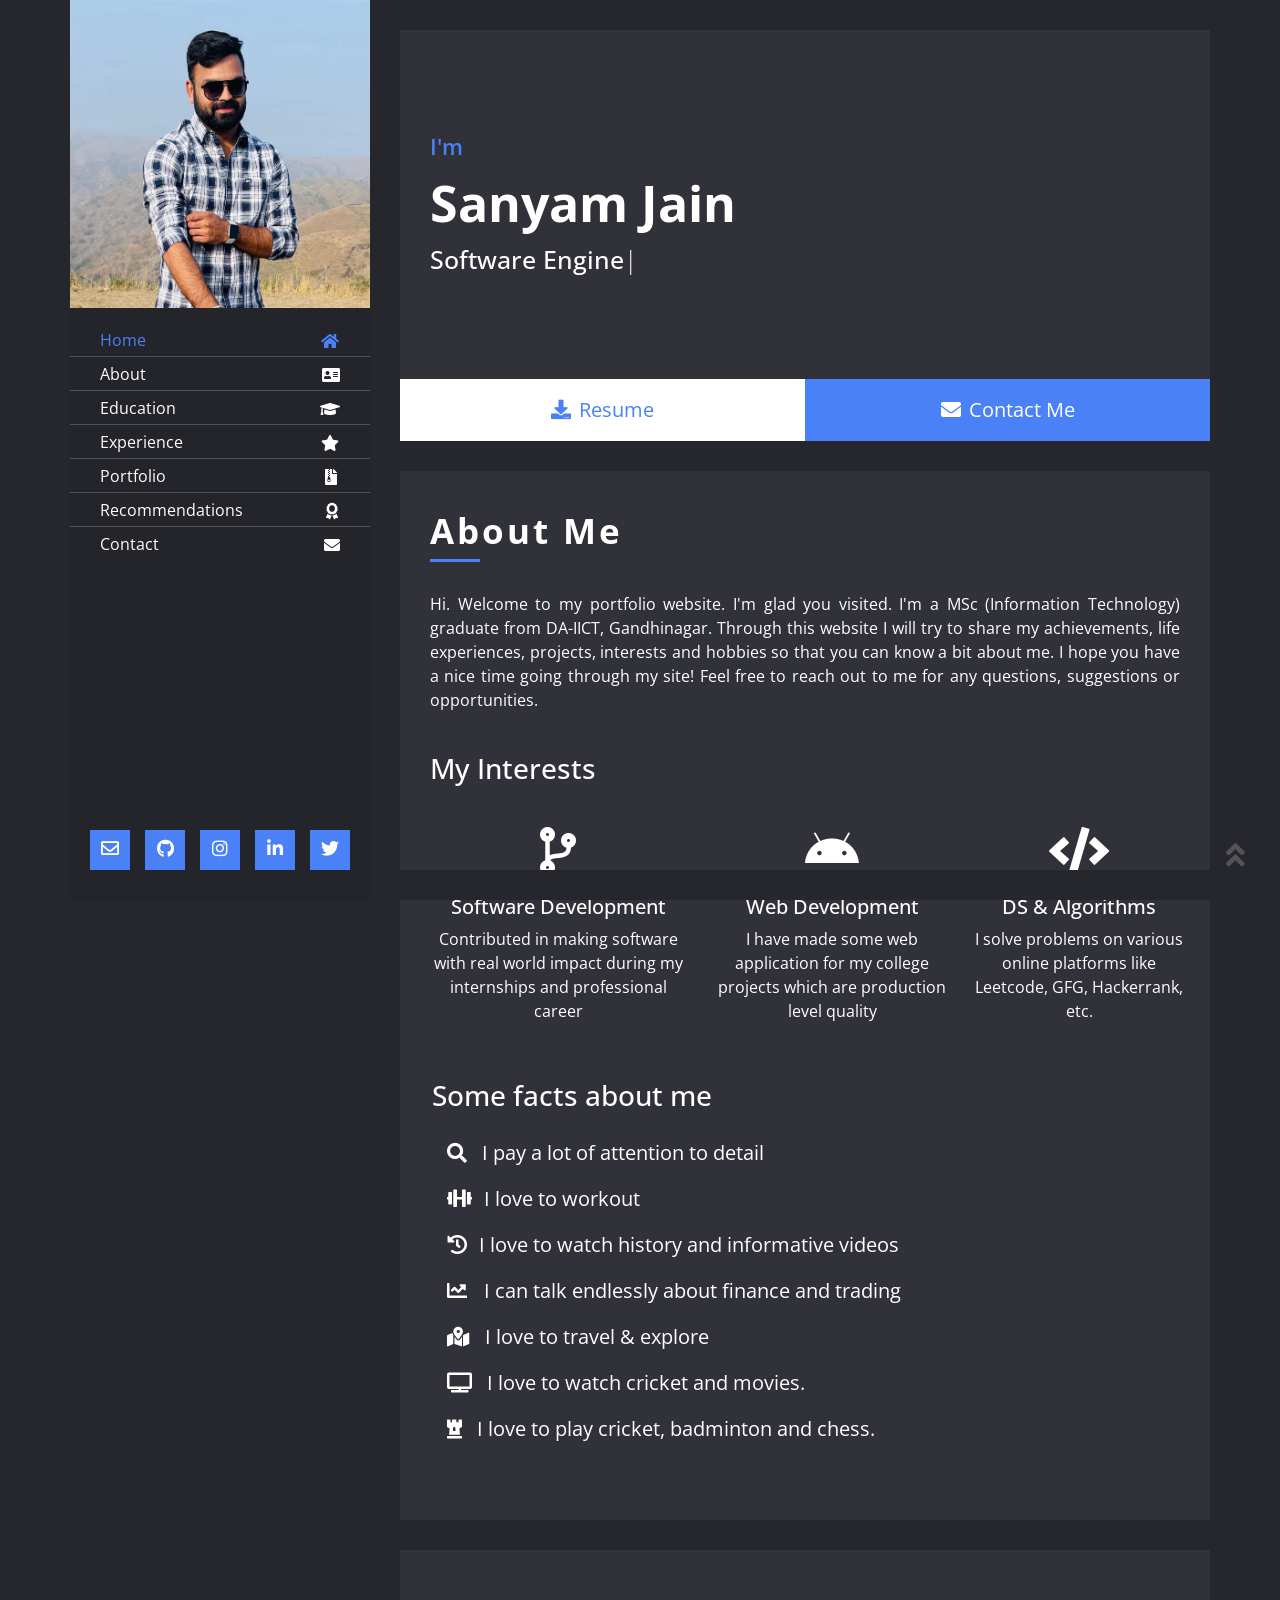
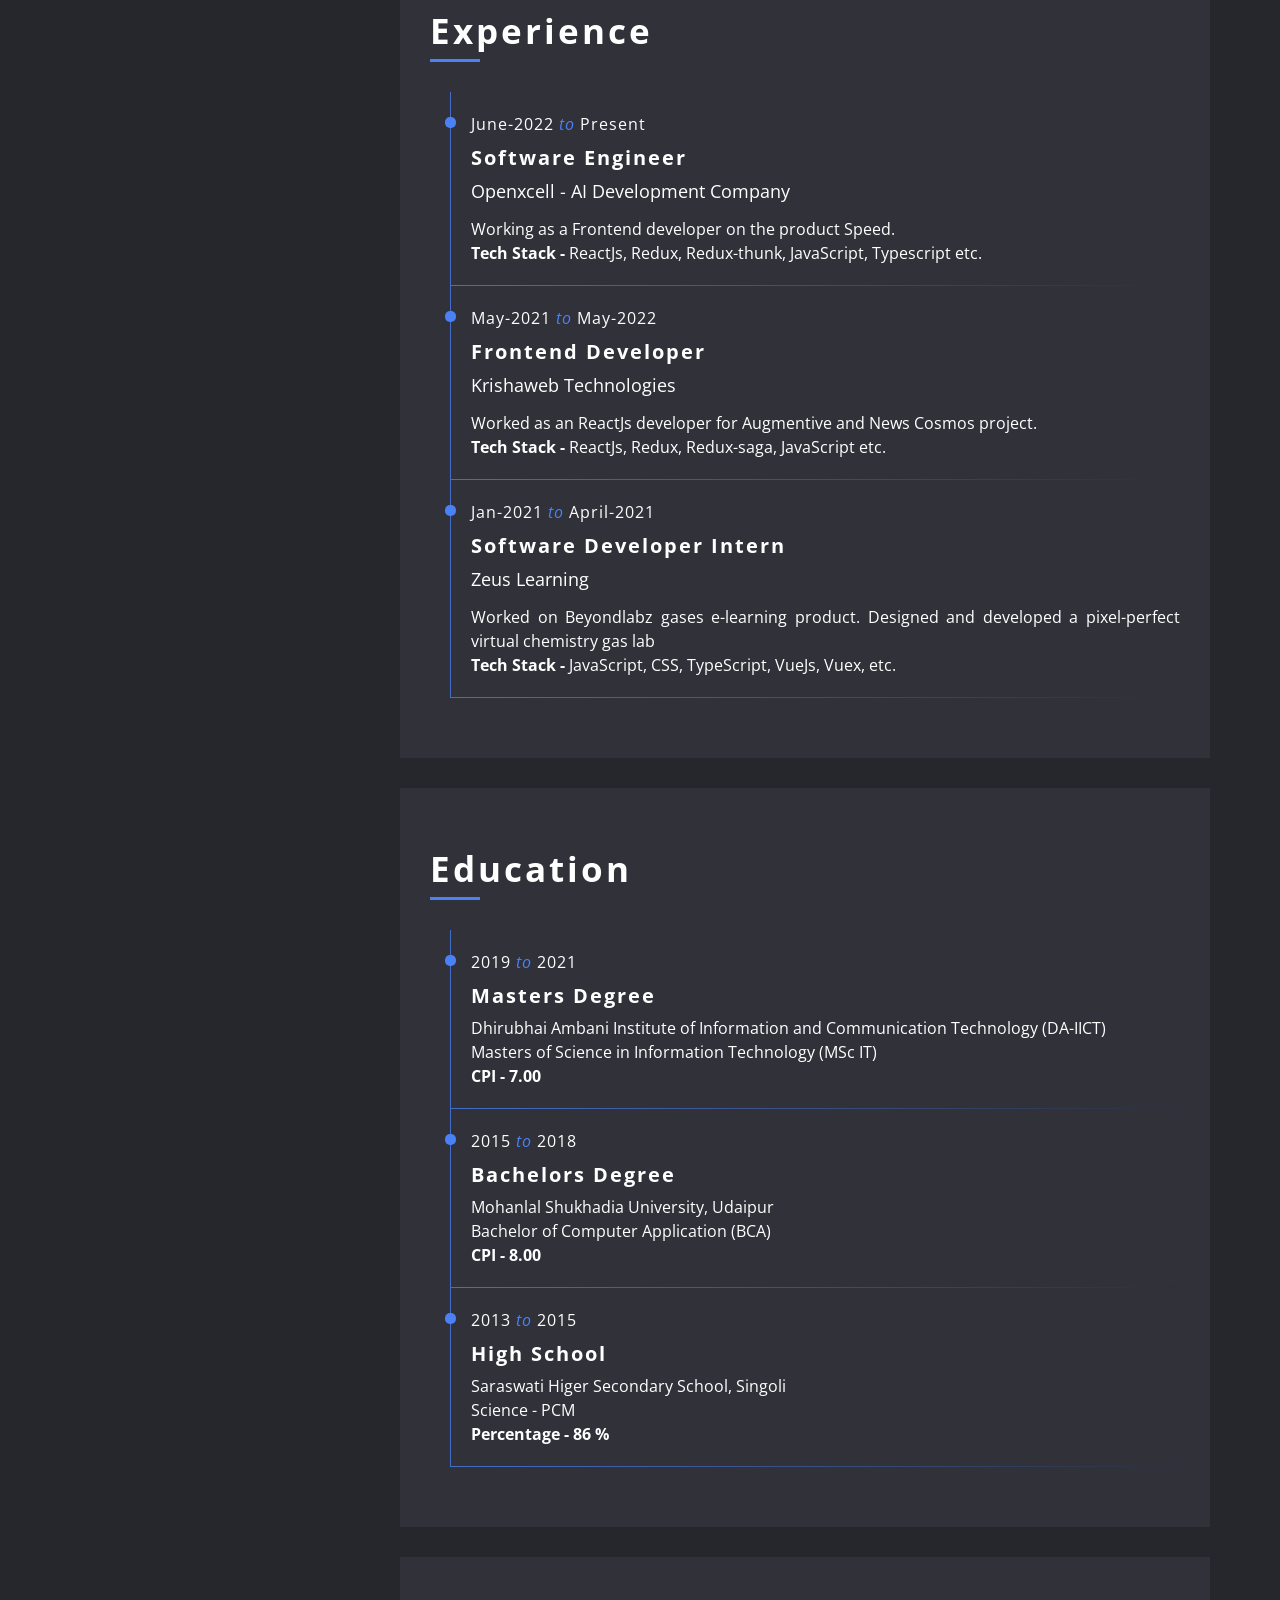
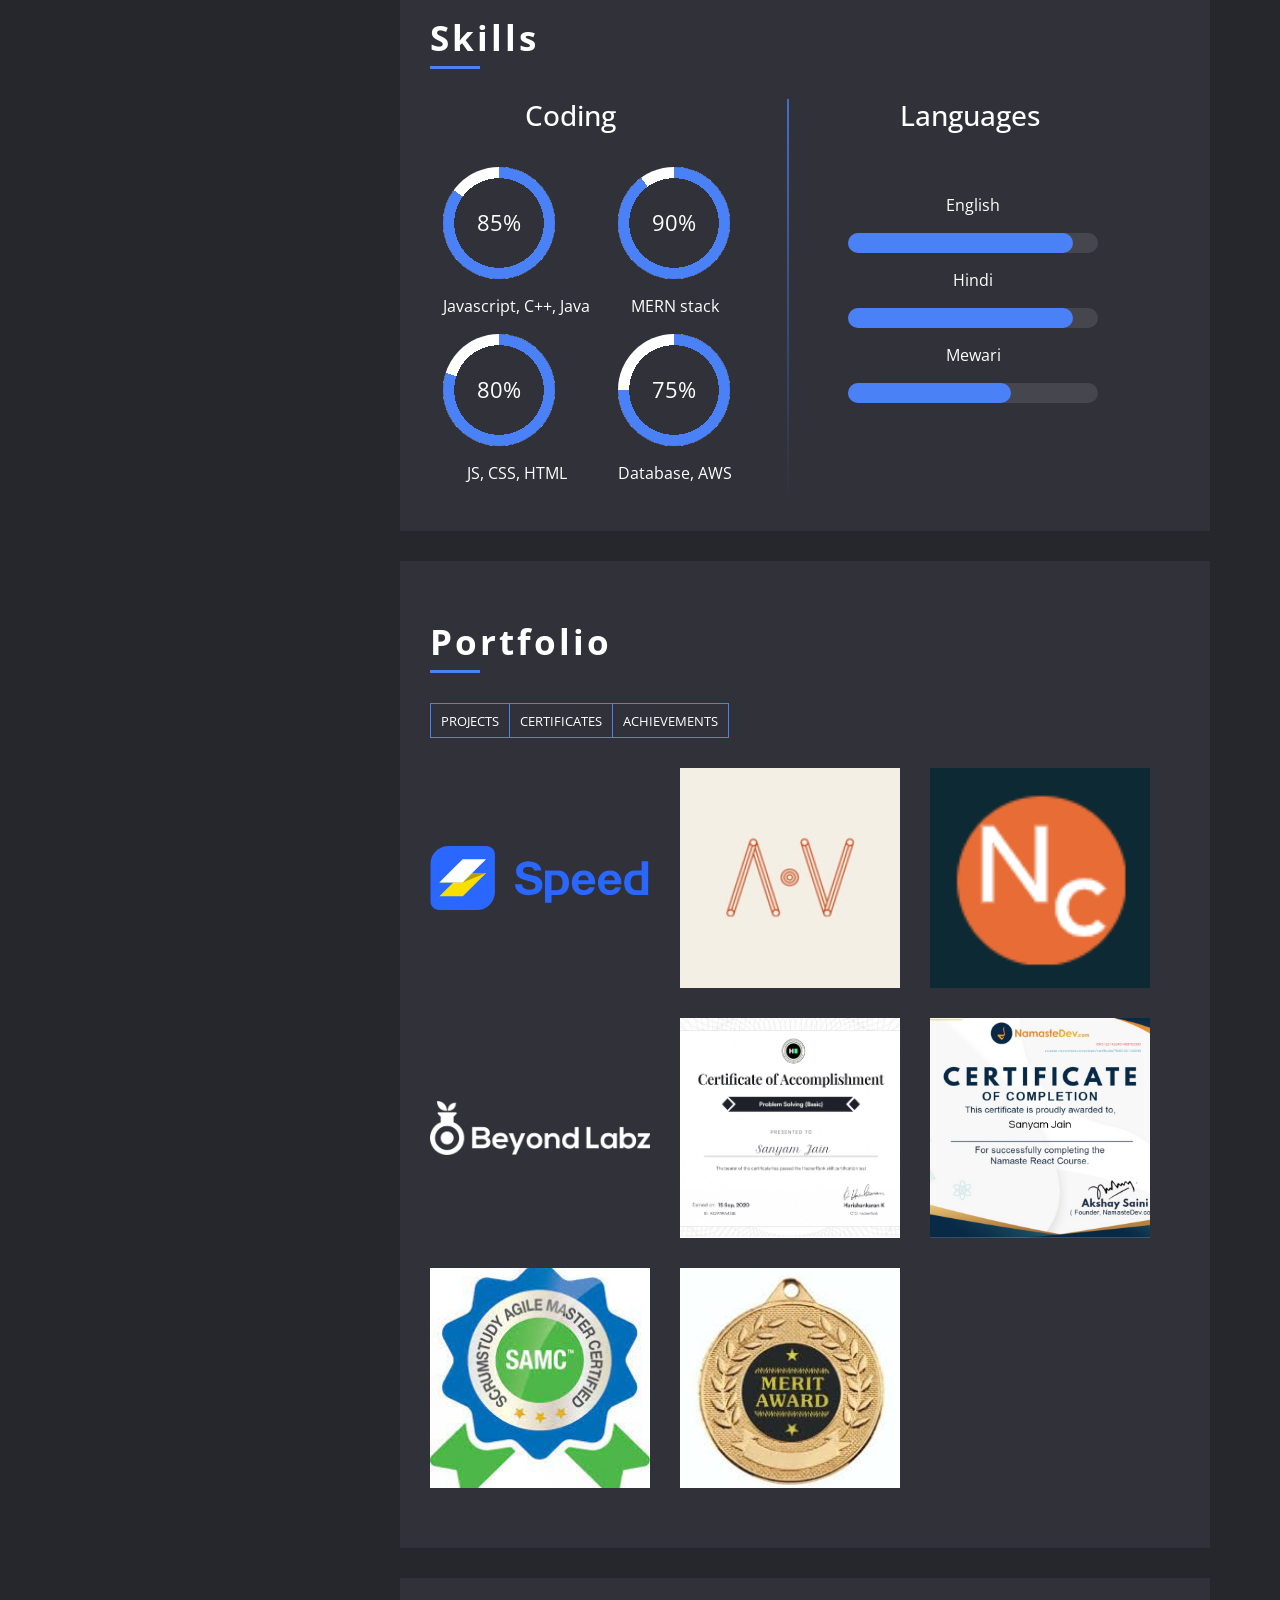
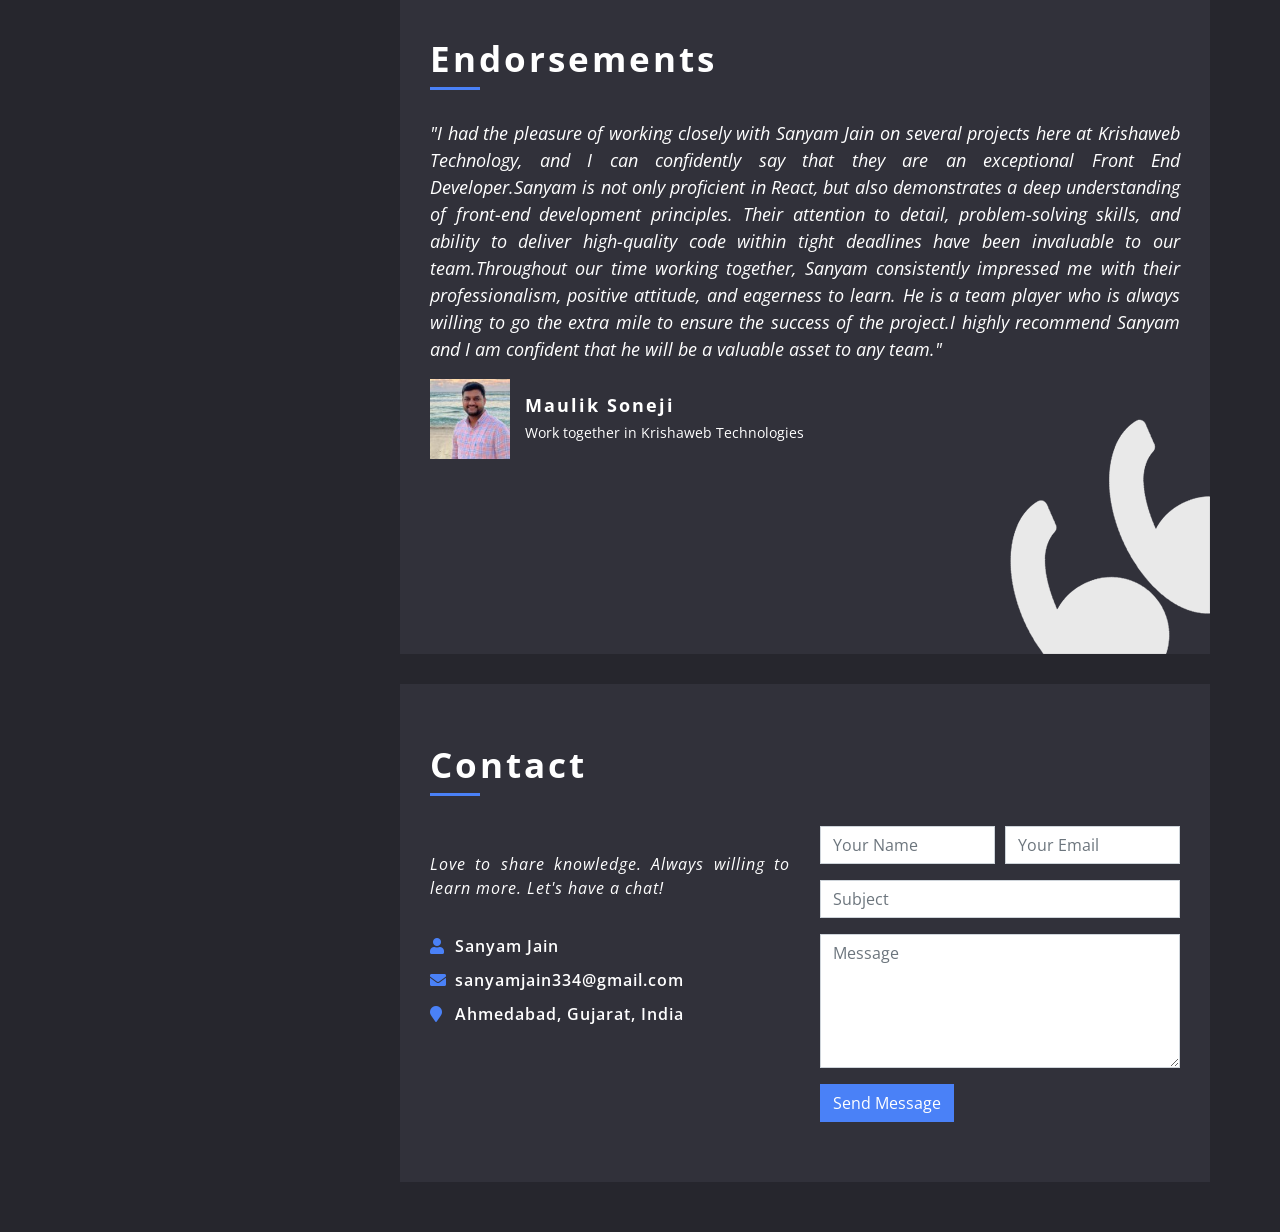
==== index.html @ 2420917d "my personal protfolio website" ====
<!DOCTYPE html>
<html lang="en">

<head>
    <meta charset="utf-8">
    <title>Sanyam Jain</title>
    <meta content="width=device-width" name="viewport">
    <html xmlns="http://www.w3.org/1999/xhtml" xmlns:fb="http://ogp.me/ns/fb#">
    <!-- Favicon -->
    <link href="img/favicon.png" rel="icon">
    <meta property="og:image" content="img/profile.jpg" />

    <link href="https://fonts.googleapis.com/css2?family=Open+Sans:300;400;600;700;800&display=swap" rel="stylesheet">

    <link href="https://stackpath.bootstrapcdn.com/bootstrap/4.4.1/css/bootstrap.min.css" rel="stylesheet">
    <link href="https://cdnjs.cloudflare.com/ajax/libs/font-awesome/5.12.0/css/all.min.css" rel="stylesheet">
    <link href="lib/slick/slick.css" rel="stylesheet">
    <link href="lib/slick/slick-theme.css" rel="stylesheet">

    <link href="css/style.css" rel="stylesheet">
</head>

<body data-spy="scroll" data-target=".navbar" data-offset="51">
    <div class="wrapper">
        <div class="sidebar">
            <div class="sidebar-header">
                <img src="img/profile.jpg" alt="Image">
            </div>
            <div class="sidebar-content">
                <nav class="navbar navbar-expand-md bg-dark navbar-dark">
                    <button type="button" class="navbar-toggler" data-toggle="collapse" data-target="#navbarCollapse">
                        <span class="navbar-toggler-icon"></span>
                    </button>
                    <div class="collapse navbar-collapse" id="navbarCollapse">
                        <ul class="nav navbar-nav">
                            <li class="nav-item">
                                <a class="nav-link" href="#header">Home<i class="fa fa-home"
                                        style="margin-right: 1px;"></i></a>
                            </li>
                            <li class="nav-item">
                                <a class="nav-link" href="#about">About<i class="fa fa-address-card"></i></a>
                            </li>
                            <li class="nav-item">
                                <a class="nav-link" href="#education">Education<i class="fa fa-graduation-cap"></i></a>
                            </li>
                            <li class="nav-item">
                                <a class="nav-link" href="#experience">Experience<i class="fa fa-star"
                                        style="margin-right: 1px;"></i></a>
                            </li>
                            <li class="nav-item">
                                <a class="nav-link" href="#portfolio">Portfolio<i class="fa fa-file-archive"
                                        style="margin-right: 3px;"></i></a>
                            </li>
                            <li class="nav-item">
                                <a class="nav-link" href="#recommendations">Recommendations<i class="fas fa-award"
                                        style="margin-right: 2px;"></i></a>
                            </li>
                            <li class="nav-item">
                                <a class="nav-link" href="#contact">Contact<i class="fa fa-envelope"></i></a>
                            </li>
                        </ul>
                    </div>
                </nav>
            </div>
            <div class="sidebar-footer">
                <a href="mailto:sanyamjain334@gmail.com"><i class="far fa-envelope"></i></a>
                <a href="https://github.com/Sanyam-Jain16" target="_blank"><i class="fab fa-github"></i></a>
                <a href="https://www.instagram.com/the.sanyam_jain" target="_blank"><i class="fab fa-instagram"></i></a>
                <a href="http://www.linkedin.com/in/dev-sanyam" target="_blank"><i class="fab fa-linkedin-in"></i></a>
                <a href="https://x.com/sanyamsjain" target="_blank"><i class="fab fa-twitter"></i></a>
            </div>
        </div>
        <div class="content">
            <!-- Header Start -->
            <div class="header" id="header">
                <div class="content-inner">
                    <p>I'm</p>
                    <h1>Sanyam Jain</h1>
                    <h2></h2>
                    <div class="typed-text">Software Engineer, Web Developer, MERN Stack Developer</div>
                </div>
            </div>
            <!-- Header End -->

            <!-- Large Button Start -->
            <div class="large-btn">
                <div class="content-inner">
                    <a class="btn" href="https://drive.google.com/file/d/1Pmd5AHP1YqBrMkX0gBopJZyZ5U7llmZp/view"
                        target="_blank"><i class="fa fa-download"></i>Resume</a>
                    <a class="btn" href="#contact"><i class="fa fa-envelope"></i>Contact Me</a>
                </div>
            </div>
            <!-- Large Button End -->

            <!-- About Start -->
            <div class="about" id="about">
                <div class="content-inner">
                    <div class="circular-profile">
                        <img src="img/profile.png" alt="Image" class="circular-img" style="width: 200px;height: 200px;">
                    </div>
                    </br>
                    <div class="content-header">
                        <h2>About Me</h2>
                    </div>
                    <div class="row align-items-center">
                        <div class="col-md-6 about-margin">
                            <p>Hi. Welcome to my portfolio website. I'm glad you visited. I'm a MSc (Information
                                Technology) graduate from DA-IICT, Gandhinagar.
                                Through this website I will try to share my achievements, life experiences, projects,
                                interests and hobbies so that you can know a bit about me.
                                I hope you have a nice time going through my site! Feel free to reach out to me for any
                                questions, suggestions or opportunities.
                            </p>
                            </br>
                            <h3>My Interests</h3>
                            </br>
                        </div>
                        <div class="interests-col">
                            <div class="srv-col interests-sub">
                                <span class="fas fa-3x fa-code-branch"></span>
                                <h5 style="margin-top: 20px;">Software Development</h5>
                                <p>Contributed in making software with real world impact during my internships and
                                    professional career</p>
                            </div>
                            <div class="srv-col interests-sub">
                                <i class="fab fa-3x fa-android"></i>
                                <h5 style="margin-top: 20px;">Web Development</h5>
                                <p>I have made some web application for my college projects which are production level
                                    quality</p>
                            </div>
                            <div class="srv-col interests-sub">
                                <i class="fa fa-3x fa-code"></i>
                                <h5 style="margin-top: 20px;">DS & Algorithms</h5>
                                <p>I solve problems on various online platforms like Leetcode, GFG, Hackerrank,
                                    etc.</p>
                            </div>
                        </div>
                        <div class="miscellaneous">
                            </br>
                            <h3 style="margin-bottom: 25px; text-align: left;">Some facts about me</h3>
                            <div class="miscellaneous-item">
                                <div>
                                    <i class="fas fa-search" style="margin-right:15px;"></i>
                                </div>
                                <div>
                                    <p>I pay a lot of attention to detail</p>
                                </div>
                            </div>
                            <div class="miscellaneous-item">
                                <div>
                                    <i class="fas fa-dumbbell" style="margin-right:12px;"></i>
                                </div>
                                <div>
                                    <p>I love to workout</p>
                                </div>
                            </div>
                            <div class="miscellaneous-item">
                                <div>
                                    <i class="fas fa-history" style="margin-right:12px;"></i>
                                </div>
                                <div>
                                    <p>I love to watch history and informative videos</p>
                                </div>
                            </div>
                            <div class="miscellaneous-item">
                                <div>
                                    <i class="fas fa-chart-line" style="margin-right:17px;"></i>
                                </div>
                                <div>
                                    <p>I can talk endlessly about finance and trading</p>
                                </div>
                            </div>
                            <div class="miscellaneous-item">
                                <div>
                                    <i class="fas fa-map-marked-alt" style="margin-right:15px;"></i>
                                </div>
                                <div>
                                    <p>I love to travel & explore</p>
                                </div>
                            </div>
                            <div class="miscellaneous-item">
                                <div>
                                    <i class="fas fa-tv" style="margin-right:15px;"></i>
                                </div>
                                <div>
                                    <p>I love to watch cricket and movies.</p>
                                </div>
                            </div>
                            <div class="miscellaneous-item">
                                <div>
                                    <i class="fas fa-chess-rook" style="margin-right:15px;"></i>
                                </div>
                                <div>
                                    <p>I love to play cricket, badminton and chess.</p>
                                </div>
                            </div>
                            <!-- <div class="miscellaneous-item">
                                <div>
                                    <i class="fas fa-hamburger" style="margin-right:17px;"></i>
                                </div>
                                <div>
                                    <p>I do food blogging sometimes <a href="https://www.instagram.com/decoding_food/"
                                            target="_blank">@decoding_food</a></p>
                                </div>
                            </div> -->
                        </div>
                    </div>
                </div>
            </div>
            <!-- About End -->

            <!-- Experience Start -->
            <div class="education" id="experience">
                <div class="content-inner">
                    <div class="content-header">
                        <h2>Experience</h2>
                    </div>
                    <div class="align-items-center">
                        <div>
                            <div class="edu-col border-btm">
                                <span>June-2022 <i>to </i> Present</span>
                                <h3>Software Engineer</h3>
                                <p class="company-name"><a href="https://www.openxcell.com/" target="_blank"> Openxcell
                                        - AI Development Company</a>
                                </p>
                                <p>Working as a Frontend developer on the product <a href="https://www.tryspeed.com/"
                                        target="_blank">Speed</a>.</p>
                                <p><strong>Tech Stack - </strong>ReactJs, Redux, Redux-thunk, JavaScript, Typescript
                                    etc.
                                </p>
                            </div>
                        </div>
                        <div>
                            <div class="edu-col border-btm">
                                <span>May-2021 <i>to </i> May-2022</span>
                                <h3>Frontend Developer</h3>
                                <p class="company-name"><a href="https://www.krishaweb.com/" target="_blank">Krishaweb
                                        Technologies</a></p>
                                <p>Worked as an ReactJs developer for <a href="https://www.augmentiv.io/"
                                        target="_blank">Augmentive </a> and <a href="https://newscosmos.com/"
                                        target="_blank"> News Cosmos </a> project.</p>
                                <p><strong>Tech Stack - </strong>ReactJs, Redux, Redux-saga, JavaScript etc.</p>
                            </div>
                        </div>
                        <div>
                            <div class="edu-col border-btm">
                                <span>Jan-2021 <i>to </i> April-2021</span>
                                <h3>Software Developer Intern</h3>
                                <p class="company-name"><a href="https://www.zeuslearning.com/" target="_blank">
                                        Zeus Learning</a></p>
                                <p>Worked on <a href="https://www.beyondlabz.com/" target="_blank"> Beyondlabz
                                        gases</a> e-learning product. Designed and developed a pixel-perfect
                                    virtual chemistry gas lab</p>
                                <p><strong>Tech Stack - </strong>JavaScript, CSS, TypeScript, VueJs, Vuex, etc.</p>
                            </div>
                        </div>
                        <!-- <div>
                            <div class="edu-col border-btm">
                                <span>July-2020 <i>to </i> August-2020</span>
                                <h3>Software Developer Intern</h3>
                                <p class="company-name">Monocept</p>
                                <p>Implemented new feature requests and fifixed the issues in SQL Diagnostic Manager
                                    version 8.9.2 software by Idera,
                                    Inc. Coded new UI features and metrics in the system.</p>
                                <p><strong>Tech Stack - </strong>C++, JavaScript, CSS, HTML</p>
                            </div>
                        </div> -->
                    </div>
                </div>
            </div>
            <!-- Experience End -->

            <!-- Education Start -->
            <div class="education" id="education">
                <div class="content-inner">
                    <div class="content-header">
                        <h2>Education</h2>
                    </div>
                    <div class="align-items-center">
                        <div>
                            <div class="edu-col border-btm">
                                <span>2019 <i>to </i> 2021</span>
                                <h3>Masters Degree</h3>
                                <p><a href="https://www.daiict.ac.in/" target="_blank">Dhirubhai Ambani Institute of
                                        Information and Communication Technology (DA-IICT)</a></p>
                                <p>Masters of Science in Information Technology (MSc IT)</p>
                                <p><strong>CPI - 7.00</strong></p>
                            </div>
                        </div>
                        <div>
                            <div class="edu-col border-btm">
                                <span>2015 <i>to </i>2018</span>
                                <h3>Bachelors Degree</h3>
                                <p><a href="https://mlsu.ac.in/" target="_blank">Mohanlal Shukhadia University,
                                        Udaipur</a></p>
                                <p>Bachelor of Computer Application (BCA)</p>
                                <p><strong>CPI - 8.00</strong></p>
                            </div>
                        </div>
                        <div>
                            <div class="edu-col border-btm">
                                <span>2013 <i>to </i>2015</span>
                                <h3>High School</h3>
                                <p>Saraswati Higer Secondary School, Singoli</p>
                                <p>Science - PCM</p>
                                <p><strong>Percentage - 86 %</strong></p>
                            </div>
                        </div>
                    </div>
                </div>
            </div>
            <!-- Education End -->

            <!-- Service Start -->
            <div class="service" id="service">
                <div class="content-header">
                    <h2>Skills</h2>
                </div>
                <div class="content-inner skill-arrangement">
                    <div style="max-width: 350px; min-width: 310px;">
                        <h3 style="margin-left: 95px; margin-bottom: 20px;">Coding</h3>
                        <div class="row">
                            <div class="skills">
                                <div role="progressbar" aria-valuenow="85" aria-valuemin="0" aria-valuemax="100"
                                    style="--value:85"></div>
                                <div class="skill-name">
                                    <p>Javascript, C++, Java</p>
                                </div>
                                <div role="progressbar" aria-valuenow="80" aria-valuemin="0" aria-valuemax="100"
                                    style="--value:80"></div>
                                <div class="skill-name">
                                    <p>JS, CSS, HTML</p>
                                </div>
                            </div>
                            <div class="skills">
                                <div role="progressbar" aria-valuenow="90" aria-valuemin="0" aria-valuemax="100"
                                    style="--value:90"></div>
                                <div class="skill-name">
                                    <p>MERN stack</p>
                                </div>
                                <div role="progressbar" aria-valuenow="75" aria-valuemin="0" aria-valuemax="100"
                                    style="--value:75"></div>
                                <div class="skill-name">
                                    <p>Database, AWS</p>
                                </div>

                            </div>
                        </div>
                    </div>
                    <div class="vertical-border"></div>
                    <div class="row language-margin" style="max-width: 50%; min-width: 310px; max-height: 340px;">
                        <h3 style="margin-left: 80px; margin-bottom: -5px;">Languages</h3>
                        <div>
                            <div class="skills">
                                <div class="skill-name">
                                    <p>English</p>
                                </div>
                                <div class="progress-lang">
                                    <div class="progress-value" style="--value:90%"></div>
                                </div>
                                <div class="skill-name">
                                    <p>Hindi</p>
                                </div>
                                <div class="progress-lang">
                                    <div class="progress-value" style="--value:90%"></div>
                                </div>
                                <div class="skill-name">
                                    <p>Mewari</p>
                                </div>
                                <div class="progress-lang">
                                    <div class="progress-value" style="--value:65%"></div>
                                </div>
                                <!-- <div class="skill-name">
                                    <p>Sindhi</p>
                                </div>
                                <div class="progress-lang">
                                    <div class="progress-value" style="--value:80%"></div>
                                </div> -->
                            </div>
                        </div>
                    </div>
                </div>
            </div>
            <!-- Service End -->

            <!-- Portfolio Start -->
            <div class="portfolio" id="portfolio">
                <div class="content-inner">
                    <div class="content-header">
                        <h2>Portfolio</h2>
                    </div>
                    <div class="row">
                        <div class="col-lg-12">
                            <ul id="portfolio-flters">
                                <li data-filter=".projects">Projects</li>
                                <li data-filter=".certificates">Certificates</li>
                                <li data-filter=".achievements">Achievements</li>
                            </ul>
                        </div>
                    </div>
                    <div class="row portfolio-container">
                        <!-- Project Start -->
                        <div class="col-lg-4 col-md-6 portfolio-item projects">
                            <div class="portfolio-wrap">
                                <figure>
                                    <img src="img/speed-img.svg" style="object-fit: contain;" class="img-fluid" alt="">
                                    <a href="https://tryspeed.com" target="_blank" class="link-details"
                                        title="More Details"><i class="fab fa-github"></i></a>
                                    <a class="portfolio-title">Bitcoin Payment <span>Web Application</span></a>
                                </figure>
                            </div>
                        </div>

                        <div class="col-lg-4 col-md-6 portfolio-item projects">
                            <div class="portfolio-wrap">
                                <figure>
                                    <img src="img/augmentiv_logo.jpg" class="img-fluid" alt="">
                                    <a href="https://augmentiv.io" target="_blank" class="link-details"
                                        title="More Details"><i class="fab fa-github"></i></a>
                                    <a class="portfolio-title">Augmentive <span>E-learning</span></a>
                                </figure>
                            </div>
                        </div>

                        <div class="col-lg-4 col-md-6 portfolio-item projects">
                            <div class="portfolio-wrap">
                                <figure>
                                    <img src="img/news-cosmos-logo.png" class="img-fluid" alt="">
                                    <a href="https://newscosmos.com" target="_blank" class="link-details"
                                        title="More Details"><i class="fab fa-github"></i></a>
                                    <a class="portfolio-title">News Cosmos <span>Blog Post</span></a>
                                </figure>
                            </div>
                        </div>
                        <div class="col-lg-4 col-md-6 portfolio-item projects">
                            <div class="portfolio-wrap">
                                <figure>
                                    <img src="img/beyondLabz_logo.png" style="object-fit: contain;" class="img-fluid"
                                        alt="">
                                    <a href="https://www.beyondlabz.com/" target="_blank" class="link-details"
                                        title="More Details"><i class="fab fa-github"></i></a>
                                    <a class="portfolio-title">Chemistry Gas Lab<span>E-learning</span></a>
                                </figure>
                            </div>
                        </div>
                        <!-- Project End -->

                        <!-- Certificate Start -->
                        <div class="col-lg-4 col-md-6 portfolio-item certificates">
                            <div class="portfolio-wrap">
                                <figure>
                                    <img src="img/hackerrank_problem_solving_certificate.jpg" class="img-fluid" alt="">
                                    <a href="https://www.hackerrank.com/certificates/a329749a43b5" target="_blank"
                                        class="link-details" title="More Details"><i class="fa fa-link"></i></a>
                                    <a class="portfolio-title">Hackerrank<span>Problem solving</span></a>
                                </figure>
                            </div>
                        </div>

                        <div class="col-lg-4 col-md-6 portfolio-item certificates">
                            <div class="portfolio-wrap">
                                <figure>
                                    <img src="img/namaste-react.jpg" class="img-fluid" alt="">
                                    <a href="#" class="link-details" title="More Details"><i class="fa fa-link"></i></a>
                                    <a class="portfolio-title">Namste React <span>Course</span></a>
                                </figure>
                            </div>
                        </div>

                        <div class="col-lg-4 col-md-6 portfolio-item certificates">
                            <div class="portfolio-wrap">
                                <figure>
                                    <img src="img/samc.jpg" class="img-fluid" alt="">
                                    <a href="#" class="link-details" title="More Details"><i
                                            class="fab fa-github"></i></a>
                                    <a class="portfolio-title">Scrumstudy Agile Master Certified <span>(SAMC)</span></a>
                                </figure>
                            </div>
                        </div>
                        <!-- Certificate End -->

                        <div class="col-lg-4 col-md-6 portfolio-item achievements">
                            <div class="portfolio-wrap">
                                <figure>
                                    <img src="img/merit.jpg" class="img-fluid" alt="">
                                    <a class="portfolio-title" href="#">Chief Minister Meritorious Award <span>Got this
                                            award for getting above 85% in higher secondary school</span></a>
                                </figure>
                            </div>
                        </div>
                    </div>
                </div>
            </div>
            <!-- Portfolio End -->

            <!-- Review Start -->
            <div class="review" id="recommendations">
                <div class="content-inner">
                    <div class="content-header">
                        <h2>Endorsements</h2>
                    </div>
                    <div class="row align-items-center review-slider">
                        <div class="col-md-12">
                            <div class="review-slider-item">
                                <div class="review-text">
                                    <p>
                                        "I had the pleasure of working closely with Sanyam Jain on several projects here
                                        at Krishaweb Technology, and I can
                                        confidently say that they are an exceptional Front End Developer.Sanyam is not
                                        only proficient in React, but also
                                        demonstrates a deep understanding of front-end development principles. Their
                                        attention to detail, problem-solving
                                        skills, and ability to deliver high-quality code within tight deadlines have
                                        been invaluable to our team.Throughout our
                                        time working together, Sanyam consistently impressed me with their
                                        professionalism, positive attitude, and eagerness to
                                        learn. He is a team player who is always willing to go the extra mile to ensure
                                        the success of the project.I highly
                                        recommend Sanyam and I am confident that he will be a valuable asset to any
                                        team."
                                    </p>
                                </div>
                                <div class="review-img">
                                    <img src="img/review-1.jpg" alt="Image">
                                    <div class="review-name">
                                        <h3>Maulik Soneji</h3>
                                        <p>Work together in Krishaweb Technologies</p>
                                    </div>
                                </div>
                            </div>
                        </div>
                        <div class="col-md-12">
                            <div class="review-slider-item">
                                <div class="review-text">
                                    <p>
                                        "During our time working together at Openxcell Technolabs, I had the pleasure of
                                        collaborating closely with Sanyam on a
                                        blockchain fintech product.

                                        As a fellow team member, I can confidently attest to their exceptional skills as
                                        a React Sanyam possesses a strong
                                        command of React and demonstrates a deep understanding of front-end development
                                        principles.

                                        Their attention to detail, coupled with their problem-solving skills, has been
                                        instrumental in delivering high-quality
                                        code within tight deadlines.

                                        What sets Sanyam apart is not only their technical expertise but also their
                                        professionalism, positive attitude, and
                                        eagerness to learn. They consistently impressed me with their ability to tackle
                                        complex problems and their willingness
                                        to go above and beyond to ensure the success of our projects.

                                        Sanyam is a valuable team player who not only delivers results but also fosters
                                        a collaborative and supportive work
                                        environment. Their dedication and commitment to excellence make them an asset to
                                        any development team.

                                        I highly recommend Sanyam for their exceptional skills and work ethic. I am
                                        confident that they will continue to excel
                                        and make significant contributions to any team they join."
                                    </p>
                                </div>
                                <div class="review-img">
                                    <img src="img/review-2.jpg" alt="Image">
                                    <div class="review-name">
                                        <h3>Mitanshu Patel</h3>
                                        <p>Work together in Openxcell</p>
                                    </div>
                                </div>
                            </div>
                        </div>
                        <div class="col-md-12">
                            <div class="review-slider-item">
                                <div class="review-text">
                                    <p>
                                        "Sanyam has very good knowledge for front end development especially in React
                                        Js. He is a nice person to work with as he
                                        is always supportive and ready to solve problems faced by the team.
                                        "
                                    </p>
                                </div>
                                <div class="review-img">
                                    <img src="img/review-3.jpg" alt="Image">
                                    <div class="review-name">
                                        <h3>Darshan Pandya</h3>
                                        <p>Work together in Openxcell</p>
                                    </div>
                                </div>
                            </div>
                        </div>
                    </div>
                </div>
            </div>
            <!-- Review End -->

            <!-- Contact Start -->
            <div class="contact" id="contact">
                <div class="content-inner">
                    <div class="content-header">
                        <h2>Contact</h2>
                    </div>
                    <div class="row align-items-center">
                        <div class="col-md-6">
                            <div class="contact-info">
                                <p style="font-style:oblique; font-weight:400">Love to share knowledge. Always willing
                                    to learn more. Let's have a chat!</p><br>
                                <p><i class="fa fa-user"></i>Sanyam Jain</p>
                                <p><i class="fa fa-envelope"></i><a
                                        href="mailto:sanyamjain334@gmail.com">sanyamjain334@gmail.com</a></p>
                                <p><i class="fa fa-map-marker"></i>Ahmedabad, Gujarat, India</p>
                            </div>
                        </div>
                        <div class="social-mobile">
                            <a href="mailto:sanyamjain334@gmail.com"><i class="far fa-envelope"></i></a>
                            <a href="https://github.com/Sanyam-Jain16" target="_blank"><i class="fab fa-github"></i></a>
                            <a href="https://www.instagram.com/the.sanyam_jain" target="_blank"><i
                                    class="fab fa-instagram"></i></a>
                            <a href="http://www.linkedin.com/in/dev-sanyam" target="_blank"><i
                                    class="fab fa-linkedin-in"></i></a>
                        </div>
                        <div class="col-md-6">
                            <div class="form">
                                <form action="https://formspree.io/f/xjkynzpr" method="POST">
                                    <div class="form-row">
                                        <div class="form-group col-md-6">
                                            <input type="text" name="name" class="form-control"
                                                placeholder="Your Name" />
                                        </div>
                                        <div class="form-group col-md-6">
                                            <input type="email" name="email" class="form-control"
                                                placeholder="Your Email" />
                                        </div>
                                    </div>
                                    <div class="form-group">
                                        <input type="text" name="subject" class="form-control" placeholder="Subject" />
                                    </div>
                                    <div class="form-group">
                                        <textarea class="form-control" name="message" rows="5"
                                            placeholder="Message"></textarea>
                                    </div>
                                    <div><button class="btn" type="submit">Send Message</button></div>
                                </form>
                            </div>
                        </div>
                    </div>
                </div>
            </div>
            <!-- Contact End -->
            <div style="display:flex; flex-direction: row-reverse;margin-top: 20px;">
                <!-- <a href="https://www.freecounterstat.com" title="counter for website"><img
                        src="https://counter2.optistats.ovh/private/freecounterstat.php?c=md6aeluc1c7yl6qrkkecfxy6ubjyz3lr"
                        border="0" title="counter for website" alt="counter for website"></a>
                <p style="font-size: 25px;color:#fff; margin-right: 10px; margin-top: -6px; font-weight: 500;">
                    Total visits - </p> -->
            </div>
        </div>
    </div>

    <!-- Back to Top -->
    <a href="#" class="back-to-top"><i class="fa fa-angle-double-up"></i></a>

    <!-- JavaScript Libraries -->
    <script src="https://code.jquery.com/jquery-3.4.1.min.js"></script>
    <script src="https://stackpath.bootstrapcdn.com/bootstrap/4.4.1/js/bootstrap.bundle.min.js"></script>
    <script src="lib/easing/easing.min.js"></script>
    <script src="lib/slick/slick.min.js"></script>
    <script src="lib/typed/typed.min.js"></script>
    <script src="lib/waypoints/waypoints.min.js"></script>
    <script src="lib/isotope/isotope.pkgd.min.js"></script>
    <script src="js/main.js"></script>
</body>

</html>
---- css/style.css ----
/**********************************/
/********** General CSS ***********/
/**********************************/
body {
    color: #ffffff;
    text-align: justify;
    background: #26262d;
    min-width: 437px;
    font-family: 'Open Sans', -apple-system, BlinkMacSystemFont, 'Segoe UI', Roboto, Oxygen, Ubuntu, Cantarell, 'Open Sans', 'Helvetica Neue', sans-serif;
}

@media (max-width: 400px) {
    body{
        text-align: left;
    }
}

a {
    color: #ffffff;
    transition: all .3s;
}

a:hover,
a:active,
a:focus {
    color: #4a81f7;
    outline: none;
    text-decoration: none;
}

.btn:focus {
    box-shadow: none;
}


/**********************************/
/****** Layout with Sidebar *******/
/**********************************/
.wrapper {
    position: relative;
    margin: 0 auto;
    width: 100%;
    max-width: 1140px;
}

.wrapper .sidebar {
    position: fixed;
    top:0;
    z-index: 1;
    width: 100%;
    float: left;
    background: #24242b;
}

.wrapper .content {
    position: relative;
    width: 100%;
    padding: 15px;
    float: left;    
    background: #26262d;
}

.wrapper .sidebar-header,
.wrapper .sidebar-footer {
    display: none;
}

.navbar {
    padding: 15px;
    background: #24242b !important;
}

.navbar-expand-md .navbar-nav .nav-item {
    width: 100%;
    border-top: 1px solid rgba(255, 255, 255, .2);
}

.navbar-expand-md .navbar-nav .nav-item:first-child{
    border-top: none;
}

.navbar-expand-md .navbar-nav .nav-link {
    color: #ffffff;
    padding: 5px 15px 7px 15px;
    transition: all .3s;
}

.navbar-expand-md .navbar-nav .nav-link i {
    color: #ffffff;
    float: right;
    padding-top: 5px;
    transition: all .3s;
}

.navbar-expand-md .navbar-nav .nav-link:hover,
.navbar-expand-md .navbar-nav .nav-link.active {
    color: #4a81f7;
}

.navbar-expand-md .navbar-nav .nav-link:hover i,
.navbar-expand-md .navbar-nav .nav-link.active i{
    color: #4a81f7;
}


.wrapper .content {
    -webkit-transition: margin 200ms ease-out;
    -moz-transition: margin 200ms ease-out;
    -o-transition: margin 200ms ease-out;
    transition: margin 200ms ease-out;
}

@media (max-width: 768px) {
    .header {
        margin-top: 60px;
    }
}

.social-mobile
{   
    display: none;
    width: 100%;
    margin: auto;
    padding: 15px;
    font-size: 30px;
    text-align: center;
    background: #31313a;
}
@media (max-width:768px)
{
    .social-mobile
    {
        display: block;
    }
    .social-mobile a {
        display: inline-block;
        width: 40px;
        height: 40px;
        padding: 5px 0;
        margin: 0 15px 15px 0;
        text-align: center;
        font-size: 18px;
        color: #ffffff;
        background: #4a81f7;
    }
    
    .social-mobile a:last-child {
        margin-right: 0;
    }

    .contact .contact-info {
        margin-bottom: 20px;
    }
    
    .social-mobile a:active {
        color: #4a81f7;
        background: #31313a;
    }
}

@media (min-width: 768px) {
    .wrapper .content {
        padding: 30px 0px 30px 30px;
    }
    .contact .contact-info {
        margin-bottom: 100px;
    }
    
    .wrapper .content::before,
    .wrapper .content::after {
        position: fixed;
        content: "";
        width: 100%;
        height: 30px;
        background: #26262d;
        z-index: 1;
    }
    
    .wrapper .content::before {
        top: 0;
    }
    
    .wrapper .content::after {
        bottom: 0;
    }
    
    .wrapper .sidebar {
        position: fixed;
        width: 300px;
        height: 100%;
        margin-left: -250px;
        float: left;
        overflow: auto;
        scrollbar-width: thin;
        scrollbar-color: gray;
        z-index: 2;
    }

    .wrapper .sidebar:hover {
        margin-left: 0px;
    }
    
    .wrapper .content {
        position: relative;
        width: calc(100% - 50px);
        margin-left: 50px;
        float: right;
    }
    
    .wrapper .sidebar:hover  .sidebar-header {
        position: relative;
        display: block;
        width: 100%;
    }

    .wrapper .sidebar .sidebar-header img {
        width: 100%;
        height: auto;
    }
    
    .navbar-brand {
        display: none;
    }
    
    .navbar {
        padding: 15px 0;
        flex-direction: column;
    }
    
    .wrapper .sidebar:hover .navbar-expand-md .navbar-nav .nav-link {
        padding: 5px 30px 4px 30px;
    }
    
    .wrapper .sidebar::-webkit-scrollbar {
        width: 7px;
    }

    .wrapper .sidebar::-webkit-scrollbar-track {
        -webkit-box-shadow: inset 0 0 6px rgba(0,0,0,0.1);
    }

    .wrapper .sidebar::-webkit-scrollbar-thumb {
        background-color: darkgrey;
        outline: 1px solid slategrey;
        border-radius: 7px
    }
    
    .navbar-brand {
        display: none;
    }
    
    .sidebar .sidebar-footer {
        width: 300px;
        position: fixed;
        bottom: 0;
        padding: 15px;
        font-size: 0;
        text-align: center;
        background: #24242b;
    }
    
    .sidebar .sidebar-footer a {
        display: inline-block;
        width: 40px;
        height: 40px;
        padding: 5px 0;
        margin: 0 15px 15px 0;
        text-align: center;
        font-size: 18px;
        color: #ffffff;
        background: #4a81f7;
    }
    
    .sidebar .sidebar-footer a:last-child {
        margin-right: 0;
    }
    
    .sidebar .sidebar-footer a:hover {
        color: #4a81f7;
        background: #31313a;
    }
    
    .sidebar:hover .sidebar-footer {
        display: block;
    }
}

@media screen and (max-height: 570px) and (min-width: 992px)
{
    .wrapper .sidebar {
        margin: 0;
        height: 85%;
    }
}

@media (min-width: 992px) {
    .wrapper .sidebar {
        margin: 0;
    }

    .wrapper .content {
        width: calc(100% - 300px);
        margin-left: 300px;
    }

    .sidebar .sidebar-header {
        position: relative;
        display: block;
        width: 100%;
    }
    
    .navbar-expand-md .navbar-nav .nav-link {
        padding: 5px 30px 4px 30px;
    }
    
    .sidebar .sidebar-footer {
        display: block;
        margin: 0;
    }
}

@media (max-width: 1140px) {
    .wrapper .content {
        padding: 30px;
    }
}

@media (max-width: 576px) {
    .wrapper .content {
        padding: 15px;
    }
}


/**********************************/
/******** Back to Top CSS *********/
/**********************************/
.back-to-top {
    position: fixed;
    display: none;
    width: 30px;
    height: 30px;
    text-align: center;
    line-height: 1;
    font-size: 30px;
    right: 30px;
    bottom: 30px;
    transition: background 0.5s;
    z-index: 11;
}

.back-to-top i {
    color: #ffffff;
}

.back-to-top i:hover {
    color: #4a81f7;
}

.back-to-top {
    -webkit-animation: action 1s infinite  alternate;
    animation: action 1s infinite  alternate;
}

@-webkit-keyframes action {
    0% { transform: translateY(0); }
    100% { transform: translateY(-15px); }
}

@keyframes action {
    0% { transform: translateY(0); }
    100% { transform: translateY(-15px); }
}


/**********************************/
/*********** Header CSS ***********/
/**********************************/
.header {
    position: relative;
    background: #31313a;
    min-width: 300px;
}

.header .content-inner {
    padding: 100px 30px;
    background-size: contain;
}

.header p {
    color: #4a81f7;
    font-size: 22px;
    font-weight: 600;
    margin-bottom: 10px;
}

.header h1 {
    color: #ffffff;
    font-size: 50px;
    font-weight: 700;
}

.header h2 {
    display: inline-block;
    margin: 0;
    height: 25px;
    font-size: 25px;
}

.header .typed-text {
    display: none;
}

.header .typed-cursor {
    font-size: 25px;
    font-weight: 300;
    color: #ffffff;
}

.large-btn .content-inner {
    font-size: 0;
    min-width: 300px;
    border-bottom: 30px solid #26262d;
}

.large-btn .btn {
    position: relative;
    width: 50%;
    padding: 15px 0;
    color: #4a81f7;
    font-size: 20px;
    background: #ffffff;
    border-radius: 0;
}

.large-btn .btn:last-child {
    color: #ffffff;
    background: #4a81f7;
}

.large-btn .btn i {
    margin-right: 8px;
}

.large-btn .btn::after {
    position: absolute;
    content: "";
    width: 0;
    height: 100%;
    top: 0;
    left: 0;
    transition: all .3s;
}

.large-btn .btn:hover::after {
    width: 100%;
    background: rgba(61, 105, 250, 0.185);
}

.large-btn .btn:last-child:hover::after {
    width: 100%;
    background: rgba(255, 255, 255, 0.123);
}

/**********************************/
/******* Content Header CSS *******/
/**********************************/
.content-header {
    position: relative;
    width: 100%;
    margin-bottom: 30px;
    padding-bottom: 10px;
}

.content-header h2 {
    color: #ffffff;
    font-size: 35px;
    font-weight: 700;
    letter-spacing: 3px;
    margin: 0;
}

.content-header::after {
    content: '';
    position: absolute;
    display: block;
    width: 50px;
    height: 3px;
    bottom: 0;
    left: 0;
    background: #4a81f7;
}


/**********************************/
/*********** About CSS ************/
/**********************************/
.about {
    position: relative;
    padding: 60px 30px;
    width: 100%;
    min-width: 300px;
    background: #31313a;
    border-bottom: 30px solid #26262d;
}


.about img {
    width: 100%;
    height: auto;
}

.circular-profile
{
    display: none;
}
@media(max-width: 767.98px) {
    .circular-profile
    {
        display: flex;
        justify-content: center;
        margin-top: 20px;
    }
}
.circular-img {
    border-radius: 50%; 
    object-fit:cover;
  }

@media(max-width: 767.98px) {
    .about img {
        margin-bottom: 15px;
    }
}

.about .btn {
    border-radius: 0;
    color: #ffffff;
    background: #4a81f7;
    transition: all .3s;
}

.about .btn:hover {
    color: #4a81f7;
    background: #ffffff;
}

.about {
    padding-top: 15px;
}
.skills {
    padding-top: 15px;
    margin-left: 28px;
}

.skill-align
{
    align-content: center;
}

.skill-name {
    margin-top: 15px;
    text-align: center;
}

.about .skill-name p {
    display: inline-block;
    margin-bottom: 5px;
    font-size: 16px;
    font-weight: 400;
}

.about .skill-name p:last-child {
    float: right;
}

.about .progress {
    height: 5px;
    border: 1px solid #4a81f7;
    border-radius: 0;
    background: #31313a;
}

.about .progress .progress-bar {
    width: 1px;
    background: #4a81f7;
    border-radius: 0;
    transition: 1s;
}

.progress-lang {
    background: rgba(255,255,255,0.1);
    justify-content: flex-start;
    border-radius: 100px;
    align-items: center;
    position: relative;
    padding: 0px;
    display: flex;
    height: 20px;
    width: 250px;
  }
  
  .progress-value {
    --value: 76%;
    animation: load 3s normal forwards;
    box-shadow: 0 10px 40px -20px #fff;
    border-radius: 30px;
    background: #4a81f7;
    height: 20px;
    width: 0;
  }
  @keyframes load {
    0% { width: 0; }
    100% { width: var(--value); }
  }


/**********************************/
/********* Education CSS **********/
/**********************************/
.education {
    position: relative;
    padding: 60px 30px;
    min-width: 300px;
    background: #31313a;
    border-bottom: 30px solid #26262d;
}

.education .edu-col {
    position: relative;
    padding: 20px 0 20px 20px;
    border-left: 1px solid #4a81f7;
    margin-left: 20px;
}

.border-btm
{
    border-bottom: 1px solid;
    border-image: linear-gradient(to right, #4a81f7c0, rgba(10, 39, 80, 0.13));
    border-image-slice: 1;
}

.about-margin{
    flex: 0 0 100% !important; 
    max-width: 100% !important; 
}


.education .col-md-6{
    padding-top: 0;
    border-bottom: none;
    padding-bottom: 0;
}

.education .edu-col span {
    position: relative;
    display: block;
    font-size: 16px;
    letter-spacing: 1px;
    margin-bottom: 10px;
}

.education .edu-col span::before {
    position: absolute;
    content: "";
    width: 11px;
    height: 11px;
    background: #4a81f7;
    top: 5px;
    left: -26px;
    border-radius: 5px;
}

.education .edu-col span i {
    color: #4a81f7;
}

.education .edu-col h3 {
    font-size: 20px;
    font-weight: 700;
    letter-spacing: 2px;
}

.education .edu-col p {
    margin: 0;
}

.experience {
    position: relative;
    padding: 60px 30px;
    background: #31313a;
    border-bottom: 30px solid #26262d;
}

.company-name
{
    font-size: 18px;
    padding-bottom: 12px;
}

.experience .exp-col {
    position: relative;
    width: 100%;
    padding: 20px 0 20px 20px;
    border-left: 1px solid #4a81f7;
    border-bottom: 1px solid #4a81f7;
}

.experience .col-md-6 .exp-col {
    padding-top: 0;
}

.experience .col-md-6 .exp-col {
    border-bottom: none;
    padding-bottom: 0;
}

@media (min-width: 768px) {
    .experience .col-md-6 .exp-col {
        padding-top: 0;
    }

    .experience .col-md-6 .exp-col {
        border-bottom: none;
        padding-bottom: 0;
    }
}

.experience .exp-col span {
    position: relative;
    display: block;
    font-size: 13px;
    letter-spacing: 1px;
    margin-bottom: 10px;
}

.experience .exp-col span::before {
    position: absolute;
    content: "";
    width: 11px;
    height: 11px;
    background: #4a81f7;
    top: 5px;
    left: -26px;
    border-radius: 5px;
}

.experience .exp-col span i {
    color: #4a81f7;
}

.experience .exp-col h3 {
    font-size: 20px;
    font-weight: 700;
    letter-spacing: 2px;
    margin-bottom: 5px;
}

.experience .exp-col h4 {
    font-size: 14px;
    font-weight: 400;
    font-style: italic;
    margin-bottom: 5px;
}

.experience .exp-col h5 {
    font-size: 16px;
    font-weight: 600;
    margin-bottom: 10px;
}

.experience .exp-col p {
    margin: 0;
}


/**********************************/
/*********** Service CSS **********/
/**********************************/
  
  div[role="progressbar"] {
    --size: 7rem;
    --fg: #4a81f7;
    --bg: #fff;
    --pgPercentage: var(--value);
    width: var(--size);
    height: var(--size);
    border-radius: 100%;
    display: grid;
    place-items: center;
    background: 
      radial-gradient(closest-side, #31313a 80%, transparent 0 100%, white 0),
      conic-gradient(var(--fg) calc(var(--pgPercentage) * 1%), var(--bg) 0);
    font-size: calc(var(--size) / 5);
    color: var(--bg);
  }
  
  div[role="progressbar"]::before {
    counter-reset: percentage var(--value);
    content: counter(percentage) '%';
  }


.service {
    position: relative;
    padding: 60px 30px 30px 30px;
    background: #31313a;
    border-bottom: 30px solid #26262d;
}

.service .srv-col {
    position: relative;
    width: 100%;
    margin-bottom: 30px;
}
@media(max-width:568px) {
    .interests-col {
      flex-flow: row wrap;
    }
}
.interests-col
{
    display: flex;
    margin:auto;
    text-align:center;
}
.interests-sub
{
    margin: 10px;
}

.miscellaneous
{
    margin-left: 17px;
    width: 100%;
    font-size: 20px;
}

.miscellaneous-item
{
    margin-left: 15px;
    margin-right: 15px;
    display: flex;
    text-align: left;
}

.skill-arrangement
{
    display: flex;
    justify-content: space-between;
    flex-direction: row;
    flex-shrink: inherit;
    flex-wrap:wrap;
}

@media(max-width:710px) {
    .skill-arrangement{
        width: 80%;
        margin: 0 auto;
    }
    .language-margin{
        margin-top: 30px;
    }
}

@media(min-width:710px) {
    .vertical-border
    {
        border:1px;
        border-style: solid;
        border-image: linear-gradient(to bottom, #4a81f7c0, rgba(0, 0, 0, 0)) 1 100%;
    }
}

.service .srv-col i {
    font-size: 30px;
    color: #4a81f7;
    margin-bottom: 15px;
}

.service .srv-col h3 {
    font-size: 20px;
    font-weight: 700;
    letter-spacing: 2px;
    margin-bottom: 5px;
}

.experience .exp-col h4 {
    font-size: 14px;
    font-weight: 400;
    font-style: italic;
    margin-bottom: 5px;
}

.experience .exp-col h5 {
    font-size: 16px;
    font-weight: 600;
    margin-bottom: 10px;
}

.experience .exp-col p {
    margin: 0;
}


/**********************************/
/********** Portfolio CSS *********/
/**********************************/
.portfolio {
    position: relative;
    min-width: 300px;
    padding: 60px 30px 30px 30px;
    background: #31313a;
    border-bottom: 30px solid #26262d;
}

.portfolio #portfolio-flters {
    min-width: 400px;
    padding: 0;
    margin: -15px 0 30px 0;
    list-style: none;
    font-size: 0;
}

.portfolio #portfolio-flters li {
    cursor: pointer;
    margin: 15px -1px 0 0;
    display: inline-block;
    height: 35px;
    padding: 10px;
    color: #ffffff;
    font-size: 13px;
    line-height: 15px;
    text-transform: uppercase;
    border: 1px solid #4a81f7;
    background: #31313a;
    transition: all 0.3s ease-in-out;
}

.portfolio #portfolio-flters li:hover,
.portfolio #portfolio-flters li.filter-active {
    background: #4a81f7;
    color: #ffffff;
}

.portfolio .portfolio-item {
    width: 30%;
    min-width: 250px;
    position: relative;
    height: 250px;
    overflow: hidden;
}

@media (max-width:590px){
    .portfolio-container {
        margin:auto; 
        width: 85%;
    }
}

.portfolio .portfolio-item figure {
    background: #31313a;
    overflow: hidden;
    height: 220px;
    position: relative;
    border-radius: 0;
    margin: 0; 
}

.portfolio .portfolio-item figure img {
    width: 100%; 
    max-width: 300px;
    height: 100%; 
    object-fit: cover; 
}

.portfolio .portfolio-item figure:hover img {
    opacity: 0.3;
    transition: 0.3s;
}

.portfolio .portfolio-item figure .link-preview,
.portfolio .portfolio-item figure .link-details,
.portfolio .portfolio-item figure .portfolio-title {
    position: absolute;
    display: inline-block;
    opacity: 0;
    line-height: 1;
    text-align: center;
    width: 45px;
    height: 35px;
    background: #4a81f7;
    transition: 0.2s linear;
}

.portfolio .portfolio-item figure .link-preview i,
.portfolio .portfolio-item figure .link-details i {
    color: #ffffff;
    padding-top: 10px;
    font-size: 16px;
}

.portfolio .portfolio-item figure .link-preview:hover,
.portfolio .portfolio-item figure .link-details:hover {
    background: #ffffff;
}

.portfolio .portfolio-item figure .link-preview:hover i,
.portfolio .portfolio-item figure .link-details:hover i {
    color: #4a81f7;
}

.portfolio .portfolio-item figure .link-preview {
    left: 50%;
    top: calc(25% - 18px);
}

.portfolio .portfolio-item figure .link-details {
    top: calc(25% - 18px);
}

.portfolio .portfolio-item figure .portfolio-title {
    margin: 0;
    width: 100%;
    max-width: 300px;
    height: 50%;
    left: 0;
    right: 0;
    top: 100%;
    padding: 30px 10px;
    color: #ffffff;
    font-size: 16px;
    font-weight: 600;
    background: #4a81f7a4;
    border-radius: 0;
}

.portfolio .portfolio-item figure .portfolio-title:hover {
    text-decoration: none;
}

.portfolio .portfolio-item figure .portfolio-title span {
    display: block;
    margin-top: 10px;
    font-family: 'Open Sans', sans-serif;
    font-size: 13px;
    font-weight: 300;
}

.portfolio .portfolio-item figure:hover .link-preview {
    opacity: 1;
    left: calc(50% - 61px);
}

.portfolio .portfolio-item figure:hover .link-details {
    opacity: 1;
    left: 40%; 
}

.portfolio .portfolio-item figure:hover .portfolio-title {
    opacity: 1;
    top: 50%;
}


/**********************************/
/*********** Review CSS ***********/
/**********************************/
.review {
    position: relative;
    background: #31313a;
    min-width: 300px;
    border-bottom: 30px solid #26262d;
}

.review .content-inner {
    position: relative;
    padding: 60px 30px;
    background: url(../img/quote.png) right bottom no-repeat;
}

@media (max-width:768px)
{
    .review .content-inner {
        background-size:80px;
    }
}   

.review .review-text p {
    font-size: 18px;
    font-style: italic;
}

.review .review-img {
    display: flex;
    align-items: center;
}

.review .review-img img {
    width: 80px; 
    height: 80px; 
    object-fit: cover;
    margin-right: 15px;
}

.review .review-name h3 {
    font-size: 18px;
    font-weight: 700;
    letter-spacing: 2px;
    margin-bottom: 5px;
}

.review .review-name p {
    font-size: 14px;
    margin-bottom: 0;
}

.review .review-text .ratting {
    margin-bottom: 5px;
}

.review .review-text .ratting i {
    color: #4a81f7;
    font-size: 14px;
}

.review .slick-slider:hover .slick-prev {
    left: 30px;
}

.review .slick-slider:hover .slick-next {
    right: 30px;
}

.review-slider .slick-prev,
.review-slider .slick-next {
    width: 35px;
    height: 35px;
    z-index: 1;
    opacity: 0;
    transition: .5s;
    background: rgba(255, 111, 97, .7);
}

.review-slider .slick-prev {
    left: 55px;
}

.review-slider .slick-next {
    right: 55px;
}

.review-slider.slick-slider:hover .slick-prev {
    left: 15px;
    opacity: 1;
}

.review-slider.slick-slider:hover .slick-next {
    right: 15px;
    opacity: 1;
}

.review-slider .slick-prev:hover,
.review-slider .slick-prev:focus,
.review-slider .slick-next:hover,
.review-slider .slick-next:focus {
    background: rgba(0, 0, 0, .7);
}

.review-slider .slick-prev:hover::before,
.review-slider .slick-prev:focus::before,
.review-slider .slick-next:hover::before,
.review-slider .slick-next:focus::before {
    color: #4a81f7;
}

.review-slider .slick-prev::before,
.review-slider .slick-next::before {
    font-family: "Font Awesome 5 Free";
    font-weight: 900;
    font-size: 18px;
    color: #31313a;
}

.review-slider .slick-prev::before {
    content: "\f104";
}

.review-slider .slick-next::before {
    content: "\f105";
}

.review-slider .slick-dots {
    bottom: 15px;
}

.review-slider .slick-dots li button:before {
    color: #31313a;
    font-size: 15px;
}

.review-slider .slick-dots li.slick-active button:before {
    color: #4a81f7;
}

.review-slider.slick-slider {
    margin-bottom: 0;
}


/**********************************/
/*********** Contact CSS ***********/
/**********************************/
.contact {
    position: relative;
    min-width: 300px;
    padding: 60px 30px 30px 30px;
    background: #31313a;
}

.contact .contact-info {
    position: relative;
    width: 100%;
}

.contact .contact-info p {
    font-size: 16px;
    font-weight: 600;
    letter-spacing: 1px;
    margin-bottom: 10px;
}

.contact .contact-info p i {
    width: 25px;
    color: #4a81f7;
}

.contact .contact-info p a {
    color: #ffffff;
}

.contact .contact-info p a:hover {
    color: #4a81f7;
    text-decoration: none;
}

.contact .social {
    font-size: 0;
}

.contact .social a {
    width: 35px;
    height: 35px;
    padding: 5px 0;
    color: #ffffff;
    background: #4a81f7;
    border-radius: 0;
    margin-top: 15px;
    margin-right: 15px;
    transition: all .3s;
}

.contact .social a:last-child {
    margin-right: 0;
}

.contact .social a:hover {
    color: #4a81f7;
    background: #ffffff;
}

.contact .form {
    position: relative;
    width: 100%;
    margin-bottom: 30px;
}

.contact .form .form-control {
    border-radius: 0;
}

.contact .form .form-control:focus {
    box-shadow: none;
    border-color: #4a81f7;
}

.contact .form .btn {
    color: #ffffff;
    background: #4a81f7;
    border-radius: 0;
    transition: all .3s;
}

.contact .form .btn:hover {
    color: #4a81f7;
    background: #ffffff;
}


/**********************************/
/*********** Footer CSS ***********/
/**********************************/
.footer {
    position: relative;
    width: 100%;
    padding: 30px 30px 0 30px;
    background: #26262d;
}

.footer .col-md-6{
    text-align: right;
}

@media(max-width: 767.98px) {
    .footer .col-md-6,
    .footer .col-md-6{
        text-align: center;
    }
}

.footer p {
    color: #ffffff;
    margin: 0;
}

.footer a {
    color: #4a81f7;
    font-weight: 600;
}

.footer a:hover {
    color: #ffffff;
}
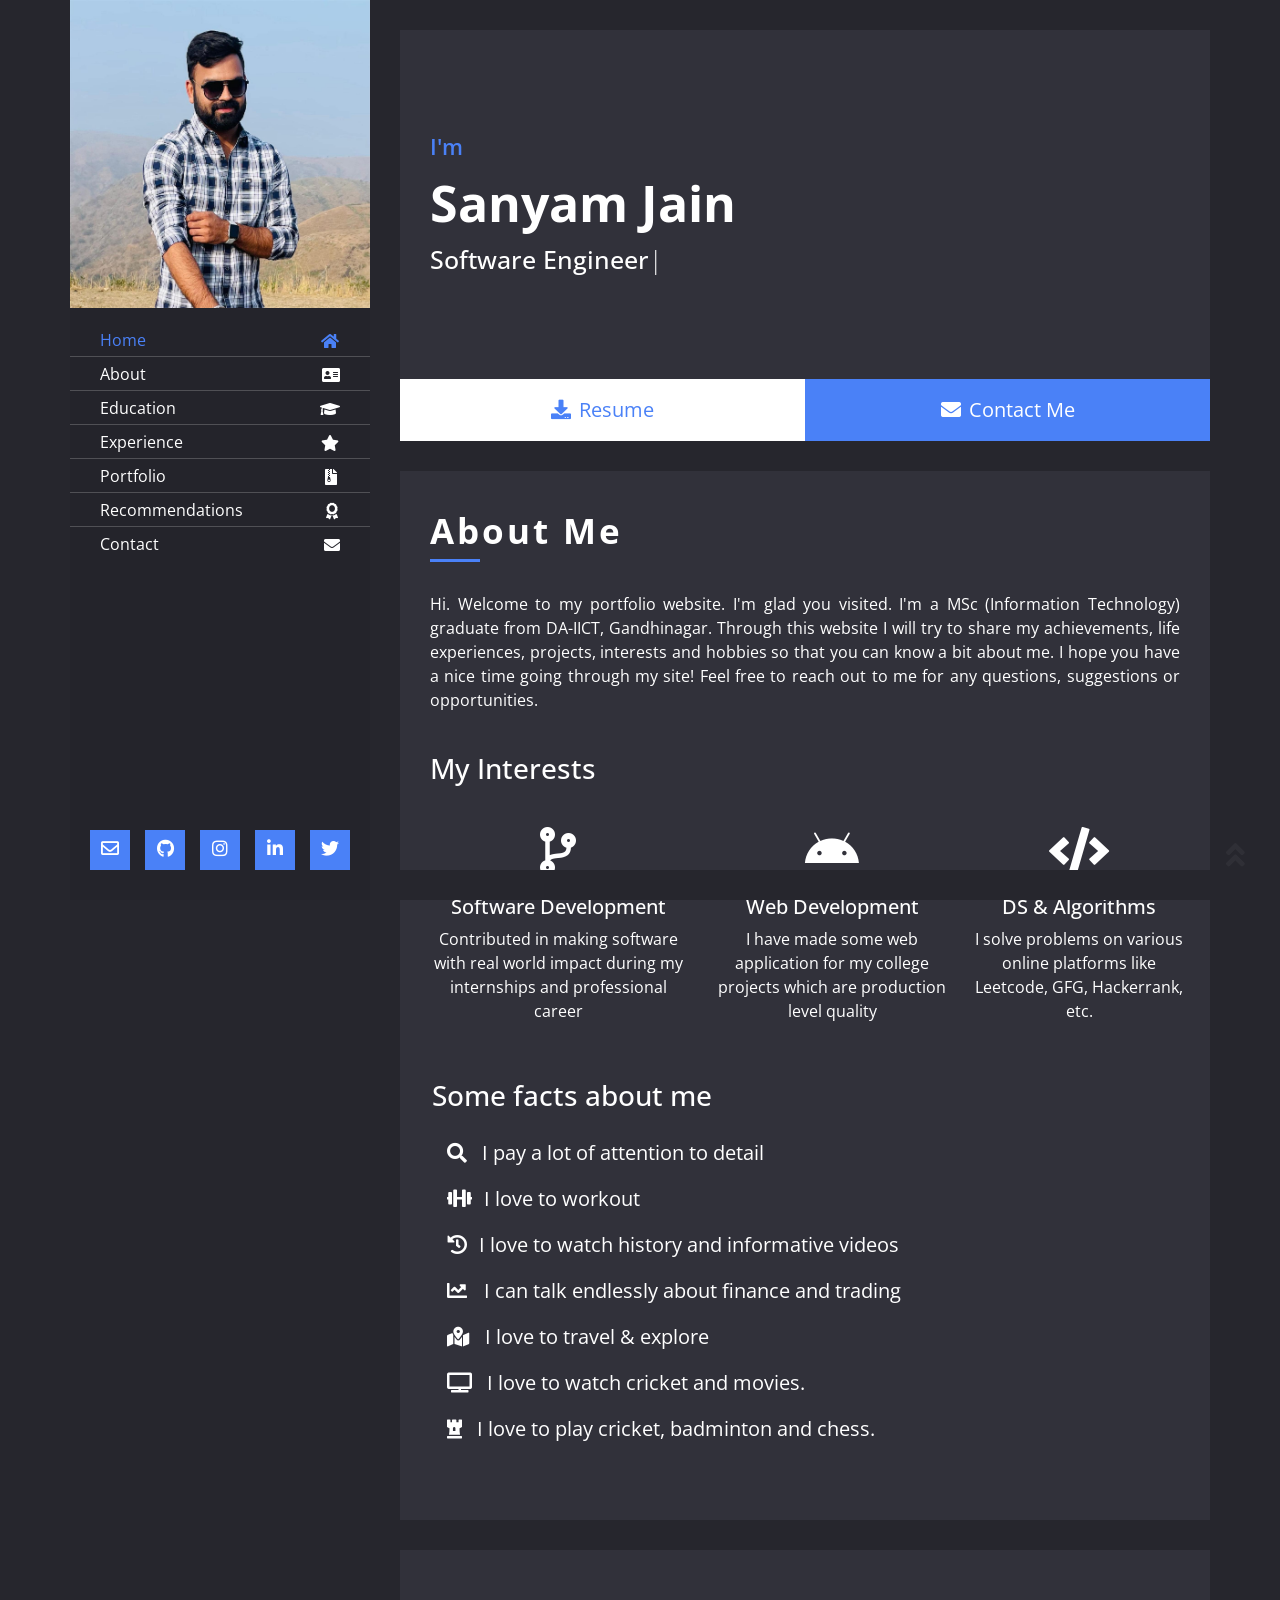
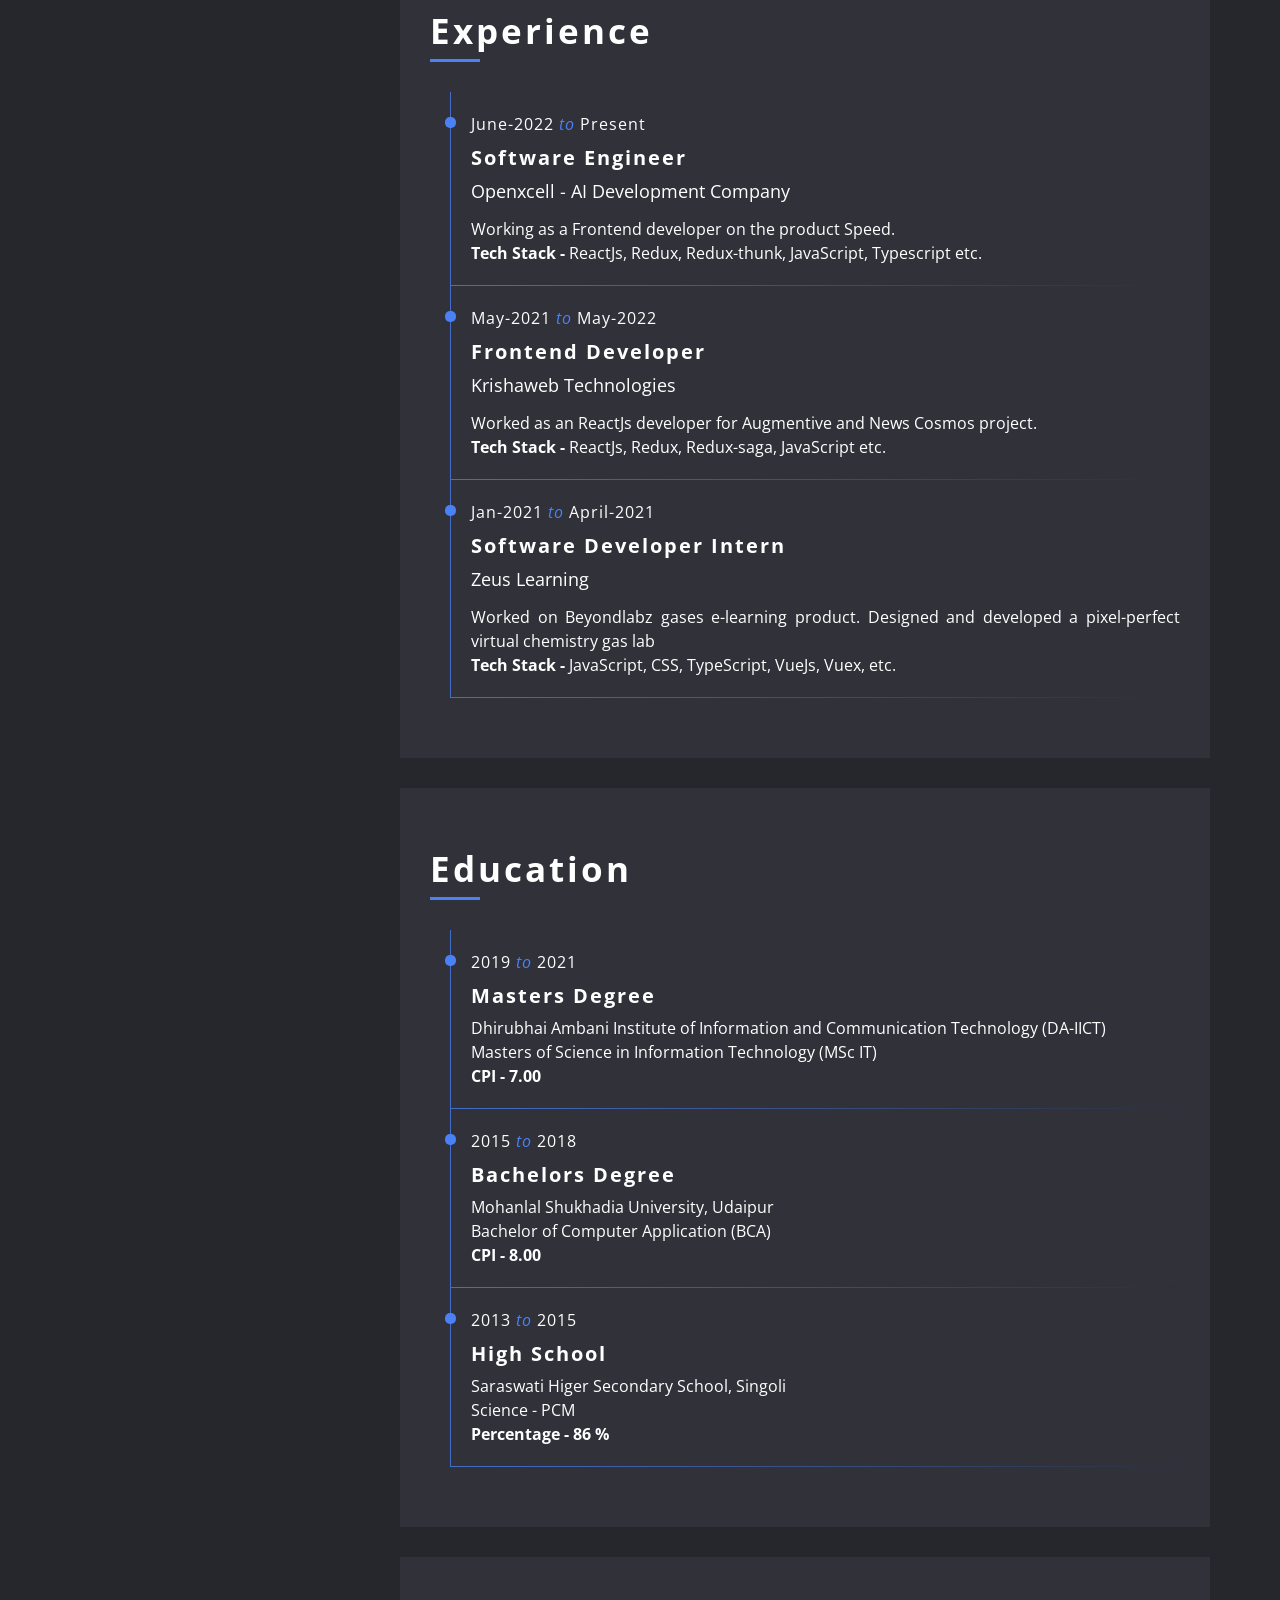
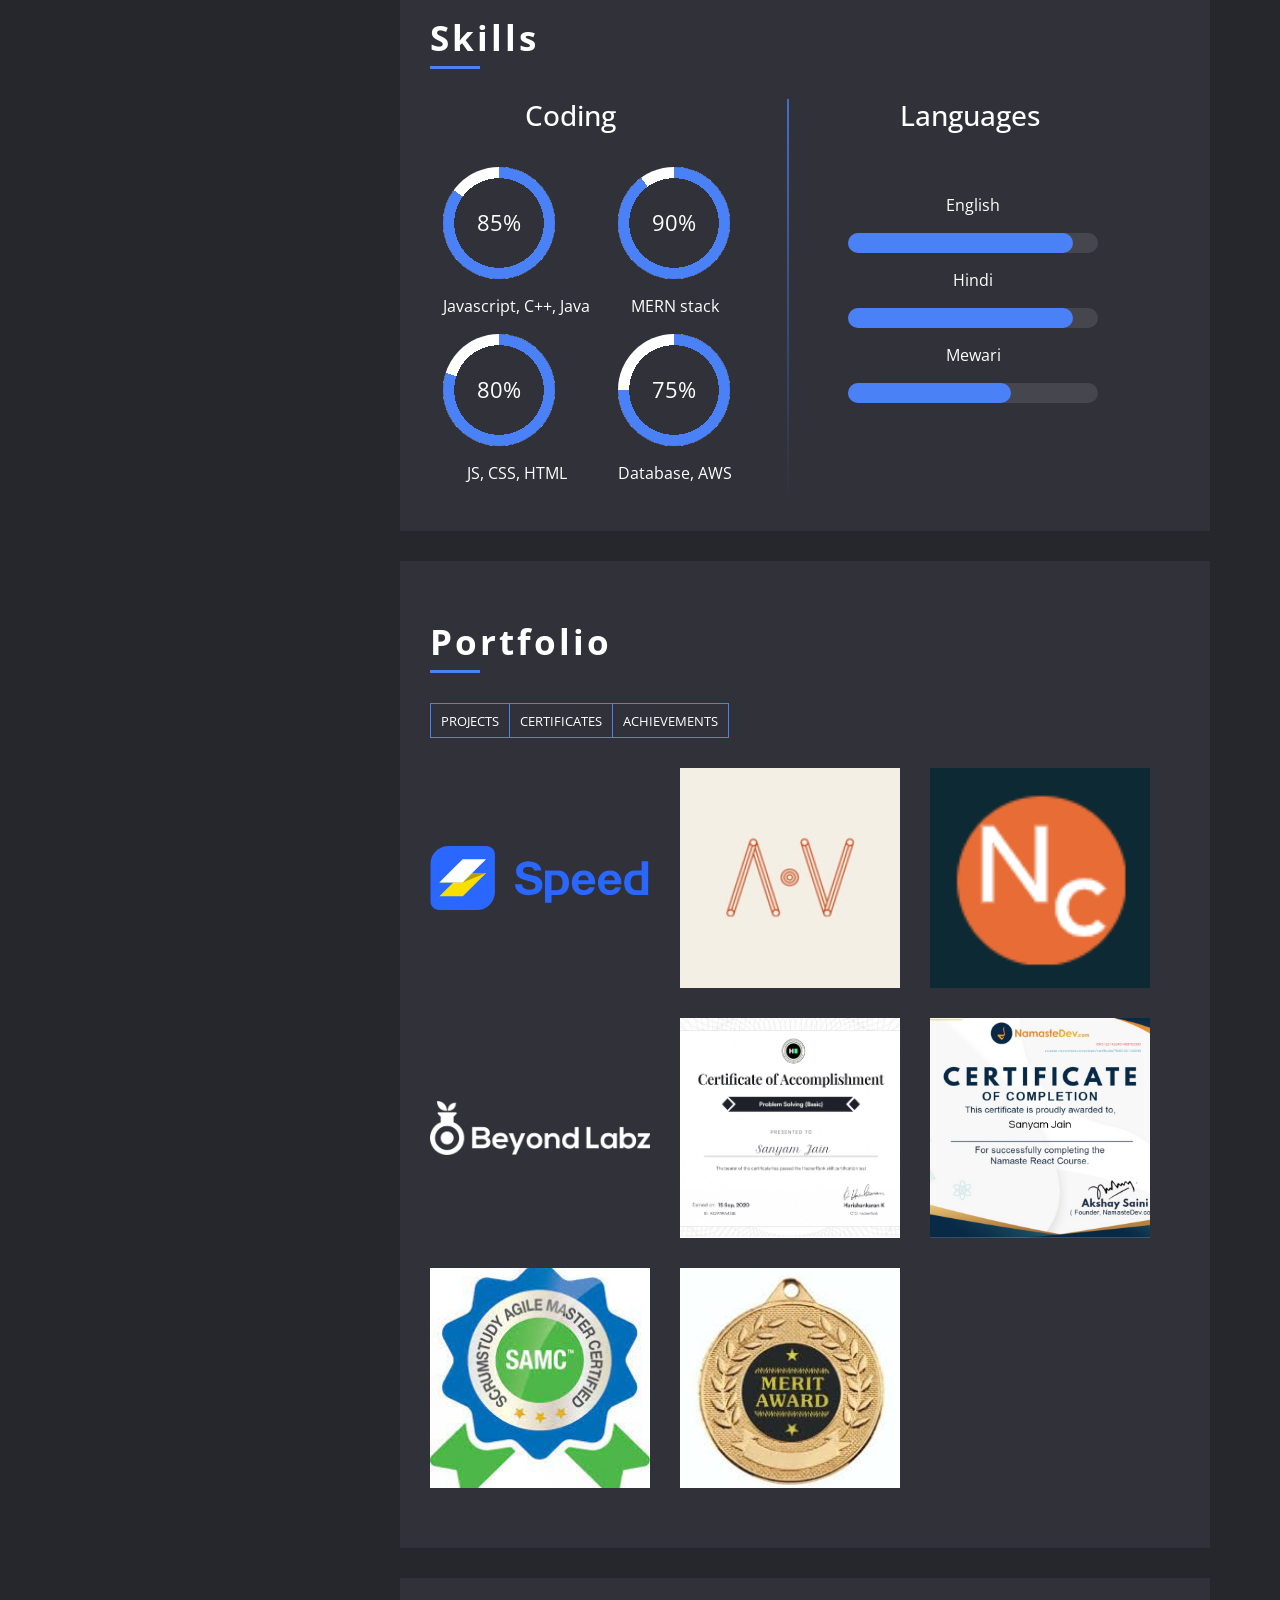
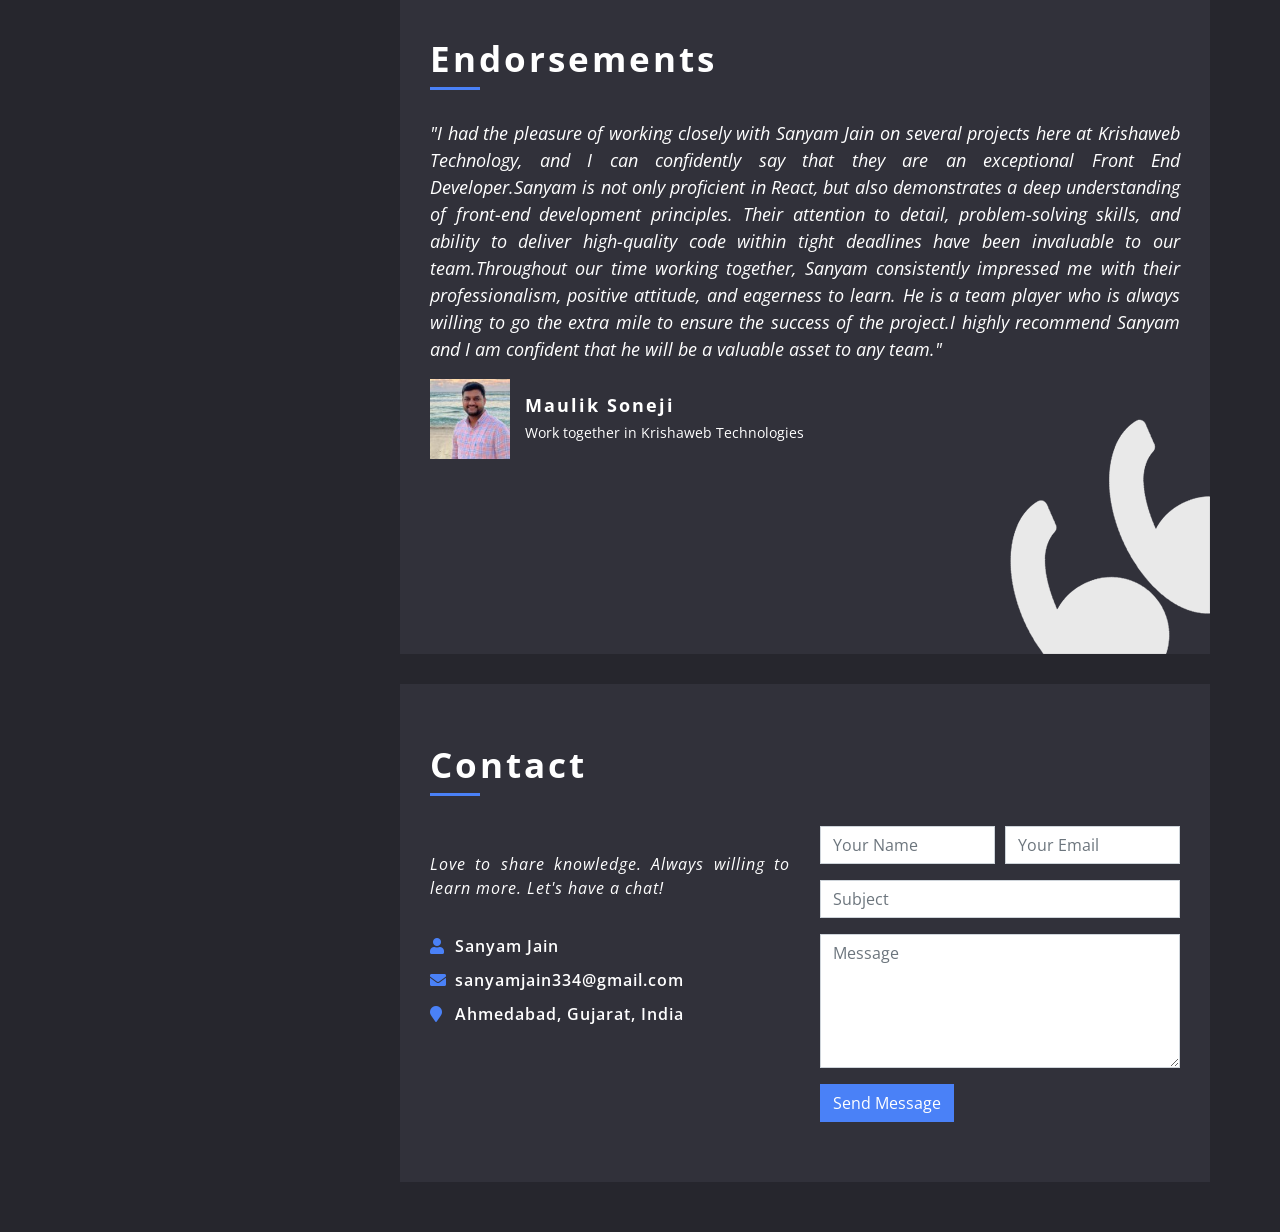
==== commit 6176f332: "update png to jpg for profile in mobile device" ====
--- a/index.html
+++ b/index.html
@@ -96,7 +96,7 @@
             <div class="about" id="about">
                 <div class="content-inner">
                     <div class="circular-profile">
-                        <img src="img/profile.png" alt="Image" class="circular-img" style="width: 200px;height: 200px;">
+                        <img src="img/profile.jpg" alt="Image" class="circular-img" style="width: 200px;height: 200px;">
                     </div>
                     </br>
                     <div class="content-header">
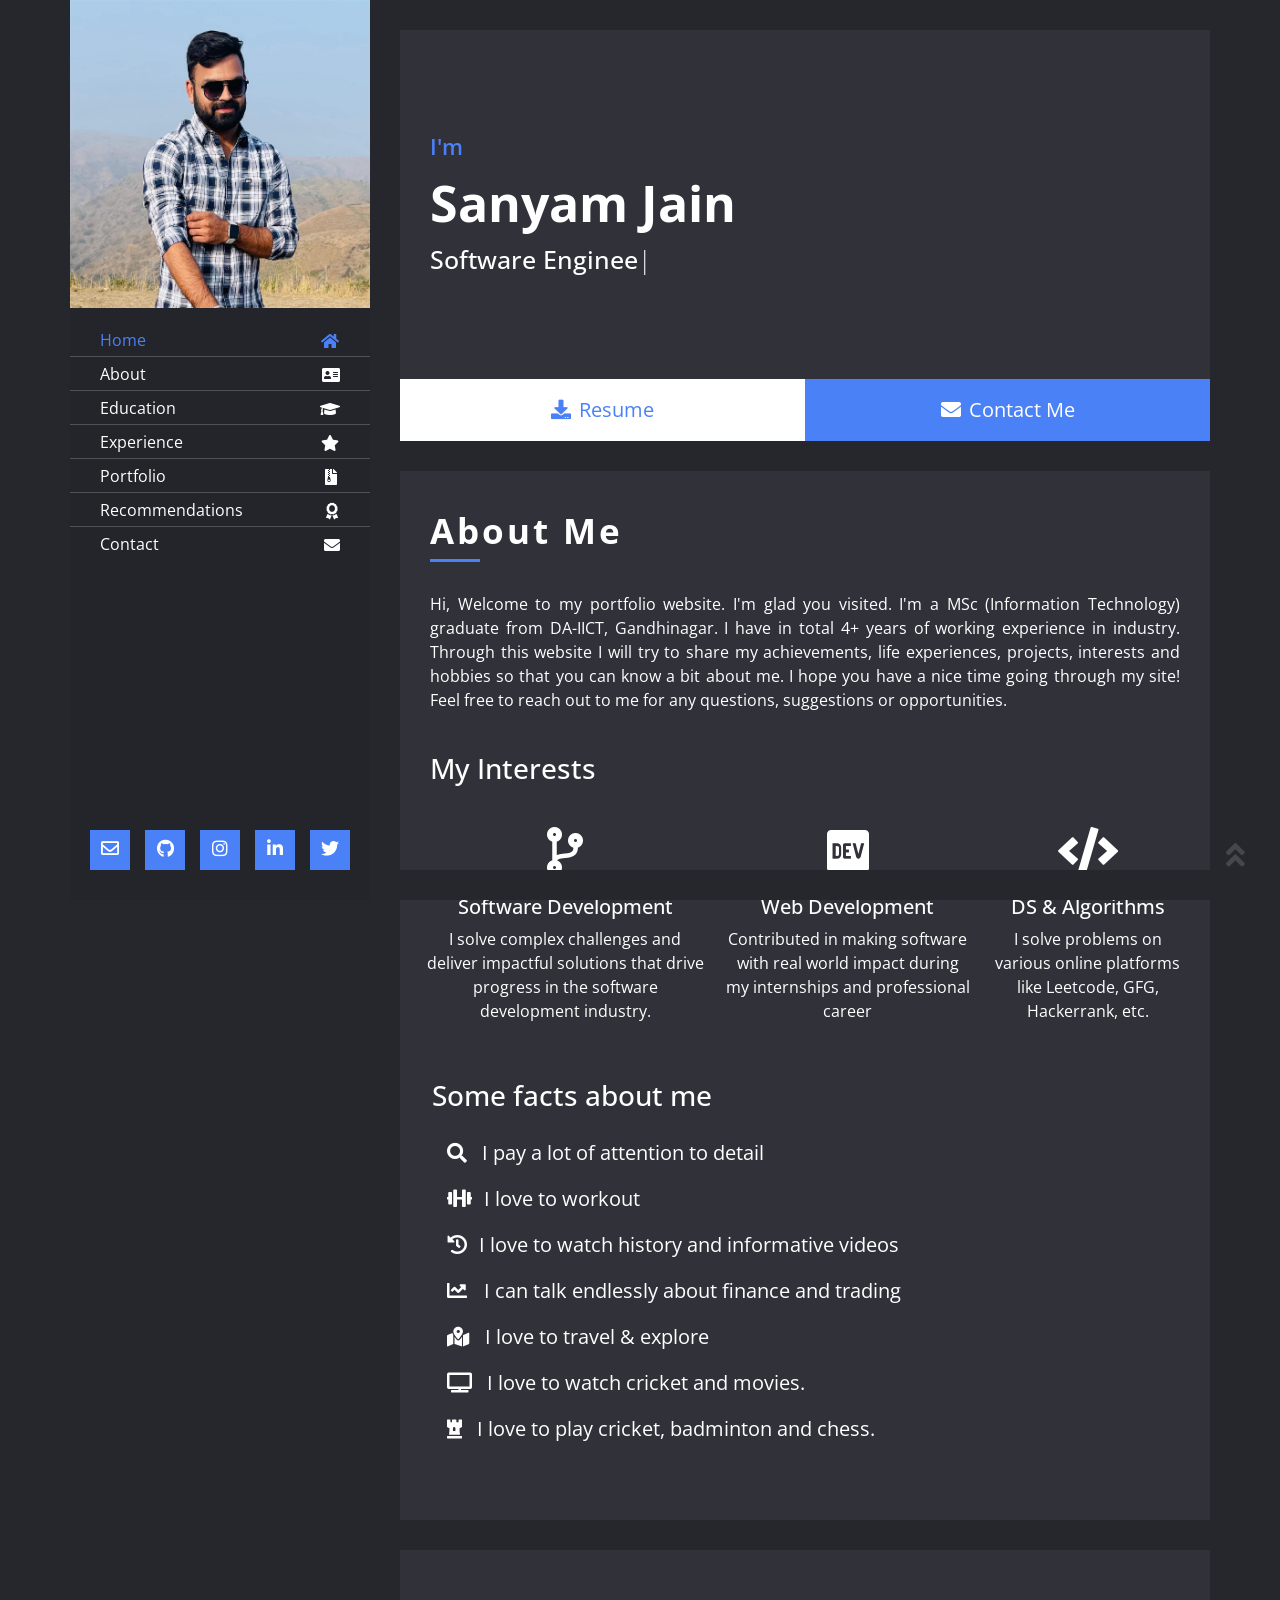
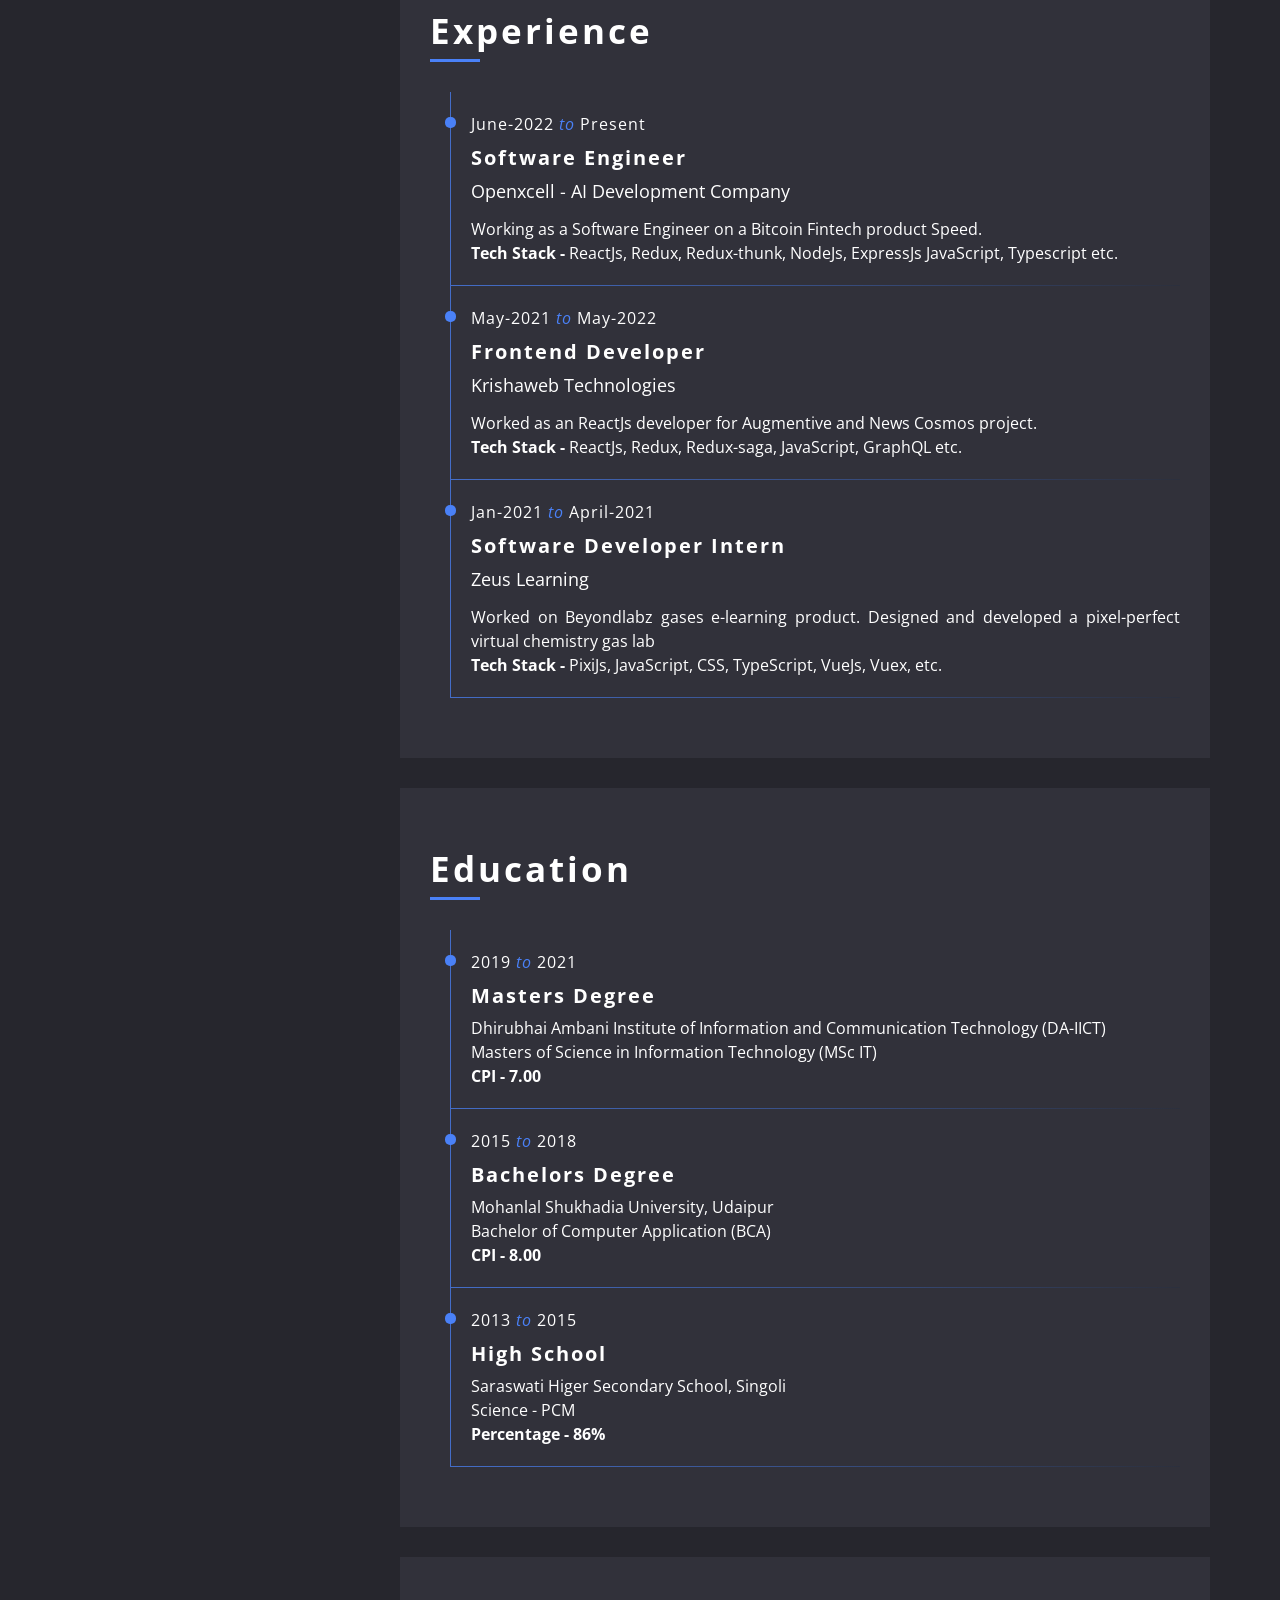
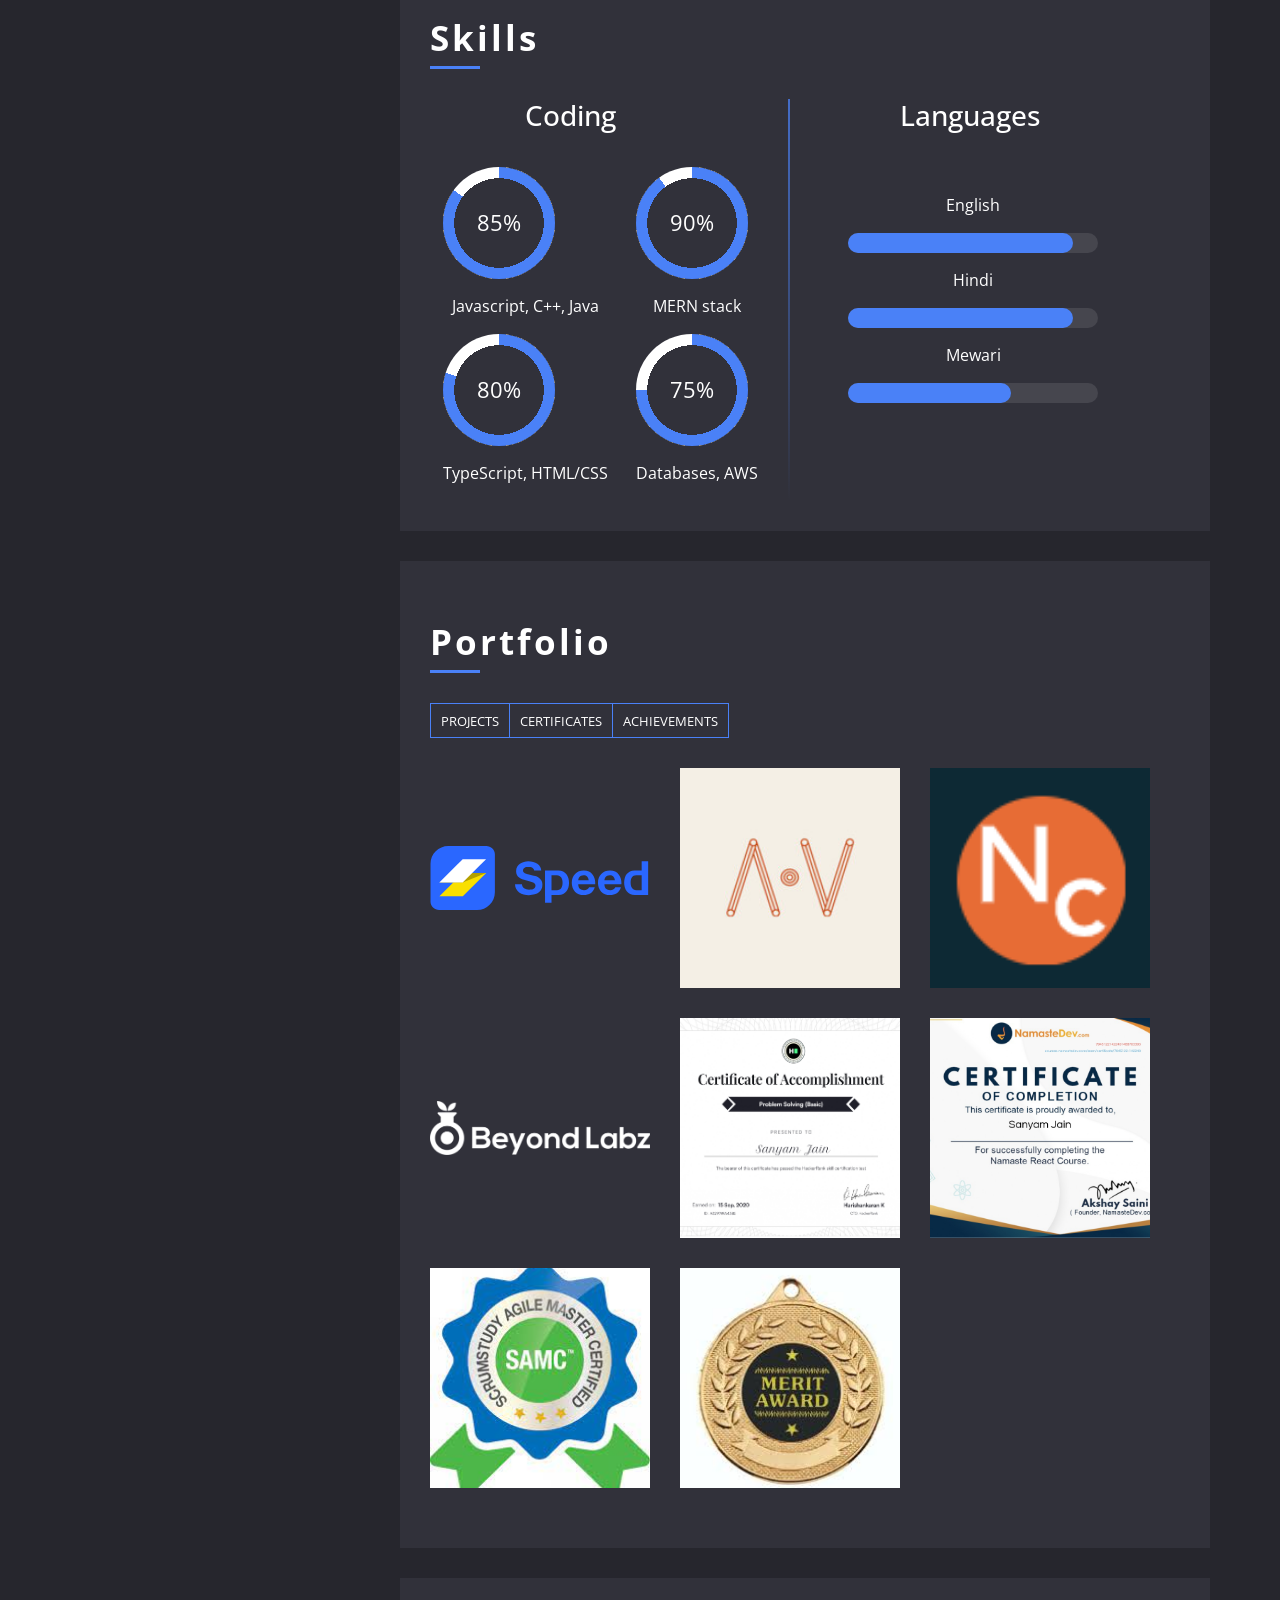
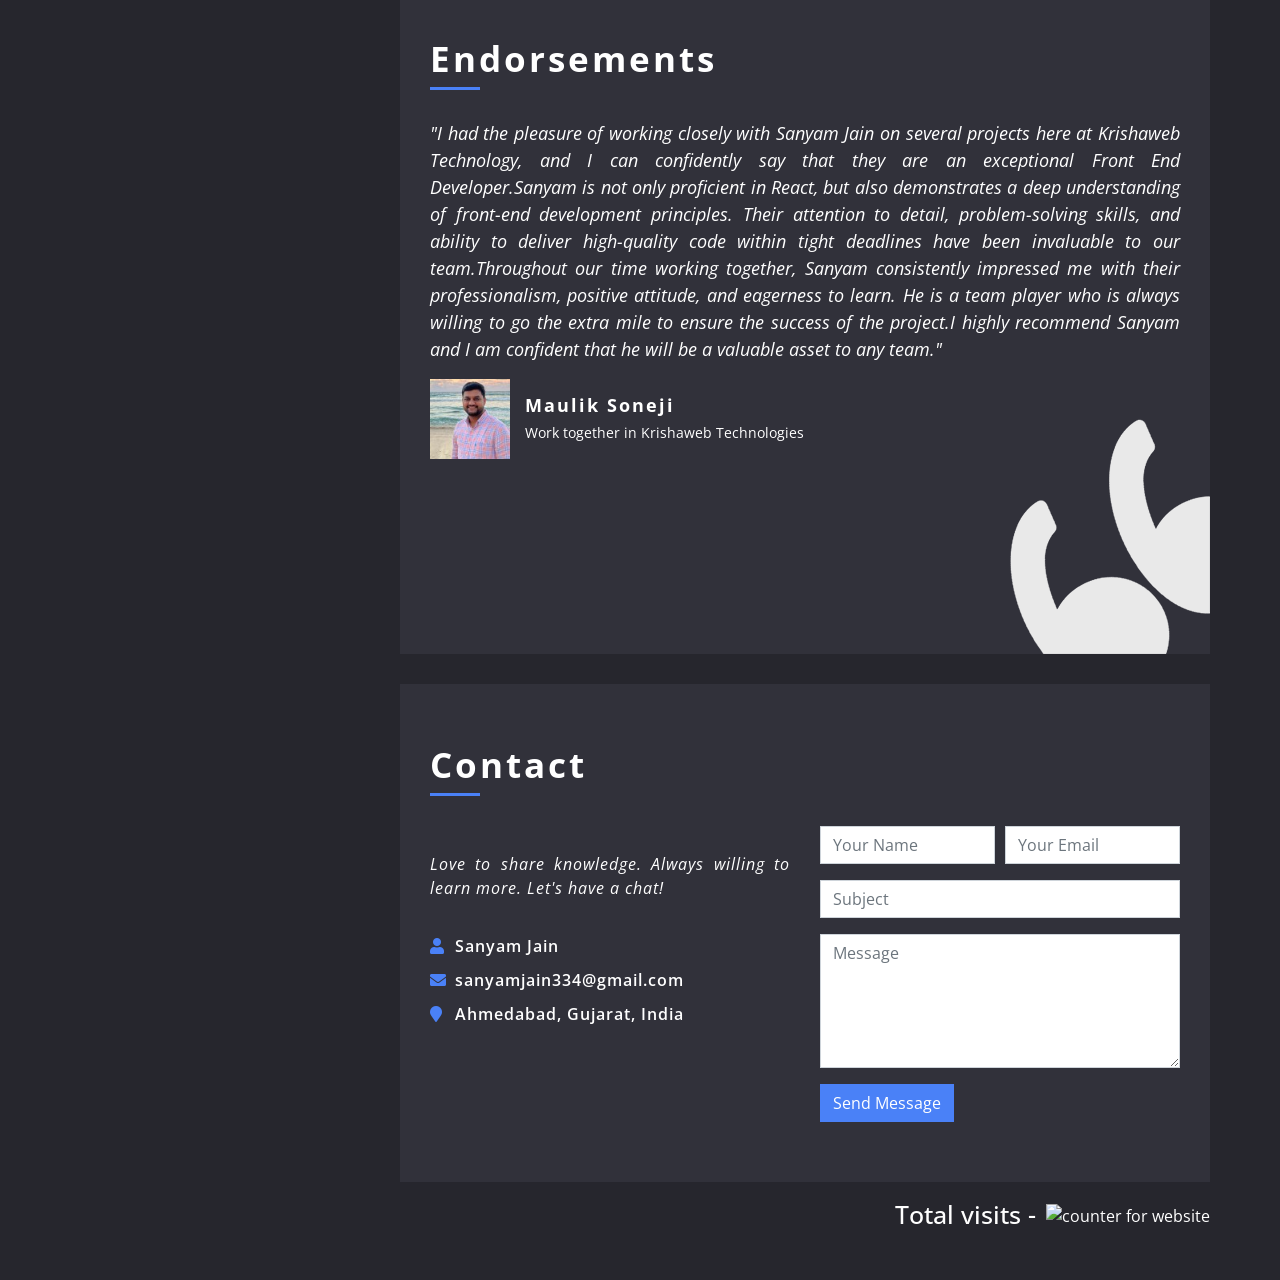
==== commit de6be09a: "refctor code" ====
--- a/index.html
+++ b/index.html
@@ -104,10 +104,10 @@
                     </div>
                     <div class="row align-items-center">
                         <div class="col-md-6 about-margin">
-                            <p>Hi. Welcome to my portfolio website. I'm glad you visited. I'm a MSc (Information
-                                Technology) graduate from DA-IICT, Gandhinagar.
-                                Through this website I will try to share my achievements, life experiences, projects,
-                                interests and hobbies so that you can know a bit about me.
+                            <p>Hi, Welcome to my portfolio website. I'm glad you visited. I'm a MSc (Information
+                                Technology) graduate from DA-IICT, Gandhinagar. I have in total 4+ years of working
+                                experience in industry. Through this website I will try to share my achievements, life
+                                experiences, projects, interests and hobbies so that you can know a bit about me.
                                 I hope you have a nice time going through my site! Feel free to reach out to me for any
                                 questions, suggestions or opportunities.
                             </p>
@@ -119,14 +119,14 @@
                             <div class="srv-col interests-sub">
                                 <span class="fas fa-3x fa-code-branch"></span>
                                 <h5 style="margin-top: 20px;">Software Development</h5>
+                                <p>I solve complex challenges and deliver impactful solutions that drive progress in
+                                    the software development industry.</p>
+                            </div>
+                            <div class="srv-col interests-sub">
+                                <i class="fab fa-3x fa-dev"></i>
+                                <h5 style="margin-top: 20px;">Web Development</h5>
                                 <p>Contributed in making software with real world impact during my internships and
                                     professional career</p>
-                            </div>
-                            <div class="srv-col interests-sub">
-                                <i class="fab fa-3x fa-android"></i>
-                                <h5 style="margin-top: 20px;">Web Development</h5>
-                                <p>I have made some web application for my college projects which are production level
-                                    quality</p>
                             </div>
                             <div class="srv-col interests-sub">
                                 <i class="fa fa-3x fa-code"></i>
@@ -194,15 +194,6 @@
                                     <p>I love to play cricket, badminton and chess.</p>
                                 </div>
                             </div>
-                            <!-- <div class="miscellaneous-item">
-                                <div>
-                                    <i class="fas fa-hamburger" style="margin-right:17px;"></i>
-                                </div>
-                                <div>
-                                    <p>I do food blogging sometimes <a href="https://www.instagram.com/decoding_food/"
-                                            target="_blank">@decoding_food</a></p>
-                                </div>
-                            </div> -->
                         </div>
                     </div>
                 </div>
@@ -223,9 +214,10 @@
                                 <p class="company-name"><a href="https://www.openxcell.com/" target="_blank"> Openxcell
                                         - AI Development Company</a>
                                 </p>
-                                <p>Working as a Frontend developer on the product <a href="https://www.tryspeed.com/"
-                                        target="_blank">Speed</a>.</p>
-                                <p><strong>Tech Stack - </strong>ReactJs, Redux, Redux-thunk, JavaScript, Typescript
+                                <p>Working as a Software Engineer on a Bitcoin Fintech product <a
+                                        href="https://www.tryspeed.com/" target="_blank">Speed</a>.</p>
+                                <p><strong>Tech Stack - </strong>ReactJs, Redux, Redux-thunk, NodeJs, ExpressJs
+                                    JavaScript, Typescript
                                     etc.
                                 </p>
                             </div>
@@ -239,7 +231,8 @@
                                 <p>Worked as an ReactJs developer for <a href="https://www.augmentiv.io/"
                                         target="_blank">Augmentive </a> and <a href="https://newscosmos.com/"
                                         target="_blank"> News Cosmos </a> project.</p>
-                                <p><strong>Tech Stack - </strong>ReactJs, Redux, Redux-saga, JavaScript etc.</p>
+                                <p><strong>Tech Stack - </strong>ReactJs, Redux, Redux-saga, JavaScript, GraphQL etc.
+                                </p>
                             </div>
                         </div>
                         <div>
@@ -251,20 +244,10 @@
                                 <p>Worked on <a href="https://www.beyondlabz.com/" target="_blank"> Beyondlabz
                                         gases</a> e-learning product. Designed and developed a pixel-perfect
                                     virtual chemistry gas lab</p>
-                                <p><strong>Tech Stack - </strong>JavaScript, CSS, TypeScript, VueJs, Vuex, etc.</p>
-                            </div>
-                        </div>
-                        <!-- <div>
-                            <div class="edu-col border-btm">
-                                <span>July-2020 <i>to </i> August-2020</span>
-                                <h3>Software Developer Intern</h3>
-                                <p class="company-name">Monocept</p>
-                                <p>Implemented new feature requests and fifixed the issues in SQL Diagnostic Manager
-                                    version 8.9.2 software by Idera,
-                                    Inc. Coded new UI features and metrics in the system.</p>
-                                <p><strong>Tech Stack - </strong>C++, JavaScript, CSS, HTML</p>
-                            </div>
-                        </div> -->
+                                <p><strong>Tech Stack - </strong>PixiJs, JavaScript, CSS, TypeScript, VueJs, Vuex, etc.
+                                </p>
+                            </div>
+                        </div>
                     </div>
                 </div>
             </div>
@@ -303,7 +286,7 @@
                                 <h3>High School</h3>
                                 <p>Saraswati Higer Secondary School, Singoli</p>
                                 <p>Science - PCM</p>
-                                <p><strong>Percentage - 86 %</strong></p>
+                                <p><strong>Percentage - 86%</strong></p>
                             </div>
                         </div>
                     </div>
@@ -329,7 +312,7 @@
                                 <div role="progressbar" aria-valuenow="80" aria-valuemin="0" aria-valuemax="100"
                                     style="--value:80"></div>
                                 <div class="skill-name">
-                                    <p>JS, CSS, HTML</p>
+                                    <p>TypeScript, HTML/CSS</p>
                                 </div>
                             </div>
                             <div class="skills">
@@ -341,7 +324,7 @@
                                 <div role="progressbar" aria-valuenow="75" aria-valuemin="0" aria-valuemax="100"
                                     style="--value:75"></div>
                                 <div class="skill-name">
-                                    <p>Database, AWS</p>
+                                    <p>Databases, AWS</p>
                                 </div>
 
                             </div>
@@ -370,12 +353,6 @@
                                 <div class="progress-lang">
                                     <div class="progress-value" style="--value:65%"></div>
                                 </div>
-                                <!-- <div class="skill-name">
-                                    <p>Sindhi</p>
-                                </div>
-                                <div class="progress-lang">
-                                    <div class="progress-value" style="--value:80%"></div>
-                                </div> -->
                             </div>
                         </div>
                     </div>
@@ -406,7 +383,7 @@
                                     <img src="img/speed-img.svg" style="object-fit: contain;" class="img-fluid" alt="">
                                     <a href="https://tryspeed.com" target="_blank" class="link-details"
                                         title="More Details"><i class="fab fa-github"></i></a>
-                                    <a class="portfolio-title">Bitcoin Payment <span>Web Application</span></a>
+                                    <a class="portfolio-title">Bitcoin Payment App<span>Fintech Product</span></a>
                                 </figure>
                             </div>
                         </div>
@@ -417,7 +394,7 @@
                                     <img src="img/augmentiv_logo.jpg" class="img-fluid" alt="">
                                     <a href="https://augmentiv.io" target="_blank" class="link-details"
                                         title="More Details"><i class="fab fa-github"></i></a>
-                                    <a class="portfolio-title">Augmentive <span>E-learning</span></a>
+                                    <a class="portfolio-title">Augmentive <span>E-learning app</span></a>
                                 </figure>
                             </div>
                         </div>
@@ -428,7 +405,7 @@
                                     <img src="img/news-cosmos-logo.png" class="img-fluid" alt="">
                                     <a href="https://newscosmos.com" target="_blank" class="link-details"
                                         title="More Details"><i class="fab fa-github"></i></a>
-                                    <a class="portfolio-title">News Cosmos <span>Blog Post</span></a>
+                                    <a class="portfolio-title">News Cosmos <span>Blog Post app</span></a>
                                 </figure>
                             </div>
                         </div>
@@ -439,7 +416,7 @@
                                         alt="">
                                     <a href="https://www.beyondlabz.com/" target="_blank" class="link-details"
                                         title="More Details"><i class="fab fa-github"></i></a>
-                                    <a class="portfolio-title">Chemistry Gas Lab<span>E-learning</span></a>
+                                    <a class="portfolio-title">Chemistry Gas Lab<span>E-learning app</span></a>
                                 </figure>
                             </div>
                         </div>
@@ -452,7 +429,7 @@
                                     <img src="img/hackerrank_problem_solving_certificate.jpg" class="img-fluid" alt="">
                                     <a href="https://www.hackerrank.com/certificates/a329749a43b5" target="_blank"
                                         class="link-details" title="More Details"><i class="fa fa-link"></i></a>
-                                    <a class="portfolio-title">Hackerrank<span>Problem solving</span></a>
+                                    <a class="portfolio-title">Hackerrank<span>Problem solving Certificate</span></a>
                                 </figure>
                             </div>
                         </div>
@@ -462,7 +439,8 @@
                                 <figure>
                                     <img src="img/namaste-react.jpg" class="img-fluid" alt="">
                                     <a href="#" class="link-details" title="More Details"><i class="fa fa-link"></i></a>
-                                    <a class="portfolio-title">Namste React <span>Course</span></a>
+                                    <a class="portfolio-title">Namste React Course<span>In-depth react
+                                            learning</span></a>
                                 </figure>
                             </div>
                         </div>
@@ -649,11 +627,11 @@
             </div>
             <!-- Contact End -->
             <div style="display:flex; flex-direction: row-reverse;margin-top: 20px;">
-                <!-- <a href="https://www.freecounterstat.com" title="counter for website"><img
+                <a href="https://www.freecounterstat.com" title="counter for website"><img
                         src="https://counter2.optistats.ovh/private/freecounterstat.php?c=md6aeluc1c7yl6qrkkecfxy6ubjyz3lr"
                         border="0" title="counter for website" alt="counter for website"></a>
                 <p style="font-size: 25px;color:#fff; margin-right: 10px; margin-top: -6px; font-weight: 500;">
-                    Total visits - </p> -->
+                    Total visits - </p>
             </div>
         </div>
     </div>
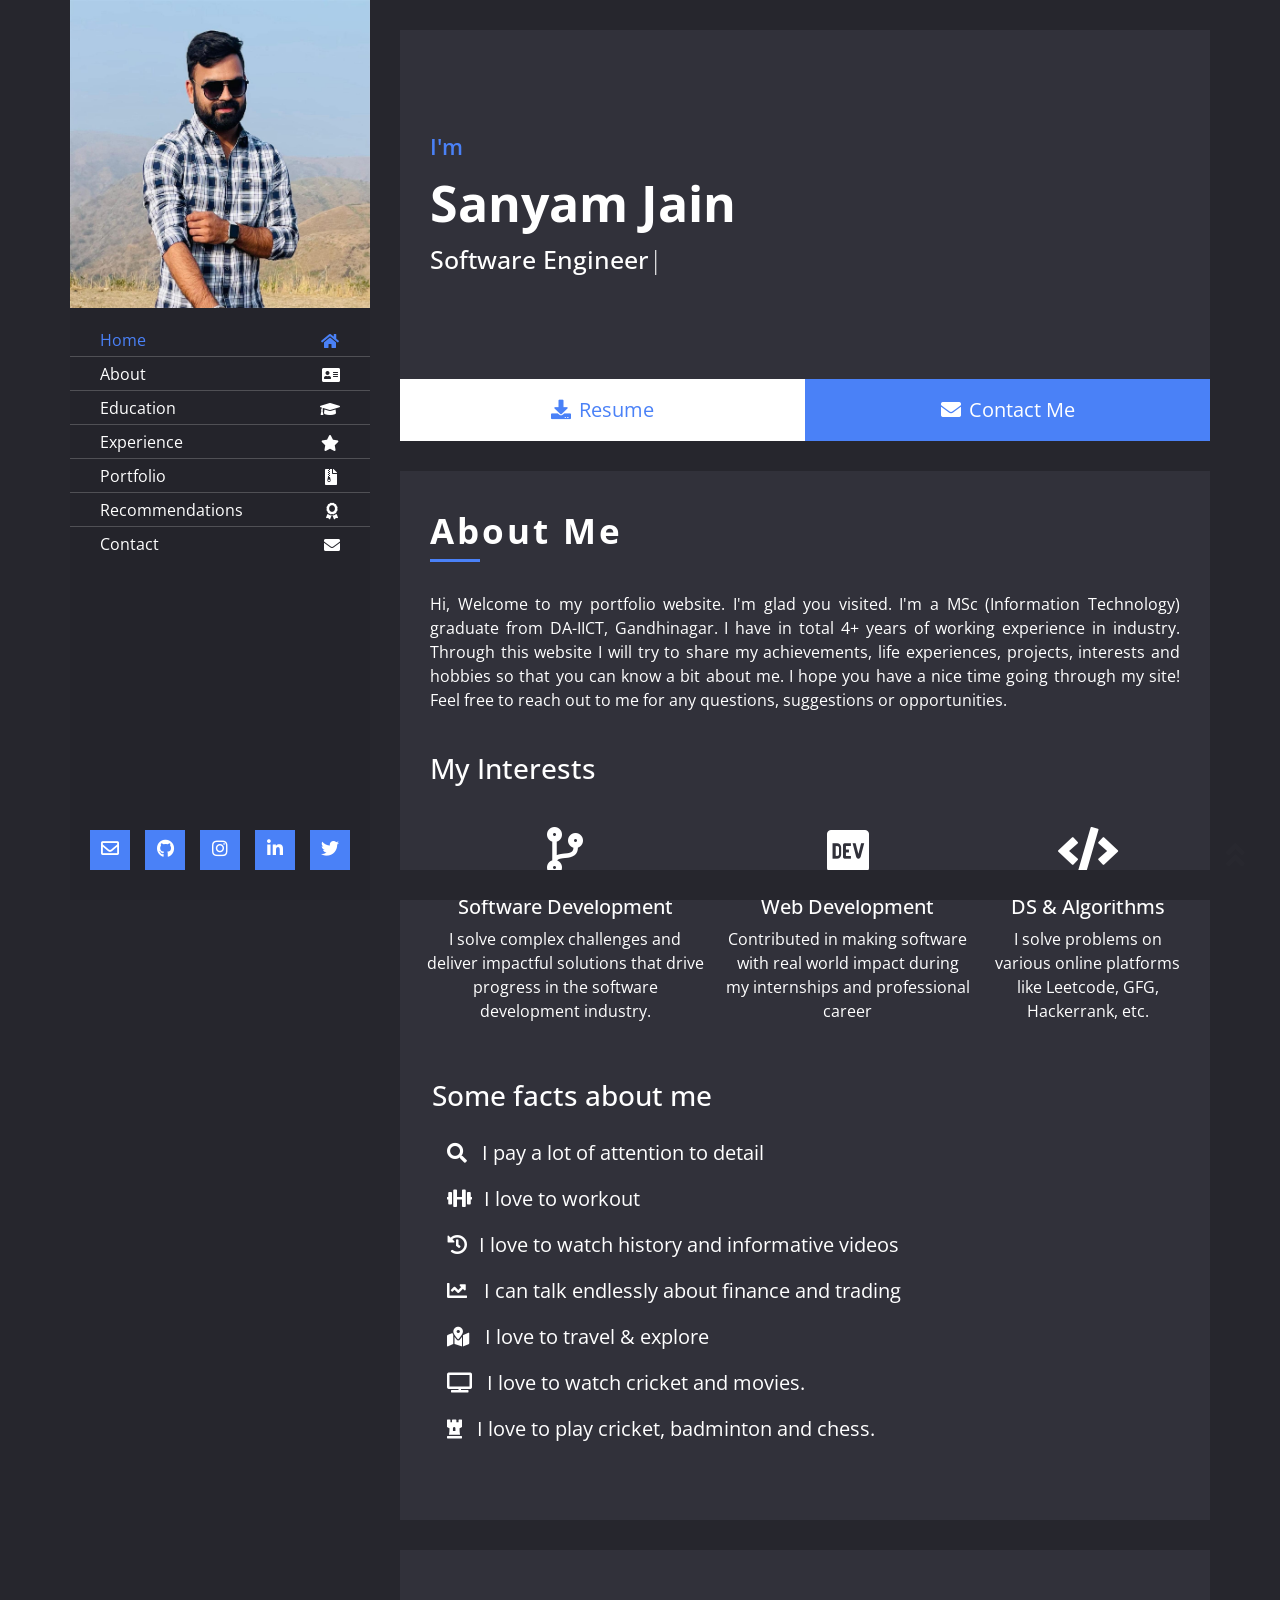
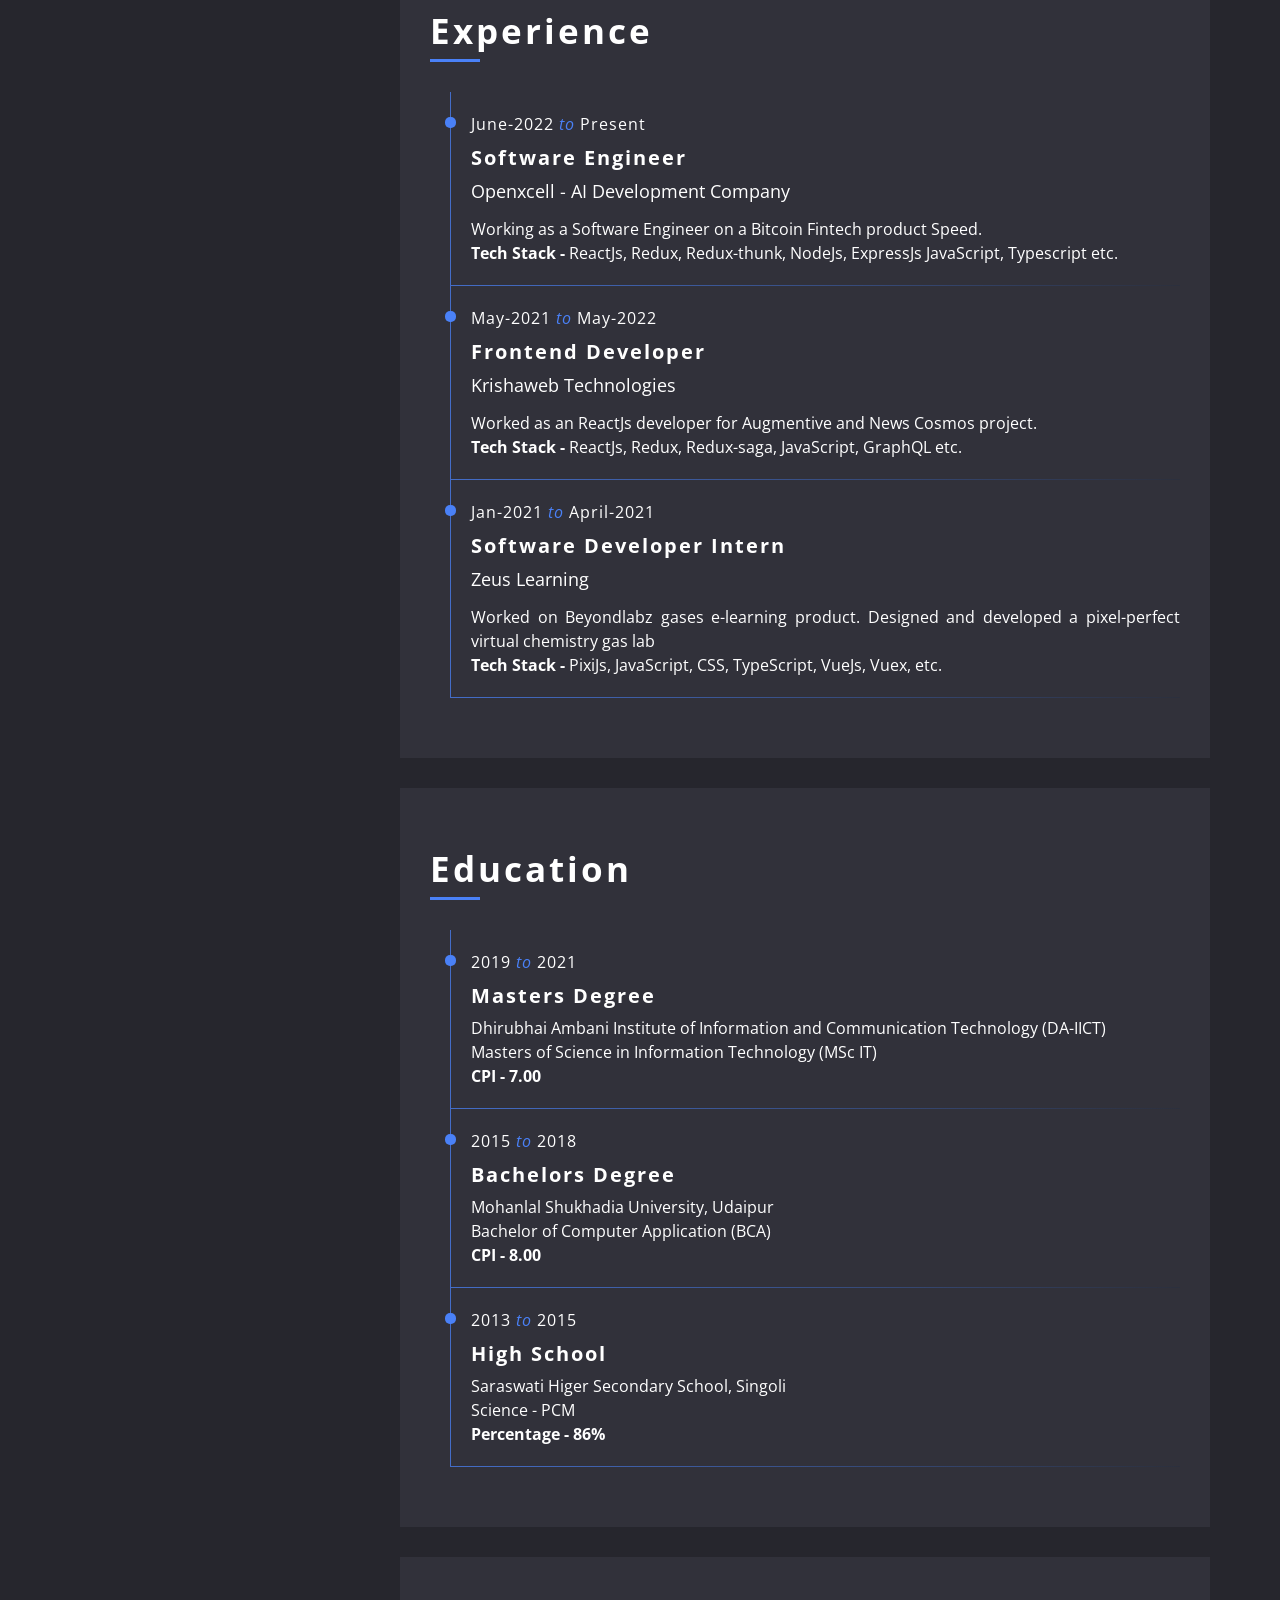
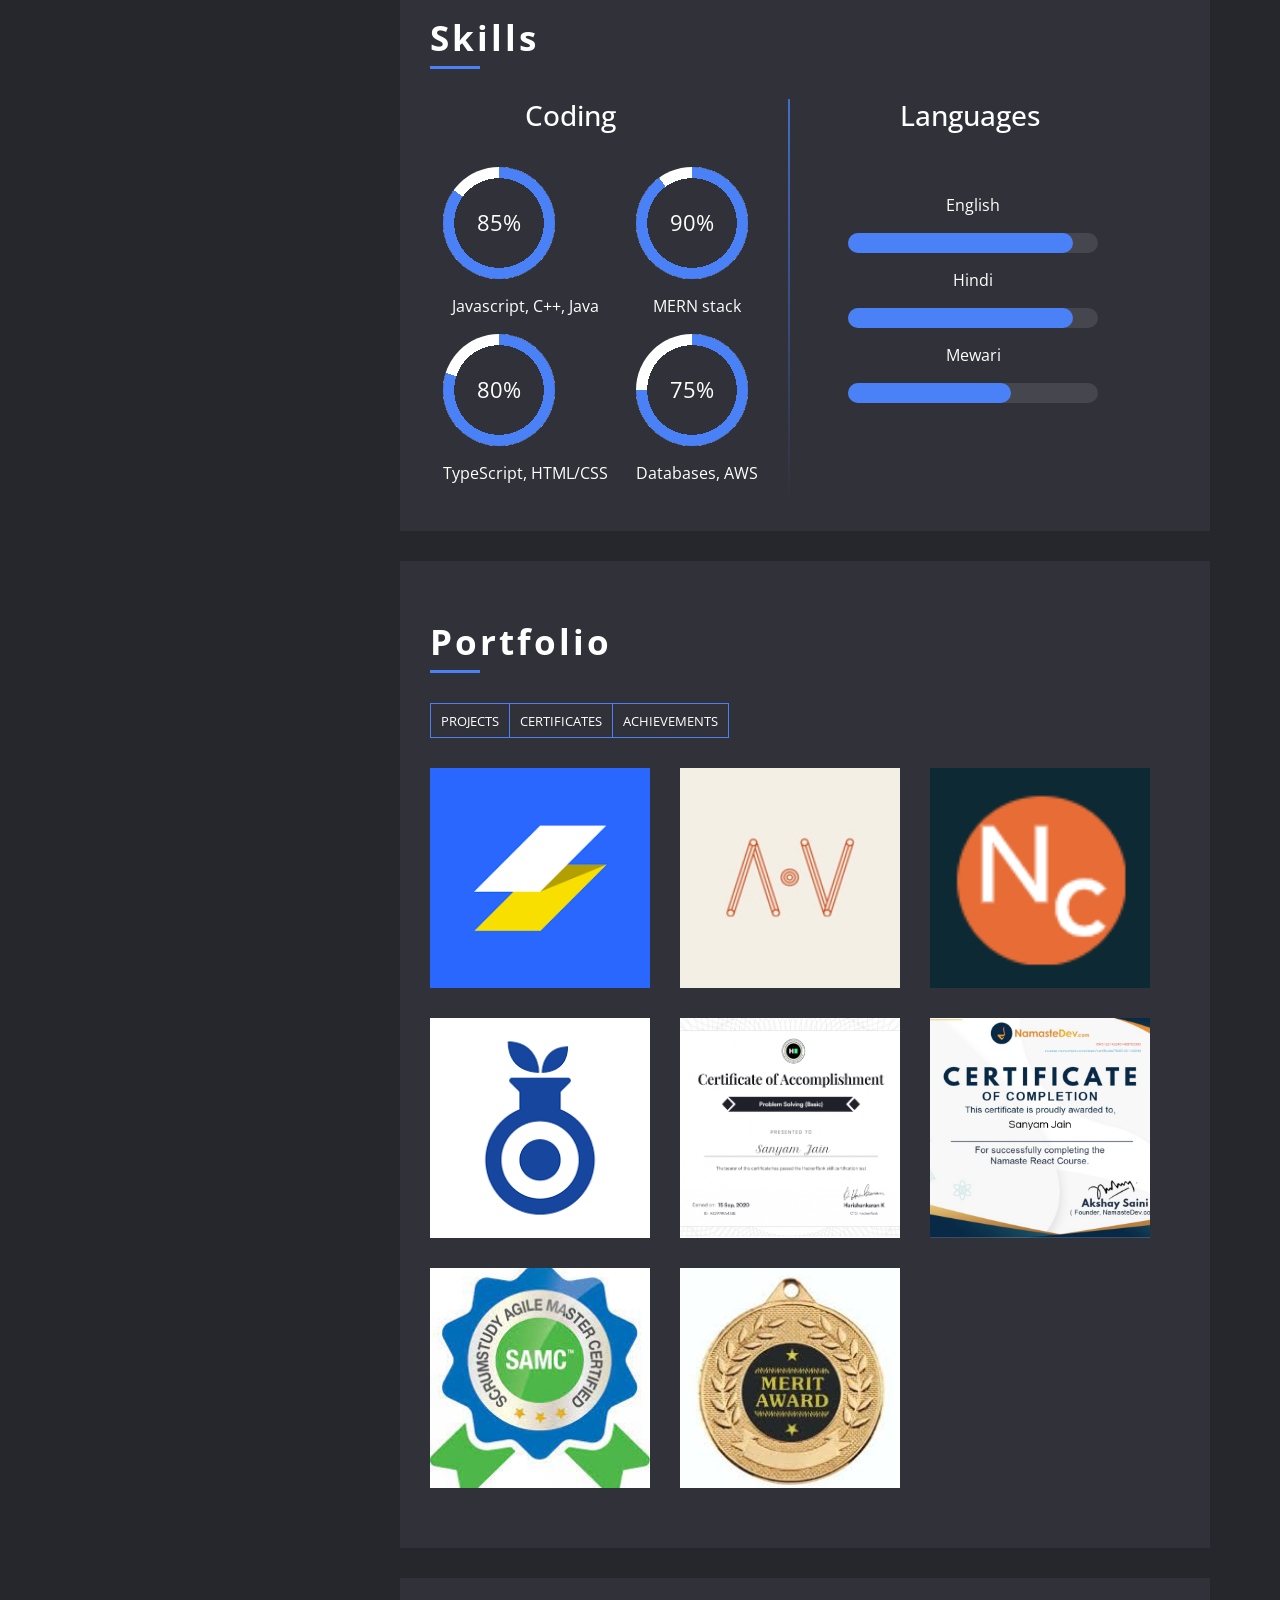
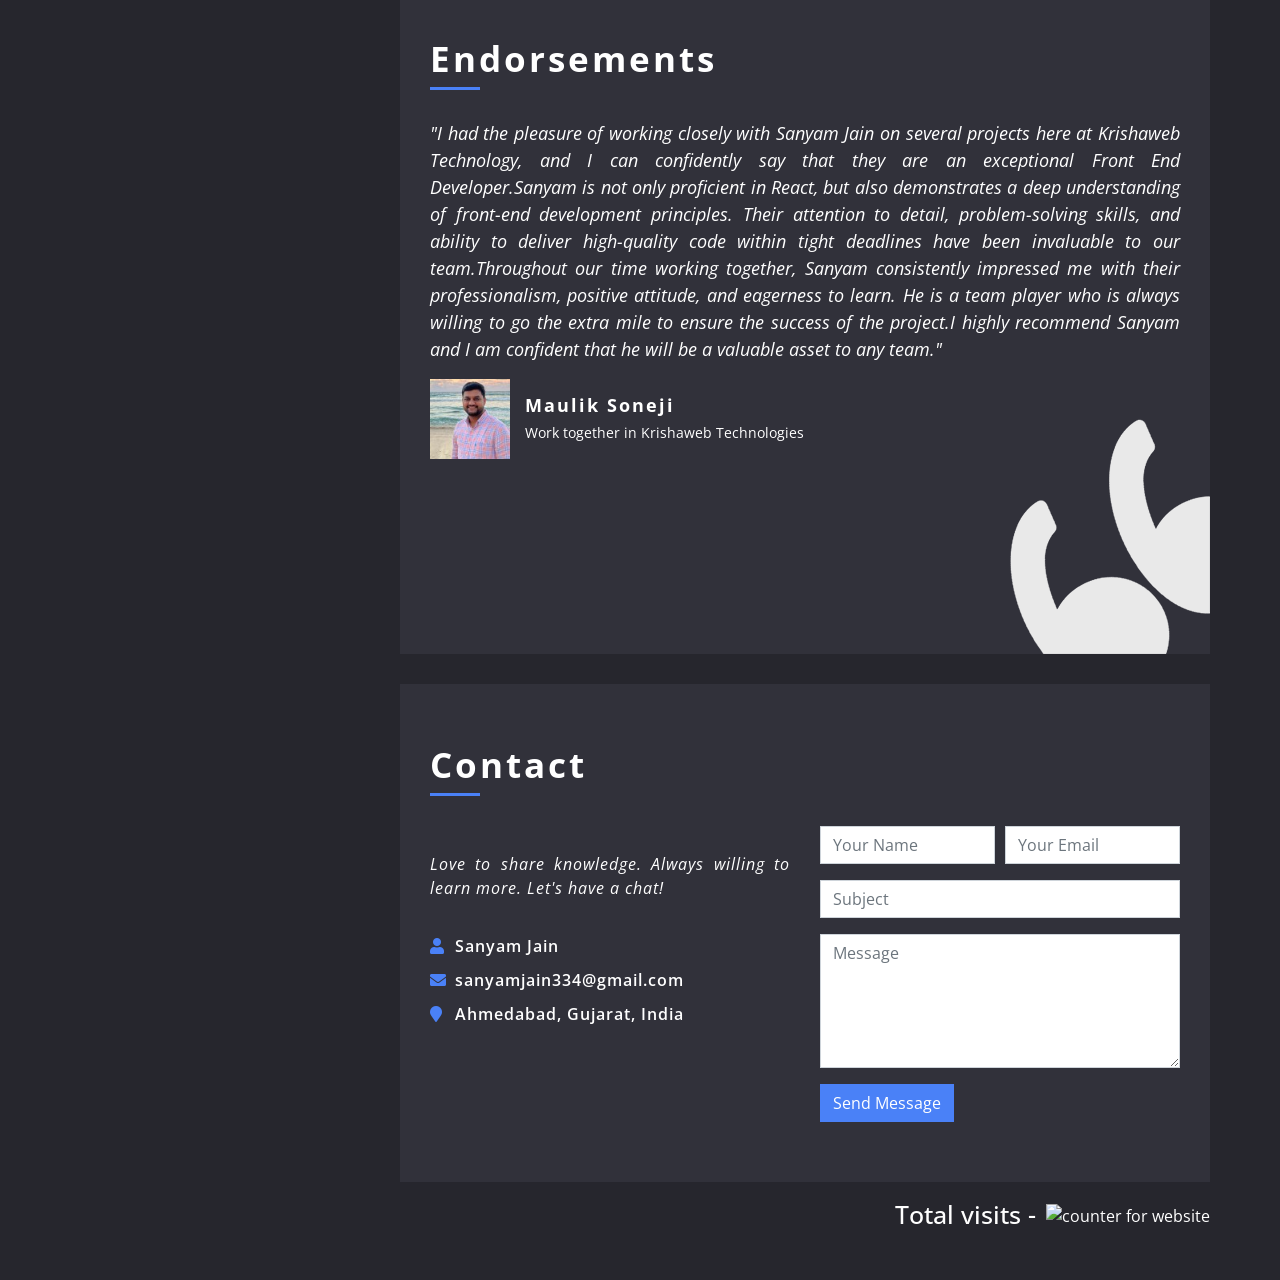
==== commit 38aec1ea: "image replace" ====
--- a/index.html
+++ b/index.html
@@ -380,7 +380,7 @@
                         <div class="col-lg-4 col-md-6 portfolio-item projects">
                             <div class="portfolio-wrap">
                                 <figure>
-                                    <img src="img/speed-img.svg" style="object-fit: contain;" class="img-fluid" alt="">
+                                    <img src="img/speed-img.webp" style="object-fit: contain;" class="img-fluid" alt="">
                                     <a href="https://tryspeed.com" target="_blank" class="link-details"
                                         title="More Details"><i class="fab fa-github"></i></a>
                                     <a class="portfolio-title">Bitcoin Payment App<span>Fintech Product</span></a>
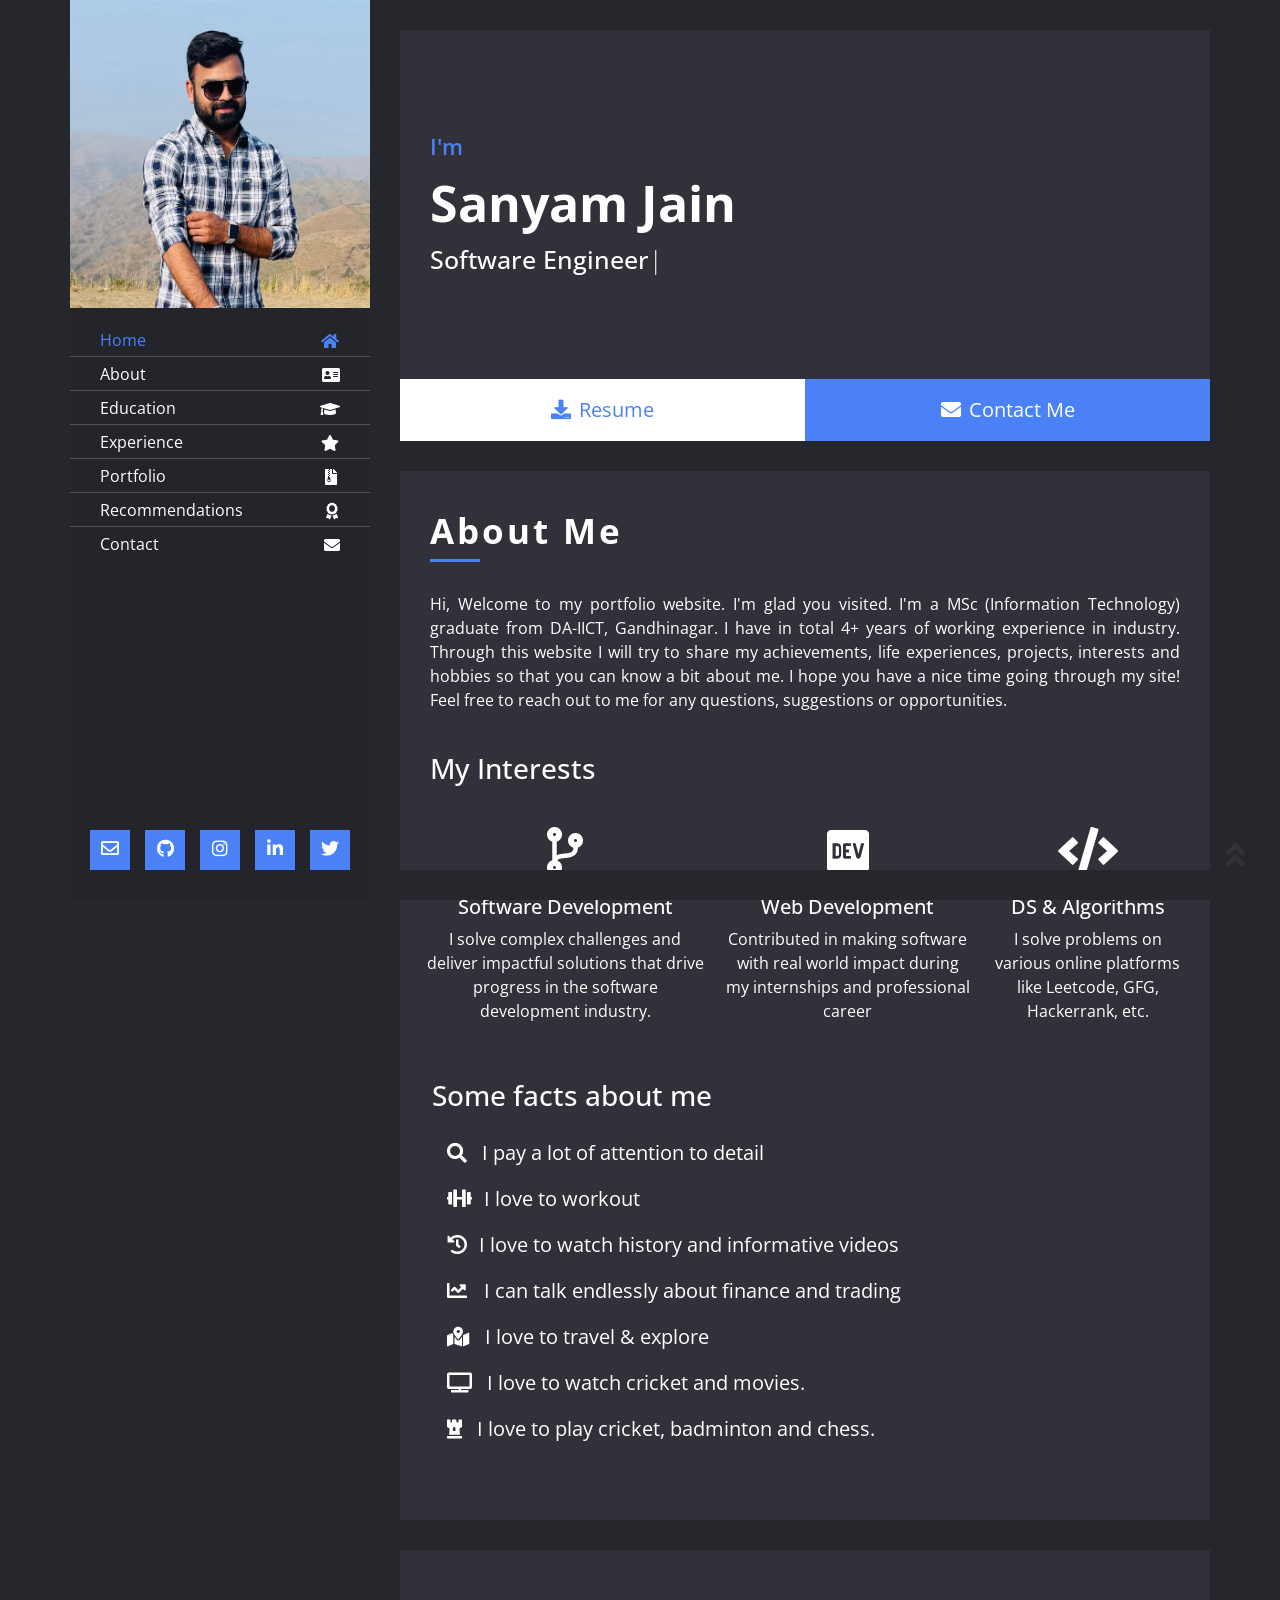
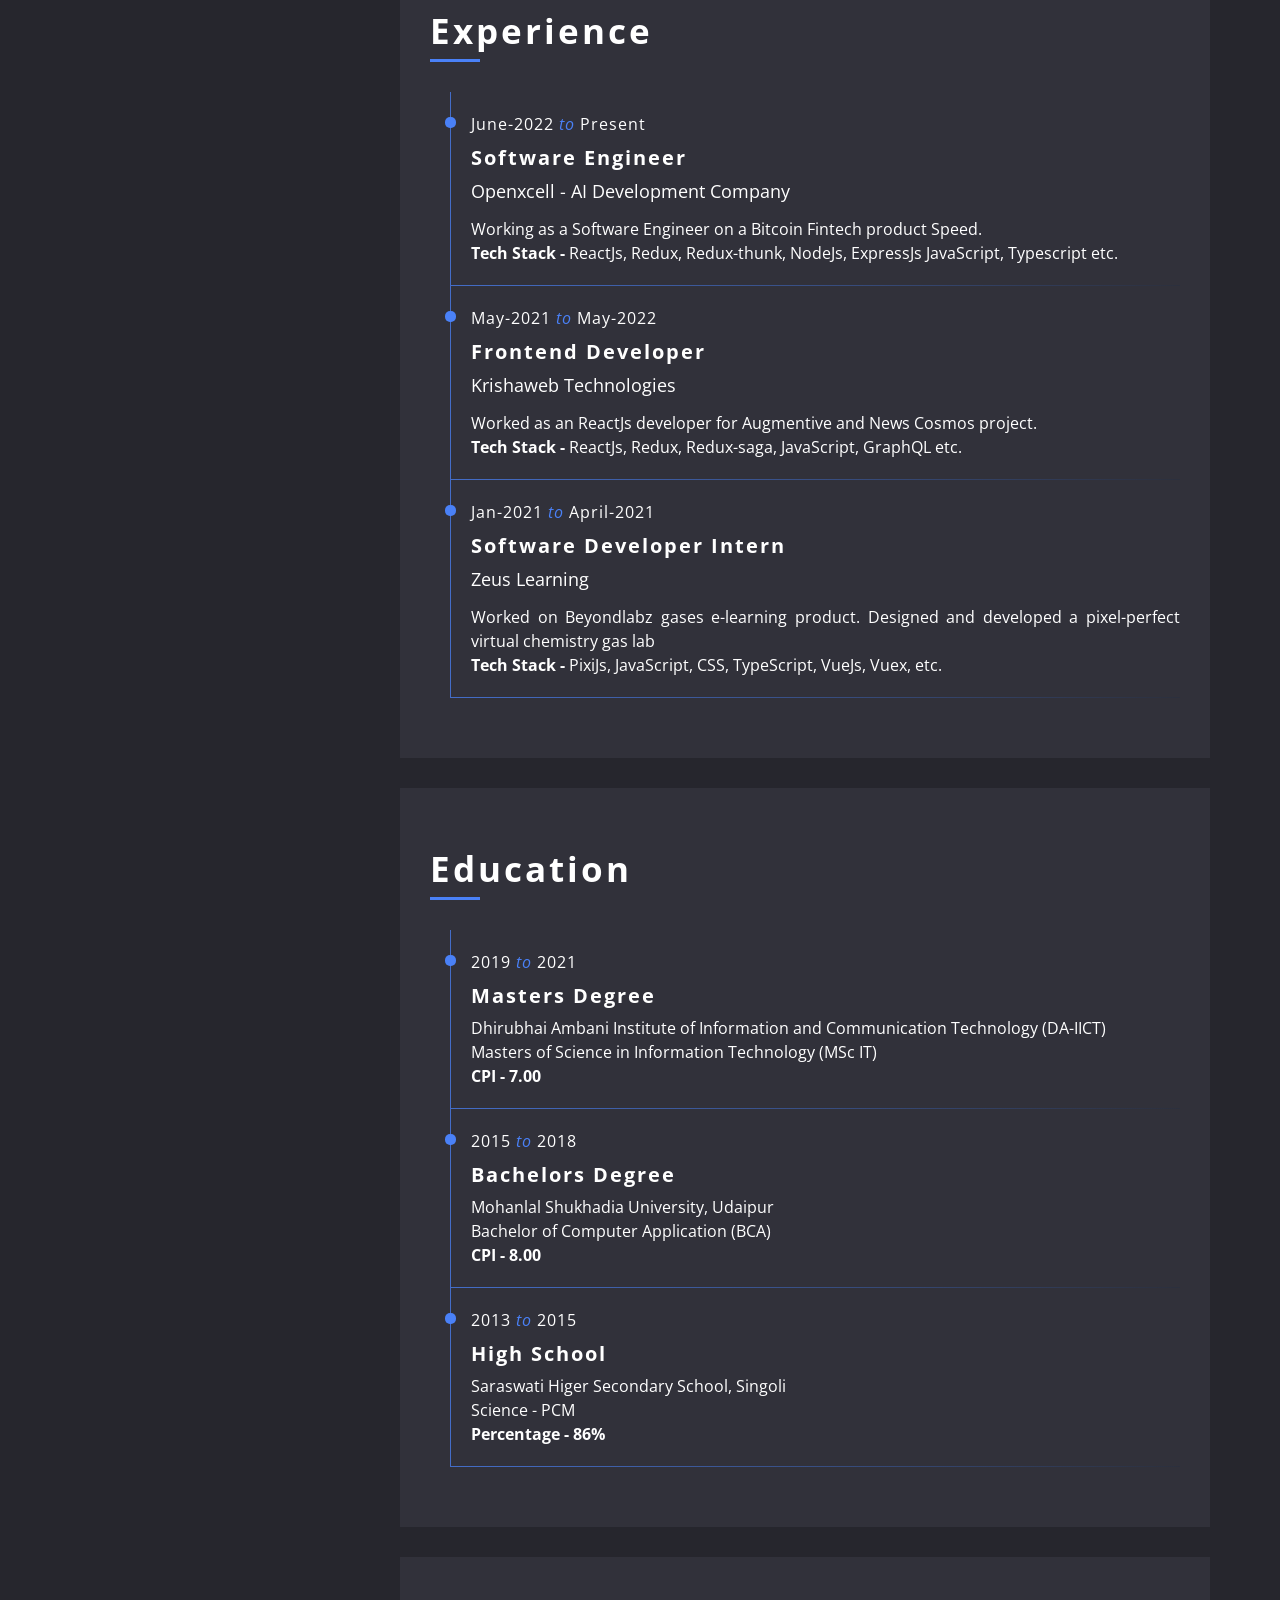
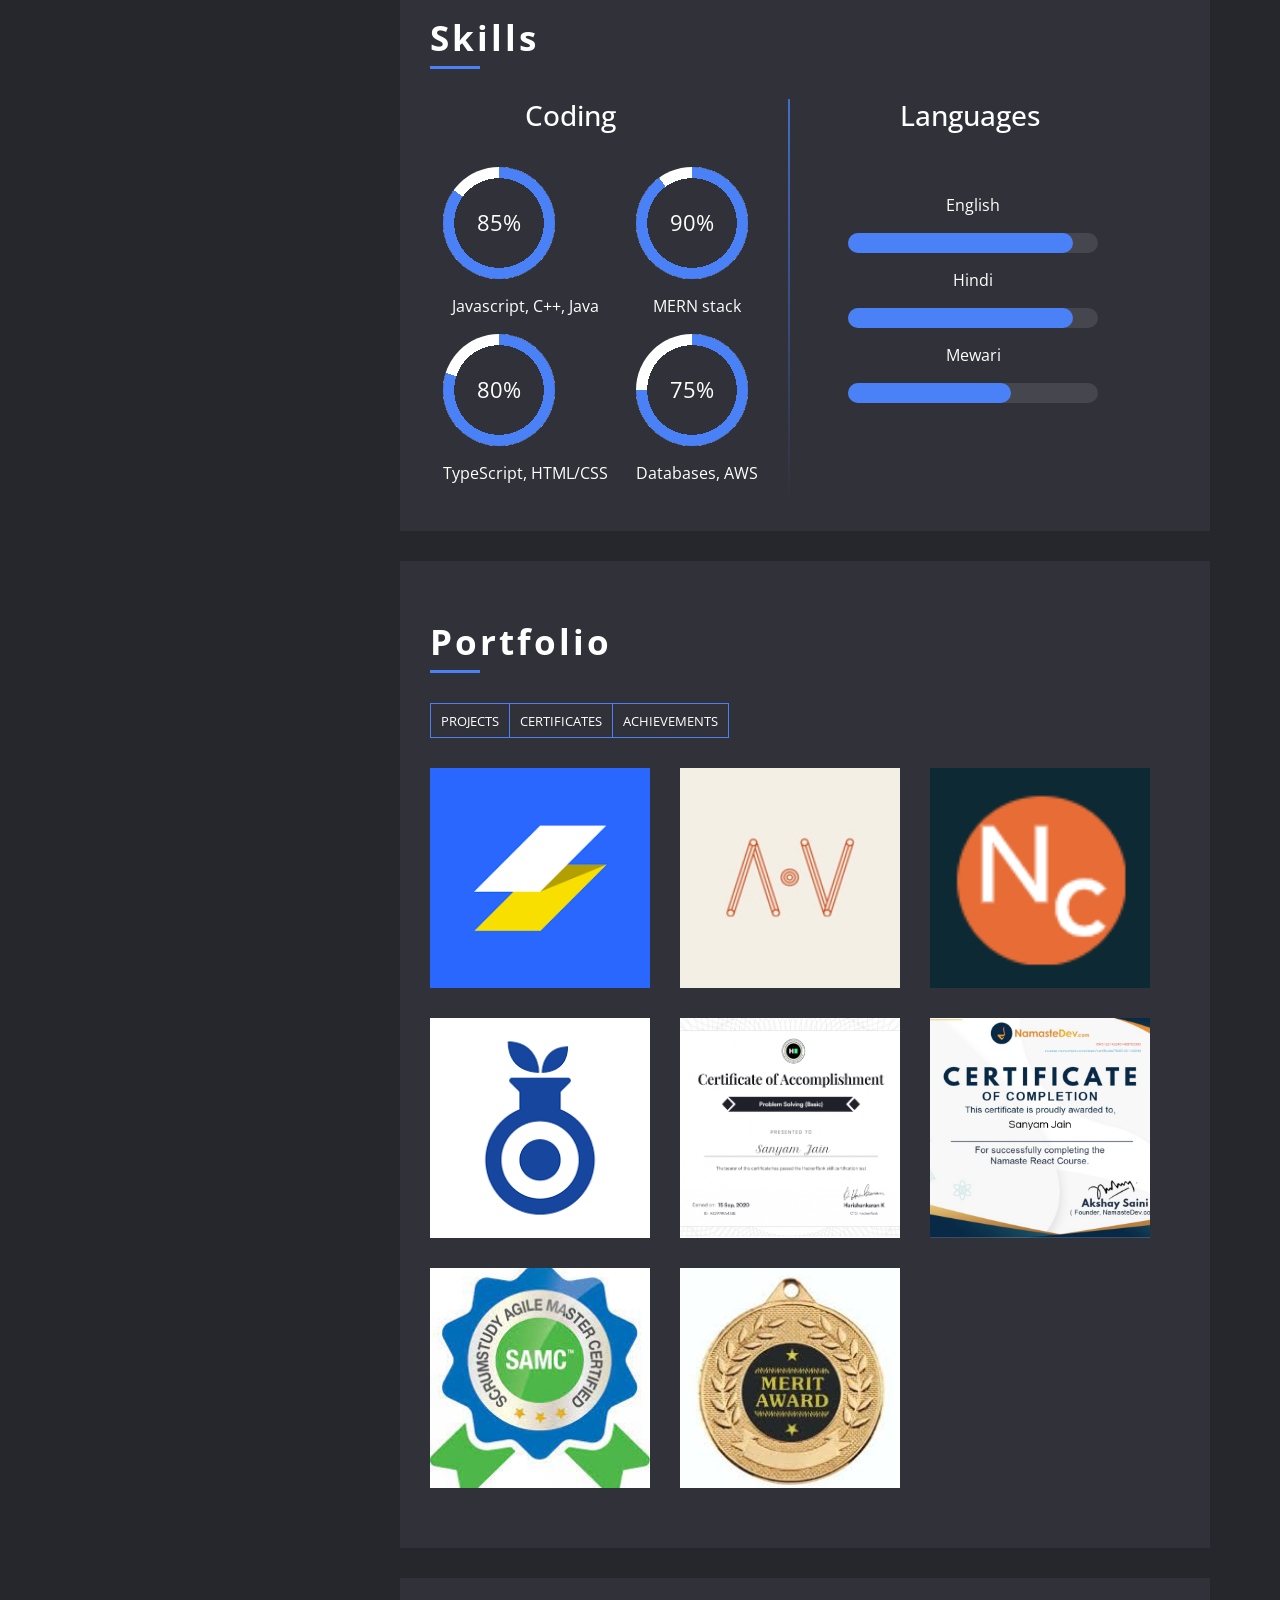
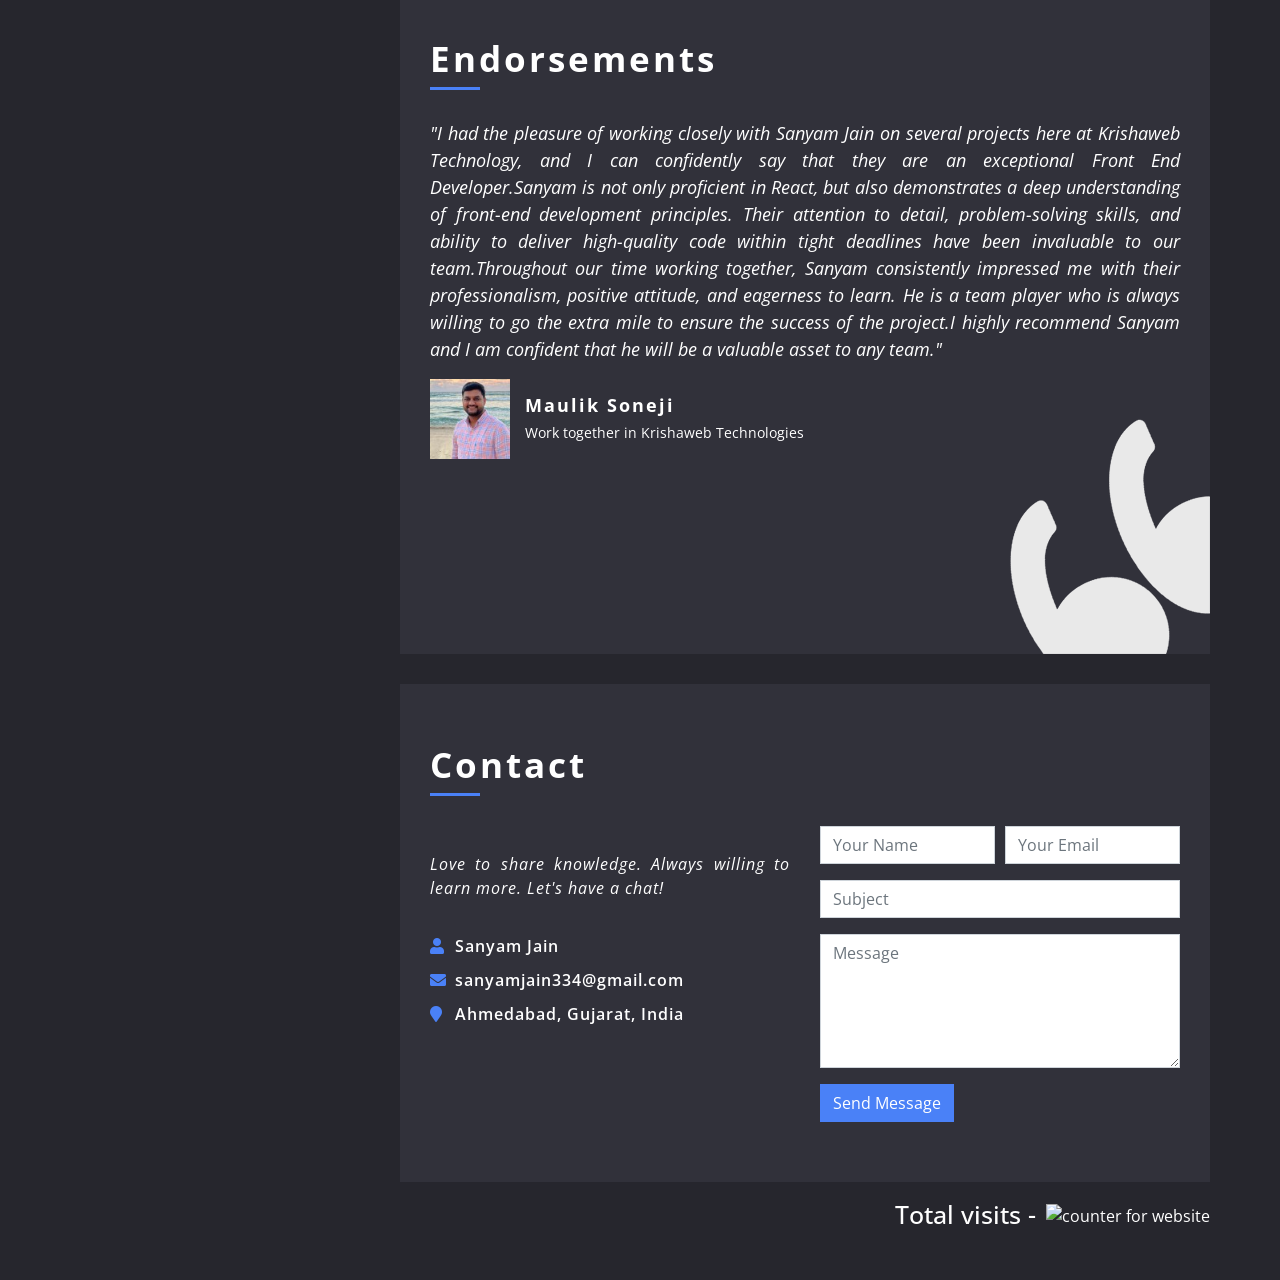
==== commit 9a83a97c: "resume url update" ====
--- a/index.html
+++ b/index.html
@@ -85,7 +85,8 @@
             <!-- Large Button Start -->
             <div class="large-btn">
                 <div class="content-inner">
-                    <a class="btn" href="https://drive.google.com/file/d/1Pmd5AHP1YqBrMkX0gBopJZyZ5U7llmZp/view"
+                    <a class="btn"
+                        href="https://drive.google.com/file/d/1olJtDUdDNQEKEglqQGTG_XcyNiXXj63d/view?usp=sharing"
                         target="_blank"><i class="fa fa-download"></i>Resume</a>
                     <a class="btn" href="#contact"><i class="fa fa-envelope"></i>Contact Me</a>
                 </div>
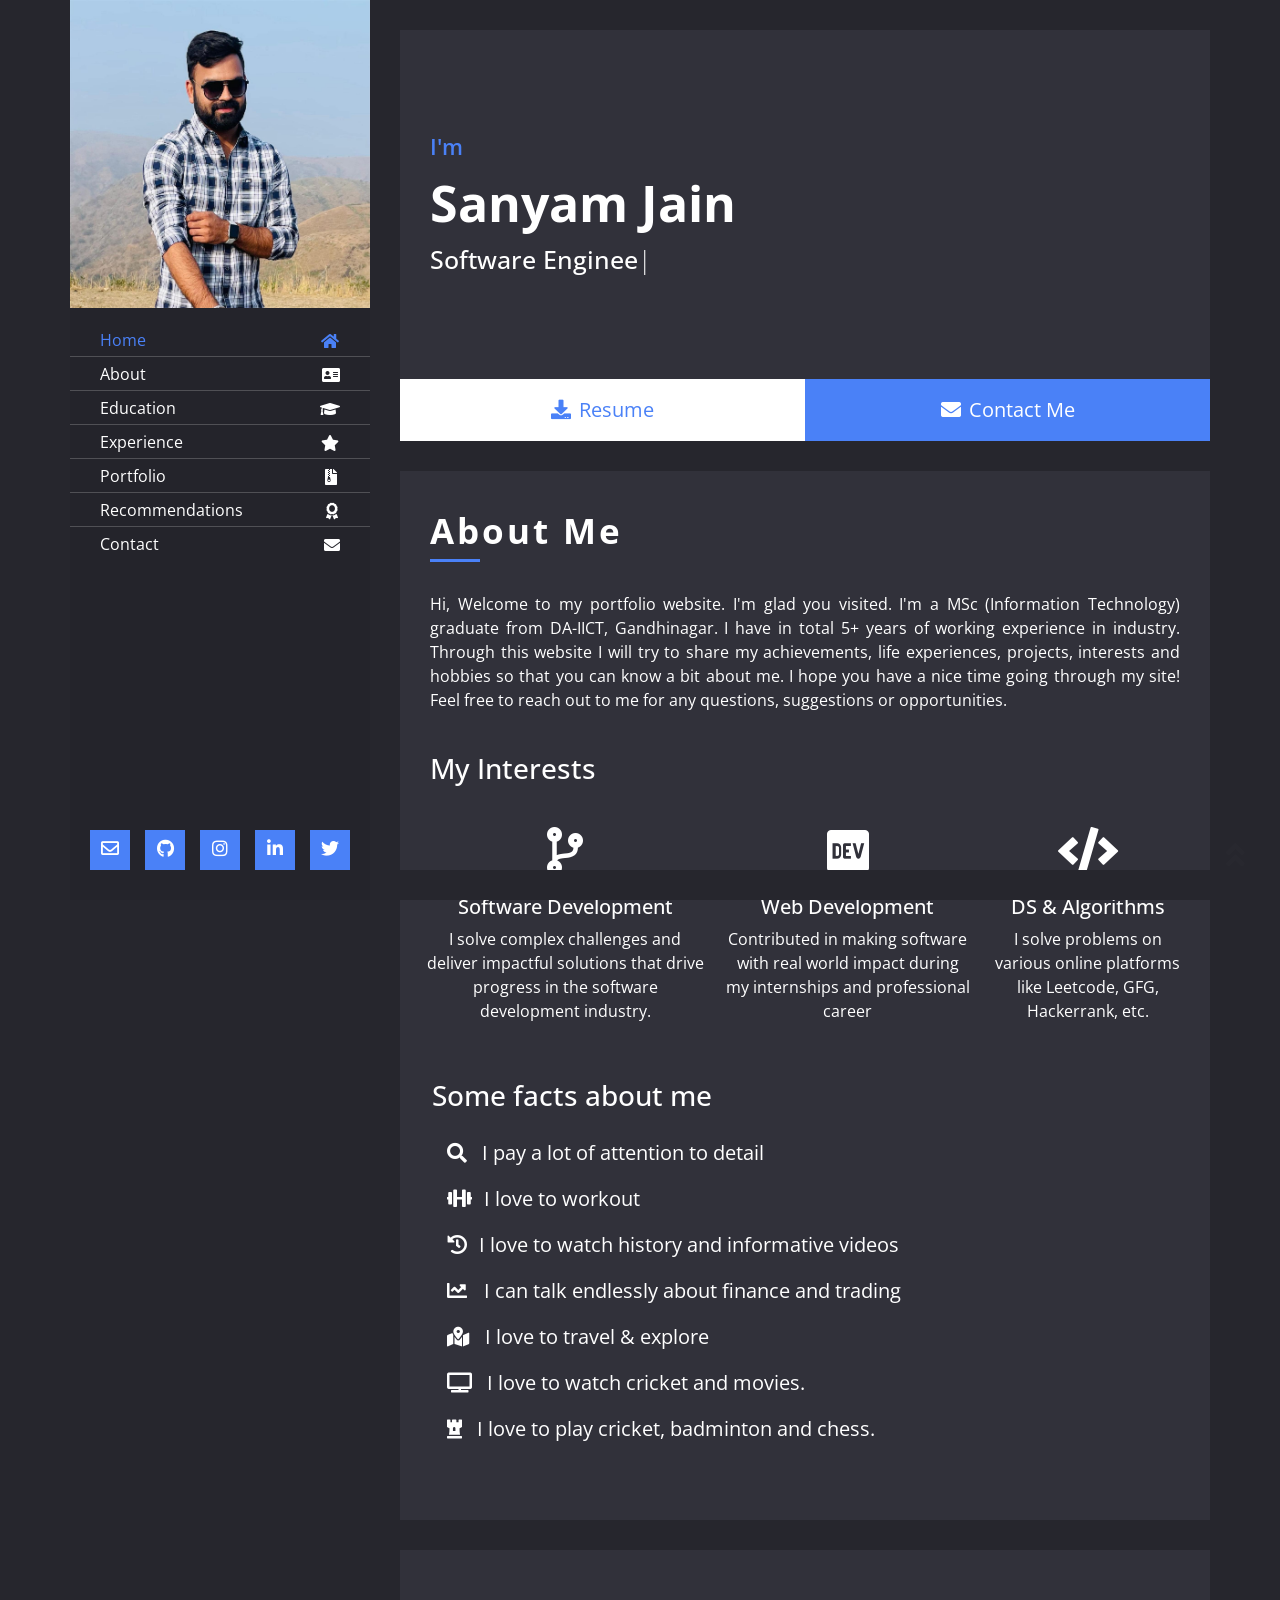
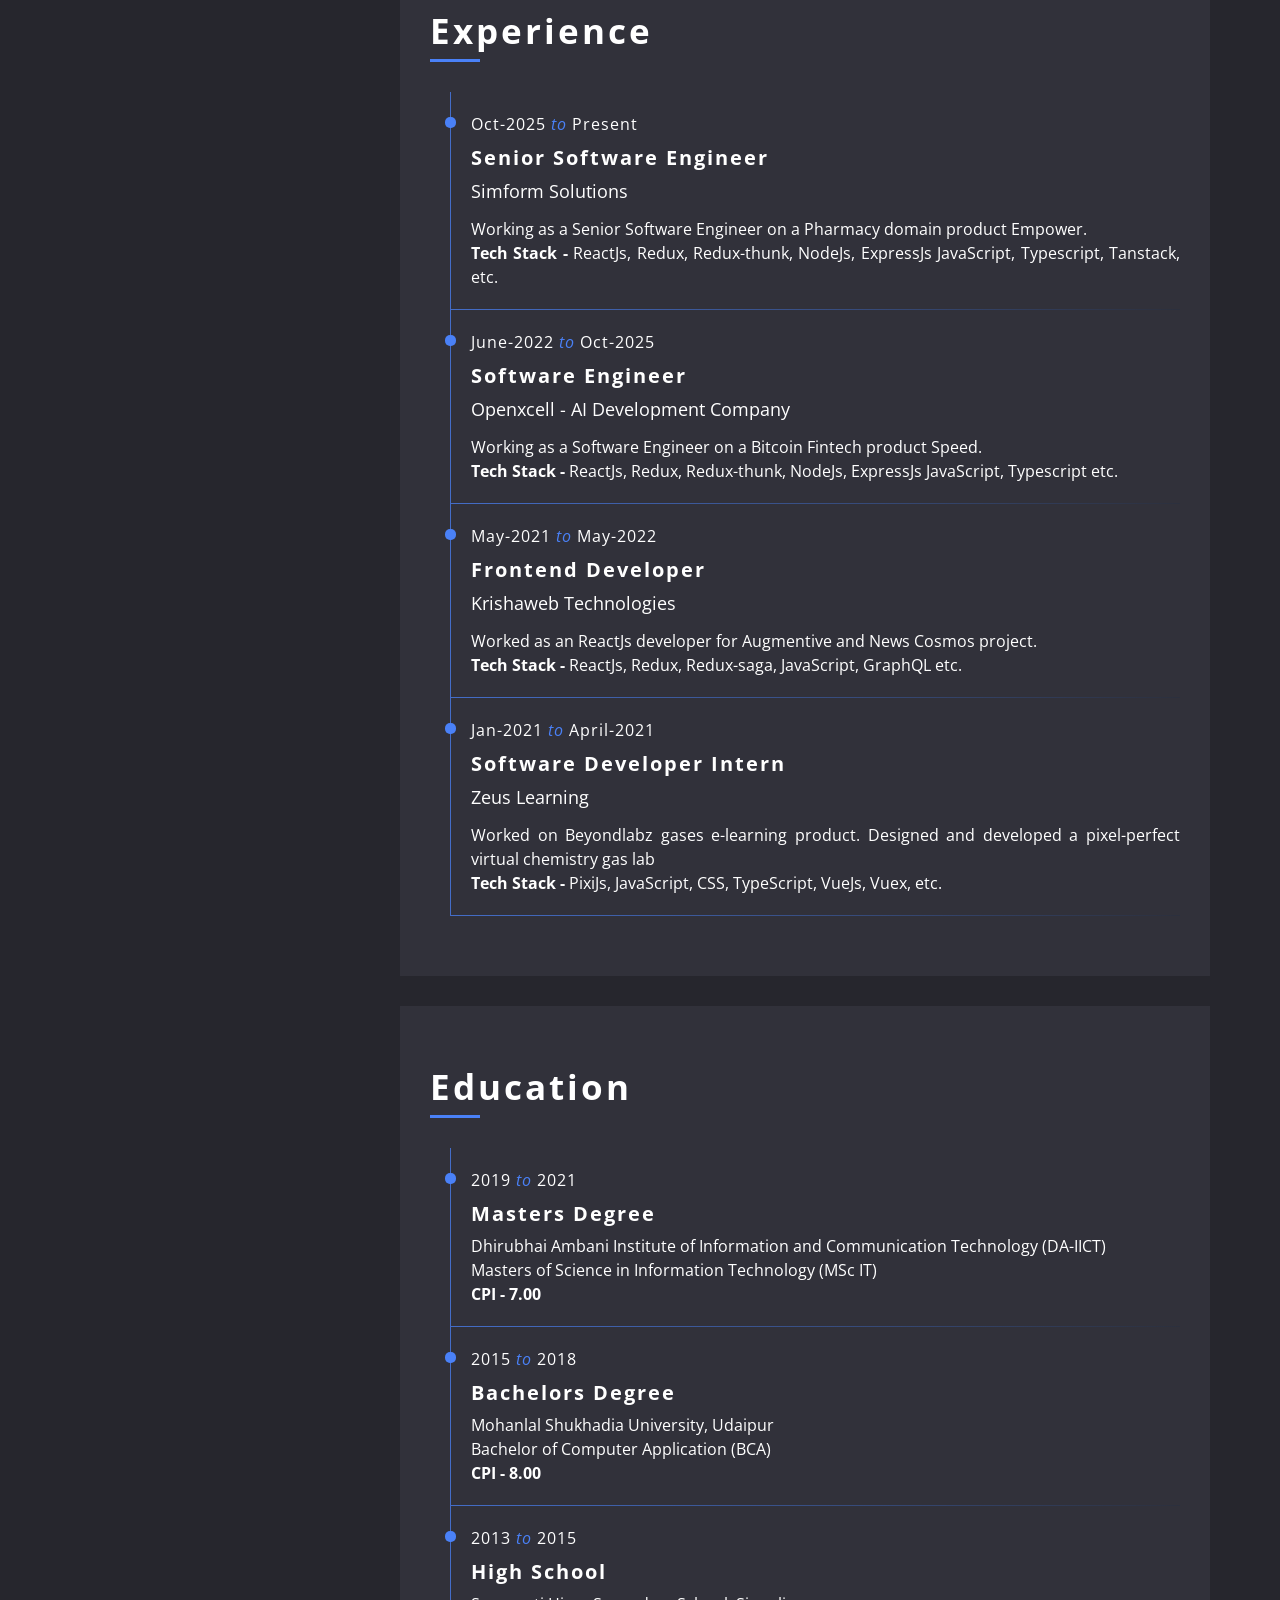
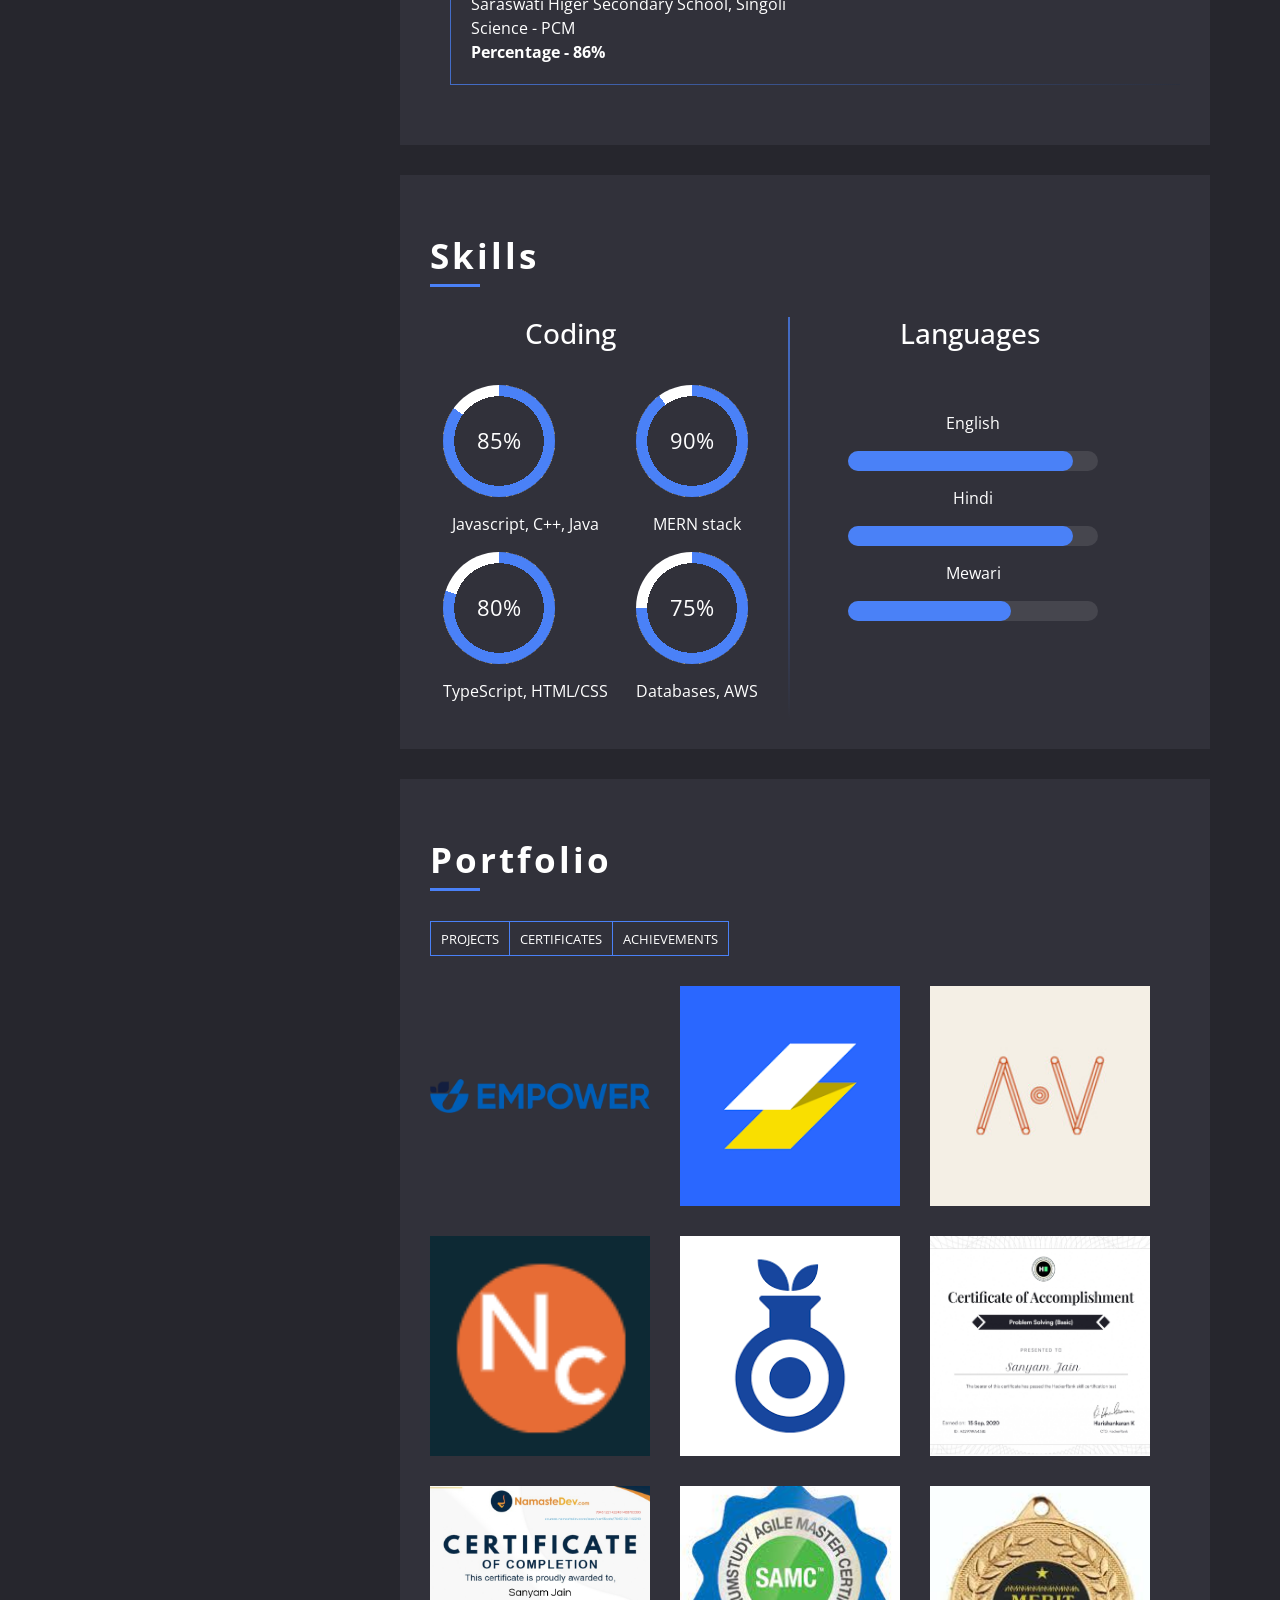
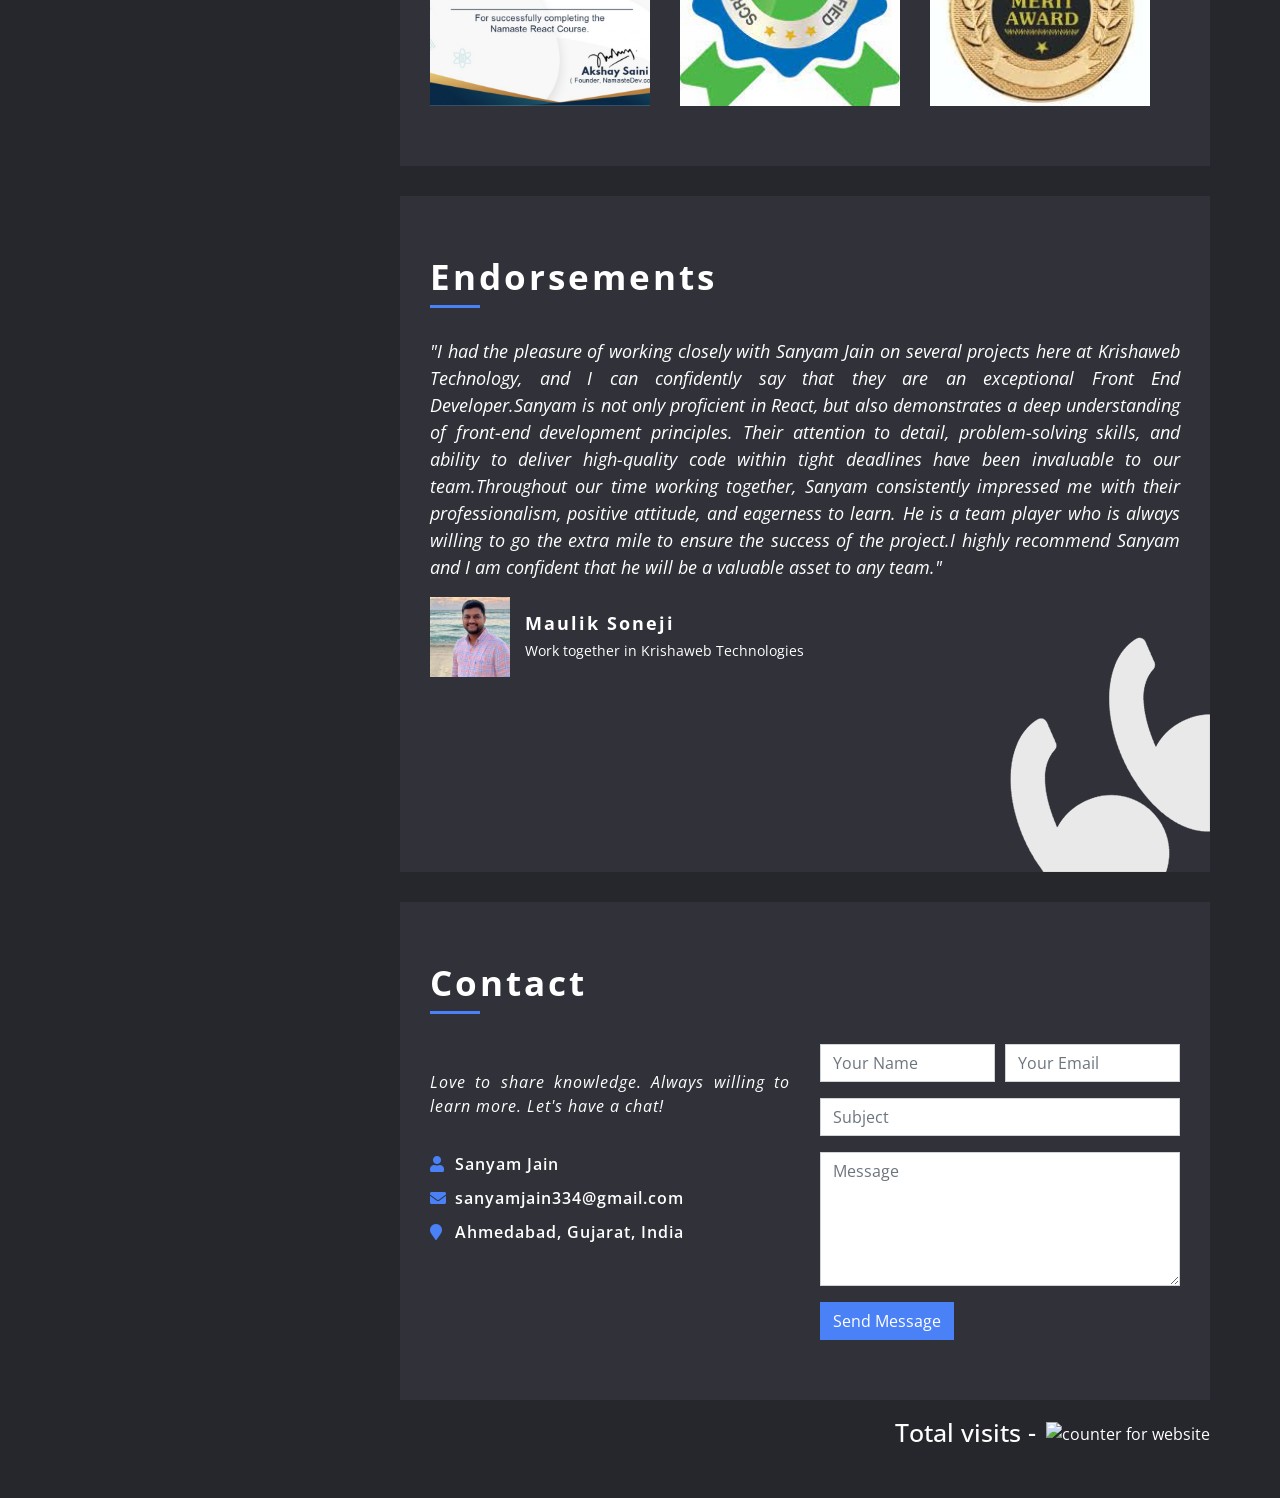
==== commit 77718acf: "update resume link and enhance portfolio section with new project and added a new experience" ====
--- a/index.html
+++ b/index.html
@@ -86,7 +86,7 @@
             <div class="large-btn">
                 <div class="content-inner">
                     <a class="btn"
-                        href="https://drive.google.com/file/d/1olJtDUdDNQEKEglqQGTG_XcyNiXXj63d/view?usp=sharing"
+                        href="https://drive.google.com/file/d/1JlaJ65Z4D_V0QIQ4CirrzLd56bxboNvE/view"
                         target="_blank"><i class="fa fa-download"></i>Resume</a>
                     <a class="btn" href="#contact"><i class="fa fa-envelope"></i>Contact Me</a>
                 </div>
@@ -106,7 +106,7 @@
                     <div class="row align-items-center">
                         <div class="col-md-6 about-margin">
                             <p>Hi, Welcome to my portfolio website. I'm glad you visited. I'm a MSc (Information
-                                Technology) graduate from DA-IICT, Gandhinagar. I have in total 4+ years of working
+                                Technology) graduate from DA-IICT, Gandhinagar. I have in total 5+ years of working
                                 experience in industry. Through this website I will try to share my achievements, life
                                 experiences, projects, interests and hobbies so that you can know a bit about me.
                                 I hope you have a nice time going through my site! Feel free to reach out to me for any
@@ -210,7 +210,21 @@
                     <div class="align-items-center">
                         <div>
                             <div class="edu-col border-btm">
-                                <span>June-2022 <i>to </i> Present</span>
+                                <span>Oct-2025 <i>to </i> Present</span>
+                                <h3>Senior Software Engineer</h3>
+                                <p class="company-name"><a href="https://www.simform.com/" target="_blank"> Simform Solutions</a>
+                                </p>
+                                <p>Working as a Senior Software Engineer on a Pharmacy domain product <a
+                                        href="https://www.empowerpharmacy.com/" target="_blank">Empower</a>.</p>
+                                <p><strong>Tech Stack - </strong>ReactJs, Redux, Redux-thunk, NodeJs, ExpressJs
+                                    JavaScript, Typescript, Tanstack,
+                                    etc.
+                                </p>
+                            </div>
+                        </div>
+                        <div>
+                            <div class="edu-col border-btm">
+                                <span>June-2022 <i>to </i> Oct-2025</span>
                                 <h3>Software Engineer</h3>
                                 <p class="company-name"><a href="https://www.openxcell.com/" target="_blank"> Openxcell
                                         - AI Development Company</a>
@@ -378,6 +392,17 @@
                     </div>
                     <div class="row portfolio-container">
                         <!-- Project Start -->
+                        <div class="col-lg-4 col-md-6 portfolio-item projects">
+                            <div class="portfolio-wrap">
+                                <figure>
+                                    <img src="img/Empower-Full-Color@4x.webp" style="object-fit: contain;" class="img-fluid" alt="">
+                                    <a href="https://www.empowerpharmacy.com/" target="_blank" class="link-details"
+                                        title="More Details"><i class="fab fa-github"></i></a>
+                                    <a class="portfolio-title">Empower Pharmacy<span>Customized your medications</span></a>
+                                </figure>
+                            </div>
+                        </div>
+
                         <div class="col-lg-4 col-md-6 portfolio-item projects">
                             <div class="portfolio-wrap">
                                 <figure>
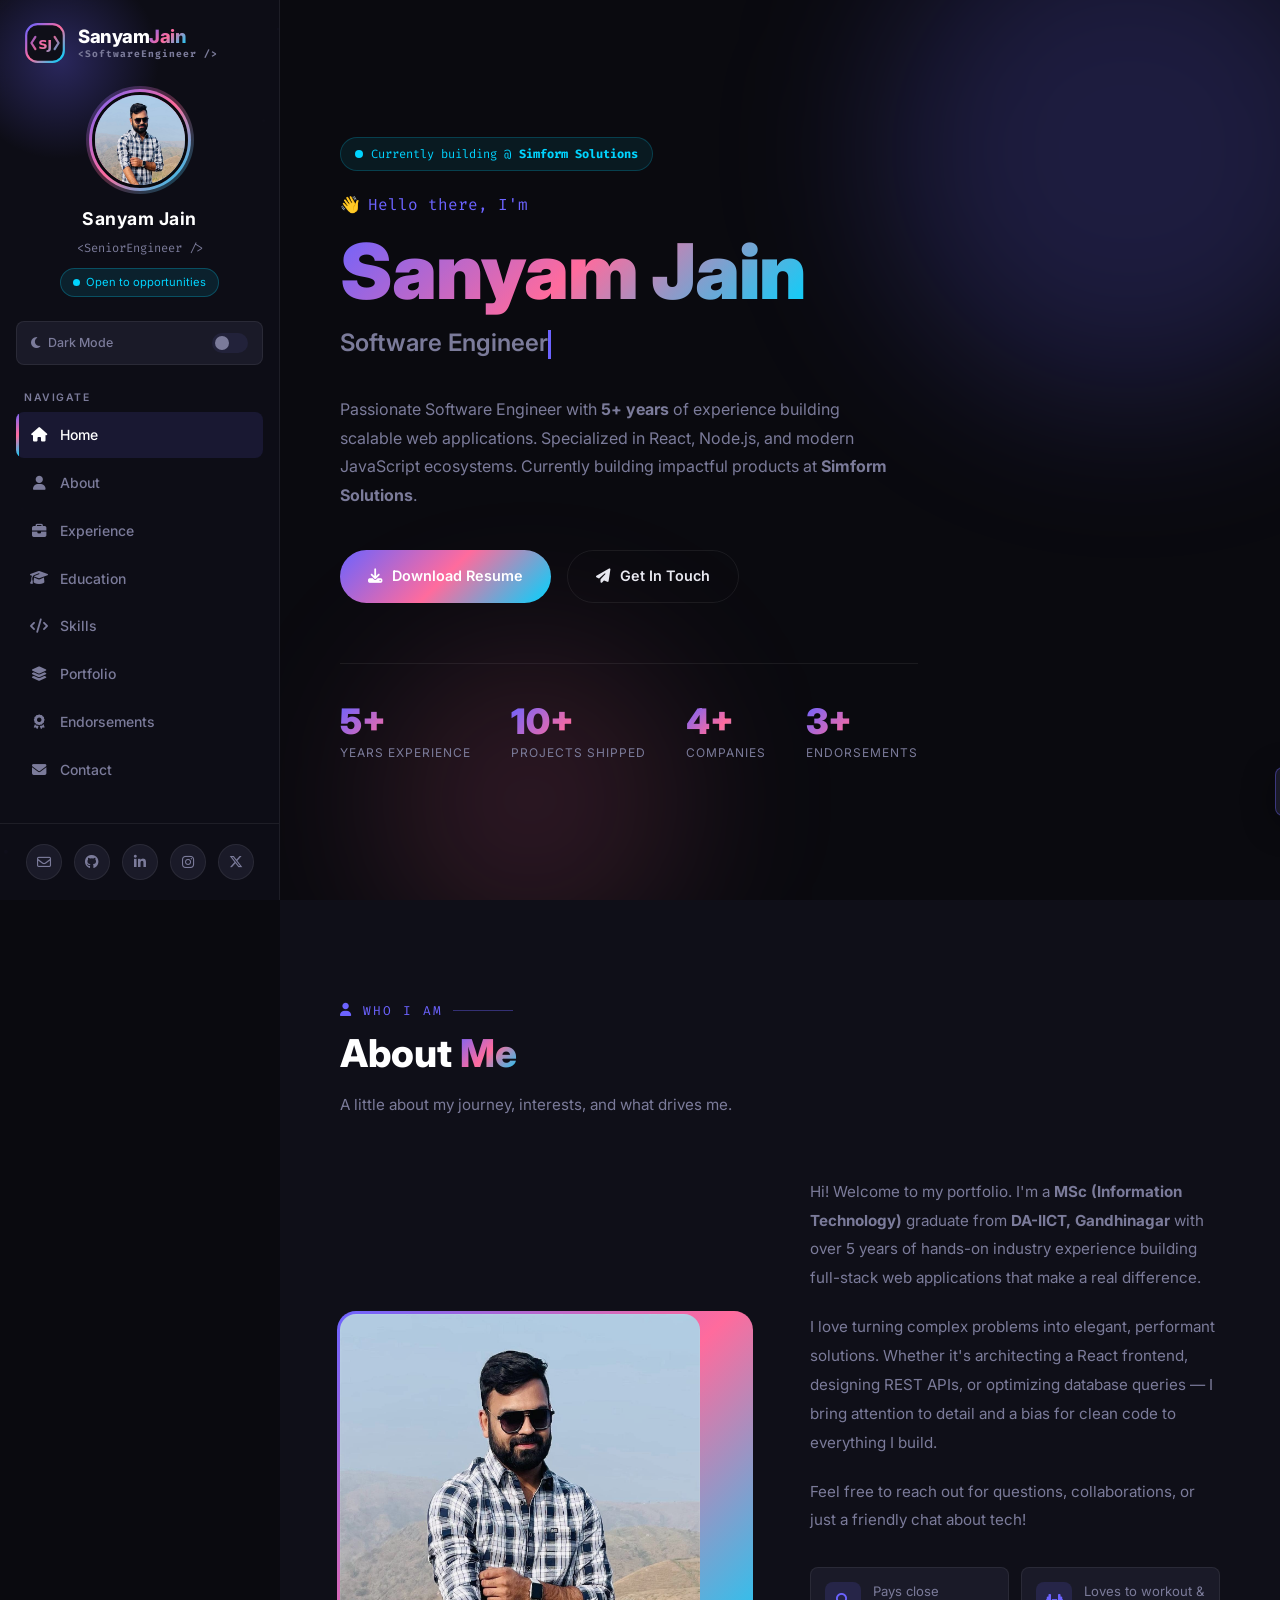
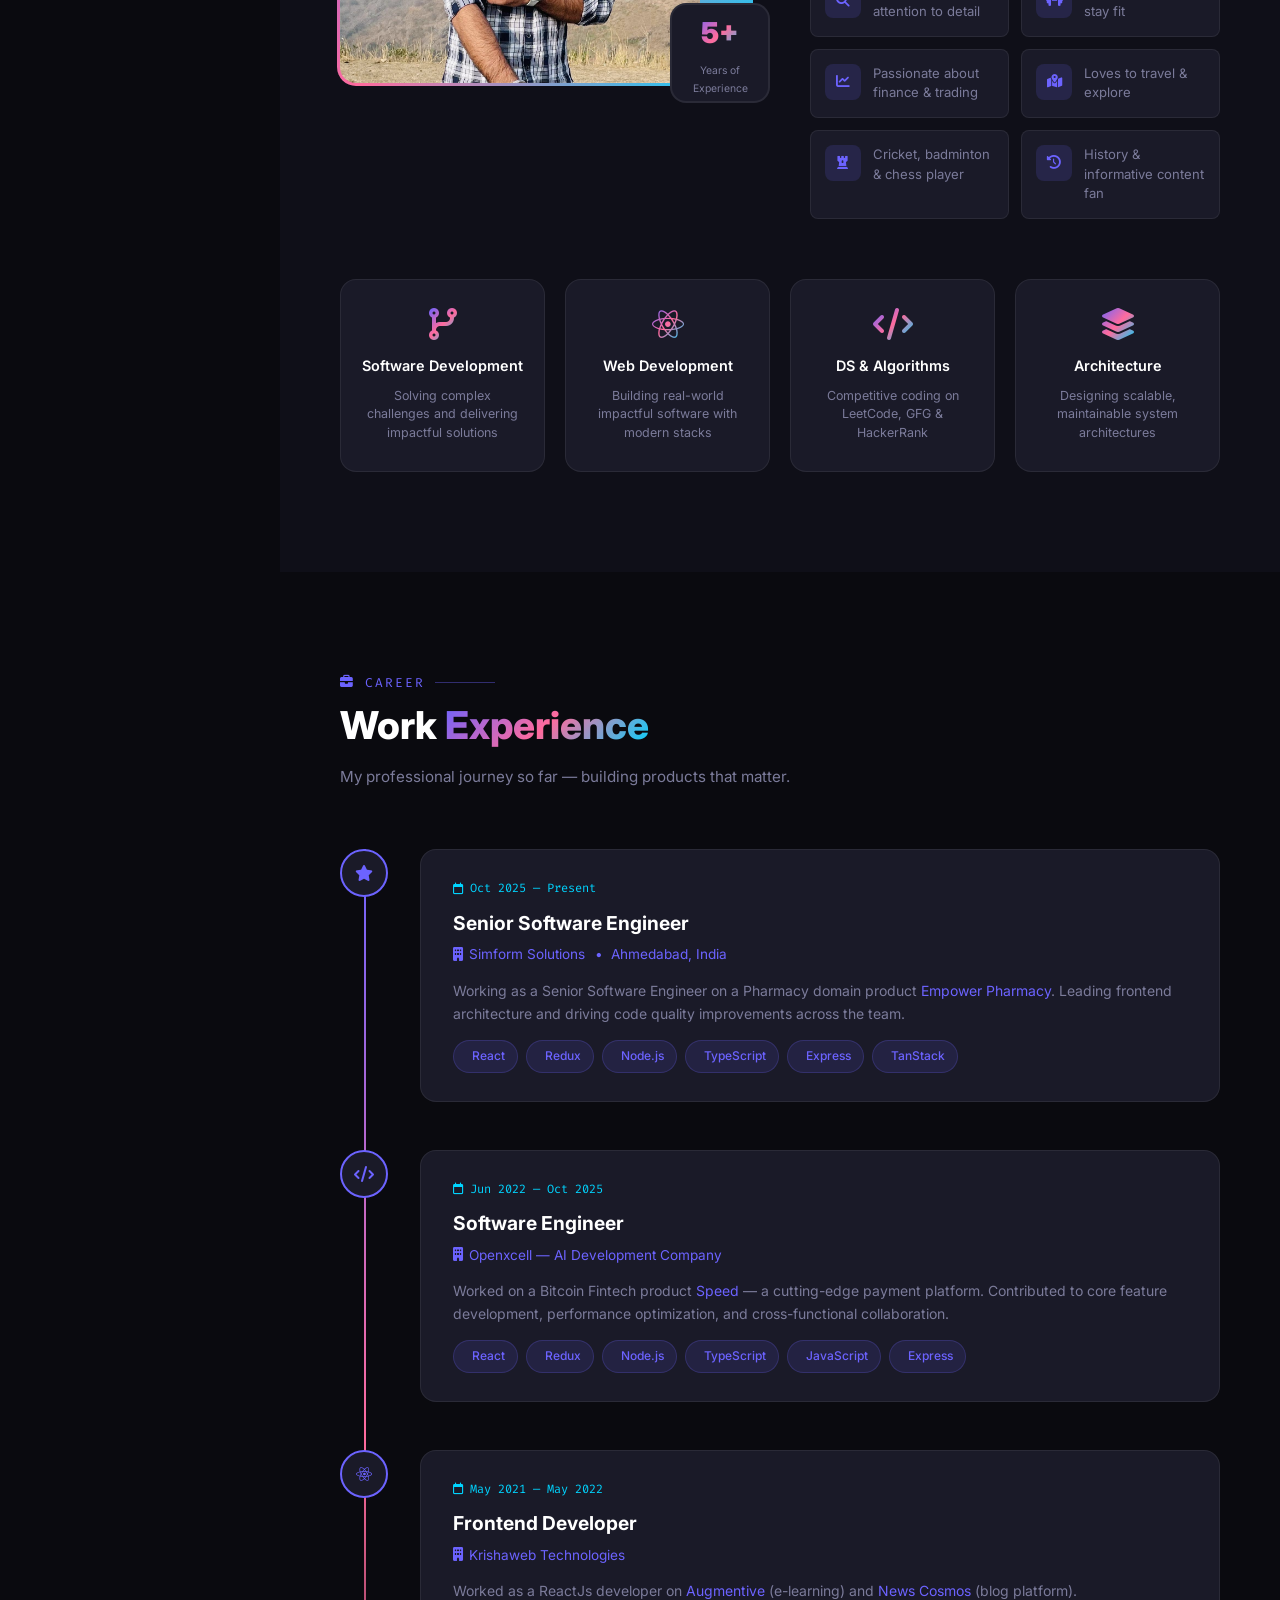
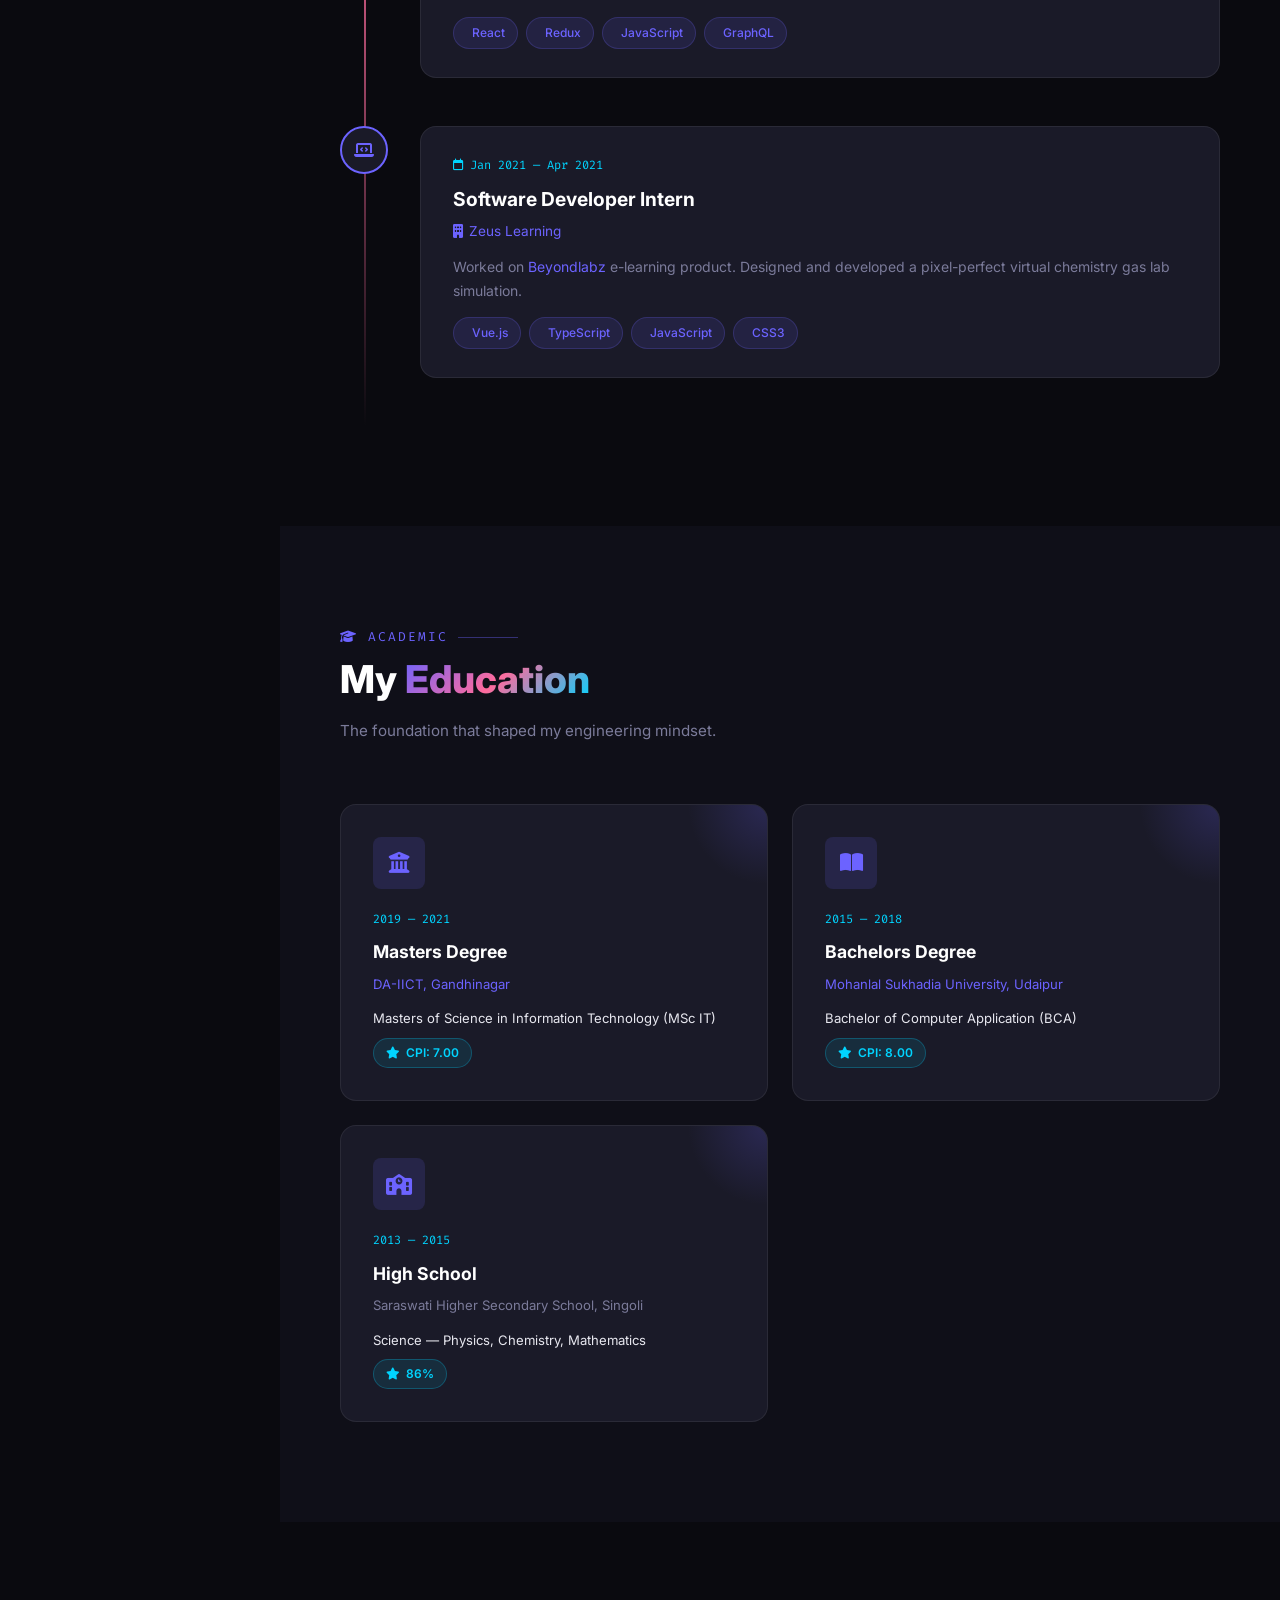
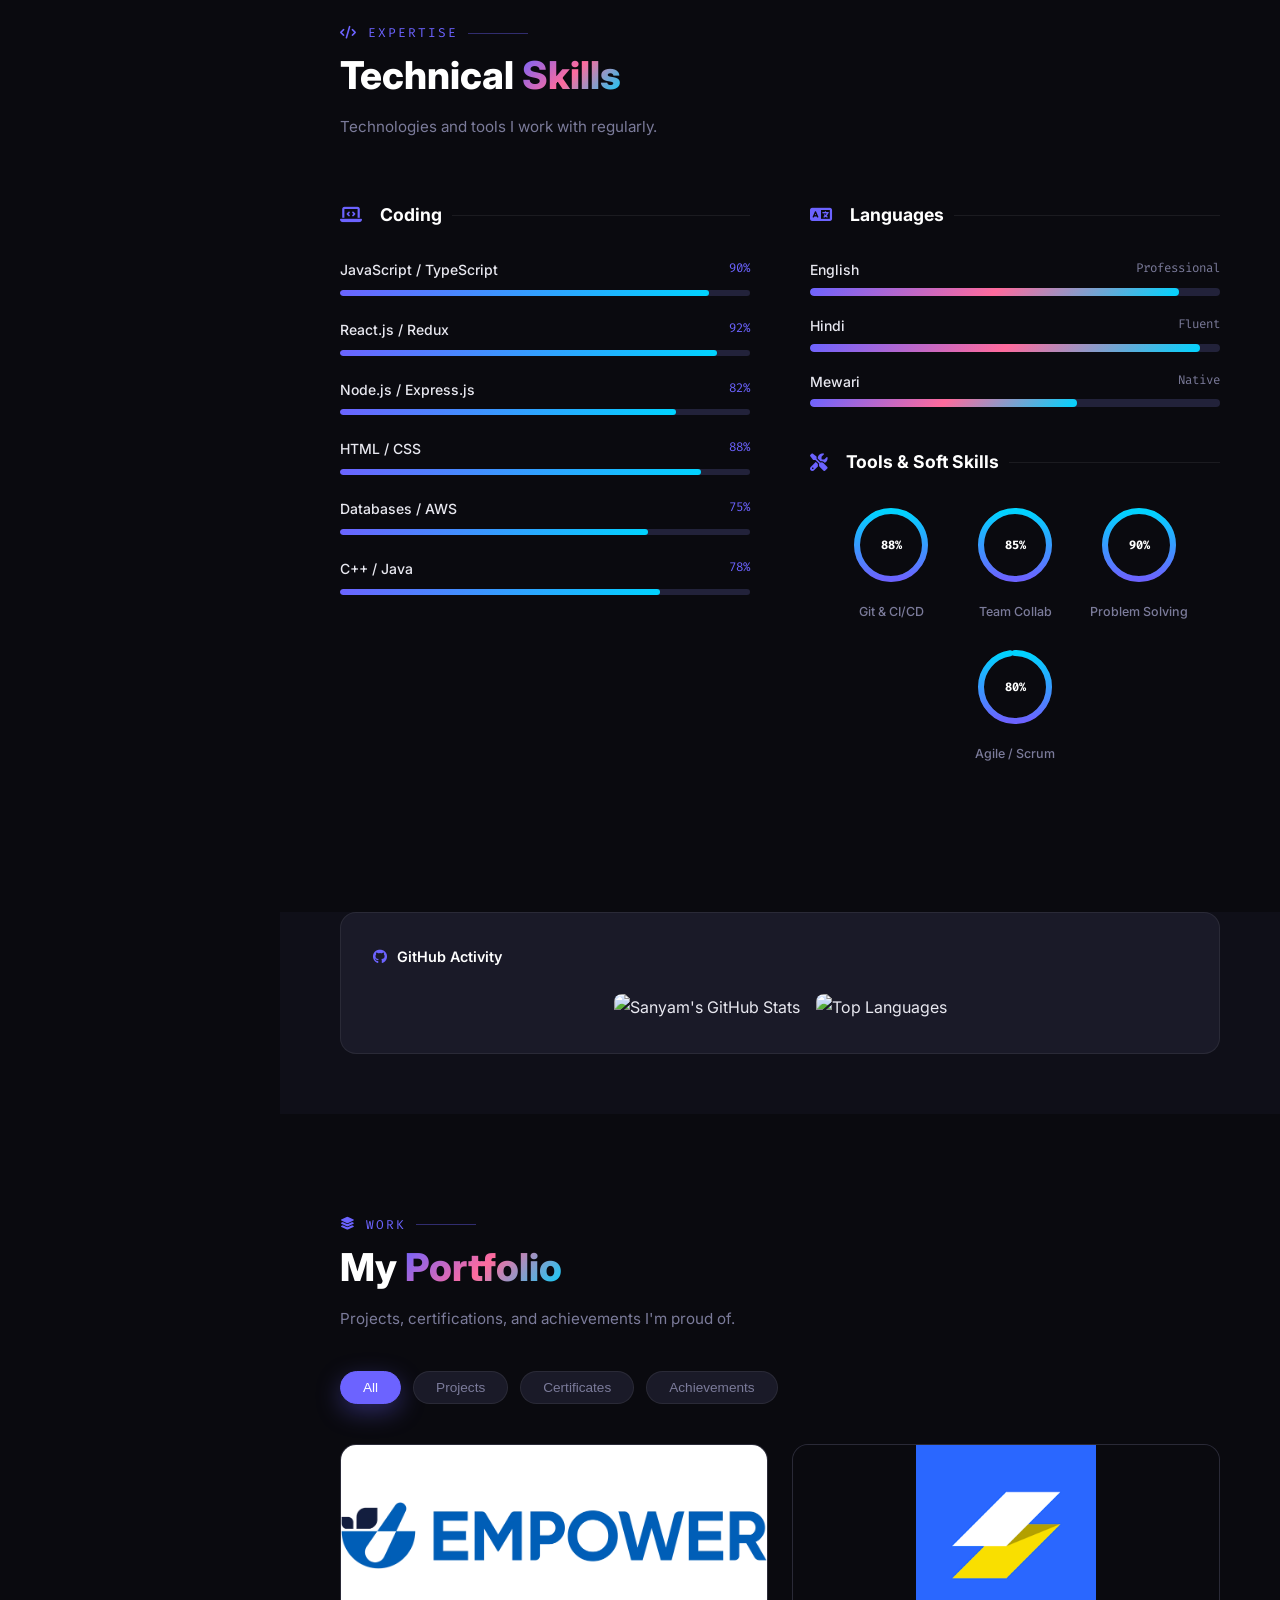
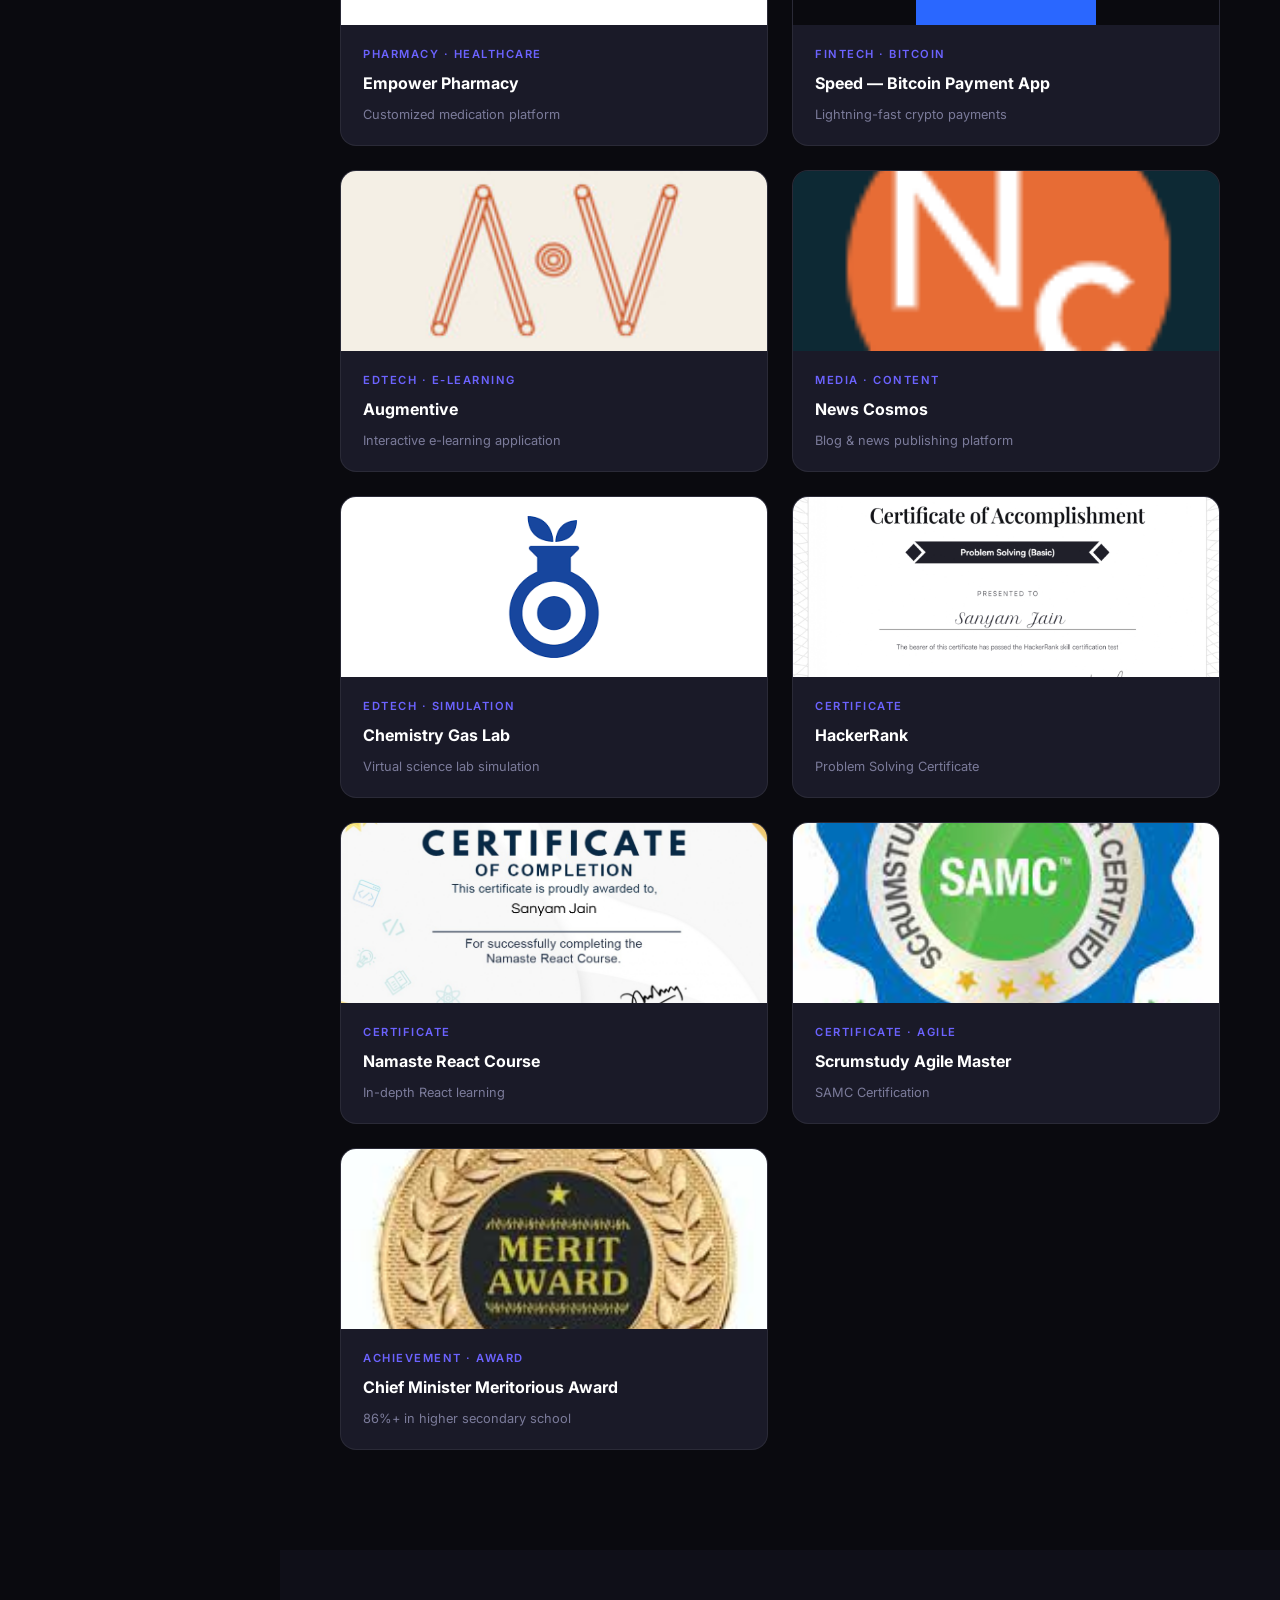
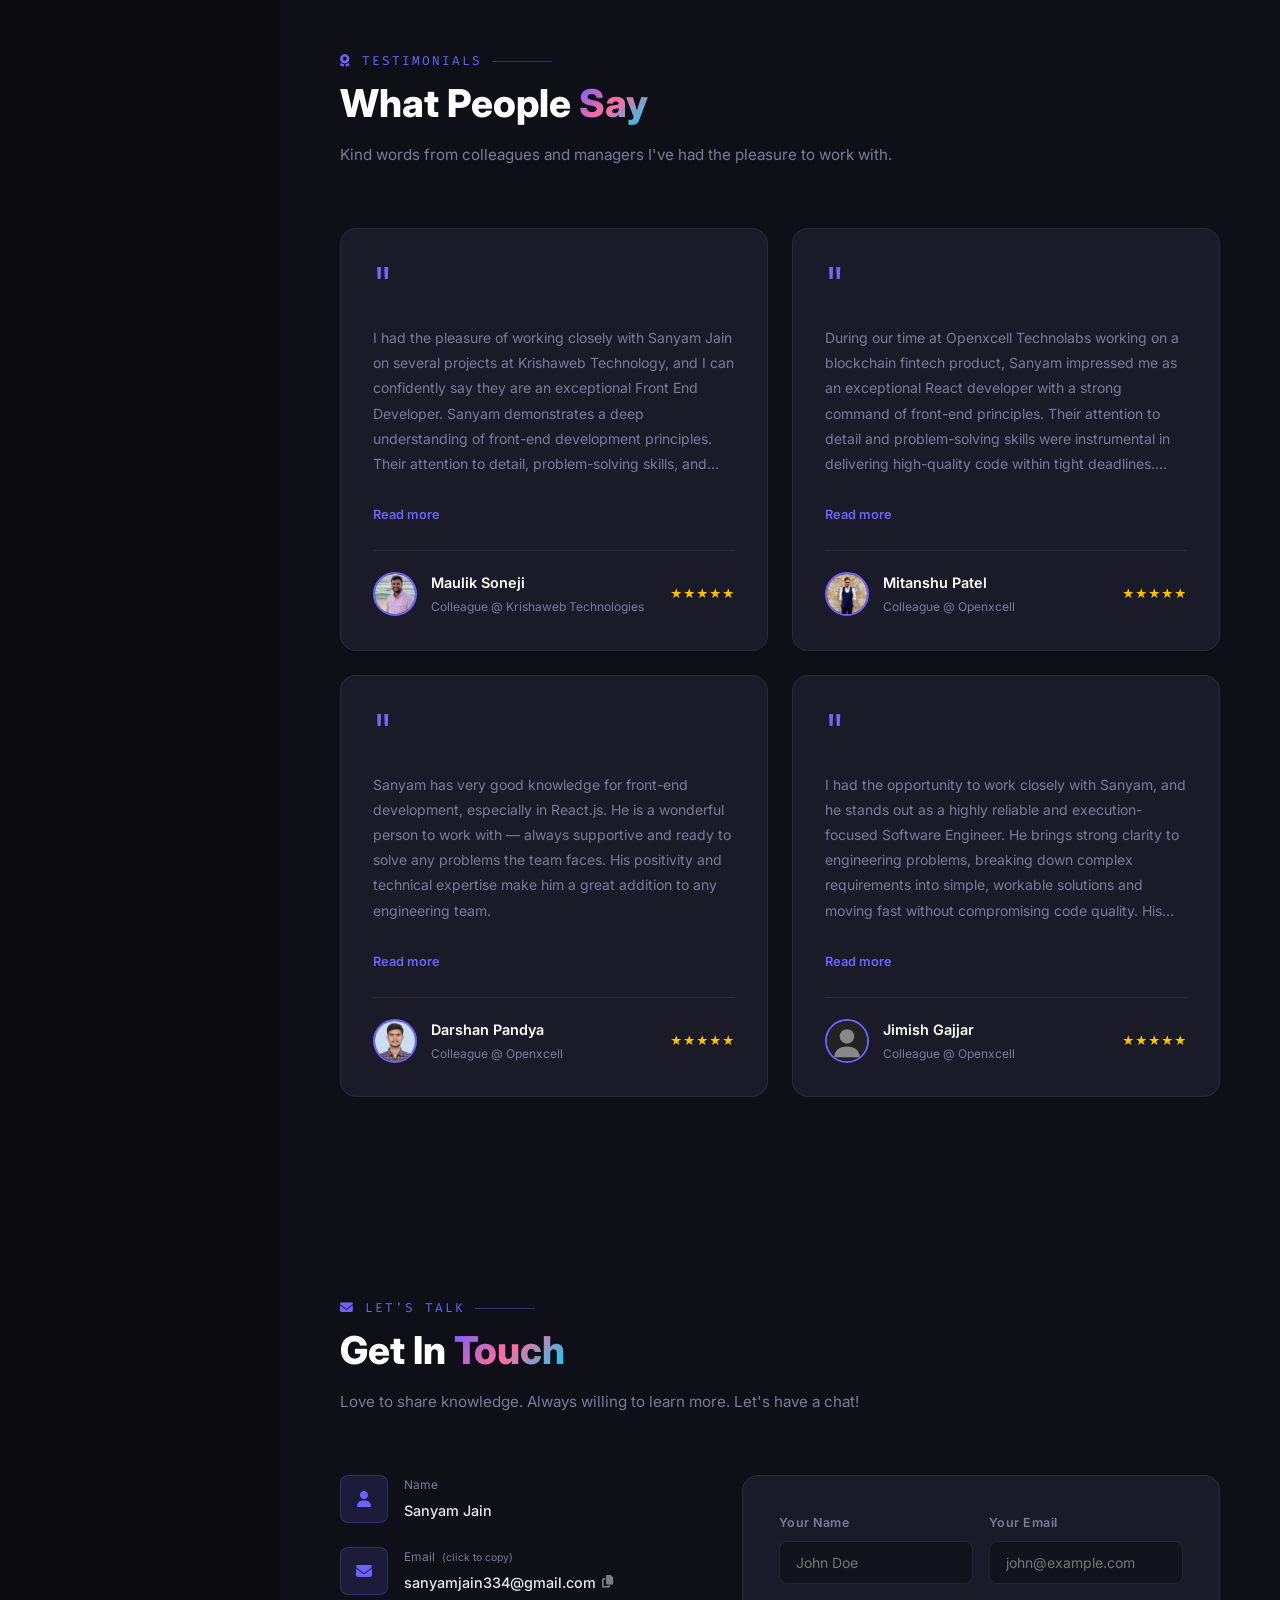
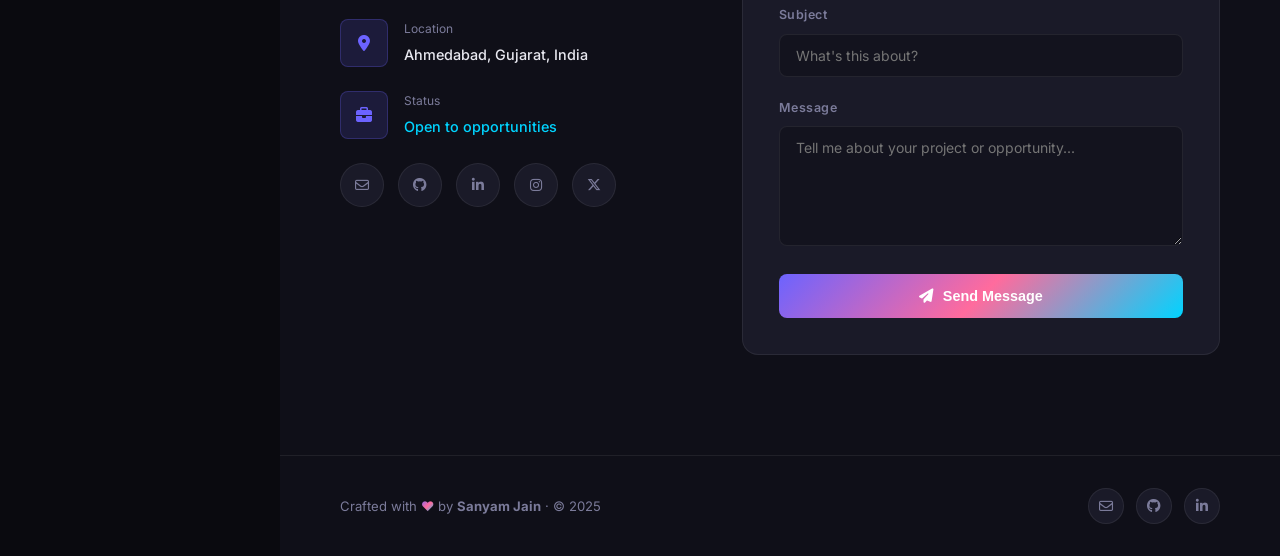
==== commit 1d37c45b: "added new portfolio" ====
--- a/index.html
+++ b/index.html
@@ -1,679 +1,4414 @@
-<!DOCTYPE html>
+<!doctype html>
 <html lang="en">
-
-<head>
-    <meta charset="utf-8">
-    <title>Sanyam Jain</title>
-    <meta content="width=device-width" name="viewport">
-    <html xmlns="http://www.w3.org/1999/xhtml" xmlns:fb="http://ogp.me/ns/fb#">
-    <!-- Favicon -->
-    <link href="img/favicon.png" rel="icon">
+  <head>
+    <meta charset="UTF-8" />
+    <meta name="viewport" content="width=device-width, initial-scale=1.0" />
+    <title>
+      Sanyam Jain — Senior Software Engineer | React · Node.js · MERN
+    </title>
+
+    <!-- ── SEO & Open Graph ───────────────────────────────────────────────── -->
+    <meta
+      name="description"
+      content="Sanyam Jain — Senior Software Engineer with 5+ years of experience in React, Node.js, TypeScript and the MERN stack. Currently building at Simform Solutions."
+    />
+    <meta
+      name="keywords"
+      content="Sanyam Jain, Software Engineer, React Developer, MERN Stack, Frontend, Node.js, TypeScript, Portfolio, Ahmedabad"
+    />
+    <meta name="author" content="Sanyam Jain" />
+    <meta name="robots" content="index, follow" />
+    <link
+      rel="canonical"
+      href="https://sanyam-jain16.github.io/portfolio.html"
+    />
+
+    <!-- Open Graph -->
+    <meta property="og:type" content="website" />
+    <meta
+      property="og:url"
+      content="https://sanyam-jain16.github.io/portfolio.html"
+    />
+    <meta
+      property="og:title"
+      content="Sanyam Jain — Senior Software Engineer"
+    />
+    <meta
+      property="og:description"
+      content="5+ years building scalable web apps with React, Node.js & TypeScript. Currently at Simform Solutions."
+    />
     <meta property="og:image" content="img/profile.jpg" />
-
-    <link href="https://fonts.googleapis.com/css2?family=Open+Sans:300;400;600;700;800&display=swap" rel="stylesheet">
-
-    <link href="https://stackpath.bootstrapcdn.com/bootstrap/4.4.1/css/bootstrap.min.css" rel="stylesheet">
-    <link href="https://cdnjs.cloudflare.com/ajax/libs/font-awesome/5.12.0/css/all.min.css" rel="stylesheet">
-    <link href="lib/slick/slick.css" rel="stylesheet">
-    <link href="lib/slick/slick-theme.css" rel="stylesheet">
-
-    <link href="css/style.css" rel="stylesheet">
-</head>
-
-<body data-spy="scroll" data-target=".navbar" data-offset="51">
-    <div class="wrapper">
-        <div class="sidebar">
-            <div class="sidebar-header">
-                <img src="img/profile.jpg" alt="Image">
+    <meta property="og:image:alt" content="Sanyam Jain profile photo" />
+    <meta property="og:locale" content="en_IN" />
+
+    <!-- Twitter Card -->
+    <meta name="twitter:card" content="summary_large_image" />
+    <meta name="twitter:site" content="@sanyamsjain" />
+    <meta name="twitter:creator" content="@sanyamsjain" />
+    <meta
+      name="twitter:title"
+      content="Sanyam Jain — Senior Software Engineer"
+    />
+    <meta
+      name="twitter:description"
+      content="5+ years building scalable web apps with React, Node.js & TypeScript."
+    />
+    <meta name="twitter:image" content="img/profile.jpg" />
+
+    <link rel="icon" type="image/svg+xml" href="img/logo.svg" />
+    <link rel="alternate icon" href="img/favicon.png" />
+    <link rel="preconnect" href="https://fonts.googleapis.com" />
+    <link rel="preconnect" href="https://fonts.gstatic.com" crossorigin />
+    <link
+      href="https://fonts.googleapis.com/css2?family=Inter:wght@300;400;500;600;700;800;900&family=Fira+Code:wght@400;500&display=swap"
+      rel="stylesheet"
+    />
+    <link
+      rel="stylesheet"
+      href="https://cdnjs.cloudflare.com/ajax/libs/font-awesome/6.5.0/css/all.min.css"
+    />
+    <!-- Devicons for brand tech icons -->
+    <link
+      rel="stylesheet"
+      href="https://cdn.jsdelivr.net/gh/devicons/devicon@v2.15.1/devicon.min.css"
+    />
+    <style>
+      /* ── Reset & Base ─────────────────────────────────────────────────────── */
+      *,
+      *::before,
+      *::after {
+        box-sizing: border-box;
+        margin: 0;
+        padding: 0;
+      }
+
+      :root {
+        --bg: #0a0a0f;
+        --bg2: #0f0f18;
+        --bg3: #13131e;
+        --surface: #1a1a28;
+        --surface2: #22223a;
+        --border: rgba(255, 255, 255, 0.07);
+        --accent: #6c63ff;
+        --accent2: #ff6b9d;
+        --accent3: #00d4ff;
+        --text: #e8e8f0;
+        --muted: #7b7b9a;
+        --white: #ffffff;
+        --grad: linear-gradient(135deg, #6c63ff 0%, #ff6b9d 50%, #00d4ff 100%);
+        --grad2: linear-gradient(135deg, #6c63ff, #00d4ff);
+        --sidebar-w: 280px;
+        --radius: 16px;
+        --radius-sm: 8px;
+        --shadow: 0 20px 60px rgba(0, 0, 0, 0.5);
+        --transition: 0.35s cubic-bezier(0.4, 0, 0.2, 1);
+      }
+
+      html {
+        scroll-behavior: smooth;
+      }
+
+      body {
+        font-family: "Inter", sans-serif;
+        background: var(--bg);
+        color: var(--text);
+        line-height: 1.7;
+        overflow-x: hidden;
+      }
+
+      a {
+        color: inherit;
+        text-decoration: none;
+      }
+
+      /* ── Scrollbar ─────────────────────────────────────────────────────────── */
+      ::-webkit-scrollbar {
+        width: 6px;
+      }
+      ::-webkit-scrollbar-track {
+        background: var(--bg);
+      }
+      ::-webkit-scrollbar-thumb {
+        background: var(--accent);
+        border-radius: 3px;
+      }
+
+      /* ── Animated Background ───────────────────────────────────────────────── */
+      #bg-canvas {
+        position: fixed;
+        inset: 0;
+        z-index: 0;
+        pointer-events: none;
+        opacity: 0.35;
+      }
+
+      /* ── Layout ────────────────────────────────────────────────────────────── */
+      .layout {
+        display: flex;
+        min-height: 100vh;
+        position: relative;
+        z-index: 1;
+      }
+
+      /* ── Sidebar ───────────────────────────────────────────────────────────── */
+      .sidebar {
+        width: var(--sidebar-w);
+        background: rgba(15, 15, 24, 0.85);
+        backdrop-filter: blur(24px);
+        -webkit-backdrop-filter: blur(24px);
+        border-right: 1px solid var(--border);
+        position: fixed;
+        top: 0;
+        left: 0;
+        height: 100vh;
+        display: flex;
+        flex-direction: column;
+        z-index: 100;
+        transition: transform var(--transition);
+      }
+
+      .sidebar-glow {
+        position: absolute;
+        top: -40px;
+        left: -40px;
+        width: 200px;
+        height: 200px;
+        background: radial-gradient(
+          circle,
+          rgba(108, 99, 255, 0.3) 0%,
+          transparent 70%
+        );
+        pointer-events: none;
+      }
+
+      /* ── Brand / Logo ──────────────────────────────────────────────────────── */
+      .sidebar-brand {
+        display: flex;
+        align-items: center;
+        gap: 12px;
+        padding: 22px 24px 0;
+        position: relative;
+      }
+
+      .sidebar-brand img {
+        width: 42px;
+        height: 42px;
+        flex-shrink: 0;
+        transition: transform var(--transition);
+      }
+
+      .sidebar-brand:hover img {
+        transform: rotate(-6deg) scale(1.06);
+      }
+
+      .sidebar-brand .brand-word {
+        font-size: 1.15rem;
+        font-weight: 800;
+        letter-spacing: -0.5px;
+        line-height: 1;
+        color: var(--white);
+      }
+
+      .sidebar-brand .brand-word b {
+        background: var(--grad);
+        -webkit-background-clip: text;
+        -webkit-text-fill-color: transparent;
+        background-clip: text;
+        font-weight: 800;
+      }
+
+      .sidebar-brand .brand-sub {
+        display: block;
+        font-family: "Fira Code", monospace;
+        font-size: 0.6rem;
+        letter-spacing: 1px;
+        color: var(--muted);
+        margin-top: 4px;
+      }
+
+      .sidebar-profile {
+        padding: 28px 24px 24px;
+        text-align: center;
+        position: relative;
+      }
+
+      .avatar-ring {
+        position: relative;
+        display: inline-block;
+        width: 96px;
+        height: 96px;
+        margin-bottom: 16px;
+      }
+
+      .avatar-ring::before {
+        content: "";
+        position: absolute;
+        inset: -3px;
+        border-radius: 50%;
+        background: var(--grad);
+        animation: spin 4s linear infinite;
+      }
+
+      .avatar-ring::after {
+        content: "";
+        position: absolute;
+        inset: -6px;
+        border-radius: 50%;
+        background: var(--grad);
+        opacity: 0.3;
+        animation: spin 4s linear infinite reverse;
+      }
+
+      @keyframes spin {
+        to {
+          transform: rotate(360deg);
+        }
+      }
+
+      .avatar-ring img {
+        position: relative;
+        z-index: 1;
+        width: 96px;
+        height: 96px;
+        border-radius: 50%;
+        border: 3px solid var(--bg);
+        object-fit: cover;
+      }
+
+      .sidebar-name {
+        font-size: 1.1rem;
+        font-weight: 700;
+        color: var(--white);
+        letter-spacing: 0.5px;
+      }
+
+      .sidebar-title {
+        font-size: 0.75rem;
+        color: var(--muted);
+        font-family: "Fira Code", monospace;
+        margin-top: 4px;
+      }
+
+      .sidebar-status {
+        display: inline-flex;
+        align-items: center;
+        gap: 6px;
+        margin-top: 10px;
+        padding: 4px 12px;
+        background: rgba(0, 212, 255, 0.1);
+        border: 1px solid rgba(0, 212, 255, 0.25);
+        border-radius: 20px;
+        font-size: 0.7rem;
+        color: var(--accent3);
+      }
+
+      .status-dot {
+        width: 7px;
+        height: 7px;
+        border-radius: 50%;
+        background: var(--accent3);
+        animation: pulse 2s infinite;
+      }
+
+      @keyframes pulse {
+        0%,
+        100% {
+          opacity: 1;
+          transform: scale(1);
+        }
+        50% {
+          opacity: 0.5;
+          transform: scale(0.8);
+        }
+      }
+
+      /* ── Nav ───────────────────────────────────────────────────────────────── */
+      .sidebar-nav {
+        flex: 1;
+        padding: 8px 16px;
+        overflow-y: auto;
+      }
+
+      .nav-label {
+        font-size: 0.65rem;
+        font-weight: 600;
+        letter-spacing: 1.5px;
+        color: var(--muted);
+        text-transform: uppercase;
+        padding: 8px 8px 6px;
+      }
+
+      .sidebar-nav a {
+        display: flex;
+        align-items: center;
+        gap: 12px;
+        padding: 11px 14px;
+        border-radius: var(--radius-sm);
+        color: var(--muted);
+        font-size: 0.875rem;
+        font-weight: 500;
+        transition: all var(--transition);
+        position: relative;
+        overflow: hidden;
+        margin-bottom: 2px;
+      }
+
+      .sidebar-nav a::before {
+        content: "";
+        position: absolute;
+        left: 0;
+        top: 0;
+        width: 3px;
+        height: 100%;
+        background: var(--grad);
+        transform: scaleY(0);
+        transition: transform var(--transition);
+        border-radius: 0 3px 3px 0;
+      }
+
+      .sidebar-nav a:hover,
+      .sidebar-nav a.active {
+        color: var(--white);
+        background: rgba(108, 99, 255, 0.12);
+      }
+
+      .sidebar-nav a:hover::before,
+      .sidebar-nav a.active::before {
+        transform: scaleY(1);
+      }
+
+      .sidebar-nav a i {
+        width: 18px;
+        text-align: center;
+        font-size: 0.9rem;
+      }
+
+      /* ── Sidebar Footer ────────────────────────────────────────────────────── */
+      .sidebar-footer {
+        padding: 20px 24px;
+        border-top: 1px solid var(--border);
+      }
+
+      .social-links {
+        display: flex;
+        justify-content: center;
+        gap: 12px;
+      }
+
+      .social-links a {
+        width: 36px;
+        height: 36px;
+        display: flex;
+        align-items: center;
+        justify-content: center;
+        border-radius: 50%;
+        background: var(--surface);
+        color: var(--muted);
+        font-size: 0.875rem;
+        transition: all var(--transition);
+        border: 1px solid var(--border);
+      }
+
+      .social-links a:hover {
+        background: var(--accent);
+        color: var(--white);
+        border-color: var(--accent);
+        transform: translateY(-3px);
+        box-shadow: 0 8px 24px rgba(108, 99, 255, 0.4);
+      }
+
+      /* ── Mobile hamburger ──────────────────────────────────────────────────── */
+      .hamburger {
+        display: none;
+        position: fixed;
+        top: 16px;
+        left: 16px;
+        z-index: 200;
+        width: 44px;
+        height: 44px;
+        background: var(--surface);
+        border: 1px solid var(--border);
+        border-radius: var(--radius-sm);
+        flex-direction: column;
+        align-items: center;
+        justify-content: center;
+        gap: 5px;
+        cursor: pointer;
+      }
+
+      .hamburger span {
+        display: block;
+        width: 22px;
+        height: 2px;
+        background: var(--text);
+        border-radius: 2px;
+        transition: all 0.3s;
+      }
+
+      .hamburger.open span:nth-child(1) {
+        transform: rotate(45deg) translate(5px, 5px);
+      }
+      .hamburger.open span:nth-child(2) {
+        opacity: 0;
+      }
+      .hamburger.open span:nth-child(3) {
+        transform: rotate(-45deg) translate(5px, -5px);
+      }
+
+      .overlay {
+        display: none;
+        position: fixed;
+        inset: 0;
+        background: rgba(0, 0, 0, 0.6);
+        z-index: 99;
+      }
+
+      .overlay.show {
+        display: block;
+      }
+
+      /* ── Main content ──────────────────────────────────────────────────────── */
+      .main {
+        margin-left: var(--sidebar-w);
+        flex: 1;
+        min-height: 100vh;
+      }
+
+      section {
+        padding: 100px 60px;
+        position: relative;
+      }
+
+      section:nth-child(odd) {
+        background: var(--bg);
+      }
+      section:nth-child(even) {
+        background: var(--bg2);
+      }
+
+      /* ── Section Header ────────────────────────────────────────────────────── */
+      .section-label {
+        font-family: "Fira Code", monospace;
+        font-size: 0.8rem;
+        color: var(--accent);
+        letter-spacing: 2px;
+        text-transform: uppercase;
+        margin-bottom: 8px;
+        display: flex;
+        align-items: center;
+        gap: 10px;
+      }
+
+      .section-label::after {
+        content: "";
+        flex: 1;
+        height: 1px;
+        max-width: 60px;
+        background: var(--accent);
+        opacity: 0.4;
+      }
+
+      .section-title {
+        font-size: clamp(1.8rem, 3vw, 2.8rem);
+        font-weight: 800;
+        color: var(--white);
+        line-height: 1.2;
+        margin-bottom: 16px;
+      }
+
+      .section-title span {
+        background: var(--grad);
+        -webkit-background-clip: text;
+        -webkit-text-fill-color: transparent;
+        background-clip: text;
+      }
+
+      .section-subtitle {
+        color: var(--muted);
+        max-width: 600px;
+        font-size: 0.95rem;
+      }
+
+      /* ── Reveal animation ──────────────────────────────────────────────────── */
+      .reveal {
+        opacity: 0;
+        transform: translateY(40px);
+        transition:
+          opacity 0.7s ease,
+          transform 0.7s ease;
+      }
+      .reveal.visible {
+        opacity: 1;
+        transform: translateY(0);
+      }
+
+      .reveal-left {
+        opacity: 0;
+        transform: translateX(-40px);
+        transition:
+          opacity 0.7s ease,
+          transform 0.7s ease;
+      }
+      .reveal-right {
+        opacity: 0;
+        transform: translateX(40px);
+        transition:
+          opacity 0.7s ease,
+          transform 0.7s ease;
+      }
+      .reveal-left.visible,
+      .reveal-right.visible {
+        opacity: 1;
+        transform: translateX(0);
+      }
+
+      .delay-1 {
+        transition-delay: 0.1s;
+      }
+      .delay-2 {
+        transition-delay: 0.2s;
+      }
+      .delay-3 {
+        transition-delay: 0.3s;
+      }
+      .delay-4 {
+        transition-delay: 0.4s;
+      }
+      .delay-5 {
+        transition-delay: 0.5s;
+      }
+      .delay-6 {
+        transition-delay: 0.6s;
+      }
+
+      /* ══════════════════════════════════════════════════════════════════════════
+       HERO
+    ══════════════════════════════════════════════════════════════════════════ */
+      #hero {
+        min-height: 100vh;
+        display: flex;
+        align-items: center;
+        padding: 80px 60px;
+        position: relative;
+        overflow: hidden;
+      }
+
+      .hero-bg-blob {
+        position: absolute;
+        border-radius: 50%;
+        filter: blur(80px);
+        pointer-events: none;
+        animation: blobFloat 8s ease-in-out infinite;
+      }
+
+      .blob1 {
+        width: 500px;
+        height: 500px;
+        background: rgba(108, 99, 255, 0.2);
+        top: -100px;
+        right: -100px;
+        animation-delay: 0s;
+      }
+
+      .blob2 {
+        width: 300px;
+        height: 300px;
+        background: rgba(255, 107, 157, 0.15);
+        bottom: -50px;
+        left: 10%;
+        animation-delay: -4s;
+      }
+
+      @keyframes blobFloat {
+        0%,
+        100% {
+          transform: translateY(0) scale(1);
+        }
+        50% {
+          transform: translateY(-30px) scale(1.05);
+        }
+      }
+
+      .hero-content {
+        position: relative;
+        z-index: 1;
+        max-width: 720px;
+      }
+
+      .hero-greeting {
+        font-family: "Fira Code", monospace;
+        font-size: 1rem;
+        color: var(--accent);
+        margin-bottom: 12px;
+        display: flex;
+        align-items: center;
+        gap: 8px;
+      }
+
+      .wave {
+        display: inline-block;
+        animation: waveHand 2.5s infinite;
+        transform-origin: 70% 70%;
+      }
+      @keyframes waveHand {
+        0%,
+        60%,
+        100% {
+          transform: rotate(0deg);
+        }
+        10%,
+        30% {
+          transform: rotate(14deg);
+        }
+        20% {
+          transform: rotate(-8deg);
+        }
+        40% {
+          transform: rotate(-4deg);
+        }
+        50% {
+          transform: rotate(10deg);
+        }
+      }
+
+      .hero-name {
+        font-size: clamp(2.5rem, 6vw, 5rem);
+        font-weight: 900;
+        line-height: 1.1;
+        color: var(--white);
+        letter-spacing: -1px;
+        margin-bottom: 8px;
+      }
+
+      .hero-name .grad-text {
+        background: var(--grad);
+        -webkit-background-clip: text;
+        -webkit-text-fill-color: transparent;
+        background-clip: text;
+      }
+
+      .hero-typed-wrap {
+        font-size: clamp(1.1rem, 2.5vw, 1.5rem);
+        font-weight: 600;
+        color: var(--muted);
+        min-height: 2em;
+        margin-bottom: 24px;
+      }
+
+      .hero-typed-wrap .typed-cursor {
+        display: inline-block;
+        width: 3px;
+        height: 1.2em;
+        background: var(--accent);
+        vertical-align: middle;
+        animation: blink 1s step-end infinite;
+      }
+
+      @keyframes blink {
+        0%,
+        100% {
+          opacity: 1;
+        }
+        50% {
+          opacity: 0;
+        }
+      }
+
+      .hero-desc {
+        color: var(--muted);
+        font-size: 1rem;
+        max-width: 560px;
+        margin-bottom: 40px;
+        line-height: 1.8;
+      }
+
+      .hero-cta {
+        display: flex;
+        flex-wrap: wrap;
+        gap: 16px;
+        align-items: center;
+      }
+
+      .btn-primary {
+        display: inline-flex;
+        align-items: center;
+        gap: 10px;
+        padding: 14px 28px;
+        border-radius: 50px;
+        background: var(--grad);
+        color: var(--white);
+        font-weight: 600;
+        font-size: 0.9rem;
+        border: none;
+        cursor: pointer;
+        transition: all var(--transition);
+        position: relative;
+        overflow: hidden;
+      }
+
+      .btn-primary::after {
+        content: "";
+        position: absolute;
+        inset: 0;
+        background: rgba(255, 255, 255, 0.15);
+        opacity: 0;
+        transition: opacity 0.3s;
+      }
+
+      .btn-primary:hover {
+        transform: translateY(-3px);
+        box-shadow: 0 16px 40px rgba(108, 99, 255, 0.5);
+      }
+      .btn-primary:hover::after {
+        opacity: 1;
+      }
+
+      .btn-outline {
+        display: inline-flex;
+        align-items: center;
+        gap: 10px;
+        padding: 13px 28px;
+        border-radius: 50px;
+        background: transparent;
+        color: var(--text);
+        font-weight: 600;
+        font-size: 0.9rem;
+        border: 1.5px solid var(--border);
+        cursor: pointer;
+        transition: all var(--transition);
+      }
+
+      .btn-outline:hover {
+        border-color: var(--accent);
+        color: var(--accent);
+        transform: translateY(-3px);
+        background: rgba(108, 99, 255, 0.08);
+      }
+
+      .hero-stats {
+        display: flex;
+        gap: 40px;
+        margin-top: 60px;
+        padding-top: 40px;
+        border-top: 1px solid var(--border);
+      }
+
+      .stat-item {
+        text-align: left;
+      }
+
+      .stat-num {
+        font-size: 2.2rem;
+        font-weight: 900;
+        color: var(--white);
+        line-height: 1;
+        background: var(--grad);
+        -webkit-background-clip: text;
+        -webkit-text-fill-color: transparent;
+        background-clip: text;
+      }
+
+      .stat-label {
+        font-size: 0.75rem;
+        color: var(--muted);
+        text-transform: uppercase;
+        letter-spacing: 1px;
+        margin-top: 4px;
+      }
+
+      /* ══════════════════════════════════════════════════════════════════════════
+       ABOUT
+    ══════════════════════════════════════════════════════════════════════════ */
+      #about .about-grid {
+        display: grid;
+        grid-template-columns: 1fr 1fr;
+        gap: 60px;
+        align-items: center;
+        margin-top: 60px;
+      }
+
+      .about-img-wrap {
+        position: relative;
+      }
+
+      .about-img-wrap img {
+        width: 100%;
+        max-width: 360px;
+        border-radius: var(--radius);
+        display: block;
+        position: relative;
+        z-index: 1;
+        filter: grayscale(20%);
+        transition: filter 0.4s;
+      }
+
+      .about-img-wrap:hover img {
+        filter: grayscale(0%);
+      }
+
+      .about-img-wrap::before {
+        content: "";
+        position: absolute;
+        inset: -3px;
+        border-radius: calc(var(--radius) + 3px);
+        background: var(--grad);
+        z-index: 0;
+        animation: rotateGrad 6s linear infinite;
+      }
+
+      @keyframes rotateGrad {
+        to {
+          filter: hue-rotate(360deg);
+        }
+      }
+
+      .about-img-deco {
+        position: absolute;
+        width: 100px;
+        height: 100px;
+        border-radius: var(--radius);
+        background: var(--surface);
+        border: 2px solid var(--border);
+        right: -20px;
+        bottom: -20px;
+        z-index: 2;
+        display: flex;
+        flex-direction: column;
+        align-items: center;
+        justify-content: center;
+        gap: 4px;
+      }
+
+      .about-img-deco strong {
+        font-size: 1.8rem;
+        font-weight: 900;
+        background: var(--grad);
+        -webkit-background-clip: text;
+        -webkit-text-fill-color: transparent;
+        background-clip: text;
+      }
+
+      .about-img-deco span {
+        font-size: 0.65rem;
+        color: var(--muted);
+        text-align: center;
+      }
+
+      .about-text p {
+        color: var(--muted);
+        margin-bottom: 20px;
+        font-size: 0.95rem;
+        line-height: 1.9;
+      }
+
+      .facts-grid {
+        display: grid;
+        grid-template-columns: 1fr 1fr;
+        gap: 12px;
+        margin-top: 32px;
+      }
+
+      .fact-item {
+        display: flex;
+        align-items: flex-start;
+        gap: 12px;
+        padding: 14px;
+        background: var(--surface);
+        border: 1px solid var(--border);
+        border-radius: var(--radius-sm);
+        transition: all var(--transition);
+      }
+
+      .fact-item:hover {
+        border-color: rgba(108, 99, 255, 0.4);
+        transform: translateY(-2px);
+        background: var(--surface2);
+      }
+
+      .fact-icon {
+        width: 36px;
+        height: 36px;
+        flex-shrink: 0;
+        background: rgba(108, 99, 255, 0.15);
+        border-radius: var(--radius-sm);
+        display: flex;
+        align-items: center;
+        justify-content: center;
+        color: var(--accent);
+        font-size: 0.85rem;
+      }
+
+      .fact-item p {
+        font-size: 0.82rem;
+        color: var(--muted);
+        margin: 0;
+        line-height: 1.5;
+      }
+
+      /* Interests */
+      .interests-row {
+        display: flex;
+        gap: 20px;
+        flex-wrap: wrap;
+        margin-top: 40px;
+      }
+
+      .interest-card {
+        flex: 1;
+        min-width: 160px;
+        padding: 28px 20px;
+        text-align: center;
+        background: var(--surface);
+        border: 1px solid var(--border);
+        border-radius: var(--radius);
+        transition: all var(--transition);
+        position: relative;
+        overflow: hidden;
+      }
+
+      .interest-card::before {
+        content: "";
+        position: absolute;
+        bottom: 0;
+        left: 0;
+        right: 0;
+        height: 3px;
+        background: var(--grad);
+        transform: scaleX(0);
+        transition: transform var(--transition);
+      }
+
+      .interest-card:hover {
+        transform: translateY(-6px);
+        border-color: rgba(108, 99, 255, 0.35);
+        box-shadow: 0 20px 40px rgba(0, 0, 0, 0.4);
+      }
+
+      .interest-card:hover::before {
+        transform: scaleX(1);
+      }
+
+      .interest-card i {
+        font-size: 2rem;
+        margin-bottom: 14px;
+        background: var(--grad);
+        -webkit-background-clip: text;
+        -webkit-text-fill-color: transparent;
+        background-clip: text;
+      }
+
+      .interest-card h4 {
+        font-size: 0.9rem;
+        font-weight: 600;
+        color: var(--white);
+        margin-bottom: 8px;
+      }
+      .interest-card p {
+        font-size: 0.78rem;
+        color: var(--muted);
+        line-height: 1.5;
+      }
+
+      /* ══════════════════════════════════════════════════════════════════════════
+       EXPERIENCE
+    ══════════════════════════════════════════════════════════════════════════ */
+      .timeline {
+        position: relative;
+        margin-top: 60px;
+      }
+
+      .timeline::before {
+        content: "";
+        position: absolute;
+        left: 24px;
+        top: 0;
+        bottom: 0;
+        width: 2px;
+        background: linear-gradient(
+          to bottom,
+          var(--accent),
+          var(--accent2),
+          transparent
+        );
+      }
+
+      .timeline-item {
+        display: flex;
+        gap: 32px;
+        padding-bottom: 48px;
+        position: relative;
+      }
+
+      .timeline-dot {
+        width: 48px;
+        height: 48px;
+        flex-shrink: 0;
+        border-radius: 50%;
+        background: var(--surface);
+        border: 2px solid var(--accent);
+        display: flex;
+        align-items: center;
+        justify-content: center;
+        color: var(--accent);
+        font-size: 1rem;
+        position: relative;
+        z-index: 1;
+        transition: all var(--transition);
+      }
+
+      .timeline-item:hover .timeline-dot {
+        background: var(--accent);
+        color: var(--white);
+        box-shadow: 0 0 0 8px rgba(108, 99, 255, 0.15);
+      }
+
+      .timeline-card {
+        flex: 1;
+        background: var(--surface);
+        border: 1px solid var(--border);
+        border-radius: var(--radius);
+        padding: 28px 32px;
+        transition: all var(--transition);
+        position: relative;
+        overflow: hidden;
+      }
+
+      .timeline-card::before {
+        content: "";
+        position: absolute;
+        top: 0;
+        left: 0;
+        right: 0;
+        height: 3px;
+        background: var(--grad);
+        transform: scaleX(0);
+        transform-origin: left;
+        transition: transform 0.5s ease;
+      }
+
+      .timeline-item:hover .timeline-card {
+        border-color: rgba(108, 99, 255, 0.35);
+        transform: translateX(8px);
+        box-shadow: var(--shadow);
+      }
+
+      .timeline-item:hover .timeline-card::before {
+        transform: scaleX(1);
+      }
+
+      .timeline-date {
+        font-family: "Fira Code", monospace;
+        font-size: 0.75rem;
+        color: var(--accent3);
+        margin-bottom: 8px;
+        display: flex;
+        align-items: center;
+        gap: 6px;
+      }
+
+      .timeline-title {
+        font-size: 1.2rem;
+        font-weight: 700;
+        color: var(--white);
+        margin-bottom: 4px;
+      }
+
+      .timeline-company {
+        font-size: 0.85rem;
+        color: var(--accent);
+        margin-bottom: 12px;
+        display: flex;
+        align-items: center;
+        gap: 6px;
+      }
+
+      .timeline-desc {
+        font-size: 0.875rem;
+        color: var(--muted);
+        margin-bottom: 14px;
+        line-height: 1.7;
+      }
+
+      .tech-tags {
+        display: flex;
+        flex-wrap: wrap;
+        gap: 8px;
+      }
+
+      .tag {
+        padding: 4px 12px;
+        border-radius: 20px;
+        font-size: 0.72rem;
+        font-weight: 500;
+        background: rgba(108, 99, 255, 0.15);
+        color: var(--accent);
+        border: 1px solid rgba(108, 99, 255, 0.25);
+        transition: all 0.2s;
+      }
+
+      .tag:hover {
+        background: var(--accent);
+        color: var(--white);
+        border-color: var(--accent);
+      }
+
+      /* ══════════════════════════════════════════════════════════════════════════
+       EDUCATION
+    ══════════════════════════════════════════════════════════════════════════ */
+      .edu-grid {
+        display: grid;
+        grid-template-columns: repeat(auto-fill, minmax(300px, 1fr));
+        gap: 24px;
+        margin-top: 60px;
+      }
+
+      .edu-card {
+        background: var(--surface);
+        border: 1px solid var(--border);
+        border-radius: var(--radius);
+        padding: 32px;
+        transition: all var(--transition);
+        position: relative;
+        overflow: hidden;
+      }
+
+      .edu-card::after {
+        content: "";
+        position: absolute;
+        top: 0;
+        right: 0;
+        width: 80px;
+        height: 80px;
+        background: radial-gradient(
+          circle at top right,
+          rgba(108, 99, 255, 0.2),
+          transparent 70%
+        );
+        pointer-events: none;
+      }
+
+      .edu-card:hover {
+        transform: translateY(-8px);
+        border-color: rgba(108, 99, 255, 0.4);
+        box-shadow: 0 24px 48px rgba(0, 0, 0, 0.4);
+      }
+
+      .edu-icon {
+        width: 52px;
+        height: 52px;
+        background: rgba(108, 99, 255, 0.15);
+        border-radius: var(--radius-sm);
+        display: flex;
+        align-items: center;
+        justify-content: center;
+        font-size: 1.3rem;
+        color: var(--accent);
+        margin-bottom: 20px;
+      }
+
+      .edu-year {
+        font-family: "Fira Code", monospace;
+        font-size: 0.75rem;
+        color: var(--accent3);
+        margin-bottom: 8px;
+      }
+
+      .edu-degree {
+        font-size: 1.1rem;
+        font-weight: 700;
+        color: var(--white);
+        margin-bottom: 6px;
+      }
+      .edu-school {
+        font-size: 0.82rem;
+        color: var(--muted);
+        margin-bottom: 12px;
+      }
+      .edu-spec {
+        font-size: 0.82rem;
+        color: var(--text);
+        margin-bottom: 8px;
+      }
+
+      .edu-score {
+        display: inline-flex;
+        align-items: center;
+        gap: 6px;
+        padding: 4px 12px;
+        border-radius: 20px;
+        background: rgba(0, 212, 255, 0.1);
+        border: 1px solid rgba(0, 212, 255, 0.25);
+        font-size: 0.75rem;
+        font-weight: 600;
+        color: var(--accent3);
+      }
+
+      /* ══════════════════════════════════════════════════════════════════════════
+       SKILLS
+    ══════════════════════════════════════════════════════════════════════════ */
+      #skills .skills-container {
+        display: grid;
+        grid-template-columns: 1fr 1fr;
+        gap: 60px;
+        margin-top: 60px;
+      }
+
+      .skills-col h3 {
+        font-size: 1.1rem;
+        font-weight: 700;
+        color: var(--white);
+        margin-bottom: 28px;
+        display: flex;
+        align-items: center;
+        gap: 10px;
+      }
+
+      .skills-col h3::after {
+        content: "";
+        flex: 1;
+        height: 1px;
+        background: var(--border);
+      }
+
+      .skill-item {
+        margin-bottom: 22px;
+      }
+
+      .skill-header {
+        display: flex;
+        justify-content: space-between;
+        margin-bottom: 8px;
+      }
+
+      .skill-name-text {
+        font-size: 0.875rem;
+        color: var(--text);
+        font-weight: 500;
+      }
+      .skill-pct {
+        font-family: "Fira Code", monospace;
+        font-size: 0.78rem;
+        color: var(--accent);
+      }
+
+      .skill-bar {
+        height: 6px;
+        border-radius: 3px;
+        background: var(--surface2);
+        overflow: hidden;
+      }
+
+      .skill-fill {
+        height: 100%;
+        border-radius: 3px;
+        background: var(--grad2);
+        width: 0%;
+        transition: width 1.5s cubic-bezier(0.4, 0, 0.2, 1);
+      }
+
+      /* Circular skills */
+      .circular-skills {
+        display: flex;
+        flex-wrap: wrap;
+        gap: 24px;
+        justify-content: center;
+      }
+
+      .circ-skill {
+        text-align: center;
+        width: 100px;
+      }
+
+      .circ-svg {
+        transform: rotate(-90deg);
+      }
+
+      .circ-bg {
+        stroke: var(--surface2);
+      }
+      .circ-fill {
+        stroke: url(#circGrad);
+        stroke-dasharray: 251.2;
+        stroke-dashoffset: 251.2;
+        transition: stroke-dashoffset 1.5s cubic-bezier(0.4, 0, 0.2, 1);
+        stroke-linecap: round;
+      }
+
+      .circ-label {
+        font-size: 0.78rem;
+        color: var(--muted);
+        margin-top: 8px;
+        font-weight: 500;
+      }
+
+      .circ-pct {
+        font-size: 0.85rem;
+        font-weight: 700;
+        color: var(--white);
+        font-family: "Fira Code", monospace;
+      }
+
+      /* Language bars */
+      .lang-item {
+        margin-bottom: 18px;
+      }
+
+      .lang-header {
+        display: flex;
+        justify-content: space-between;
+        margin-bottom: 6px;
+      }
+
+      .lang-name {
+        font-size: 0.875rem;
+        color: var(--text);
+        font-weight: 500;
+      }
+      .lang-pct {
+        font-size: 0.78rem;
+        color: var(--muted);
+        font-family: "Fira Code", monospace;
+      }
+
+      .lang-bar {
+        height: 8px;
+        border-radius: 4px;
+        background: var(--surface2);
+        position: relative;
+        overflow: hidden;
+      }
+
+      .lang-fill {
+        height: 100%;
+        border-radius: 4px;
+        background: var(--grad);
+        width: 0%;
+        transition: width 1.5s cubic-bezier(0.4, 0, 0.2, 1);
+      }
+
+      /* ══════════════════════════════════════════════════════════════════════════
+       PORTFOLIO
+    ══════════════════════════════════════════════════════════════════════════ */
+      .portfolio-filters {
+        display: flex;
+        gap: 12px;
+        flex-wrap: wrap;
+        margin-top: 40px;
+        margin-bottom: 40px;
+      }
+
+      .filter-btn {
+        padding: 8px 22px;
+        border-radius: 50px;
+        font-size: 0.85rem;
+        font-weight: 500;
+        background: var(--surface);
+        color: var(--muted);
+        border: 1px solid var(--border);
+        cursor: pointer;
+        transition: all var(--transition);
+      }
+
+      .filter-btn.active,
+      .filter-btn:hover {
+        background: var(--accent);
+        color: var(--white);
+        border-color: var(--accent);
+        box-shadow: 0 8px 24px rgba(108, 99, 255, 0.35);
+      }
+
+      .portfolio-grid {
+        display: grid;
+        grid-template-columns: repeat(auto-fill, minmax(300px, 1fr));
+        gap: 24px;
+      }
+
+      .portfolio-card {
+        background: var(--surface);
+        border: 1px solid var(--border);
+        border-radius: var(--radius);
+        overflow: hidden;
+        transition: all var(--transition);
+        cursor: pointer;
+      }
+
+      .portfolio-card.hidden {
+        display: none;
+      }
+
+      .portfolio-card:hover {
+        transform: translateY(-8px);
+        border-color: rgba(108, 99, 255, 0.4);
+        box-shadow: var(--shadow);
+      }
+
+      .portfolio-img {
+        height: 180px;
+        overflow: hidden;
+        background: var(--bg3);
+        display: flex;
+        align-items: center;
+        justify-content: center;
+        position: relative;
+      }
+
+      .portfolio-img img {
+        width: 100%;
+        height: 100%;
+        object-fit: cover;
+        transition: transform 0.5s ease;
+      }
+
+      .portfolio-card:hover .portfolio-img img {
+        transform: scale(1.08);
+      }
+
+      .portfolio-img-overlay {
+        position: absolute;
+        inset: 0;
+        background: rgba(108, 99, 255, 0.8);
+        display: flex;
+        align-items: center;
+        justify-content: center;
+        opacity: 0;
+        transition: opacity var(--transition);
+      }
+
+      .portfolio-card:hover .portfolio-img-overlay {
+        opacity: 1;
+      }
+
+      .portfolio-img-overlay a {
+        width: 48px;
+        height: 48px;
+        border-radius: 50%;
+        background: rgba(255, 255, 255, 0.2);
+        display: flex;
+        align-items: center;
+        justify-content: center;
+        color: var(--white);
+        font-size: 1.2rem;
+        border: 2px solid rgba(255, 255, 255, 0.4);
+        transition: all 0.2s;
+      }
+
+      .portfolio-img-overlay a:hover {
+        background: var(--white);
+        color: var(--accent);
+      }
+
+      .portfolio-body {
+        padding: 20px 22px;
+      }
+
+      .portfolio-cat {
+        font-size: 0.7rem;
+        text-transform: uppercase;
+        letter-spacing: 1.5px;
+        color: var(--accent);
+        font-weight: 600;
+        margin-bottom: 6px;
+      }
+
+      .portfolio-title-text {
+        font-size: 1rem;
+        font-weight: 700;
+        color: var(--white);
+        margin-bottom: 6px;
+      }
+
+      .portfolio-sub {
+        font-size: 0.8rem;
+        color: var(--muted);
+      }
+
+      /* ══════════════════════════════════════════════════════════════════════════
+       ENDORSEMENTS
+    ══════════════════════════════════════════════════════════════════════════ */
+      .reviews-grid {
+        display: grid;
+        grid-template-columns: repeat(auto-fill, minmax(320px, 1fr));
+        gap: 24px;
+        margin-top: 60px;
+      }
+
+      .review-card {
+        background: var(--surface);
+        border: 1px solid var(--border);
+        border-radius: var(--radius);
+        padding: 32px;
+        transition: all var(--transition);
+        position: relative;
+      }
+
+      .review-card:hover {
+        transform: translateY(-6px);
+        border-color: rgba(108, 99, 255, 0.35);
+        box-shadow: var(--shadow);
+      }
+
+      .quote-icon {
+        font-size: 3rem;
+        line-height: 1;
+        background: var(--grad);
+        -webkit-background-clip: text;
+        -webkit-text-fill-color: transparent;
+        background-clip: text;
+        margin-bottom: 16px;
+        display: block;
+      }
+
+      .review-text {
+        font-size: 0.875rem;
+        color: var(--muted);
+        line-height: 1.8;
+        margin-bottom: 24px;
+        display: -webkit-box;
+        -webkit-line-clamp: 6;
+        -webkit-box-orient: vertical;
+        overflow: hidden;
+      }
+
+      .review-readmore {
+        display: inline-block;
+        font-size: 0.8rem;
+        font-weight: 600;
+        color: var(--accent);
+        cursor: pointer;
+        margin: -12px 0 24px;
+        transition: opacity var(--transition);
+      }
+      .review-readmore:hover {
+        opacity: 0.75;
+      }
+
+      .review-author {
+        display: flex;
+        align-items: center;
+        gap: 14px;
+        padding-top: 20px;
+        border-top: 1px solid var(--border);
+      }
+
+      /* ── Review modal ──────────────────────────────────────────────────────── */
+      .review-modal-overlay {
+        position: fixed;
+        inset: 0;
+        background: rgba(0, 0, 0, 0.7);
+        backdrop-filter: blur(4px);
+        display: flex;
+        align-items: center;
+        justify-content: center;
+        padding: 24px;
+        z-index: 1000;
+        opacity: 0;
+        visibility: hidden;
+        transition:
+          opacity var(--transition),
+          visibility var(--transition);
+      }
+      .review-modal-overlay.open {
+        opacity: 1;
+        visibility: visible;
+      }
+
+      .review-modal {
+        background: var(--surface);
+        border: 1px solid var(--border);
+        border-radius: var(--radius);
+        padding: 40px;
+        max-width: 640px;
+        width: 100%;
+        max-height: 85vh;
+        overflow-y: auto;
+        position: relative;
+        transform: translateY(20px);
+        transition: transform var(--transition);
+      }
+      .review-modal-overlay.open .review-modal {
+        transform: translateY(0);
+      }
+
+      .review-modal-close {
+        position: absolute;
+        top: 18px;
+        right: 20px;
+        width: 34px;
+        height: 34px;
+        display: flex;
+        align-items: center;
+        justify-content: center;
+        border-radius: 50%;
+        background: var(--border);
+        color: var(--white);
+        font-size: 1.1rem;
+        cursor: pointer;
+        border: none;
+        transition: background var(--transition);
+      }
+      .review-modal-close:hover {
+        background: rgba(108, 99, 255, 0.4);
+      }
+
+      .review-modal .quote-icon {
+        margin-bottom: 12px;
+      }
+
+      .review-modal-text {
+        font-size: 0.95rem;
+        color: var(--muted);
+        line-height: 1.9;
+        margin-bottom: 28px;
+        white-space: pre-line;
+      }
+
+      .review-author img {
+        width: 44px;
+        height: 44px;
+        border-radius: 50%;
+        object-fit: cover;
+        border: 2px solid var(--accent);
+      }
+
+      .review-author-name {
+        font-weight: 600;
+        color: var(--white);
+        font-size: 0.9rem;
+      }
+      .review-author-role {
+        font-size: 0.75rem;
+        color: var(--muted);
+        margin-top: 2px;
+      }
+
+      .stars {
+        margin-left: auto;
+        color: #ffc107;
+        font-size: 0.75rem;
+      }
+
+      /* ══════════════════════════════════════════════════════════════════════════
+       CONTACT
+    ══════════════════════════════════════════════════════════════════════════ */
+      #contact .contact-grid {
+        display: grid;
+        grid-template-columns: 1fr 1.4fr;
+        gap: 60px;
+        margin-top: 60px;
+      }
+
+      .contact-info-item {
+        display: flex;
+        align-items: flex-start;
+        gap: 16px;
+        margin-bottom: 24px;
+      }
+
+      .contact-icon {
+        width: 48px;
+        height: 48px;
+        flex-shrink: 0;
+        border-radius: var(--radius-sm);
+        background: rgba(108, 99, 255, 0.15);
+        border: 1px solid rgba(108, 99, 255, 0.25);
+        display: flex;
+        align-items: center;
+        justify-content: center;
+        color: var(--accent);
+        font-size: 1rem;
+        transition: all var(--transition);
+      }
+
+      .contact-info-item:hover .contact-icon {
+        background: var(--accent);
+        color: var(--white);
+        box-shadow: 0 8px 24px rgba(108, 99, 255, 0.35);
+      }
+
+      .contact-info-label {
+        font-size: 0.75rem;
+        color: var(--muted);
+        margin-bottom: 3px;
+      }
+      .contact-info-value {
+        font-size: 0.9rem;
+        font-weight: 500;
+        color: var(--text);
+      }
+      .contact-info-value a:hover {
+        color: var(--accent);
+      }
+
+      .contact-form {
+        background: var(--surface);
+        border: 1px solid var(--border);
+        border-radius: var(--radius);
+        padding: 36px;
+      }
+
+      .form-group {
+        margin-bottom: 20px;
+      }
+
+      .form-row {
+        display: grid;
+        grid-template-columns: 1fr 1fr;
+        gap: 16px;
+      }
+
+      .form-group label {
+        display: block;
+        font-size: 0.78rem;
+        font-weight: 600;
+        color: var(--muted);
+        margin-bottom: 8px;
+        letter-spacing: 0.5px;
+      }
+
+      .form-group input,
+      .form-group textarea {
+        width: 100%;
+        padding: 12px 16px;
+        background: var(--bg3);
+        border: 1.5px solid var(--border);
+        border-radius: var(--radius-sm);
+        color: var(--text);
+        font-family: inherit;
+        font-size: 0.875rem;
+        outline: none;
+        resize: vertical;
+        transition: border-color var(--transition);
+      }
+
+      .form-group input:focus,
+      .form-group textarea:focus {
+        border-color: var(--accent);
+        box-shadow: 0 0 0 4px rgba(108, 99, 255, 0.12);
+      }
+
+      .form-group textarea {
+        min-height: 120px;
+      }
+
+      /* ══════════════════════════════════════════════════════════════════════════
+       FOOTER
+    ══════════════════════════════════════════════════════════════════════════ */
+      footer {
+        background: var(--bg2);
+        border-top: 1px solid var(--border);
+        padding: 32px 60px;
+        display: flex;
+        align-items: center;
+        justify-content: space-between;
+        flex-wrap: wrap;
+        gap: 16px;
+      }
+
+      .footer-text {
+        font-size: 0.82rem;
+        color: var(--muted);
+      }
+      .footer-text span {
+        background: var(--grad);
+        -webkit-background-clip: text;
+        -webkit-text-fill-color: transparent;
+        background-clip: text;
+      }
+
+      /* ══════════════════════════════════════════════════════════════════════════
+       BACK TO TOP
+    ══════════════════════════════════════════════════════════════════════════ */
+      .back-top {
+        position: fixed;
+        bottom: 28px;
+        right: 28px;
+        z-index: 200;
+        width: 44px;
+        height: 44px;
+        border-radius: 50%;
+        background: var(--grad);
+        color: var(--white);
+        font-size: 1rem;
+        display: flex;
+        align-items: center;
+        justify-content: center;
+        opacity: 0;
+        pointer-events: none;
+        transition: all var(--transition);
+        box-shadow: 0 8px 24px rgba(108, 99, 255, 0.4);
+      }
+
+      .back-top.show {
+        opacity: 1;
+        pointer-events: all;
+      }
+      .back-top:hover {
+        transform: translateY(-4px);
+      }
+
+      /* ══════════════════════════════════════════════════════════════════════════
+       RESPONSIVE
+    ══════════════════════════════════════════════════════════════════════════ */
+      @media (max-width: 1024px) {
+        section {
+          padding: 80px 40px;
+        }
+        #hero {
+          padding: 80px 40px;
+        }
+        #about .about-grid {
+          grid-template-columns: 1fr;
+        }
+        #contact .contact-grid {
+          grid-template-columns: 1fr;
+        }
+        #skills .skills-container {
+          grid-template-columns: 1fr;
+        }
+      }
+
+      @media (max-width: 768px) {
+        .hamburger {
+          display: flex;
+        }
+        .overlay.show {
+          display: block;
+        }
+        .sidebar {
+          transform: translateX(-100%);
+        }
+        .sidebar.open {
+          transform: translateX(0);
+        }
+        .main {
+          margin-left: 0;
+        }
+        section {
+          padding: 70px 24px;
+        }
+        #hero {
+          padding: 100px 24px 60px;
+        }
+        .hero-stats {
+          gap: 24px;
+          flex-wrap: wrap;
+        }
+        .facts-grid {
+          grid-template-columns: 1fr;
+        }
+        .form-row {
+          grid-template-columns: 1fr;
+        }
+        footer {
+          padding: 24px;
+          flex-direction: column;
+          text-align: center;
+        }
+      }
+
+      @media (max-width: 480px) {
+        .portfolio-grid {
+          grid-template-columns: 1fr;
+        }
+        .reviews-grid {
+          grid-template-columns: 1fr;
+        }
+      }
+
+      /* ── Floating particles ────────────────────────────────────────────────── */
+      .particle {
+        position: fixed;
+        border-radius: 50%;
+        pointer-events: none;
+        animation: floatUp linear infinite;
+        opacity: 0;
+      }
+
+      @keyframes floatUp {
+        0% {
+          opacity: 0;
+          transform: translateY(0) rotate(0deg);
+        }
+        10% {
+          opacity: 0.6;
+        }
+        90% {
+          opacity: 0.2;
+        }
+        100% {
+          opacity: 0;
+          transform: translateY(-100vh) rotate(720deg);
+        }
+      }
+
+      /* ── Cursor glow ───────────────────────────────────────────────────────── */
+      .cursor-glow {
+        position: fixed;
+        width: 400px;
+        height: 400px;
+        border-radius: 50%;
+        background: radial-gradient(
+          circle,
+          rgba(108, 99, 255, 0.06) 0%,
+          transparent 70%
+        );
+        pointer-events: none;
+        z-index: 0;
+        transform: translate(-50%, -50%);
+        transition: transform 0.15s ease;
+      }
+
+      /* ── Glitch effect on name ─────────────────────────────────────────────── */
+      .glitch {
+        position: relative;
+      }
+      .glitch::before,
+      .glitch::after {
+        content: attr(data-text);
+        position: absolute;
+        top: 0;
+        left: 0;
+        width: 100%;
+        overflow: hidden;
+        clip: rect(0, 0, 0, 0);
+      }
+      .glitch::before {
+        color: var(--accent2);
+        animation: glitch1 4s infinite;
+      }
+      .glitch::after {
+        color: var(--accent3);
+        animation: glitch2 4s infinite;
+      }
+      @keyframes glitch1 {
+        0%,
+        90%,
+        100% {
+          clip: rect(0, 0, 0, 0);
+          transform: none;
+        }
+        91% {
+          clip: rect(10px, 9999px, 30px, 0);
+          transform: translate(-2px, 0);
+        }
+        93% {
+          clip: rect(50px, 9999px, 70px, 0);
+          transform: translate(2px, 0);
+        }
+        95% {
+          clip: rect(5px, 9999px, 20px, 0);
+          transform: translate(-1px, 0);
+        }
+      }
+      @keyframes glitch2 {
+        0%,
+        88%,
+        100% {
+          clip: rect(0, 0, 0, 0);
+          transform: none;
+        }
+        89% {
+          clip: rect(40px, 9999px, 60px, 0);
+          transform: translate(2px, 0);
+        }
+        91% {
+          clip: rect(15px, 9999px, 35px, 0);
+          transform: translate(-2px, 0);
+        }
+        94% {
+          clip: rect(60px, 9999px, 80px, 0);
+          transform: translate(1px, 0);
+        }
+      }
+
+      /* ── Magnetic button ───────────────────────────────────────────────────── */
+      .magnetic {
+        transition: transform 0.3s cubic-bezier(0.23, 1, 0.32, 1);
+      }
+
+      /* ══════════════════════════════════════════════════════════════════════════
+       LOADING SCREEN
+    ══════════════════════════════════════════════════════════════════════════ */
+      #loader {
+        position: fixed;
+        inset: 0;
+        z-index: 9999;
+        background: var(--bg);
+        display: flex;
+        flex-direction: column;
+        align-items: center;
+        justify-content: center;
+        gap: 32px;
+        transition:
+          opacity 0.6s ease,
+          visibility 0.6s ease;
+      }
+
+      #loader.hide {
+        opacity: 0;
+        visibility: hidden;
+      }
+
+      .loader-logo {
+        font-family: "Fira Code", monospace;
+        font-size: 2.2rem;
+        font-weight: 700;
+        background: var(--grad);
+        -webkit-background-clip: text;
+        -webkit-text-fill-color: transparent;
+        background-clip: text;
+        animation: loaderPulse 1.5s ease-in-out infinite;
+      }
+
+      @keyframes loaderPulse {
+        0%,
+        100% {
+          opacity: 1;
+          transform: scale(1);
+        }
+        50% {
+          opacity: 0.6;
+          transform: scale(0.97);
+        }
+      }
+
+      .loader-bar-wrap {
+        width: 200px;
+        height: 3px;
+        background: var(--surface2);
+        border-radius: 2px;
+        overflow: hidden;
+      }
+
+      .loader-bar {
+        height: 100%;
+        width: 0%;
+        background: var(--grad);
+        border-radius: 2px;
+        animation: loaderFill 1.6s cubic-bezier(0.4, 0, 0.2, 1) forwards;
+      }
+
+      @keyframes loaderFill {
+        to {
+          width: 100%;
+        }
+      }
+
+      .loader-text {
+        font-family: "Fira Code", monospace;
+        font-size: 0.75rem;
+        color: var(--muted);
+        letter-spacing: 2px;
+      }
+
+      /* ══════════════════════════════════════════════════════════════════════════
+       SCROLL PROGRESS BAR
+    ══════════════════════════════════════════════════════════════════════════ */
+      #scroll-progress {
+        position: fixed;
+        top: 0;
+        left: 0;
+        z-index: 300;
+        height: 3px;
+        width: 0%;
+        background: var(--grad);
+        transition: width 0.1s linear;
+        box-shadow: 0 0 10px rgba(108, 99, 255, 0.8);
+      }
+
+      /* ══════════════════════════════════════════════════════════════════════════
+       DARK / LIGHT MODE TOGGLE
+    ══════════════════════════════════════════════════════════════════════════ */
+      .theme-toggle {
+        display: flex;
+        align-items: center;
+        justify-content: space-between;
+        padding: 10px 14px;
+        margin: 0 16px 8px;
+        background: var(--surface);
+        border: 1px solid var(--border);
+        border-radius: var(--radius-sm);
+        cursor: pointer;
+        gap: 10px;
+        transition: all var(--transition);
+      }
+
+      .theme-toggle:hover {
+        border-color: rgba(108, 99, 255, 0.4);
+      }
+
+      .theme-toggle-label {
+        font-size: 0.78rem;
+        color: var(--muted);
+        font-weight: 500;
+        display: flex;
+        align-items: center;
+        gap: 8px;
+      }
+
+      .toggle-switch {
+        width: 36px;
+        height: 20px;
+        background: var(--surface2);
+        border-radius: 10px;
+        position: relative;
+        transition: background 0.3s;
+        flex-shrink: 0;
+      }
+
+      .toggle-switch::after {
+        content: "";
+        position: absolute;
+        top: 3px;
+        left: 3px;
+        width: 14px;
+        height: 14px;
+        border-radius: 50%;
+        background: var(--muted);
+        transition: all 0.3s cubic-bezier(0.4, 0, 0.2, 1);
+      }
+
+      body.light-mode .toggle-switch {
+        background: var(--accent);
+      }
+      body.light-mode .toggle-switch::after {
+        left: calc(100% - 17px);
+        background: var(--white);
+      }
+
+      /* ── Light mode variable overrides ──── */
+      body.light-mode {
+        --bg: #f4f4f8;
+        --bg2: #eaeaf0;
+        --bg3: #e0e0ea;
+        --surface: #ffffff;
+        --surface2: #ededf5;
+        --border: rgba(0, 0, 0, 0.1);
+        --text: #1a1a2e;
+        --muted: #5a5a7a;
+        --white: #1a1a2e;
+      }
+
+      body.light-mode .sidebar {
+        background: rgba(255, 255, 255, 0.9);
+      }
+
+      body.light-mode #bg-canvas {
+        opacity: 0.12;
+      }
+
+      body.light-mode .sidebar-name {
+        color: #1a1a2e;
+      }
+
+      body.light-mode .form-group input,
+      body.light-mode .form-group textarea {
+        background: var(--bg2);
+        color: var(--text);
+      }
+
+      body.light-mode section:nth-child(odd) {
+        background: var(--bg);
+      }
+      body.light-mode section:nth-child(even) {
+        background: var(--bg2);
+      }
+
+      /* ══════════════════════════════════════════════════════════════════════════
+       CURRENTLY BUILDING BADGE
+    ══════════════════════════════════════════════════════════════════════════ */
+      .building-badge {
+        display: inline-flex;
+        align-items: center;
+        gap: 8px;
+        padding: 6px 14px;
+        margin-bottom: 20px;
+        background: rgba(0, 212, 255, 0.08);
+        border: 1px solid rgba(0, 212, 255, 0.2);
+        border-radius: 20px;
+        font-size: 0.75rem;
+        color: var(--accent3);
+        font-family: "Fira Code", monospace;
+        animation: badgePop 0.5s cubic-bezier(0.34, 1.56, 0.64, 1) both;
+      }
+
+      @keyframes badgePop {
+        from {
+          opacity: 0;
+          transform: scale(0.8) translateY(8px);
+        }
+        to {
+          opacity: 1;
+          transform: scale(1) translateY(0);
+        }
+      }
+
+      .building-dot {
+        width: 8px;
+        height: 8px;
+        border-radius: 50%;
+        background: var(--accent3);
+        animation: pulse 1.5s infinite;
+        flex-shrink: 0;
+      }
+
+      /* ══════════════════════════════════════════════════════════════════════════
+       DEVICON TECH TAGS
+    ══════════════════════════════════════════════════════════════════════════ */
+      .tech-tags {
+        display: flex;
+        flex-wrap: wrap;
+        gap: 8px;
+      }
+
+      .tech-tag {
+        display: inline-flex;
+        align-items: center;
+        gap: 6px;
+        padding: 5px 12px;
+        border-radius: 20px;
+        font-size: 0.75rem;
+        font-weight: 500;
+        background: rgba(108, 99, 255, 0.12);
+        color: var(--accent);
+        border: 1px solid rgba(108, 99, 255, 0.22);
+        transition: all 0.2s;
+        white-space: nowrap;
+      }
+
+      .tech-tag:hover {
+        background: var(--accent);
+        color: var(--white);
+        border-color: var(--accent);
+        transform: translateY(-2px);
+        box-shadow: 0 4px 12px rgba(108, 99, 255, 0.3);
+      }
+
+      .tech-tag i {
+        font-size: 0.95rem;
+      }
+
+      /* ══════════════════════════════════════════════════════════════════════════
+       GITHUB STATS
+    ══════════════════════════════════════════════════════════════════════════ */
+      .github-stats-wrap {
+        margin-top: 48px;
+        padding: 32px;
+        background: var(--surface);
+        border: 1px solid var(--border);
+        border-radius: var(--radius);
+      }
+
+      .github-stats-title {
+        display: flex;
+        align-items: center;
+        gap: 10px;
+        font-size: 0.9rem;
+        font-weight: 600;
+        color: var(--white);
+        margin-bottom: 24px;
+      }
+
+      .github-stats-title i {
+        color: var(--accent);
+      }
+
+      .github-stats-grid {
+        display: flex;
+        flex-wrap: wrap;
+        gap: 16px;
+        justify-content: center;
+      }
+
+      .github-stats-grid img {
+        border-radius: var(--radius-sm);
+        max-width: 100%;
+        height: auto;
+        transition: transform var(--transition);
+      }
+
+      .github-stats-grid img:hover {
+        transform: translateY(-4px);
+      }
+
+      /* ══════════════════════════════════════════════════════════════════════════
+       TOAST NOTIFICATION
+    ══════════════════════════════════════════════════════════════════════════ */
+      #toast {
+        position: fixed;
+        bottom: 84px;
+        right: 28px;
+        z-index: 500;
+        padding: 12px 20px;
+        border-radius: var(--radius-sm);
+        background: var(--surface);
+        border: 1px solid rgba(108, 99, 255, 0.4);
+        color: var(--text);
+        font-size: 0.85rem;
+        font-weight: 500;
+        display: flex;
+        align-items: center;
+        gap: 10px;
+        box-shadow: 0 8px 32px rgba(0, 0, 0, 0.4);
+        transform: translateX(120%);
+        transition: transform 0.4s cubic-bezier(0.34, 1.56, 0.64, 1);
+        pointer-events: none;
+      }
+
+      #toast.show {
+        transform: translateX(0);
+      }
+      #toast i {
+        color: var(--accent);
+      }
+
+      /* ══════════════════════════════════════════════════════════════════════════
+       FORM SUCCESS / ERROR STATES
+    ══════════════════════════════════════════════════════════════════════════ */
+      .form-feedback {
+        display: none;
+        align-items: flex-start;
+        gap: 14px;
+        padding: 20px 24px;
+        border-radius: var(--radius-sm);
+        margin-top: 12px;
+      }
+
+      .form-feedback.show {
+        display: flex;
+      }
+
+      .form-feedback.success {
+        background: rgba(0, 212, 100, 0.1);
+        border: 1px solid rgba(0, 212, 100, 0.3);
+      }
+
+      .form-feedback.error {
+        background: rgba(255, 80, 80, 0.1);
+        border: 1px solid rgba(255, 80, 80, 0.3);
+      }
+
+      .form-feedback i {
+        font-size: 1.2rem;
+        margin-top: 2px;
+      }
+      .form-feedback.success i {
+        color: #00d464;
+      }
+      .form-feedback.error i {
+        color: #ff5050;
+      }
+
+      .form-feedback-title {
+        font-weight: 600;
+        font-size: 0.9rem;
+        color: var(--white);
+        margin-bottom: 3px;
+      }
+
+      .form-feedback-msg {
+        font-size: 0.8rem;
+        color: var(--muted);
+      }
+
+      /* ── Copyable email ─────────────────────────────────────────────────────── */
+      .email-copy {
+        cursor: pointer;
+        display: inline-flex;
+        align-items: center;
+        gap: 6px;
+        transition: color 0.2s;
+      }
+
+      .email-copy:hover {
+        color: var(--accent);
+      }
+
+      .email-copy .copy-icon {
+        font-size: 0.8rem;
+        opacity: 0.5;
+        transition: opacity 0.2s;
+      }
+
+      .email-copy:hover .copy-icon {
+        opacity: 1;
+      }
+    </style>
+  </head>
+  <body>
+    <!-- ── Loading Screen ─────────────────────────────────────────────────────── -->
+    <div id="loader">
+      <div class="loader-logo">&lt;SJ /&gt;</div>
+      <div class="loader-bar-wrap"><div class="loader-bar"></div></div>
+      <div class="loader-text">INITIALIZING...</div>
+    </div>
+
+    <!-- ── Scroll Progress Bar ───────────────────────────────────────────────── -->
+    <div id="scroll-progress"></div>
+
+    <!-- ── Toast ─────────────────────────────────────────────────────────────── -->
+    <div id="toast">
+      <i class="fas fa-check-circle"></i> <span id="toast-msg">Copied!</span>
+    </div>
+
+    <!-- Cursor glow -->
+    <div class="cursor-glow" id="cursorGlow"></div>
+
+    <!-- Animated background canvas -->
+    <canvas id="bg-canvas"></canvas>
+
+    <!-- Mobile hamburger -->
+    <button class="hamburger" id="hamburger" aria-label="Menu">
+      <span></span><span></span><span></span>
+    </button>
+    <div class="overlay" id="overlay"></div>
+
+    <div class="layout">
+      <!-- ══════ SIDEBAR ══════ -->
+      <aside class="sidebar" id="sidebar">
+        <div class="sidebar-glow"></div>
+
+        <a href="#hero" class="sidebar-brand" aria-label="Sanyam Jain — home">
+          <img src="img/logo.svg" alt="Sanyam Jain logo" />
+          <span class="brand-word"
+            >Sanyam<b>Jain</b>
+            <span class="brand-sub">&lt;SoftwareEngineer /&gt;</span></span
+          >
+        </a>
+
+        <div class="sidebar-profile">
+          <div class="avatar-ring">
+            <img src="img/profile.jpg" alt="Sanyam Jain" />
+          </div>
+          <div class="sidebar-name">Sanyam Jain</div>
+          <div class="sidebar-title">&lt;SeniorEngineer /&gt;</div>
+          <div class="sidebar-status">
+            <span class="status-dot"></span>
+            Open to opportunities
+          </div>
+        </div>
+
+        <!-- Theme toggle -->
+        <div
+          class="theme-toggle"
+          id="themeToggle"
+          title="Toggle light/dark mode"
+        >
+          <span class="theme-toggle-label"
+            ><i class="fas fa-moon"></i>
+            <span id="theme-label">Dark Mode</span></span
+          >
+          <div class="toggle-switch"></div>
+        </div>
+
+        <nav class="sidebar-nav">
+          <div class="nav-label">Navigate</div>
+          <a href="#hero" class="nav-link active"
+            ><i class="fa fa-home"></i> Home</a
+          >
+          <a href="#about" class="nav-link"><i class="fa fa-user"></i> About</a>
+          <a href="#experience" class="nav-link"
+            ><i class="fa fa-briefcase"></i> Experience</a
+          >
+          <a href="#education" class="nav-link"
+            ><i class="fa fa-graduation-cap"></i> Education</a
+          >
+          <a href="#skills" class="nav-link"
+            ><i class="fa fa-code"></i> Skills</a
+          >
+          <a href="#portfolio" class="nav-link"
+            ><i class="fa fa-layer-group"></i> Portfolio</a
+          >
+          <a href="#endorsements" class="nav-link"
+            ><i class="fa fa-award"></i> Endorsements</a
+          >
+          <a href="#contact" class="nav-link"
+            ><i class="fa fa-envelope"></i> Contact</a
+          >
+        </nav>
+
+        <div class="sidebar-footer">
+          <div class="social-links">
+            <a href="mailto:sanyamjain334@gmail.com" title="Email"
+              ><i class="far fa-envelope"></i
+            ></a>
+            <a
+              href="https://github.com/Sanyam-Jain16"
+              target="_blank"
+              title="GitHub"
+              ><i class="fab fa-github"></i
+            ></a>
+            <a
+              href="http://www.linkedin.com/in/dev-sanyam"
+              target="_blank"
+              title="LinkedIn"
+              ><i class="fab fa-linkedin-in"></i
+            ></a>
+            <a
+              href="https://www.instagram.com/the.sanyam_jain"
+              target="_blank"
+              title="Instagram"
+              ><i class="fab fa-instagram"></i
+            ></a>
+            <a
+              href="https://x.com/sanyamsjain"
+              target="_blank"
+              title="Twitter/X"
+              ><i class="fab fa-x-twitter"></i
+            ></a>
+          </div>
+        </div>
+      </aside>
+
+      <!-- ══════ MAIN ══════ -->
+      <main class="main">
+        <!-- ── HERO ──────────────────────────────────────────────────────────── -->
+        <section id="hero">
+          <div class="hero-bg-blob blob1"></div>
+          <div class="hero-bg-blob blob2"></div>
+          <div class="hero-content">
+            <div class="building-badge reveal">
+              <span class="building-dot"></span>
+              Currently building @ <strong>Simform Solutions</strong>
             </div>
-            <div class="sidebar-content">
-                <nav class="navbar navbar-expand-md bg-dark navbar-dark">
-                    <button type="button" class="navbar-toggler" data-toggle="collapse" data-target="#navbarCollapse">
-                        <span class="navbar-toggler-icon"></span>
-                    </button>
-                    <div class="collapse navbar-collapse" id="navbarCollapse">
-                        <ul class="nav navbar-nav">
-                            <li class="nav-item">
-                                <a class="nav-link" href="#header">Home<i class="fa fa-home"
-                                        style="margin-right: 1px;"></i></a>
-                            </li>
-                            <li class="nav-item">
-                                <a class="nav-link" href="#about">About<i class="fa fa-address-card"></i></a>
-                            </li>
-                            <li class="nav-item">
-                                <a class="nav-link" href="#education">Education<i class="fa fa-graduation-cap"></i></a>
-                            </li>
-                            <li class="nav-item">
-                                <a class="nav-link" href="#experience">Experience<i class="fa fa-star"
-                                        style="margin-right: 1px;"></i></a>
-                            </li>
-                            <li class="nav-item">
-                                <a class="nav-link" href="#portfolio">Portfolio<i class="fa fa-file-archive"
-                                        style="margin-right: 3px;"></i></a>
-                            </li>
-                            <li class="nav-item">
-                                <a class="nav-link" href="#recommendations">Recommendations<i class="fas fa-award"
-                                        style="margin-right: 2px;"></i></a>
-                            </li>
-                            <li class="nav-item">
-                                <a class="nav-link" href="#contact">Contact<i class="fa fa-envelope"></i></a>
-                            </li>
-                        </ul>
-                    </div>
-                </nav>
+            <div class="hero-greeting reveal">
+              <span class="wave">👋</span> Hello there, I'm
             </div>
-            <div class="sidebar-footer">
-                <a href="mailto:sanyamjain334@gmail.com"><i class="far fa-envelope"></i></a>
-                <a href="https://github.com/Sanyam-Jain16" target="_blank"><i class="fab fa-github"></i></a>
-                <a href="https://www.instagram.com/the.sanyam_jain" target="_blank"><i class="fab fa-instagram"></i></a>
-                <a href="http://www.linkedin.com/in/dev-sanyam" target="_blank"><i class="fab fa-linkedin-in"></i></a>
-                <a href="https://x.com/sanyamsjain" target="_blank"><i class="fab fa-twitter"></i></a>
+            <h1 class="hero-name reveal delay-1">
+              <span class="glitch grad-text" data-text="Sanyam Jain"
+                >Sanyam Jain</span
+              >
+            </h1>
+            <div class="hero-typed-wrap reveal delay-2">
+              <span id="typed-text"></span><span class="typed-cursor"></span>
             </div>
+            <p class="hero-desc reveal delay-3">
+              Passionate Software Engineer with <strong>5+ years</strong> of
+              experience building scalable web applications. Specialized in
+              React, Node.js, and modern JavaScript ecosystems. Currently
+              building impactful products at <strong>Simform Solutions</strong>.
+            </p>
+            <div class="hero-cta reveal delay-4">
+              <a
+                class="btn-primary magnetic"
+                href="https://drive.google.com/file/d/1JlaJ65Z4D_V0QIQ4CirrzLd56bxboNvE/view"
+                target="_blank"
+              >
+                <i class="fa fa-download"></i> Download Resume
+              </a>
+              <a class="btn-outline magnetic" href="#contact">
+                <i class="fa fa-paper-plane"></i> Get In Touch
+              </a>
+            </div>
+            <div class="hero-stats reveal delay-5">
+              <div class="stat-item">
+                <div class="stat-num counter" data-target="5">0</div>
+                <div class="stat-label">Years Experience</div>
+              </div>
+              <div class="stat-item">
+                <div class="stat-num counter" data-target="10">0</div>
+                <div class="stat-label">Projects Shipped</div>
+              </div>
+              <div class="stat-item">
+                <div class="stat-num counter" data-target="4">0</div>
+                <div class="stat-label">Companies</div>
+              </div>
+              <div class="stat-item">
+                <div class="stat-num counter" data-target="3">0</div>
+                <div class="stat-label">Endorsements</div>
+              </div>
+            </div>
+          </div>
+        </section>
+
+        <!-- ── ABOUT ─────────────────────────────────────────────────────────── -->
+        <section id="about">
+          <div class="section-label reveal">
+            <i class="fa fa-user"></i> Who I Am
+          </div>
+          <h2 class="section-title reveal delay-1">About <span>Me</span></h2>
+          <p class="section-subtitle reveal delay-2">
+            A little about my journey, interests, and what drives me.
+          </p>
+
+          <div class="about-grid">
+            <div class="about-img-wrap reveal-left">
+              <img src="img/profile.jpg" alt="Sanyam Jain" />
+              <div class="about-img-deco">
+                <strong>5+</strong>
+                <span>Years of<br />Experience</span>
+              </div>
+            </div>
+            <div class="about-text reveal-right">
+              <p>
+                Hi! Welcome to my portfolio. I'm a
+                <strong>MSc (Information Technology)</strong> graduate from
+                <strong>DA-IICT, Gandhinagar</strong> with over 5 years of
+                hands-on industry experience building full-stack web
+                applications that make a real difference.
+              </p>
+              <p>
+                I love turning complex problems into elegant, performant
+                solutions. Whether it's architecting a React frontend, designing
+                REST APIs, or optimizing database queries — I bring attention to
+                detail and a bias for clean code to everything I build.
+              </p>
+              <p>
+                Feel free to reach out for questions, collaborations, or just a
+                friendly chat about tech!
+              </p>
+
+              <div class="facts-grid">
+                <div class="fact-item reveal delay-1">
+                  <div class="fact-icon"><i class="fas fa-search"></i></div>
+                  <p>Pays close attention to detail</p>
+                </div>
+                <div class="fact-item reveal delay-2">
+                  <div class="fact-icon"><i class="fas fa-dumbbell"></i></div>
+                  <p>Loves to workout & stay fit</p>
+                </div>
+                <div class="fact-item reveal delay-3">
+                  <div class="fact-icon"><i class="fas fa-chart-line"></i></div>
+                  <p>Passionate about finance & trading</p>
+                </div>
+                <div class="fact-item reveal delay-4">
+                  <div class="fact-icon">
+                    <i class="fas fa-map-marked-alt"></i>
+                  </div>
+                  <p>Loves to travel & explore</p>
+                </div>
+                <div class="fact-item reveal delay-5">
+                  <div class="fact-icon"><i class="fas fa-chess-rook"></i></div>
+                  <p>Cricket, badminton & chess player</p>
+                </div>
+                <div class="fact-item reveal delay-6">
+                  <div class="fact-icon"><i class="fas fa-history"></i></div>
+                  <p>History & informative content fan</p>
+                </div>
+              </div>
+            </div>
+          </div>
+
+          <div class="interests-row" style="margin-top: 60px">
+            <div class="interest-card reveal delay-1">
+              <i class="fas fa-code-branch"></i>
+              <h4>Software Development</h4>
+              <p>
+                Solving complex challenges and delivering impactful solutions
+              </p>
+            </div>
+            <div class="interest-card reveal delay-2">
+              <i class="fab fa-react"></i>
+              <h4>Web Development</h4>
+              <p>Building real-world impactful software with modern stacks</p>
+            </div>
+            <div class="interest-card reveal delay-3">
+              <i class="fas fa-code"></i>
+              <h4>DS & Algorithms</h4>
+              <p>Competitive coding on LeetCode, GFG & HackerRank</p>
+            </div>
+            <div class="interest-card reveal delay-4">
+              <i class="fas fa-layer-group"></i>
+              <h4>Architecture</h4>
+              <p>Designing scalable, maintainable system architectures</p>
+            </div>
+          </div>
+        </section>
+
+        <!-- ── EXPERIENCE ─────────────────────────────────────────────────────── -->
+        <section id="experience">
+          <div class="section-label reveal">
+            <i class="fa fa-briefcase"></i> Career
+          </div>
+          <h2 class="section-title reveal delay-1">
+            Work <span>Experience</span>
+          </h2>
+          <p class="section-subtitle reveal delay-2">
+            My professional journey so far — building products that matter.
+          </p>
+
+          <div class="timeline">
+            <div class="timeline-item reveal delay-1">
+              <div class="timeline-dot"><i class="fas fa-star"></i></div>
+              <div class="timeline-card">
+                <div class="timeline-date">
+                  <i class="far fa-calendar"></i> Oct 2025 — Present
+                </div>
+                <div class="timeline-title">Senior Software Engineer</div>
+                <div class="timeline-company">
+                  <i class="fas fa-building"></i>
+                  <a href="https://www.simform.com/" target="_blank"
+                    >Simform Solutions</a
+                  >
+                  &nbsp;&bull;&nbsp; Ahmedabad, India
+                </div>
+                <p class="timeline-desc">
+                  Working as a Senior Software Engineer on a Pharmacy domain
+                  product
+                  <a
+                    href="https://www.empowerpharmacy.com/"
+                    target="_blank"
+                    style="color: var(--accent)"
+                    >Empower Pharmacy</a
+                  >. Leading frontend architecture and driving code quality
+                  improvements across the team.
+                </p>
+                <div class="tech-tags">
+                  <span class="tech-tag"
+                    ><i class="devicon-react-original colored"></i> React</span
+                  >
+                  <span class="tech-tag"
+                    ><i class="devicon-redux-original colored"></i> Redux</span
+                  >
+                  <span class="tech-tag"
+                    ><i class="devicon-nodejs-plain colored"></i> Node.js</span
+                  >
+                  <span class="tech-tag"
+                    ><i class="devicon-typescript-plain colored"></i>
+                    TypeScript</span
+                  >
+                  <span class="tech-tag"
+                    ><i class="devicon-express-original"></i> Express</span
+                  >
+                  <span class="tech-tag"
+                    ><i class="devicon-javascript-plain colored"></i>
+                    TanStack</span
+                  >
+                </div>
+              </div>
+            </div>
+
+            <div class="timeline-item reveal delay-2">
+              <div class="timeline-dot"><i class="fas fa-code"></i></div>
+              <div class="timeline-card">
+                <div class="timeline-date">
+                  <i class="far fa-calendar"></i> Jun 2022 — Oct 2025
+                </div>
+                <div class="timeline-title">Software Engineer</div>
+                <div class="timeline-company">
+                  <i class="fas fa-building"></i>
+                  <a href="https://www.openxcell.com/" target="_blank"
+                    >Openxcell — AI Development Company</a
+                  >
+                </div>
+                <p class="timeline-desc">
+                  Worked on a Bitcoin Fintech product
+                  <a
+                    href="https://www.tryspeed.com/"
+                    target="_blank"
+                    style="color: var(--accent)"
+                    >Speed</a
+                  >
+                  — a cutting-edge payment platform. Contributed to core feature
+                  development, performance optimization, and cross-functional
+                  collaboration.
+                </p>
+                <div class="tech-tags">
+                  <span class="tech-tag"
+                    ><i class="devicon-react-original colored"></i> React</span
+                  >
+                  <span class="tech-tag"
+                    ><i class="devicon-redux-original colored"></i> Redux</span
+                  >
+                  <span class="tech-tag"
+                    ><i class="devicon-nodejs-plain colored"></i> Node.js</span
+                  >
+                  <span class="tech-tag"
+                    ><i class="devicon-typescript-plain colored"></i>
+                    TypeScript</span
+                  >
+                  <span class="tech-tag"
+                    ><i class="devicon-javascript-plain colored"></i>
+                    JavaScript</span
+                  >
+                  <span class="tech-tag"
+                    ><i class="devicon-express-original"></i> Express</span
+                  >
+                </div>
+              </div>
+            </div>
+
+            <div class="timeline-item reveal delay-3">
+              <div class="timeline-dot"><i class="fab fa-react"></i></div>
+              <div class="timeline-card">
+                <div class="timeline-date">
+                  <i class="far fa-calendar"></i> May 2021 — May 2022
+                </div>
+                <div class="timeline-title">Frontend Developer</div>
+                <div class="timeline-company">
+                  <i class="fas fa-building"></i>
+                  <a href="https://www.krishaweb.com/" target="_blank"
+                    >Krishaweb Technologies</a
+                  >
+                </div>
+                <p class="timeline-desc">
+                  Worked as a ReactJs developer on
+                  <a
+                    href="https://www.augmentiv.io/"
+                    target="_blank"
+                    style="color: var(--accent)"
+                    >Augmentive</a
+                  >
+                  (e-learning) and
+                  <a
+                    href="https://newscosmos.com/"
+                    target="_blank"
+                    style="color: var(--accent)"
+                    >News Cosmos</a
+                  >
+                  (blog platform).
+                </p>
+                <div class="tech-tags">
+                  <span class="tech-tag"
+                    ><i class="devicon-react-original colored"></i> React</span
+                  >
+                  <span class="tech-tag"
+                    ><i class="devicon-redux-original colored"></i> Redux</span
+                  >
+                  <span class="tech-tag"
+                    ><i class="devicon-javascript-plain colored"></i>
+                    JavaScript</span
+                  >
+                  <span class="tech-tag"
+                    ><i class="devicon-graphql-plain colored"></i> GraphQL</span
+                  >
+                </div>
+              </div>
+            </div>
+
+            <div class="timeline-item reveal delay-4">
+              <div class="timeline-dot"><i class="fas fa-laptop-code"></i></div>
+              <div class="timeline-card">
+                <div class="timeline-date">
+                  <i class="far fa-calendar"></i> Jan 2021 — Apr 2021
+                </div>
+                <div class="timeline-title">Software Developer Intern</div>
+                <div class="timeline-company">
+                  <i class="fas fa-building"></i>
+                  <a href="https://www.zeuslearning.com/" target="_blank"
+                    >Zeus Learning</a
+                  >
+                </div>
+                <p class="timeline-desc">
+                  Worked on
+                  <a
+                    href="https://www.beyondlabz.com/"
+                    target="_blank"
+                    style="color: var(--accent)"
+                    >Beyondlabz</a
+                  >
+                  e-learning product. Designed and developed a pixel-perfect
+                  virtual chemistry gas lab simulation.
+                </p>
+                <div class="tech-tags">
+                  <span class="tech-tag"
+                    ><i class="devicon-vuejs-plain colored"></i> Vue.js</span
+                  >
+                  <span class="tech-tag"
+                    ><i class="devicon-typescript-plain colored"></i>
+                    TypeScript</span
+                  >
+                  <span class="tech-tag"
+                    ><i class="devicon-javascript-plain colored"></i>
+                    JavaScript</span
+                  >
+                  <span class="tech-tag"
+                    ><i class="devicon-css3-plain colored"></i> CSS3</span
+                  >
+                </div>
+              </div>
+            </div>
+          </div>
+        </section>
+
+        <!-- ── EDUCATION ──────────────────────────────────────────────────────── -->
+        <section id="education">
+          <div class="section-label reveal">
+            <i class="fa fa-graduation-cap"></i> Academic
+          </div>
+          <h2 class="section-title reveal delay-1">
+            My <span>Education</span>
+          </h2>
+          <p class="section-subtitle reveal delay-2">
+            The foundation that shaped my engineering mindset.
+          </p>
+
+          <div class="edu-grid">
+            <div class="edu-card reveal delay-1">
+              <div class="edu-icon"><i class="fas fa-university"></i></div>
+              <div class="edu-year">2019 — 2021</div>
+              <div class="edu-degree">Masters Degree</div>
+              <div class="edu-school">
+                <a
+                  href="https://www.daiict.ac.in/"
+                  target="_blank"
+                  style="color: var(--accent)"
+                >
+                  DA-IICT, Gandhinagar
+                </a>
+              </div>
+              <div class="edu-spec">
+                Masters of Science in Information Technology (MSc IT)
+              </div>
+              <div class="edu-score"><i class="fas fa-star"></i> CPI: 7.00</div>
+            </div>
+
+            <div class="edu-card reveal delay-2">
+              <div class="edu-icon"><i class="fas fa-book-open"></i></div>
+              <div class="edu-year">2015 — 2018</div>
+              <div class="edu-degree">Bachelors Degree</div>
+              <div class="edu-school">
+                <a
+                  href="https://mlsu.ac.in/"
+                  target="_blank"
+                  style="color: var(--accent)"
+                >
+                  Mohanlal Sukhadia University, Udaipur
+                </a>
+              </div>
+              <div class="edu-spec">Bachelor of Computer Application (BCA)</div>
+              <div class="edu-score"><i class="fas fa-star"></i> CPI: 8.00</div>
+            </div>
+
+            <div class="edu-card reveal delay-3">
+              <div class="edu-icon"><i class="fas fa-school"></i></div>
+              <div class="edu-year">2013 — 2015</div>
+              <div class="edu-degree">High School</div>
+              <div class="edu-school">
+                Saraswati Higher Secondary School, Singoli
+              </div>
+              <div class="edu-spec">
+                Science — Physics, Chemistry, Mathematics
+              </div>
+              <div class="edu-score"><i class="fas fa-star"></i> 86%</div>
+            </div>
+          </div>
+        </section>
+
+        <!-- ── SKILLS ─────────────────────────────────────────────────────────── -->
+        <section id="skills">
+          <div class="section-label reveal">
+            <i class="fa fa-code"></i> Expertise
+          </div>
+          <h2 class="section-title reveal delay-1">
+            Technical <span>Skills</span>
+          </h2>
+          <p class="section-subtitle reveal delay-2">
+            Technologies and tools I work with regularly.
+          </p>
+
+          <div class="skills-container">
+            <!-- Coding Skills -->
+            <div class="skills-col reveal-left">
+              <h3>
+                <i
+                  class="fas fa-laptop-code"
+                  style="color: var(--accent); margin-right: 8px"
+                ></i>
+                Coding
+              </h3>
+
+              <div class="skill-item">
+                <div class="skill-header">
+                  <span class="skill-name-text">JavaScript / TypeScript</span>
+                  <span class="skill-pct">90%</span>
+                </div>
+                <div class="skill-bar">
+                  <div class="skill-fill" data-width="90"></div>
+                </div>
+              </div>
+
+              <div class="skill-item">
+                <div class="skill-header">
+                  <span class="skill-name-text">React.js / Redux</span>
+                  <span class="skill-pct">92%</span>
+                </div>
+                <div class="skill-bar">
+                  <div class="skill-fill" data-width="92"></div>
+                </div>
+              </div>
+
+              <div class="skill-item">
+                <div class="skill-header">
+                  <span class="skill-name-text">Node.js / Express.js</span>
+                  <span class="skill-pct">82%</span>
+                </div>
+                <div class="skill-bar">
+                  <div class="skill-fill" data-width="82"></div>
+                </div>
+              </div>
+
+              <div class="skill-item">
+                <div class="skill-header">
+                  <span class="skill-name-text">HTML / CSS</span>
+                  <span class="skill-pct">88%</span>
+                </div>
+                <div class="skill-bar">
+                  <div class="skill-fill" data-width="88"></div>
+                </div>
+              </div>
+
+              <div class="skill-item">
+                <div class="skill-header">
+                  <span class="skill-name-text">Databases / AWS</span>
+                  <span class="skill-pct">75%</span>
+                </div>
+                <div class="skill-bar">
+                  <div class="skill-fill" data-width="75"></div>
+                </div>
+              </div>
+
+              <div class="skill-item">
+                <div class="skill-header">
+                  <span class="skill-name-text">C++ / Java</span>
+                  <span class="skill-pct">78%</span>
+                </div>
+                <div class="skill-bar">
+                  <div class="skill-fill" data-width="78"></div>
+                </div>
+              </div>
+            </div>
+
+            <!-- Languages + Circular soft skills -->
+            <div class="skills-col reveal-right">
+              <h3>
+                <i
+                  class="fas fa-language"
+                  style="color: var(--accent); margin-right: 8px"
+                ></i>
+                Languages
+              </h3>
+
+              <div class="lang-item">
+                <div class="lang-header">
+                  <span class="lang-name">English</span>
+                  <span class="lang-pct">Professional</span>
+                </div>
+                <div class="lang-bar">
+                  <div class="lang-fill" data-width="90"></div>
+                </div>
+              </div>
+
+              <div class="lang-item">
+                <div class="lang-header">
+                  <span class="lang-name">Hindi</span>
+                  <span class="lang-pct">Fluent</span>
+                </div>
+                <div class="lang-bar">
+                  <div class="lang-fill" data-width="95"></div>
+                </div>
+              </div>
+
+              <div class="lang-item">
+                <div class="lang-header">
+                  <span class="lang-name">Mewari</span>
+                  <span class="lang-pct">Native</span>
+                </div>
+                <div class="lang-bar">
+                  <div class="lang-fill" data-width="65"></div>
+                </div>
+              </div>
+
+              <h3 style="margin-top: 40px">
+                <i
+                  class="fas fa-tools"
+                  style="color: var(--accent); margin-right: 8px"
+                ></i>
+                Tools & Soft Skills
+              </h3>
+
+              <!-- Circular skills with inline SVG -->
+              <svg width="0" height="0" style="position: absolute">
+                <defs>
+                  <linearGradient
+                    id="circGrad"
+                    x1="0%"
+                    y1="0%"
+                    x2="100%"
+                    y2="0%"
+                  >
+                    <stop offset="0%" stop-color="#6c63ff" />
+                    <stop offset="100%" stop-color="#00d4ff" />
+                  </linearGradient>
+                </defs>
+              </svg>
+
+              <div class="circular-skills">
+                <div class="circ-skill reveal delay-1">
+                  <svg
+                    class="circ-svg"
+                    width="80"
+                    height="80"
+                    viewBox="0 0 80 80"
+                  >
+                    <circle
+                      class="circ-bg"
+                      cx="40"
+                      cy="40"
+                      r="34"
+                      fill="none"
+                      stroke-width="6"
+                    />
+                    <circle
+                      class="circ-fill"
+                      cx="40"
+                      cy="40"
+                      r="34"
+                      fill="none"
+                      stroke-width="6"
+                      data-pct="88"
+                      stroke-dasharray="213.6"
+                      stroke-dashoffset="213.6"
+                    />
+                    <text
+                      x="40"
+                      y="44"
+                      text-anchor="middle"
+                      fill="white"
+                      font-size="12"
+                      font-weight="700"
+                      style="font-family: &quot;Fira Code&quot;, monospace"
+                      transform="rotate(90,40,40)"
+                    >
+                      88%
+                    </text>
+                  </svg>
+                  <div class="circ-label">Git & CI/CD</div>
+                </div>
+                <div class="circ-skill reveal delay-2">
+                  <svg
+                    class="circ-svg"
+                    width="80"
+                    height="80"
+                    viewBox="0 0 80 80"
+                  >
+                    <circle
+                      class="circ-bg"
+                      cx="40"
+                      cy="40"
+                      r="34"
+                      fill="none"
+                      stroke-width="6"
+                    />
+                    <circle
+                      class="circ-fill"
+                      cx="40"
+                      cy="40"
+                      r="34"
+                      fill="none"
+                      stroke-width="6"
+                      data-pct="85"
+                      stroke-dasharray="213.6"
+                      stroke-dashoffset="213.6"
+                    />
+                    <text
+                      x="40"
+                      y="44"
+                      text-anchor="middle"
+                      fill="white"
+                      font-size="12"
+                      font-weight="700"
+                      style="font-family: &quot;Fira Code&quot;, monospace"
+                      transform="rotate(90,40,40)"
+                    >
+                      85%
+                    </text>
+                  </svg>
+                  <div class="circ-label">Team Collab</div>
+                </div>
+                <div class="circ-skill reveal delay-3">
+                  <svg
+                    class="circ-svg"
+                    width="80"
+                    height="80"
+                    viewBox="0 0 80 80"
+                  >
+                    <circle
+                      class="circ-bg"
+                      cx="40"
+                      cy="40"
+                      r="34"
+                      fill="none"
+                      stroke-width="6"
+                    />
+                    <circle
+                      class="circ-fill"
+                      cx="40"
+                      cy="40"
+                      r="34"
+                      fill="none"
+                      stroke-width="6"
+                      data-pct="90"
+                      stroke-dasharray="213.6"
+                      stroke-dashoffset="213.6"
+                    />
+                    <text
+                      x="40"
+                      y="44"
+                      text-anchor="middle"
+                      fill="white"
+                      font-size="12"
+                      font-weight="700"
+                      style="font-family: &quot;Fira Code&quot;, monospace"
+                      transform="rotate(90,40,40)"
+                    >
+                      90%
+                    </text>
+                  </svg>
+                  <div class="circ-label">Problem Solving</div>
+                </div>
+                <div class="circ-skill reveal delay-4">
+                  <svg
+                    class="circ-svg"
+                    width="80"
+                    height="80"
+                    viewBox="0 0 80 80"
+                  >
+                    <circle
+                      class="circ-bg"
+                      cx="40"
+                      cy="40"
+                      r="34"
+                      fill="none"
+                      stroke-width="6"
+                    />
+                    <circle
+                      class="circ-fill"
+                      cx="40"
+                      cy="40"
+                      r="34"
+                      fill="none"
+                      stroke-width="6"
+                      data-pct="80"
+                      stroke-dasharray="213.6"
+                      stroke-dashoffset="213.6"
+                    />
+                    <text
+                      x="40"
+                      y="44"
+                      text-anchor="middle"
+                      fill="white"
+                      font-size="12"
+                      font-weight="700"
+                      style="font-family: &quot;Fira Code&quot;, monospace"
+                      transform="rotate(90,40,40)"
+                    >
+                      80%
+                    </text>
+                  </svg>
+                  <div class="circ-label">Agile / Scrum</div>
+                </div>
+              </div>
+            </div>
+          </div>
+        </section>
+
+        <!-- ── GITHUB STATS ──────────────────────────────────────────────────── -->
+        <div style="padding: 0 60px 60px; background: var(--bg2)">
+          <div class="github-stats-wrap reveal">
+            <div class="github-stats-title">
+              <i class="fab fa-github"></i> GitHub Activity
+            </div>
+            <div class="github-stats-grid">
+              <img
+                src="https://github-readme-stats.vercel.app/api?username=Sanyam-Jain16&show_icons=true&theme=tokyonight&hide_border=true&bg_color=1a1a28&title_color=6c63ff&icon_color=00d4ff&text_color=e8e8f0&rank_icon=github"
+                alt="Sanyam's GitHub Stats"
+                loading="lazy"
+              />
+              <img
+                src="https://github-readme-stats.vercel.app/api/top-langs/?username=Sanyam-Jain16&layout=compact&theme=tokyonight&hide_border=true&bg_color=1a1a28&title_color=6c63ff&text_color=e8e8f0"
+                alt="Top Languages"
+                loading="lazy"
+              />
+            </div>
+          </div>
         </div>
-        <div class="content">
-            <!-- Header Start -->
-            <div class="header" id="header">
-                <div class="content-inner">
-                    <p>I'm</p>
-                    <h1>Sanyam Jain</h1>
-                    <h2></h2>
-                    <div class="typed-text">Software Engineer, Web Developer, MERN Stack Developer</div>
-                </div>
+
+        <!-- ── PORTFOLIO ──────────────────────────────────────────────────────── -->
+        <section id="portfolio">
+          <div class="section-label reveal">
+            <i class="fa fa-layer-group"></i> Work
+          </div>
+          <h2 class="section-title reveal delay-1">
+            My <span>Portfolio</span>
+          </h2>
+          <p class="section-subtitle reveal delay-2">
+            Projects, certifications, and achievements I'm proud of.
+          </p>
+
+          <div class="portfolio-filters reveal delay-3">
+            <button class="filter-btn active" data-filter="all">All</button>
+            <button class="filter-btn" data-filter="projects">Projects</button>
+            <button class="filter-btn" data-filter="certificates">
+              Certificates
+            </button>
+            <button class="filter-btn" data-filter="achievements">
+              Achievements
+            </button>
+          </div>
+
+          <div class="portfolio-grid">
+            <!-- Projects -->
+            <div class="portfolio-card reveal delay-1" data-category="projects">
+              <div class="portfolio-img">
+                <img
+                  src="img/Empower-Full-Color@4x.webp"
+                  alt="Empower Pharmacy"
+                  style="object-fit: contain; background: #fff"
+                />
+                <div class="portfolio-img-overlay">
+                  <a href="https://www.empowerpharmacy.com/" target="_blank"
+                    ><i class="fas fa-external-link-alt"></i
+                  ></a>
+                </div>
+              </div>
+              <div class="portfolio-body">
+                <div class="portfolio-cat">Pharmacy · Healthcare</div>
+                <div class="portfolio-title-text">Empower Pharmacy</div>
+                <div class="portfolio-sub">Customized medication platform</div>
+              </div>
             </div>
-            <!-- Header End -->
-
-            <!-- Large Button Start -->
-            <div class="large-btn">
-                <div class="content-inner">
-                    <a class="btn"
-                        href="https://drive.google.com/file/d/1JlaJ65Z4D_V0QIQ4CirrzLd56bxboNvE/view"
-                        target="_blank"><i class="fa fa-download"></i>Resume</a>
-                    <a class="btn" href="#contact"><i class="fa fa-envelope"></i>Contact Me</a>
-                </div>
+
+            <div class="portfolio-card reveal delay-2" data-category="projects">
+              <div class="portfolio-img">
+                <img
+                  src="img/speed-img.webp"
+                  alt="Speed"
+                  style="object-fit: contain; background: #0a0a0f"
+                />
+                <div class="portfolio-img-overlay">
+                  <a href="https://tryspeed.com" target="_blank"
+                    ><i class="fas fa-external-link-alt"></i
+                  ></a>
+                </div>
+              </div>
+              <div class="portfolio-body">
+                <div class="portfolio-cat">Fintech · Bitcoin</div>
+                <div class="portfolio-title-text">
+                  Speed — Bitcoin Payment App
+                </div>
+                <div class="portfolio-sub">Lightning-fast crypto payments</div>
+              </div>
             </div>
-            <!-- Large Button End -->
-
-            <!-- About Start -->
-            <div class="about" id="about">
-                <div class="content-inner">
-                    <div class="circular-profile">
-                        <img src="img/profile.jpg" alt="Image" class="circular-img" style="width: 200px;height: 200px;">
-                    </div>
-                    </br>
-                    <div class="content-header">
-                        <h2>About Me</h2>
-                    </div>
-                    <div class="row align-items-center">
-                        <div class="col-md-6 about-margin">
-                            <p>Hi, Welcome to my portfolio website. I'm glad you visited. I'm a MSc (Information
-                                Technology) graduate from DA-IICT, Gandhinagar. I have in total 5+ years of working
-                                experience in industry. Through this website I will try to share my achievements, life
-                                experiences, projects, interests and hobbies so that you can know a bit about me.
-                                I hope you have a nice time going through my site! Feel free to reach out to me for any
-                                questions, suggestions or opportunities.
-                            </p>
-                            </br>
-                            <h3>My Interests</h3>
-                            </br>
-                        </div>
-                        <div class="interests-col">
-                            <div class="srv-col interests-sub">
-                                <span class="fas fa-3x fa-code-branch"></span>
-                                <h5 style="margin-top: 20px;">Software Development</h5>
-                                <p>I solve complex challenges and deliver impactful solutions that drive progress in
-                                    the software development industry.</p>
-                            </div>
-                            <div class="srv-col interests-sub">
-                                <i class="fab fa-3x fa-dev"></i>
-                                <h5 style="margin-top: 20px;">Web Development</h5>
-                                <p>Contributed in making software with real world impact during my internships and
-                                    professional career</p>
-                            </div>
-                            <div class="srv-col interests-sub">
-                                <i class="fa fa-3x fa-code"></i>
-                                <h5 style="margin-top: 20px;">DS & Algorithms</h5>
-                                <p>I solve problems on various online platforms like Leetcode, GFG, Hackerrank,
-                                    etc.</p>
-                            </div>
-                        </div>
-                        <div class="miscellaneous">
-                            </br>
-                            <h3 style="margin-bottom: 25px; text-align: left;">Some facts about me</h3>
-                            <div class="miscellaneous-item">
-                                <div>
-                                    <i class="fas fa-search" style="margin-right:15px;"></i>
-                                </div>
-                                <div>
-                                    <p>I pay a lot of attention to detail</p>
-                                </div>
-                            </div>
-                            <div class="miscellaneous-item">
-                                <div>
-                                    <i class="fas fa-dumbbell" style="margin-right:12px;"></i>
-                                </div>
-                                <div>
-                                    <p>I love to workout</p>
-                                </div>
-                            </div>
-                            <div class="miscellaneous-item">
-                                <div>
-                                    <i class="fas fa-history" style="margin-right:12px;"></i>
-                                </div>
-                                <div>
-                                    <p>I love to watch history and informative videos</p>
-                                </div>
-                            </div>
-                            <div class="miscellaneous-item">
-                                <div>
-                                    <i class="fas fa-chart-line" style="margin-right:17px;"></i>
-                                </div>
-                                <div>
-                                    <p>I can talk endlessly about finance and trading</p>
-                                </div>
-                            </div>
-                            <div class="miscellaneous-item">
-                                <div>
-                                    <i class="fas fa-map-marked-alt" style="margin-right:15px;"></i>
-                                </div>
-                                <div>
-                                    <p>I love to travel & explore</p>
-                                </div>
-                            </div>
-                            <div class="miscellaneous-item">
-                                <div>
-                                    <i class="fas fa-tv" style="margin-right:15px;"></i>
-                                </div>
-                                <div>
-                                    <p>I love to watch cricket and movies.</p>
-                                </div>
-                            </div>
-                            <div class="miscellaneous-item">
-                                <div>
-                                    <i class="fas fa-chess-rook" style="margin-right:15px;"></i>
-                                </div>
-                                <div>
-                                    <p>I love to play cricket, badminton and chess.</p>
-                                </div>
-                            </div>
-                        </div>
-                    </div>
-                </div>
+
+            <div class="portfolio-card reveal delay-3" data-category="projects">
+              <div class="portfolio-img">
+                <img src="img/augmentiv_logo.jpg" alt="Augmentive" />
+                <div class="portfolio-img-overlay">
+                  <a href="https://augmentiv.io" target="_blank"
+                    ><i class="fas fa-external-link-alt"></i
+                  ></a>
+                </div>
+              </div>
+              <div class="portfolio-body">
+                <div class="portfolio-cat">EdTech · E-learning</div>
+                <div class="portfolio-title-text">Augmentive</div>
+                <div class="portfolio-sub">
+                  Interactive e-learning application
+                </div>
+              </div>
             </div>
-            <!-- About End -->
-
-            <!-- Experience Start -->
-            <div class="education" id="experience">
-                <div class="content-inner">
-                    <div class="content-header">
-                        <h2>Experience</h2>
-                    </div>
-                    <div class="align-items-center">
-                        <div>
-                            <div class="edu-col border-btm">
-                                <span>Oct-2025 <i>to </i> Present</span>
-                                <h3>Senior Software Engineer</h3>
-                                <p class="company-name"><a href="https://www.simform.com/" target="_blank"> Simform Solutions</a>
-                                </p>
-                                <p>Working as a Senior Software Engineer on a Pharmacy domain product <a
-                                        href="https://www.empowerpharmacy.com/" target="_blank">Empower</a>.</p>
-                                <p><strong>Tech Stack - </strong>ReactJs, Redux, Redux-thunk, NodeJs, ExpressJs
-                                    JavaScript, Typescript, Tanstack,
-                                    etc.
-                                </p>
-                            </div>
-                        </div>
-                        <div>
-                            <div class="edu-col border-btm">
-                                <span>June-2022 <i>to </i> Oct-2025</span>
-                                <h3>Software Engineer</h3>
-                                <p class="company-name"><a href="https://www.openxcell.com/" target="_blank"> Openxcell
-                                        - AI Development Company</a>
-                                </p>
-                                <p>Working as a Software Engineer on a Bitcoin Fintech product <a
-                                        href="https://www.tryspeed.com/" target="_blank">Speed</a>.</p>
-                                <p><strong>Tech Stack - </strong>ReactJs, Redux, Redux-thunk, NodeJs, ExpressJs
-                                    JavaScript, Typescript
-                                    etc.
-                                </p>
-                            </div>
-                        </div>
-                        <div>
-                            <div class="edu-col border-btm">
-                                <span>May-2021 <i>to </i> May-2022</span>
-                                <h3>Frontend Developer</h3>
-                                <p class="company-name"><a href="https://www.krishaweb.com/" target="_blank">Krishaweb
-                                        Technologies</a></p>
-                                <p>Worked as an ReactJs developer for <a href="https://www.augmentiv.io/"
-                                        target="_blank">Augmentive </a> and <a href="https://newscosmos.com/"
-                                        target="_blank"> News Cosmos </a> project.</p>
-                                <p><strong>Tech Stack - </strong>ReactJs, Redux, Redux-saga, JavaScript, GraphQL etc.
-                                </p>
-                            </div>
-                        </div>
-                        <div>
-                            <div class="edu-col border-btm">
-                                <span>Jan-2021 <i>to </i> April-2021</span>
-                                <h3>Software Developer Intern</h3>
-                                <p class="company-name"><a href="https://www.zeuslearning.com/" target="_blank">
-                                        Zeus Learning</a></p>
-                                <p>Worked on <a href="https://www.beyondlabz.com/" target="_blank"> Beyondlabz
-                                        gases</a> e-learning product. Designed and developed a pixel-perfect
-                                    virtual chemistry gas lab</p>
-                                <p><strong>Tech Stack - </strong>PixiJs, JavaScript, CSS, TypeScript, VueJs, Vuex, etc.
-                                </p>
-                            </div>
-                        </div>
-                    </div>
-                </div>
+
+            <div class="portfolio-card reveal delay-4" data-category="projects">
+              <div class="portfolio-img">
+                <img src="img/news-cosmos-logo.png" alt="News Cosmos" />
+                <div class="portfolio-img-overlay">
+                  <a href="https://newscosmos.com" target="_blank"
+                    ><i class="fas fa-external-link-alt"></i
+                  ></a>
+                </div>
+              </div>
+              <div class="portfolio-body">
+                <div class="portfolio-cat">Media · Content</div>
+                <div class="portfolio-title-text">News Cosmos</div>
+                <div class="portfolio-sub">Blog & news publishing platform</div>
+              </div>
             </div>
-            <!-- Experience End -->
-
-            <!-- Education Start -->
-            <div class="education" id="education">
-                <div class="content-inner">
-                    <div class="content-header">
-                        <h2>Education</h2>
-                    </div>
-                    <div class="align-items-center">
-                        <div>
-                            <div class="edu-col border-btm">
-                                <span>2019 <i>to </i> 2021</span>
-                                <h3>Masters Degree</h3>
-                                <p><a href="https://www.daiict.ac.in/" target="_blank">Dhirubhai Ambani Institute of
-                                        Information and Communication Technology (DA-IICT)</a></p>
-                                <p>Masters of Science in Information Technology (MSc IT)</p>
-                                <p><strong>CPI - 7.00</strong></p>
-                            </div>
-                        </div>
-                        <div>
-                            <div class="edu-col border-btm">
-                                <span>2015 <i>to </i>2018</span>
-                                <h3>Bachelors Degree</h3>
-                                <p><a href="https://mlsu.ac.in/" target="_blank">Mohanlal Shukhadia University,
-                                        Udaipur</a></p>
-                                <p>Bachelor of Computer Application (BCA)</p>
-                                <p><strong>CPI - 8.00</strong></p>
-                            </div>
-                        </div>
-                        <div>
-                            <div class="edu-col border-btm">
-                                <span>2013 <i>to </i>2015</span>
-                                <h3>High School</h3>
-                                <p>Saraswati Higer Secondary School, Singoli</p>
-                                <p>Science - PCM</p>
-                                <p><strong>Percentage - 86%</strong></p>
-                            </div>
-                        </div>
-                    </div>
-                </div>
+
+            <div class="portfolio-card reveal delay-5" data-category="projects">
+              <div class="portfolio-img">
+                <img
+                  src="img/beyondLabz_logo.png"
+                  alt="Beyond Labz"
+                  style="object-fit: contain; background: #fff"
+                />
+                <div class="portfolio-img-overlay">
+                  <a href="https://www.beyondlabz.com/" target="_blank"
+                    ><i class="fas fa-external-link-alt"></i
+                  ></a>
+                </div>
+              </div>
+              <div class="portfolio-body">
+                <div class="portfolio-cat">EdTech · Simulation</div>
+                <div class="portfolio-title-text">Chemistry Gas Lab</div>
+                <div class="portfolio-sub">Virtual science lab simulation</div>
+              </div>
             </div>
-            <!-- Education End -->
-
-            <!-- Service Start -->
-            <div class="service" id="service">
-                <div class="content-header">
-                    <h2>Skills</h2>
-                </div>
-                <div class="content-inner skill-arrangement">
-                    <div style="max-width: 350px; min-width: 310px;">
-                        <h3 style="margin-left: 95px; margin-bottom: 20px;">Coding</h3>
-                        <div class="row">
-                            <div class="skills">
-                                <div role="progressbar" aria-valuenow="85" aria-valuemin="0" aria-valuemax="100"
-                                    style="--value:85"></div>
-                                <div class="skill-name">
-                                    <p>Javascript, C++, Java</p>
-                                </div>
-                                <div role="progressbar" aria-valuenow="80" aria-valuemin="0" aria-valuemax="100"
-                                    style="--value:80"></div>
-                                <div class="skill-name">
-                                    <p>TypeScript, HTML/CSS</p>
-                                </div>
-                            </div>
-                            <div class="skills">
-                                <div role="progressbar" aria-valuenow="90" aria-valuemin="0" aria-valuemax="100"
-                                    style="--value:90"></div>
-                                <div class="skill-name">
-                                    <p>MERN stack</p>
-                                </div>
-                                <div role="progressbar" aria-valuenow="75" aria-valuemin="0" aria-valuemax="100"
-                                    style="--value:75"></div>
-                                <div class="skill-name">
-                                    <p>Databases, AWS</p>
-                                </div>
-
-                            </div>
-                        </div>
-                    </div>
-                    <div class="vertical-border"></div>
-                    <div class="row language-margin" style="max-width: 50%; min-width: 310px; max-height: 340px;">
-                        <h3 style="margin-left: 80px; margin-bottom: -5px;">Languages</h3>
-                        <div>
-                            <div class="skills">
-                                <div class="skill-name">
-                                    <p>English</p>
-                                </div>
-                                <div class="progress-lang">
-                                    <div class="progress-value" style="--value:90%"></div>
-                                </div>
-                                <div class="skill-name">
-                                    <p>Hindi</p>
-                                </div>
-                                <div class="progress-lang">
-                                    <div class="progress-value" style="--value:90%"></div>
-                                </div>
-                                <div class="skill-name">
-                                    <p>Mewari</p>
-                                </div>
-                                <div class="progress-lang">
-                                    <div class="progress-value" style="--value:65%"></div>
-                                </div>
-                            </div>
-                        </div>
-                    </div>
-                </div>
+
+            <!-- Certificates -->
+            <div
+              class="portfolio-card reveal delay-1"
+              data-category="certificates"
+            >
+              <div class="portfolio-img">
+                <img
+                  src="img/hackerrank_problem_solving_certificate.jpg"
+                  alt="HackerRank"
+                />
+                <div class="portfolio-img-overlay">
+                  <a
+                    href="https://www.hackerrank.com/certificates/a329749a43b5"
+                    target="_blank"
+                    ><i class="fas fa-external-link-alt"></i
+                  ></a>
+                </div>
+              </div>
+              <div class="portfolio-body">
+                <div class="portfolio-cat">Certificate</div>
+                <div class="portfolio-title-text">HackerRank</div>
+                <div class="portfolio-sub">Problem Solving Certificate</div>
+              </div>
             </div>
-            <!-- Service End -->
-
-            <!-- Portfolio Start -->
-            <div class="portfolio" id="portfolio">
-                <div class="content-inner">
-                    <div class="content-header">
-                        <h2>Portfolio</h2>
-                    </div>
-                    <div class="row">
-                        <div class="col-lg-12">
-                            <ul id="portfolio-flters">
-                                <li data-filter=".projects">Projects</li>
-                                <li data-filter=".certificates">Certificates</li>
-                                <li data-filter=".achievements">Achievements</li>
-                            </ul>
-                        </div>
-                    </div>
-                    <div class="row portfolio-container">
-                        <!-- Project Start -->
-                        <div class="col-lg-4 col-md-6 portfolio-item projects">
-                            <div class="portfolio-wrap">
-                                <figure>
-                                    <img src="img/Empower-Full-Color@4x.webp" style="object-fit: contain;" class="img-fluid" alt="">
-                                    <a href="https://www.empowerpharmacy.com/" target="_blank" class="link-details"
-                                        title="More Details"><i class="fab fa-github"></i></a>
-                                    <a class="portfolio-title">Empower Pharmacy<span>Customized your medications</span></a>
-                                </figure>
-                            </div>
-                        </div>
-
-                        <div class="col-lg-4 col-md-6 portfolio-item projects">
-                            <div class="portfolio-wrap">
-                                <figure>
-                                    <img src="img/speed-img.webp" style="object-fit: contain;" class="img-fluid" alt="">
-                                    <a href="https://tryspeed.com" target="_blank" class="link-details"
-                                        title="More Details"><i class="fab fa-github"></i></a>
-                                    <a class="portfolio-title">Bitcoin Payment App<span>Fintech Product</span></a>
-                                </figure>
-                            </div>
-                        </div>
-
-                        <div class="col-lg-4 col-md-6 portfolio-item projects">
-                            <div class="portfolio-wrap">
-                                <figure>
-                                    <img src="img/augmentiv_logo.jpg" class="img-fluid" alt="">
-                                    <a href="https://augmentiv.io" target="_blank" class="link-details"
-                                        title="More Details"><i class="fab fa-github"></i></a>
-                                    <a class="portfolio-title">Augmentive <span>E-learning app</span></a>
-                                </figure>
-                            </div>
-                        </div>
-
-                        <div class="col-lg-4 col-md-6 portfolio-item projects">
-                            <div class="portfolio-wrap">
-                                <figure>
-                                    <img src="img/news-cosmos-logo.png" class="img-fluid" alt="">
-                                    <a href="https://newscosmos.com" target="_blank" class="link-details"
-                                        title="More Details"><i class="fab fa-github"></i></a>
-                                    <a class="portfolio-title">News Cosmos <span>Blog Post app</span></a>
-                                </figure>
-                            </div>
-                        </div>
-                        <div class="col-lg-4 col-md-6 portfolio-item projects">
-                            <div class="portfolio-wrap">
-                                <figure>
-                                    <img src="img/beyondLabz_logo.png" style="object-fit: contain;" class="img-fluid"
-                                        alt="">
-                                    <a href="https://www.beyondlabz.com/" target="_blank" class="link-details"
-                                        title="More Details"><i class="fab fa-github"></i></a>
-                                    <a class="portfolio-title">Chemistry Gas Lab<span>E-learning app</span></a>
-                                </figure>
-                            </div>
-                        </div>
-                        <!-- Project End -->
-
-                        <!-- Certificate Start -->
-                        <div class="col-lg-4 col-md-6 portfolio-item certificates">
-                            <div class="portfolio-wrap">
-                                <figure>
-                                    <img src="img/hackerrank_problem_solving_certificate.jpg" class="img-fluid" alt="">
-                                    <a href="https://www.hackerrank.com/certificates/a329749a43b5" target="_blank"
-                                        class="link-details" title="More Details"><i class="fa fa-link"></i></a>
-                                    <a class="portfolio-title">Hackerrank<span>Problem solving Certificate</span></a>
-                                </figure>
-                            </div>
-                        </div>
-
-                        <div class="col-lg-4 col-md-6 portfolio-item certificates">
-                            <div class="portfolio-wrap">
-                                <figure>
-                                    <img src="img/namaste-react.jpg" class="img-fluid" alt="">
-                                    <a href="#" class="link-details" title="More Details"><i class="fa fa-link"></i></a>
-                                    <a class="portfolio-title">Namste React Course<span>In-depth react
-                                            learning</span></a>
-                                </figure>
-                            </div>
-                        </div>
-
-                        <div class="col-lg-4 col-md-6 portfolio-item certificates">
-                            <div class="portfolio-wrap">
-                                <figure>
-                                    <img src="img/samc.jpg" class="img-fluid" alt="">
-                                    <a href="#" class="link-details" title="More Details"><i
-                                            class="fab fa-github"></i></a>
-                                    <a class="portfolio-title">Scrumstudy Agile Master Certified <span>(SAMC)</span></a>
-                                </figure>
-                            </div>
-                        </div>
-                        <!-- Certificate End -->
-
-                        <div class="col-lg-4 col-md-6 portfolio-item achievements">
-                            <div class="portfolio-wrap">
-                                <figure>
-                                    <img src="img/merit.jpg" class="img-fluid" alt="">
-                                    <a class="portfolio-title" href="#">Chief Minister Meritorious Award <span>Got this
-                                            award for getting above 85% in higher secondary school</span></a>
-                                </figure>
-                            </div>
-                        </div>
-                    </div>
-                </div>
+
+            <div
+              class="portfolio-card reveal delay-2"
+              data-category="certificates"
+            >
+              <div class="portfolio-img">
+                <img src="img/namaste-react.jpg" alt="Namaste React" />
+                <div class="portfolio-img-overlay">
+                  <a href="#"><i class="fas fa-link"></i></a>
+                </div>
+              </div>
+              <div class="portfolio-body">
+                <div class="portfolio-cat">Certificate</div>
+                <div class="portfolio-title-text">Namaste React Course</div>
+                <div class="portfolio-sub">In-depth React learning</div>
+              </div>
             </div>
-            <!-- Portfolio End -->
-
-            <!-- Review Start -->
-            <div class="review" id="recommendations">
-                <div class="content-inner">
-                    <div class="content-header">
-                        <h2>Endorsements</h2>
-                    </div>
-                    <div class="row align-items-center review-slider">
-                        <div class="col-md-12">
-                            <div class="review-slider-item">
-                                <div class="review-text">
-                                    <p>
-                                        "I had the pleasure of working closely with Sanyam Jain on several projects here
-                                        at Krishaweb Technology, and I can
-                                        confidently say that they are an exceptional Front End Developer.Sanyam is not
-                                        only proficient in React, but also
-                                        demonstrates a deep understanding of front-end development principles. Their
-                                        attention to detail, problem-solving
-                                        skills, and ability to deliver high-quality code within tight deadlines have
-                                        been invaluable to our team.Throughout our
-                                        time working together, Sanyam consistently impressed me with their
-                                        professionalism, positive attitude, and eagerness to
-                                        learn. He is a team player who is always willing to go the extra mile to ensure
-                                        the success of the project.I highly
-                                        recommend Sanyam and I am confident that he will be a valuable asset to any
-                                        team."
-                                    </p>
-                                </div>
-                                <div class="review-img">
-                                    <img src="img/review-1.jpg" alt="Image">
-                                    <div class="review-name">
-                                        <h3>Maulik Soneji</h3>
-                                        <p>Work together in Krishaweb Technologies</p>
-                                    </div>
-                                </div>
-                            </div>
-                        </div>
-                        <div class="col-md-12">
-                            <div class="review-slider-item">
-                                <div class="review-text">
-                                    <p>
-                                        "During our time working together at Openxcell Technolabs, I had the pleasure of
-                                        collaborating closely with Sanyam on a
-                                        blockchain fintech product.
-
-                                        As a fellow team member, I can confidently attest to their exceptional skills as
-                                        a React Sanyam possesses a strong
-                                        command of React and demonstrates a deep understanding of front-end development
-                                        principles.
-
-                                        Their attention to detail, coupled with their problem-solving skills, has been
-                                        instrumental in delivering high-quality
-                                        code within tight deadlines.
-
-                                        What sets Sanyam apart is not only their technical expertise but also their
-                                        professionalism, positive attitude, and
-                                        eagerness to learn. They consistently impressed me with their ability to tackle
-                                        complex problems and their willingness
-                                        to go above and beyond to ensure the success of our projects.
-
-                                        Sanyam is a valuable team player who not only delivers results but also fosters
-                                        a collaborative and supportive work
-                                        environment. Their dedication and commitment to excellence make them an asset to
-                                        any development team.
-
-                                        I highly recommend Sanyam for their exceptional skills and work ethic. I am
-                                        confident that they will continue to excel
-                                        and make significant contributions to any team they join."
-                                    </p>
-                                </div>
-                                <div class="review-img">
-                                    <img src="img/review-2.jpg" alt="Image">
-                                    <div class="review-name">
-                                        <h3>Mitanshu Patel</h3>
-                                        <p>Work together in Openxcell</p>
-                                    </div>
-                                </div>
-                            </div>
-                        </div>
-                        <div class="col-md-12">
-                            <div class="review-slider-item">
-                                <div class="review-text">
-                                    <p>
-                                        "Sanyam has very good knowledge for front end development especially in React
-                                        Js. He is a nice person to work with as he
-                                        is always supportive and ready to solve problems faced by the team.
-                                        "
-                                    </p>
-                                </div>
-                                <div class="review-img">
-                                    <img src="img/review-3.jpg" alt="Image">
-                                    <div class="review-name">
-                                        <h3>Darshan Pandya</h3>
-                                        <p>Work together in Openxcell</p>
-                                    </div>
-                                </div>
-                            </div>
-                        </div>
-                    </div>
-                </div>
+
+            <div
+              class="portfolio-card reveal delay-3"
+              data-category="certificates"
+            >
+              <div class="portfolio-img">
+                <img src="img/samc.jpg" alt="SAMC" />
+                <div class="portfolio-img-overlay">
+                  <a href="#"><i class="fas fa-link"></i></a>
+                </div>
+              </div>
+              <div class="portfolio-body">
+                <div class="portfolio-cat">Certificate · Agile</div>
+                <div class="portfolio-title-text">Scrumstudy Agile Master</div>
+                <div class="portfolio-sub">SAMC Certification</div>
+              </div>
             </div>
-            <!-- Review End -->
-
-            <!-- Contact Start -->
-            <div class="contact" id="contact">
-                <div class="content-inner">
-                    <div class="content-header">
-                        <h2>Contact</h2>
-                    </div>
-                    <div class="row align-items-center">
-                        <div class="col-md-6">
-                            <div class="contact-info">
-                                <p style="font-style:oblique; font-weight:400">Love to share knowledge. Always willing
-                                    to learn more. Let's have a chat!</p><br>
-                                <p><i class="fa fa-user"></i>Sanyam Jain</p>
-                                <p><i class="fa fa-envelope"></i><a
-                                        href="mailto:sanyamjain334@gmail.com">sanyamjain334@gmail.com</a></p>
-                                <p><i class="fa fa-map-marker"></i>Ahmedabad, Gujarat, India</p>
-                            </div>
-                        </div>
-                        <div class="social-mobile">
-                            <a href="mailto:sanyamjain334@gmail.com"><i class="far fa-envelope"></i></a>
-                            <a href="https://github.com/Sanyam-Jain16" target="_blank"><i class="fab fa-github"></i></a>
-                            <a href="https://www.instagram.com/the.sanyam_jain" target="_blank"><i
-                                    class="fab fa-instagram"></i></a>
-                            <a href="http://www.linkedin.com/in/dev-sanyam" target="_blank"><i
-                                    class="fab fa-linkedin-in"></i></a>
-                        </div>
-                        <div class="col-md-6">
-                            <div class="form">
-                                <form action="https://formspree.io/f/xjkynzpr" method="POST">
-                                    <div class="form-row">
-                                        <div class="form-group col-md-6">
-                                            <input type="text" name="name" class="form-control"
-                                                placeholder="Your Name" />
-                                        </div>
-                                        <div class="form-group col-md-6">
-                                            <input type="email" name="email" class="form-control"
-                                                placeholder="Your Email" />
-                                        </div>
-                                    </div>
-                                    <div class="form-group">
-                                        <input type="text" name="subject" class="form-control" placeholder="Subject" />
-                                    </div>
-                                    <div class="form-group">
-                                        <textarea class="form-control" name="message" rows="5"
-                                            placeholder="Message"></textarea>
-                                    </div>
-                                    <div><button class="btn" type="submit">Send Message</button></div>
-                                </form>
-                            </div>
-                        </div>
-                    </div>
-                </div>
+
+            <!-- Achievements -->
+            <div
+              class="portfolio-card reveal delay-1"
+              data-category="achievements"
+            >
+              <div class="portfolio-img">
+                <img src="img/merit.jpg" alt="CM Merit Award" />
+                <div class="portfolio-img-overlay">
+                  <a href="#"><i class="fas fa-trophy"></i></a>
+                </div>
+              </div>
+              <div class="portfolio-body">
+                <div class="portfolio-cat">Achievement · Award</div>
+                <div class="portfolio-title-text">
+                  Chief Minister Meritorious Award
+                </div>
+                <div class="portfolio-sub">86%+ in higher secondary school</div>
+              </div>
             </div>
-            <!-- Contact End -->
-            <div style="display:flex; flex-direction: row-reverse;margin-top: 20px;">
-                <a href="https://www.freecounterstat.com" title="counter for website"><img
-                        src="https://counter2.optistats.ovh/private/freecounterstat.php?c=md6aeluc1c7yl6qrkkecfxy6ubjyz3lr"
-                        border="0" title="counter for website" alt="counter for website"></a>
-                <p style="font-size: 25px;color:#fff; margin-right: 10px; margin-top: -6px; font-weight: 500;">
-                    Total visits - </p>
+          </div>
+        </section>
+
+        <!-- ── ENDORSEMENTS ───────────────────────────────────────────────────── -->
+        <section id="endorsements">
+          <div class="section-label reveal">
+            <i class="fa fa-award"></i> Testimonials
+          </div>
+          <h2 class="section-title reveal delay-1">
+            What People <span>Say</span>
+          </h2>
+          <p class="section-subtitle reveal delay-2">
+            Kind words from colleagues and managers I've had the pleasure to
+            work with.
+          </p>
+
+          <div class="reviews-grid">
+            <div class="review-card reveal delay-1">
+              <span class="quote-icon">"</span>
+              <p class="review-text">
+                I had the pleasure of working closely with Sanyam Jain on
+                several projects at Krishaweb Technology, and I can confidently
+                say they are an exceptional Front End Developer. Sanyam
+                demonstrates a deep understanding of front-end development
+                principles. Their attention to detail, problem-solving skills,
+                and ability to deliver high-quality code within tight deadlines
+                have been invaluable to our team. He is a team player who is
+                always willing to go the extra mile to ensure the success of the
+                project. I highly recommend Sanyam — he will be a valuable asset
+                to any team.
+              </p>
+              <span class="review-readmore">Read more</span>
+              <div class="review-author">
+                <img src="img/review-1.jpg" alt="Maulik Soneji" />
+                <div>
+                  <div class="review-author-name">Maulik Soneji</div>
+                  <div class="review-author-role">
+                    Colleague @ Krishaweb Technologies
+                  </div>
+                </div>
+                <div class="stars">★★★★★</div>
+              </div>
             </div>
+
+            <div class="review-card reveal delay-2">
+              <span class="quote-icon">"</span>
+              <p class="review-text">
+                During our time at Openxcell Technolabs working on a blockchain
+                fintech product, Sanyam impressed me as an exceptional React
+                developer with a strong command of front-end principles. Their
+                attention to detail and problem-solving skills were instrumental
+                in delivering high-quality code within tight deadlines. What
+                sets Sanyam apart is their professionalism, positive attitude,
+                and eagerness to learn. They foster a collaborative, supportive
+                work environment and consistently deliver results. I highly
+                recommend Sanyam — they will make significant contributions to
+                any team.
+              </p>
+              <span class="review-readmore">Read more</span>
+              <div class="review-author">
+                <img src="img/review-2.jpg" alt="Mitanshu Patel" />
+                <div>
+                  <div class="review-author-name">Mitanshu Patel</div>
+                  <div class="review-author-role">Colleague @ Openxcell</div>
+                </div>
+                <div class="stars">★★★★★</div>
+              </div>
+            </div>
+
+            <div class="review-card reveal delay-1">
+              <span class="quote-icon">"</span>
+              <p class="review-text">
+                Sanyam has very good knowledge for front-end development,
+                especially in React.js. He is a wonderful person to work with —
+                always supportive and ready to solve any problems the team
+                faces. His positivity and technical expertise make him a great
+                addition to any engineering team.
+              </p>
+              <span class="review-readmore">Read more</span>
+              <div class="review-author">
+                <img src="img/review-3.jpg" alt="Darshan Pandya" />
+                <div>
+                  <div class="review-author-name">Darshan Pandya</div>
+                  <div class="review-author-role">Colleague @ Openxcell</div>
+                </div>
+                <div class="stars">★★★★★</div>
+              </div>
+            </div>
+
+            <div class="review-card reveal delay-2">
+              <span class="quote-icon">"</span>
+              <p class="review-text">
+                I had the opportunity to work closely with Sanyam, and he stands
+                out as a highly reliable and execution-focused Software
+                Engineer. He brings strong clarity to engineering problems,
+                breaking down complex requirements into simple, workable
+                solutions and moving fast without compromising code quality. His
+                strength lies in building clean, maintainable systems and making
+                practical technical decisions under real constraints. He is
+                especially effective in full-stack environments — handling
+                frontend and backend responsibilities with confidence, keeping
+                performance in mind, and consistently delivering features that
+                work well in production. What sets Sanyam apart is his
+                ownership: he takes responsibility end-to-end and steps in to
+                resolve issues without waiting for direction. He communicates
+                clearly, is dependable during tight timelines, and handles
+                pressure without losing focus. I strongly recommend him for
+                Software Engineer and Full-Stack Developer roles.
+              </p>
+              <span class="review-readmore">Read more</span>
+              <div class="review-author">
+                <img
+                  src="img/review-4.jpg"
+                  alt="Jimish Gajjar"
+                  onerror="
+                    this.onerror = null;
+                    this.src =
+                      'data:image/svg+xml;utf8,&lt;svg xmlns=%22http://www.w3.org/2000/svg%22 viewBox=%220 0 44 44%22&gt;&lt;rect width=%2244%22 height=%2244%22 fill=%22%23222%22/&gt;&lt;circle cx=%2222%22 cy=%2217%22 r=%228%22 fill=%22%23888%22/&gt;&lt;path d=%22M8 40c0-8 6-12 14-12s14 4 14 12%22 fill=%22%23888%22/&gt;&lt;/svg&gt;';
+                  "
+                />
+                <div>
+                  <div class="review-author-name">Jimish Gajjar</div>
+                  <div class="review-author-role">Colleague @ Openxcell</div>
+                </div>
+                <div class="stars">★★★★★</div>
+              </div>
+            </div>
+          </div>
+        </section>
+
+        <!-- ── REVIEW MODAL ───────────────────────────────────────────────────── -->
+        <div class="review-modal-overlay" id="reviewModal">
+          <div class="review-modal">
+            <button
+              class="review-modal-close"
+              id="reviewModalClose"
+              aria-label="Close"
+            >
+              &times;
+            </button>
+            <span class="quote-icon">"</span>
+            <p class="review-modal-text" id="reviewModalText"></p>
+            <div class="review-author">
+              <img
+                id="reviewModalImg"
+                src=""
+                alt=""
+                onerror="
+                  this.onerror = null;
+                  this.src =
+                    'data:image/svg+xml;utf8,&lt;svg xmlns=%22http://www.w3.org/2000/svg%22 viewBox=%220 0 44 44%22&gt;&lt;rect width=%2244%22 height=%2244%22 fill=%22%23222%22/&gt;&lt;circle cx=%2222%22 cy=%2217%22 r=%228%22 fill=%22%23888%22/&gt;&lt;path d=%22M8 40c0-8 6-12 14-12s14 4 14 12%22 fill=%22%23888%22/&gt;&lt;/svg&gt;';
+                "
+              />
+              <div>
+                <div class="review-author-name" id="reviewModalName"></div>
+                <div class="review-author-role" id="reviewModalRole"></div>
+              </div>
+              <div class="stars" id="reviewModalStars"></div>
+            </div>
+          </div>
         </div>
+
+        <!-- ── CONTACT ────────────────────────────────────────────────────────── -->
+        <section id="contact">
+          <div class="section-label reveal">
+            <i class="fa fa-envelope"></i> Let's Talk
+          </div>
+          <h2 class="section-title reveal delay-1">
+            Get In <span>Touch</span>
+          </h2>
+          <p class="section-subtitle reveal delay-2">
+            Love to share knowledge. Always willing to learn more. Let's have a
+            chat!
+          </p>
+
+          <div class="contact-grid">
+            <div class="reveal-left">
+              <div class="contact-info-item">
+                <div class="contact-icon"><i class="fas fa-user"></i></div>
+                <div>
+                  <div class="contact-info-label">Name</div>
+                  <div class="contact-info-value">Sanyam Jain</div>
+                </div>
+              </div>
+              <div class="contact-info-item">
+                <div class="contact-icon"><i class="fas fa-envelope"></i></div>
+                <div>
+                  <div class="contact-info-label">
+                    Email
+                    <span
+                      style="
+                        font-size: 0.65rem;
+                        color: var(--muted);
+                        margin-left: 4px;
+                      "
+                      >(click to copy)</span
+                    >
+                  </div>
+                  <div class="contact-info-value">
+                    <span
+                      class="email-copy"
+                      id="emailCopy"
+                      data-email="sanyamjain334@gmail.com"
+                      title="Click to copy"
+                    >
+                      sanyamjain334@gmail.com
+                      <i class="fas fa-copy copy-icon"></i>
+                    </span>
+                  </div>
+                </div>
+              </div>
+              <div class="contact-info-item">
+                <div class="contact-icon">
+                  <i class="fas fa-map-marker-alt"></i>
+                </div>
+                <div>
+                  <div class="contact-info-label">Location</div>
+                  <div class="contact-info-value">
+                    Ahmedabad, Gujarat, India
+                  </div>
+                </div>
+              </div>
+              <div class="contact-info-item">
+                <div class="contact-icon"><i class="fas fa-briefcase"></i></div>
+                <div>
+                  <div class="contact-info-label">Status</div>
+                  <div class="contact-info-value" style="color: var(--accent3)">
+                    Open to opportunities
+                  </div>
+                </div>
+              </div>
+
+              <div
+                class="social-links"
+                style="justify-content: flex-start; margin-top: 8px; gap: 14px"
+              >
+                <a
+                  href="mailto:sanyamjain334@gmail.com"
+                  title="Email"
+                  style="width: 44px; height: 44px"
+                  ><i class="far fa-envelope"></i
+                ></a>
+                <a
+                  href="https://github.com/Sanyam-Jain16"
+                  target="_blank"
+                  title="GitHub"
+                  style="width: 44px; height: 44px"
+                  ><i class="fab fa-github"></i
+                ></a>
+                <a
+                  href="http://www.linkedin.com/in/dev-sanyam"
+                  target="_blank"
+                  title="LinkedIn"
+                  style="width: 44px; height: 44px"
+                  ><i class="fab fa-linkedin-in"></i
+                ></a>
+                <a
+                  href="https://www.instagram.com/the.sanyam_jain"
+                  target="_blank"
+                  title="Instagram"
+                  style="width: 44px; height: 44px"
+                  ><i class="fab fa-instagram"></i
+                ></a>
+                <a
+                  href="https://x.com/sanyamsjain"
+                  target="_blank"
+                  title="X"
+                  style="width: 44px; height: 44px"
+                  ><i class="fab fa-x-twitter"></i
+                ></a>
+              </div>
+            </div>
+
+            <div class="contact-form reveal-right">
+              <form
+                id="contactForm"
+                action="https://formspree.io/f/xjkynzpr"
+                method="POST"
+              >
+                <div class="form-row">
+                  <div class="form-group">
+                    <label>Your Name</label>
+                    <input
+                      type="text"
+                      name="name"
+                      placeholder="John Doe"
+                      required
+                    />
+                  </div>
+                  <div class="form-group">
+                    <label>Your Email</label>
+                    <input
+                      type="email"
+                      name="email"
+                      placeholder="john@example.com"
+                      required
+                    />
+                  </div>
+                </div>
+                <div class="form-group">
+                  <label>Subject</label>
+                  <input
+                    type="text"
+                    name="subject"
+                    placeholder="What's this about?"
+                  />
+                </div>
+                <div class="form-group">
+                  <label>Message</label>
+                  <textarea
+                    name="message"
+                    rows="5"
+                    placeholder="Tell me about your project or opportunity..."
+                    required
+                  ></textarea>
+                </div>
+                <button
+                  type="submit"
+                  id="formSubmitBtn"
+                  class="btn-primary"
+                  style="
+                    width: 100%;
+                    justify-content: center;
+                    border-radius: var(--radius-sm);
+                  "
+                >
+                  <i class="fa fa-paper-plane"></i> <span>Send Message</span>
+                </button>
+              </form>
+
+              <!-- Success feedback -->
+              <div class="form-feedback success" id="formSuccess">
+                <i class="fas fa-check-circle"></i>
+                <div>
+                  <div class="form-feedback-title">Message sent!</div>
+                  <div class="form-feedback-msg">
+                    Thanks for reaching out. I'll get back to you within 24
+                    hours.
+                  </div>
+                </div>
+              </div>
+
+              <!-- Error feedback -->
+              <div class="form-feedback error" id="formError">
+                <i class="fas fa-exclamation-circle"></i>
+                <div>
+                  <div class="form-feedback-title">Something went wrong</div>
+                  <div class="form-feedback-msg">
+                    Please try again or email me directly at
+                    sanyamjain334@gmail.com
+                  </div>
+                </div>
+              </div>
+            </div>
+          </div>
+        </section>
+
+        <!-- ── FOOTER ─────────────────────────────────────────────────────────── -->
+        <footer>
+          <p class="footer-text">
+            Crafted with <span>♥</span> by <strong>Sanyam Jain</strong> · &copy;
+            2025
+          </p>
+          <div class="social-links">
+            <a href="mailto:sanyamjain334@gmail.com"
+              ><i class="far fa-envelope"></i
+            ></a>
+            <a href="https://github.com/Sanyam-Jain16" target="_blank"
+              ><i class="fab fa-github"></i
+            ></a>
+            <a href="http://www.linkedin.com/in/dev-sanyam" target="_blank"
+              ><i class="fab fa-linkedin-in"></i
+            ></a>
+          </div>
+        </footer>
+      </main>
     </div>
 
-    <!-- Back to Top -->
-    <a href="#" class="back-to-top"><i class="fa fa-angle-double-up"></i></a>
-
-    <!-- JavaScript Libraries -->
-    <script src="https://code.jquery.com/jquery-3.4.1.min.js"></script>
-    <script src="https://stackpath.bootstrapcdn.com/bootstrap/4.4.1/js/bootstrap.bundle.min.js"></script>
-    <script src="lib/easing/easing.min.js"></script>
-    <script src="lib/slick/slick.min.js"></script>
-    <script src="lib/typed/typed.min.js"></script>
-    <script src="lib/waypoints/waypoints.min.js"></script>
-    <script src="lib/isotope/isotope.pkgd.min.js"></script>
-    <script src="js/main.js"></script>
-</body>
-
-</html>+    <!-- Back to top -->
+    <a href="#hero" class="back-top" id="backTop"
+      ><i class="fas fa-chevron-up"></i
+    ></a>
+
+    <!-- ══════════════════════════════════════════════════════════════════════════
+     JAVASCRIPT
+══════════════════════════════════════════════════════════════════════════ -->
+    <script>
+      /* ── Review modal ───────────────────────────────────────────────────────── */
+      (function () {
+        const overlay = document.getElementById("reviewModal");
+        if (!overlay) return;
+        const modalText = document.getElementById("reviewModalText");
+        const modalImg = document.getElementById("reviewModalImg");
+        const modalName = document.getElementById("reviewModalName");
+        const modalRole = document.getElementById("reviewModalRole");
+        const modalStars = document.getElementById("reviewModalStars");
+        const closeBtn = document.getElementById("reviewModalClose");
+
+        function openFromCard(card) {
+          const text = card.querySelector(".review-text");
+          const img = card.querySelector(".review-author img");
+          const name = card.querySelector(".review-author-name");
+          const role = card.querySelector(".review-author-role");
+          const stars = card.querySelector(".stars");
+          modalText.textContent = text ? text.textContent.trim() : "";
+          modalImg.src = img ? img.getAttribute("src") : "";
+          modalImg.alt = name ? name.textContent : "";
+          modalName.textContent = name ? name.textContent : "";
+          modalRole.textContent = role ? role.textContent : "";
+          modalStars.textContent = stars ? stars.textContent : "";
+          overlay.classList.add("open");
+          document.body.style.overflow = "hidden";
+        }
+
+        function close() {
+          overlay.classList.remove("open");
+          document.body.style.overflow = "";
+        }
+
+        document
+          .querySelectorAll(".review-card .review-readmore")
+          .forEach((link) => {
+            link.addEventListener("click", (e) => {
+              e.stopPropagation();
+              openFromCard(link.closest(".review-card"));
+            });
+          });
+
+        closeBtn.addEventListener("click", close);
+        overlay.addEventListener("click", (e) => {
+          if (e.target === overlay) close();
+        });
+        document.addEventListener("keydown", (e) => {
+          if (e.key === "Escape" && overlay.classList.contains("open")) close();
+        });
+      })();
+
+      /* ── 0. Scroll-margin fix for fixed sidebar anchors ─────────────────────── */
+      (function () {
+        const style = document.createElement("style");
+        style.textContent = "section[id] { scroll-margin-top: 20px; }";
+        document.head.appendChild(style);
+
+        document.querySelectorAll('a[href^="#"]').forEach((a) => {
+          a.addEventListener("click", function (e) {
+            const target = document.querySelector(this.getAttribute("href"));
+            if (!target) return;
+            e.preventDefault();
+            target.scrollIntoView({ behavior: "smooth", block: "start" });
+          });
+        });
+      })();
+
+      /* ── 1. Loading screen ───────────────────────────────────────────────────── */
+      (function () {
+        const loader = document.getElementById("loader");
+        window.addEventListener("load", () => {
+          setTimeout(() => {
+            loader.classList.add("hide");
+          }, 1700);
+        });
+      })();
+
+      /* ── 2. Scroll progress bar ──────────────────────────────────────────────── */
+      (function () {
+        const bar = document.getElementById("scroll-progress");
+        window.addEventListener(
+          "scroll",
+          () => {
+            const scrollTop = document.documentElement.scrollTop;
+            const scrollMax =
+              document.documentElement.scrollHeight -
+              document.documentElement.clientHeight;
+            bar.style.width = (scrollTop / scrollMax) * 100 + "%";
+          },
+          { passive: true },
+        );
+      })();
+
+      /* ── 3. Animated background canvas ──────────────────────────────────────── */
+      (function () {
+        const canvas = document.getElementById("bg-canvas");
+        const ctx = canvas.getContext("2d");
+        let W,
+          H,
+          nodes = [],
+          RAF;
+
+        function resize() {
+          W = canvas.width = window.innerWidth;
+          H = canvas.height = window.innerHeight;
+        }
+
+        function Node() {
+          this.x = Math.random() * W;
+          this.y = Math.random() * H;
+          this.vx = (Math.random() - 0.5) * 0.4;
+          this.vy = (Math.random() - 0.5) * 0.4;
+          this.r = Math.random() * 1.5 + 0.5;
+        }
+
+        function init() {
+          resize();
+          nodes = Array.from({ length: 90 }, () => new Node());
+        }
+
+        function draw() {
+          ctx.clearRect(0, 0, W, H);
+          nodes.forEach((n) => {
+            n.x += n.vx;
+            n.y += n.vy;
+            if (n.x < 0 || n.x > W) n.vx *= -1;
+            if (n.y < 0 || n.y > H) n.vy *= -1;
+            ctx.beginPath();
+            ctx.arc(n.x, n.y, n.r, 0, Math.PI * 2);
+            ctx.fillStyle = "rgba(108,99,255,0.8)";
+            ctx.fill();
+          });
+          for (let i = 0; i < nodes.length; i++) {
+            for (let j = i + 1; j < nodes.length; j++) {
+              const dx = nodes[i].x - nodes[j].x;
+              const dy = nodes[i].y - nodes[j].y;
+              const dist = Math.sqrt(dx * dx + dy * dy);
+              if (dist < 140) {
+                ctx.beginPath();
+                ctx.moveTo(nodes[i].x, nodes[i].y);
+                ctx.lineTo(nodes[j].x, nodes[j].y);
+                ctx.strokeStyle = `rgba(108,99,255,${0.15 * (1 - dist / 140)})`;
+                ctx.lineWidth = 0.6;
+                ctx.stroke();
+              }
+            }
+          }
+          RAF = requestAnimationFrame(draw);
+        }
+
+        init();
+        draw();
+        window.addEventListener("resize", () => {
+          cancelAnimationFrame(RAF);
+          init();
+          draw();
+        });
+      })();
+
+      /* ── 4. Cursor glow ──────────────────────────────────────────────────────── */
+      (function () {
+        const glow = document.getElementById("cursorGlow");
+        document.addEventListener("mousemove", (e) => {
+          glow.style.transform = `translate(${e.clientX - 200}px, ${e.clientY - 200}px)`;
+        });
+      })();
+
+      /* ── 5. Dark / Light mode toggle ────────────────────────────────────────── */
+      (function () {
+        const toggle = document.getElementById("themeToggle");
+        const label = document.getElementById("theme-label");
+        const icon = toggle.querySelector("i");
+        let isLight = false;
+
+        function apply(light) {
+          isLight = light;
+          document.body.classList.toggle("light-mode", light);
+          label.textContent = light ? "Light Mode" : "Dark Mode";
+          icon.className = light ? "fas fa-sun" : "fas fa-moon";
+          localStorage.setItem("theme", light ? "light" : "dark");
+        }
+
+        toggle.addEventListener("click", () => apply(!isLight));
+
+        const saved = localStorage.getItem("theme");
+        if (saved === "light") apply(true);
+      })();
+
+      /* ── 6. Typed text ───────────────────────────────────────────────────────── */
+      (function () {
+        const el = document.getElementById("typed-text");
+        const phrases = [
+          "Software Engineer",
+          "React Developer",
+          "MERN Stack Developer",
+          "Frontend Architect",
+          "Problem Solver",
+        ];
+        let pi = 0,
+          ci = 0,
+          deleting = false;
+
+        function type() {
+          const phrase = phrases[pi];
+          if (!deleting) {
+            el.textContent = phrase.slice(0, ++ci);
+            if (ci === phrase.length) {
+              deleting = true;
+              setTimeout(type, 1800);
+              return;
+            }
+            setTimeout(type, 70);
+          } else {
+            el.textContent = phrase.slice(0, --ci);
+            if (ci === 0) {
+              deleting = false;
+              pi = (pi + 1) % phrases.length;
+            }
+            setTimeout(type, deleting ? 40 : 300);
+          }
+        }
+
+        setTimeout(type, 2000);
+      })();
+
+      /* ── 7. Scroll reveal ────────────────────────────────────────────────────── */
+      (function () {
+        const obs = new IntersectionObserver(
+          (entries) => {
+            entries.forEach((e) => {
+              if (e.isIntersecting) e.target.classList.add("visible");
+            });
+          },
+          { threshold: 0.12 },
+        );
+        document
+          .querySelectorAll(".reveal, .reveal-left, .reveal-right")
+          .forEach((el) => obs.observe(el));
+      })();
+
+      /* ── 8. Skill bar animation ──────────────────────────────────────────────── */
+      (function () {
+        const obs = new IntersectionObserver(
+          (entries) => {
+            entries.forEach((e) => {
+              if (!e.isIntersecting) return;
+              e.target.querySelectorAll(".skill-fill").forEach((bar) => {
+                bar.style.width = bar.dataset.width + "%";
+              });
+              e.target.querySelectorAll(".lang-fill").forEach((bar) => {
+                bar.style.width = bar.dataset.width + "%";
+              });
+              e.target.querySelectorAll(".circ-fill").forEach((circle) => {
+                const pct = +circle.dataset.pct;
+                const offset = 2 * Math.PI * 34 * (1 - pct / 100);
+                setTimeout(() => {
+                  circle.style.strokeDashoffset = offset;
+                }, 200);
+              });
+            });
+          },
+          { threshold: 0.3 },
+        );
+        const skillsSec = document.getElementById("skills");
+        if (skillsSec) obs.observe(skillsSec);
+      })();
+
+      /* ── 9. Counter animation ────────────────────────────────────────────────── */
+      (function () {
+        const obs = new IntersectionObserver(
+          (entries) => {
+            entries.forEach((e) => {
+              if (!e.isIntersecting) return;
+              e.target.querySelectorAll(".counter").forEach((el) => {
+                const target = +el.dataset.target;
+                let current = 0;
+                const step = Math.ceil(target / 40);
+                const timer = setInterval(() => {
+                  current += step;
+                  if (current >= target) {
+                    el.textContent = target + "+";
+                    clearInterval(timer);
+                  } else el.textContent = current;
+                }, 40);
+              });
+              obs.unobserve(e.target);
+            });
+          },
+          { threshold: 0.5 },
+        );
+        const hero = document.getElementById("hero");
+        if (hero) obs.observe(hero);
+      })();
+
+      /* ── 10. Portfolio filter ────────────────────────────────────────────────── */
+      (function () {
+        document.querySelectorAll(".filter-btn").forEach((btn) => {
+          btn.addEventListener("click", () => {
+            document
+              .querySelectorAll(".filter-btn")
+              .forEach((b) => b.classList.remove("active"));
+            btn.classList.add("active");
+            const filter = btn.dataset.filter;
+            document.querySelectorAll(".portfolio-card").forEach((card) => {
+              const cat = card.dataset.category;
+              if (filter === "all" || cat === filter) {
+                card.classList.remove("hidden");
+                card.style.animation = "fadeInUp 0.4s ease forwards";
+              } else {
+                card.classList.add("hidden");
+              }
+            });
+          });
+        });
+      })();
+
+      /* ── 11. Active nav on scroll ───────────────────────────────────────────── */
+      (function () {
+        const sections = document.querySelectorAll("section[id]");
+        const navLinks = document.querySelectorAll(".nav-link");
+        const obs = new IntersectionObserver(
+          (entries) => {
+            entries.forEach((e) => {
+              if (e.isIntersecting) {
+                navLinks.forEach((l) => l.classList.remove("active"));
+                const active = document.querySelector(
+                  `.nav-link[href="#${e.target.id}"]`,
+                );
+                if (active) active.classList.add("active");
+              }
+            });
+          },
+          { threshold: 0.4 },
+        );
+        sections.forEach((s) => obs.observe(s));
+      })();
+
+      /* ── 12. Back to top ─────────────────────────────────────────────────────── */
+      (function () {
+        const btn = document.getElementById("backTop");
+        window.addEventListener(
+          "scroll",
+          () => {
+            btn.classList.toggle("show", window.scrollY > 400);
+          },
+          { passive: true },
+        );
+      })();
+
+      /* ── 13. Mobile sidebar ──────────────────────────────────────────────────── */
+      (function () {
+        const ham = document.getElementById("hamburger");
+        const sidebar = document.getElementById("sidebar");
+        const overlay = document.getElementById("overlay");
+
+        function close() {
+          ham.classList.remove("open");
+          sidebar.classList.remove("open");
+          overlay.classList.remove("show");
+        }
+
+        ham.addEventListener("click", () => {
+          ham.classList.toggle("open");
+          sidebar.classList.toggle("open");
+          overlay.classList.toggle("show");
+        });
+
+        overlay.addEventListener("click", close);
+        document
+          .querySelectorAll(".nav-link")
+          .forEach((l) => l.addEventListener("click", close));
+      })();
+
+      /* ── 14. Magnetic buttons ────────────────────────────────────────────────── */
+      (function () {
+        document.querySelectorAll(".magnetic").forEach((btn) => {
+          btn.addEventListener("mousemove", (e) => {
+            const rect = btn.getBoundingClientRect();
+            const dx = (e.clientX - rect.left - rect.width / 2) * 0.25;
+            const dy = (e.clientY - rect.top - rect.height / 2) * 0.25;
+            btn.style.transform = `translate(${dx}px, ${dy}px)`;
+          });
+          btn.addEventListener("mouseleave", () => {
+            btn.style.transform = "";
+          });
+        });
+      })();
+
+      /* ── 15. Floating particles ──────────────────────────────────────────────── */
+      (function () {
+        const colors = [
+          "rgba(108,99,255,0.6)",
+          "rgba(255,107,157,0.5)",
+          "rgba(0,212,255,0.5)",
+        ];
+        for (let i = 0; i < 18; i++) {
+          const p = document.createElement("div");
+          p.className = "particle";
+          const size = Math.random() * 6 + 2;
+          p.style.cssText = `
+      width:${size}px;height:${size}px;
+      left:${Math.random() * 100}vw;
+      bottom:${Math.random() * 40}vh;
+      background:${colors[Math.floor(Math.random() * colors.length)]};
+      animation-duration:${Math.random() * 12 + 10}s;
+      animation-delay:${Math.random() * 8}s;
+    `;
+          document.body.appendChild(p);
+        }
+      })();
+
+      /* ── 16. Toast helper ────────────────────────────────────────────────────── */
+      function showToast(msg) {
+        const toast = document.getElementById("toast");
+        const msgEl = document.getElementById("toast-msg");
+        msgEl.textContent = msg;
+        toast.classList.add("show");
+        setTimeout(() => toast.classList.remove("show"), 2800);
+      }
+
+      /* ── 17. Copy email to clipboard ─────────────────────────────────────────── */
+      (function () {
+        const emailEl = document.getElementById("emailCopy");
+        if (!emailEl) return;
+        emailEl.addEventListener("click", () => {
+          const email = emailEl.dataset.email;
+          navigator.clipboard
+            .writeText(email)
+            .then(() => {
+              showToast("Email copied to clipboard!");
+            })
+            .catch(() => {
+              const ta = document.createElement("textarea");
+              ta.value = email;
+              document.body.appendChild(ta);
+              ta.select();
+              document.execCommand("copy");
+              document.body.removeChild(ta);
+              showToast("Email copied!");
+            });
+        });
+      })();
+
+      /* ── 18. Contact form async submit with success/error feedback ───────────── */
+      (function () {
+        const form = document.getElementById("contactForm");
+        const submitBtn = document.getElementById("formSubmitBtn");
+        const successEl = document.getElementById("formSuccess");
+        const errorEl = document.getElementById("formError");
+        if (!form) return;
+
+        form.addEventListener("submit", async function (e) {
+          e.preventDefault();
+          submitBtn.disabled = true;
+          submitBtn.innerHTML =
+            '<i class="fas fa-spinner fa-spin"></i> <span>Sending...</span>';
+          successEl.classList.remove("show");
+          errorEl.classList.remove("show");
+
+          try {
+            const res = await fetch(form.action, {
+              method: "POST",
+              body: new FormData(form),
+              headers: { Accept: "application/json" },
+            });
+
+            if (res.ok) {
+              form.reset();
+              successEl.classList.add("show");
+              submitBtn.innerHTML =
+                '<i class="fas fa-check"></i> <span>Sent!</span>';
+              showToast("Message sent successfully!");
+              setTimeout(() => {
+                submitBtn.disabled = false;
+                submitBtn.innerHTML =
+                  '<i class="fa fa-paper-plane"></i> <span>Send Message</span>';
+              }, 4000);
+            } else {
+              throw new Error("Server error");
+            }
+          } catch {
+            errorEl.classList.add("show");
+            submitBtn.disabled = false;
+            submitBtn.innerHTML =
+              '<i class="fa fa-paper-plane"></i> <span>Send Message</span>';
+          }
+        });
+      })();
+
+      /* ── 19. fadeInUp keyframe ───────────────────────────────────────────────── */
+      (function () {
+        const s = document.createElement("style");
+        s.textContent = `
+    @keyframes fadeInUp {
+      from { opacity:0; transform:translateY(20px); }
+      to   { opacity:1; transform:translateY(0); }
+    }
+  `;
+        document.head.appendChild(s);
+      })();
+    </script>
+  </body>
+</html>
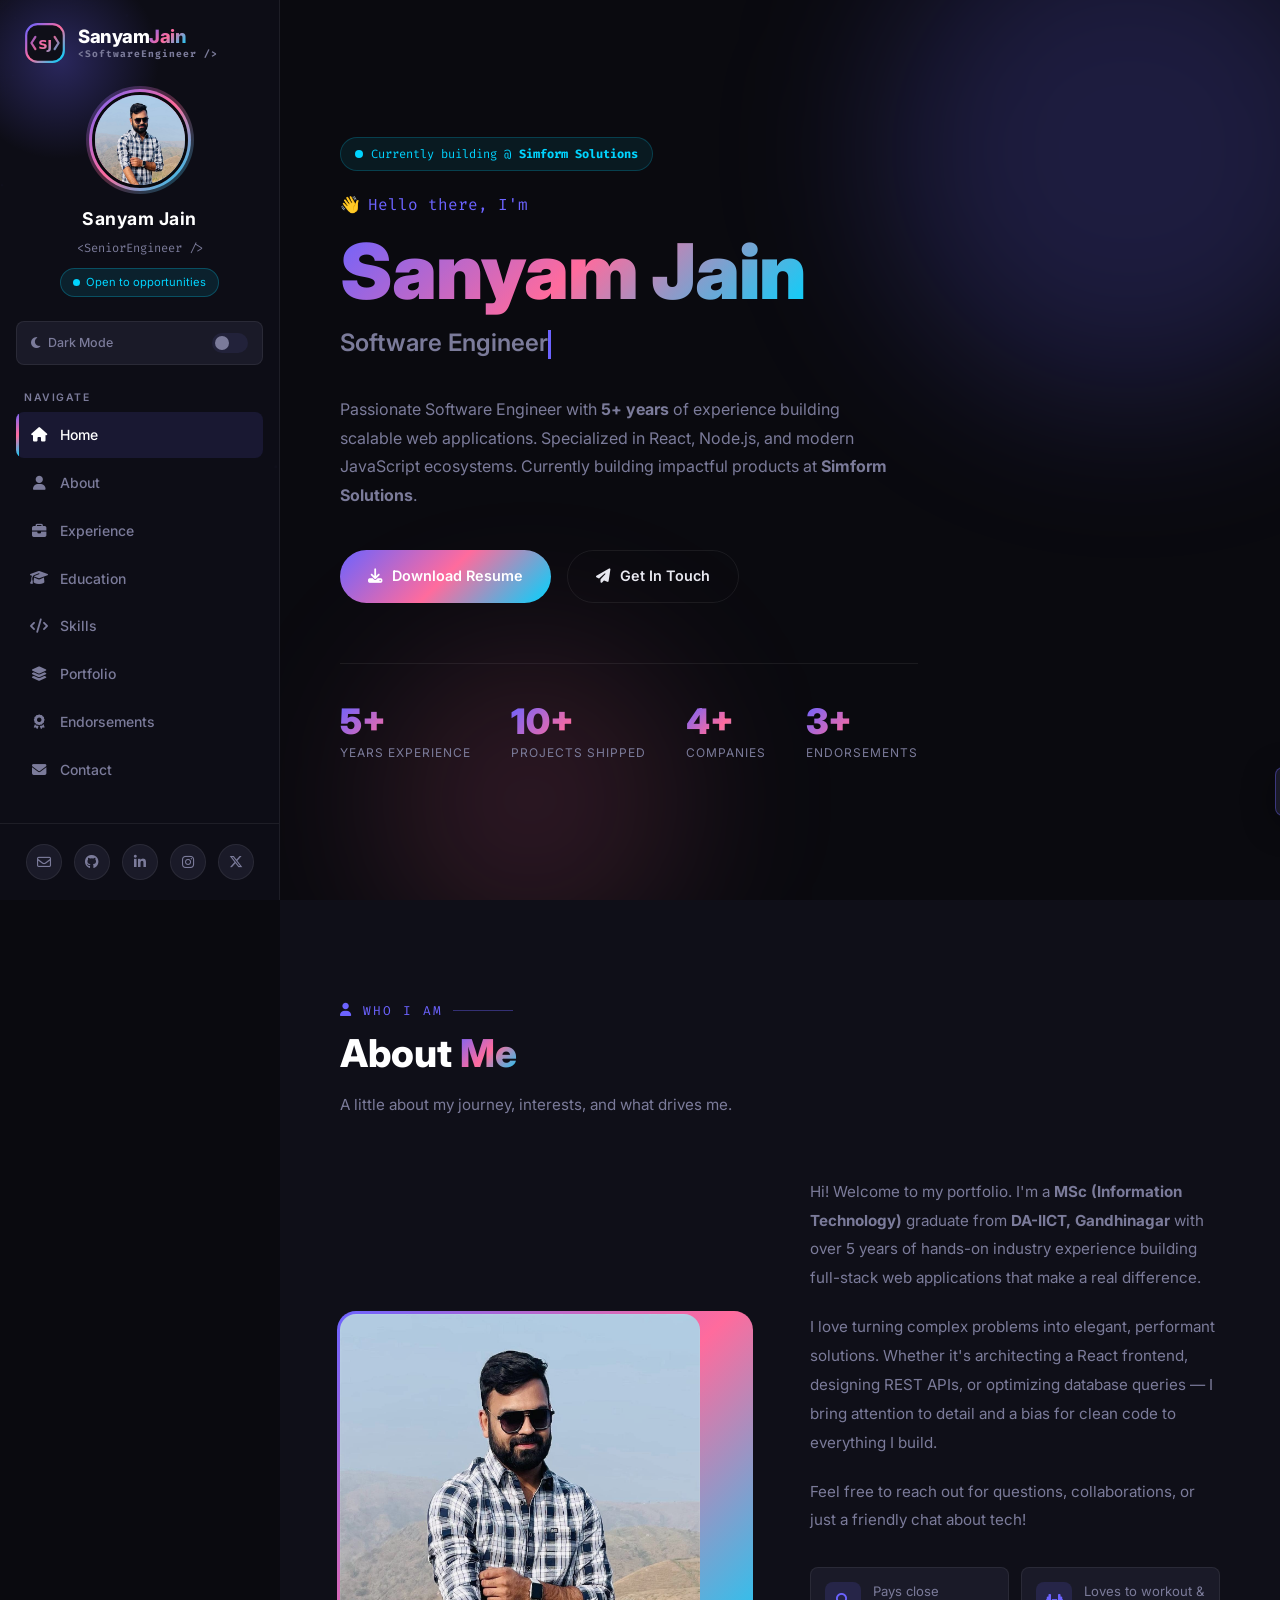
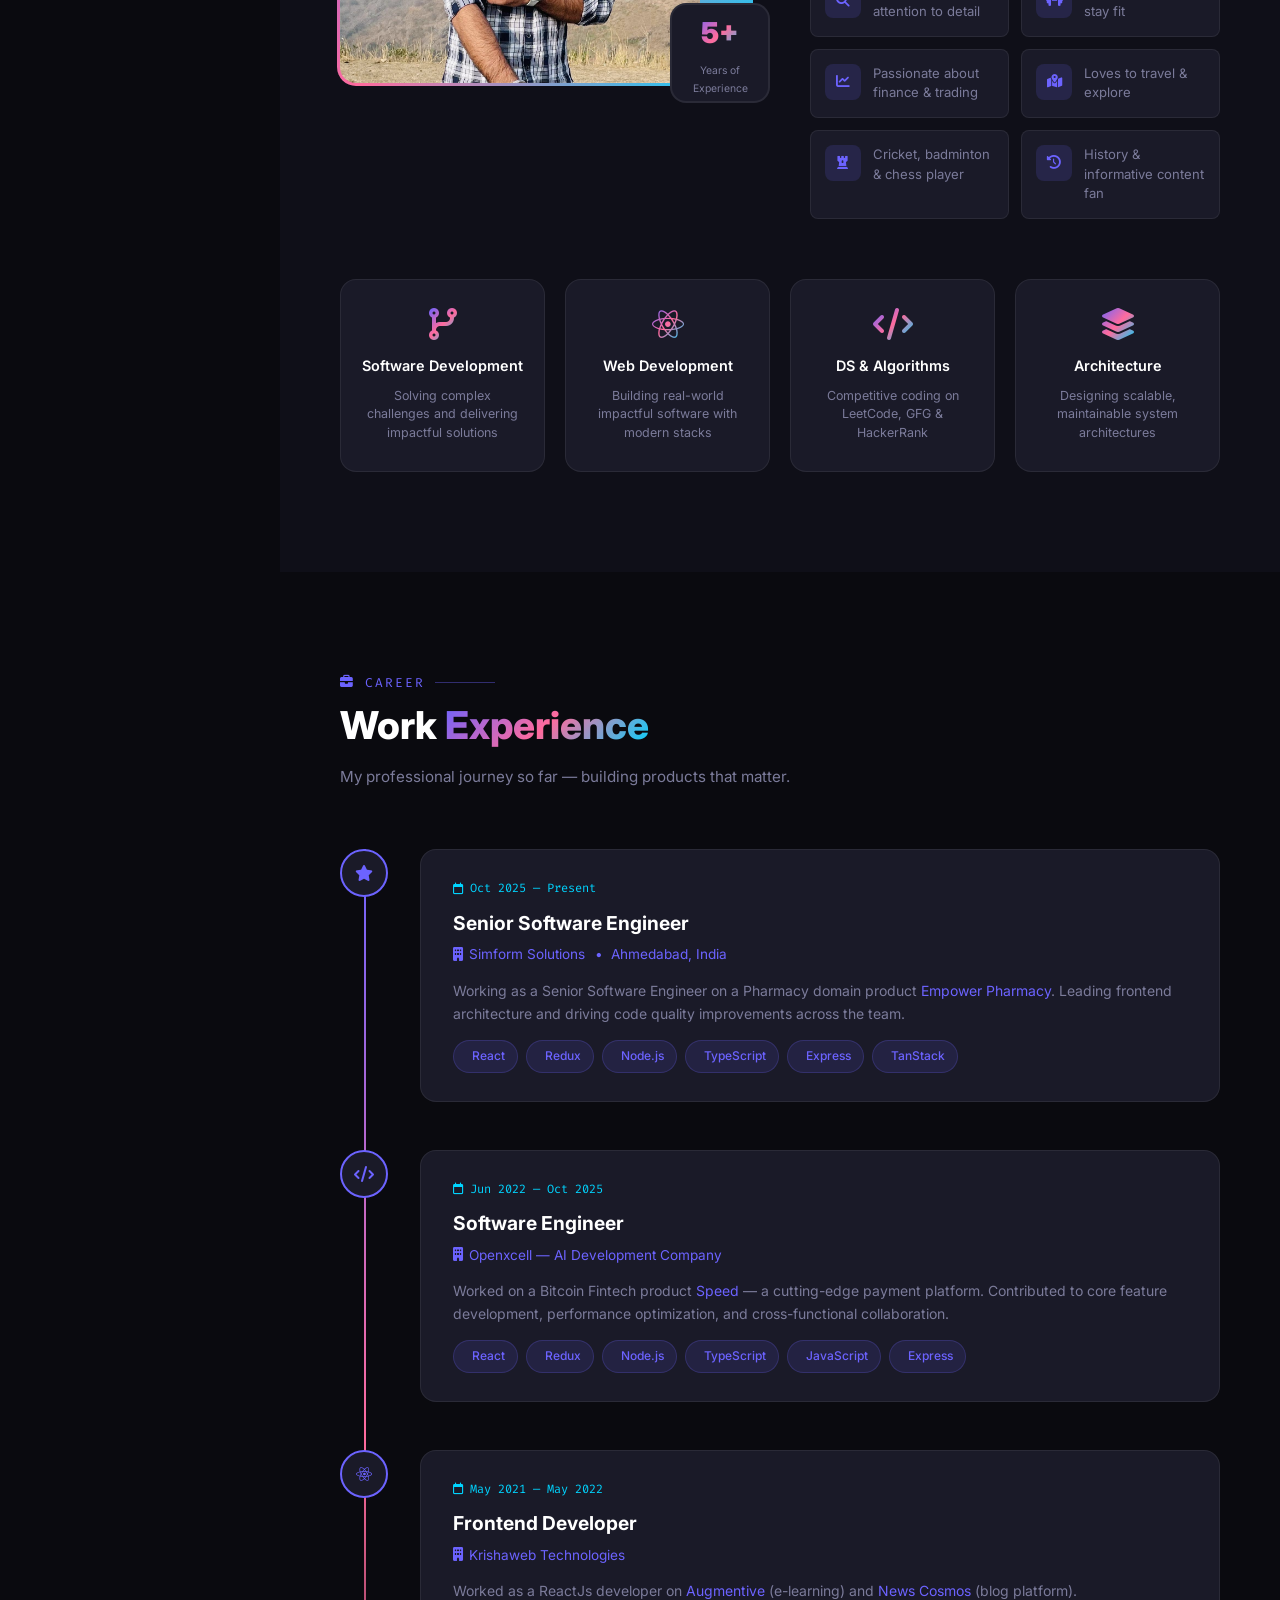
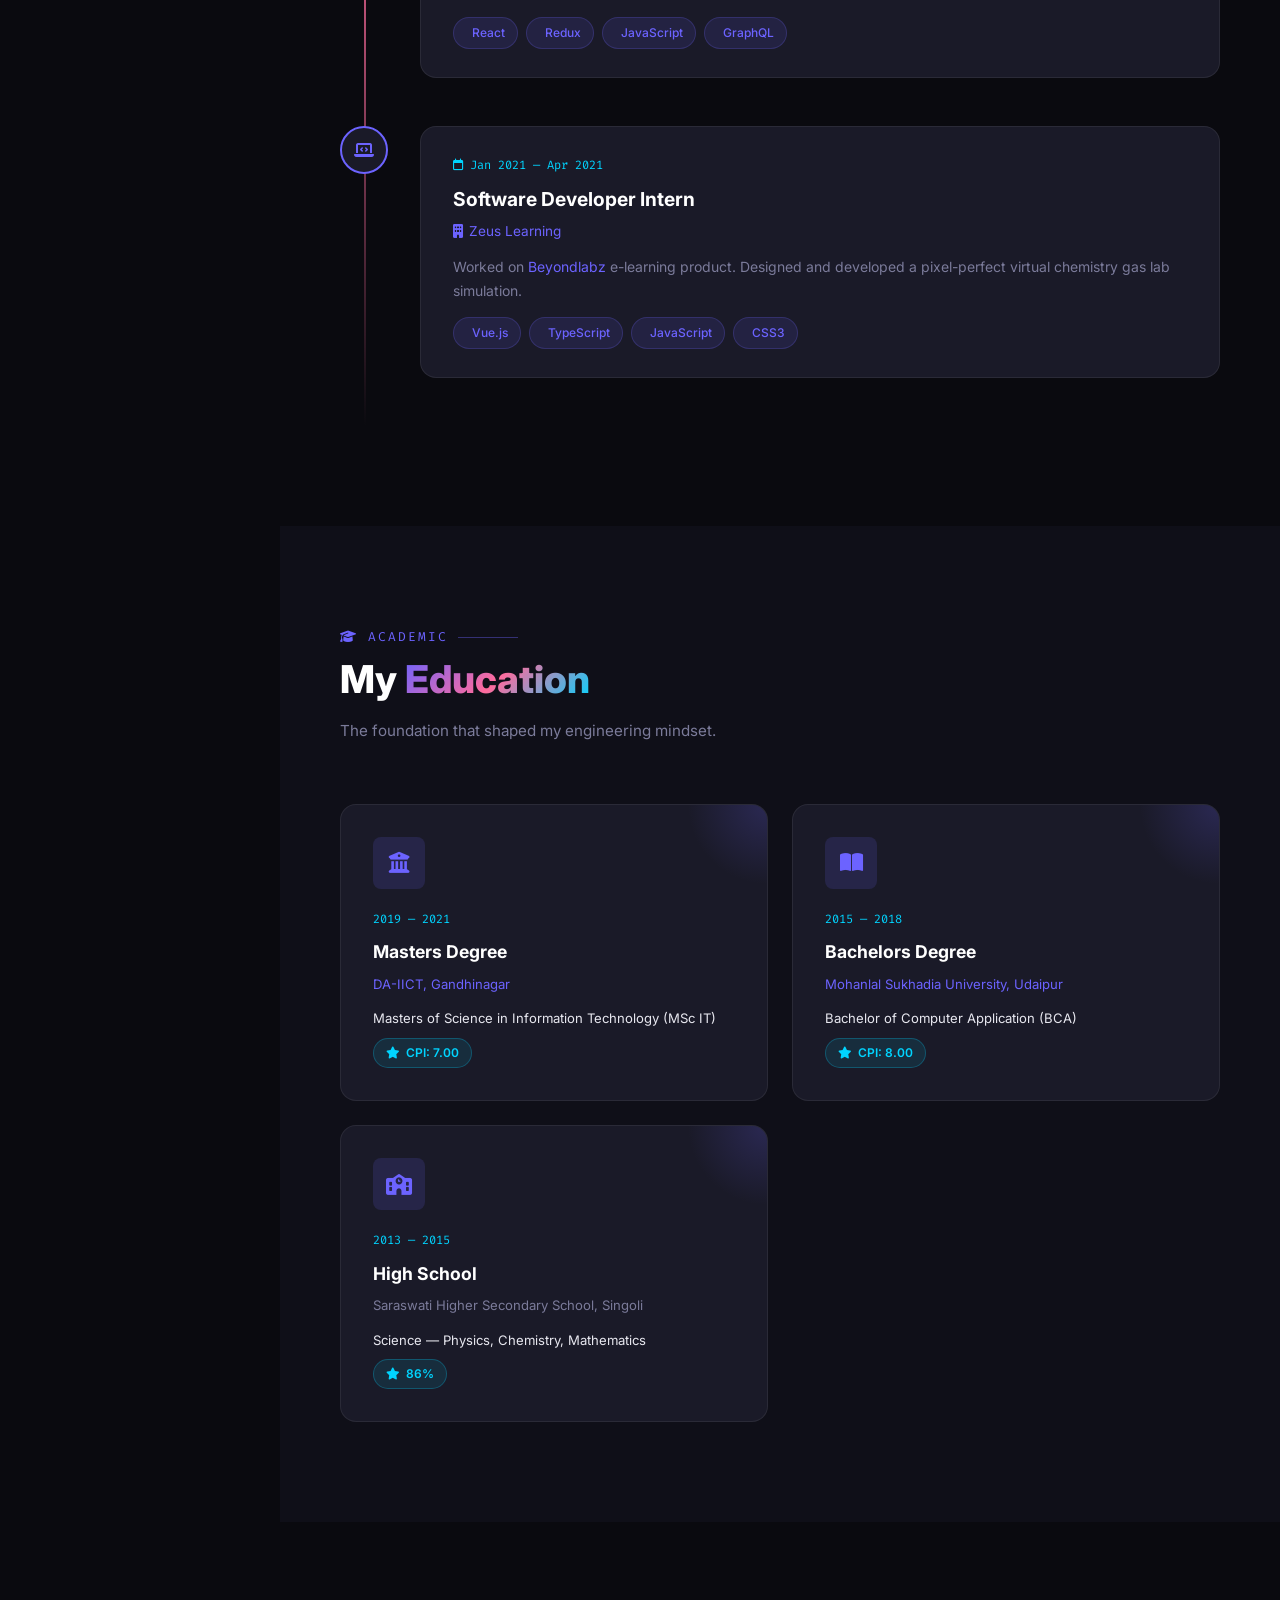
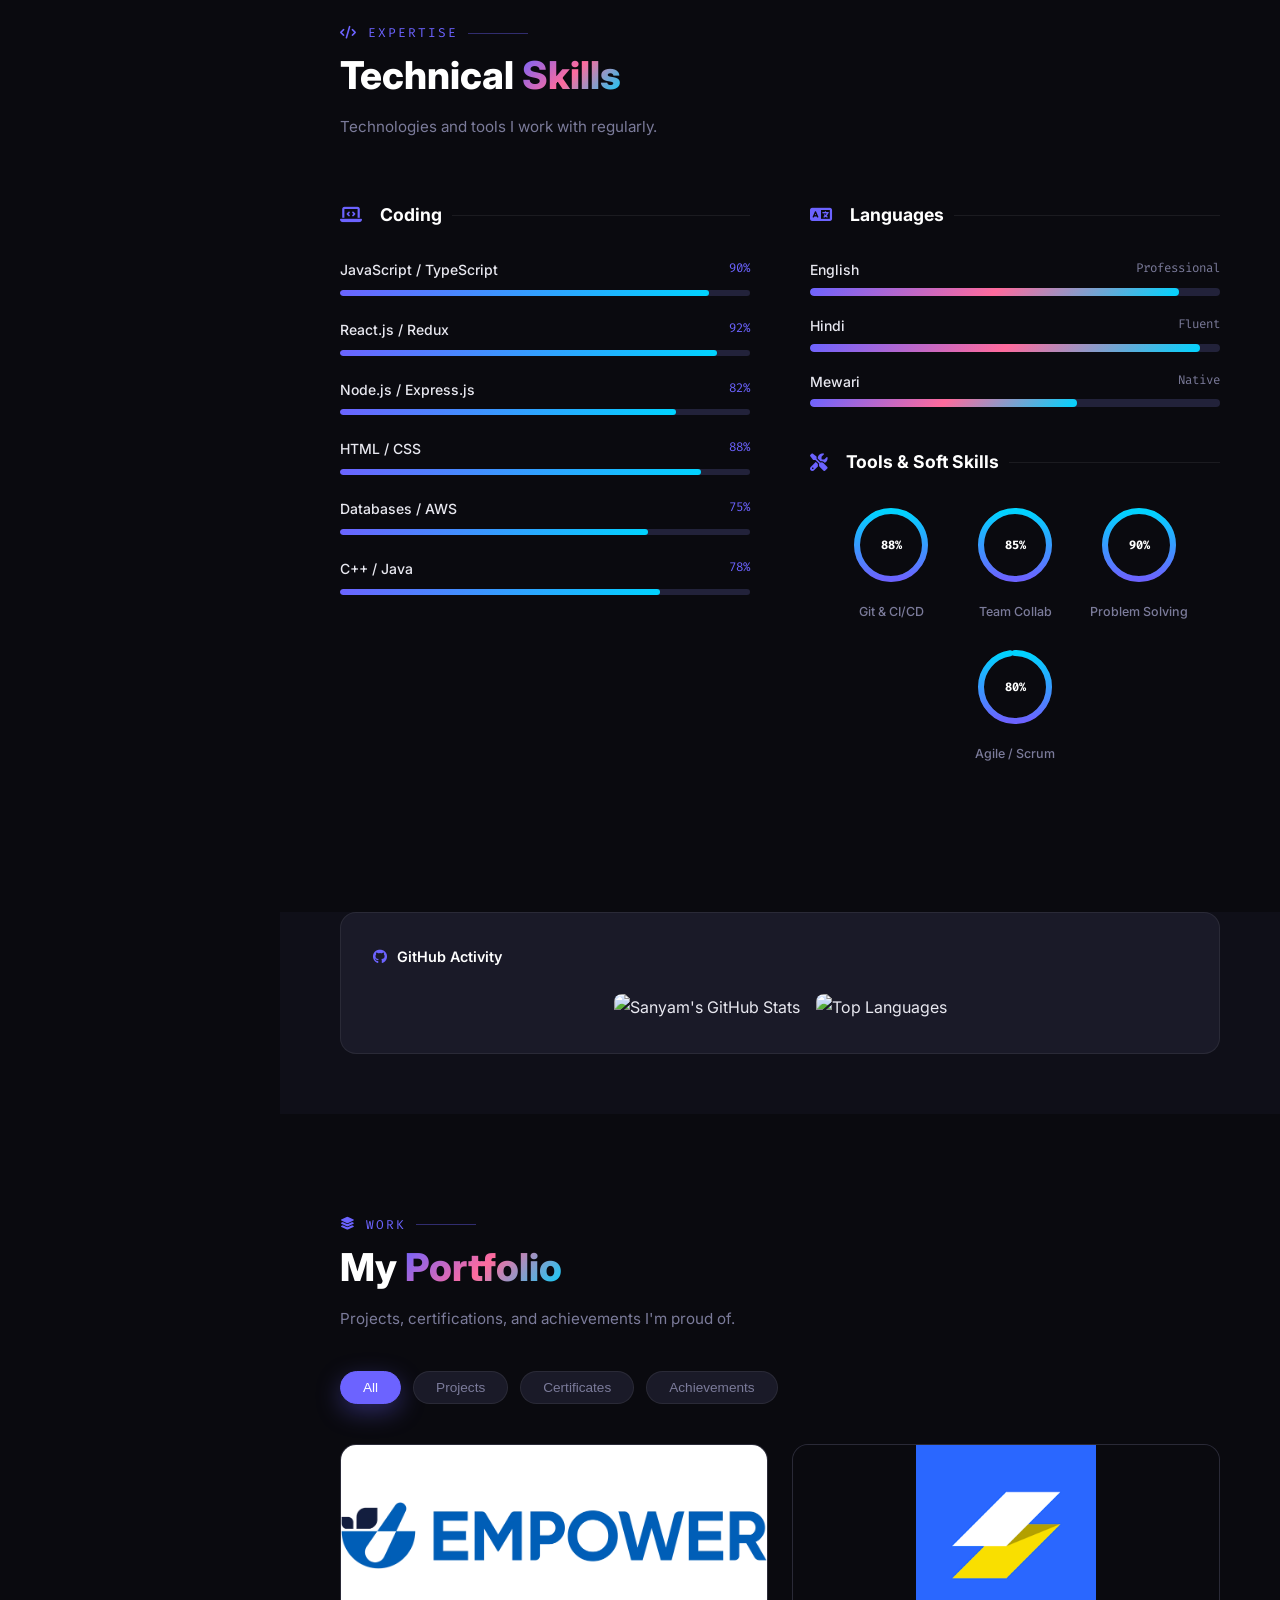
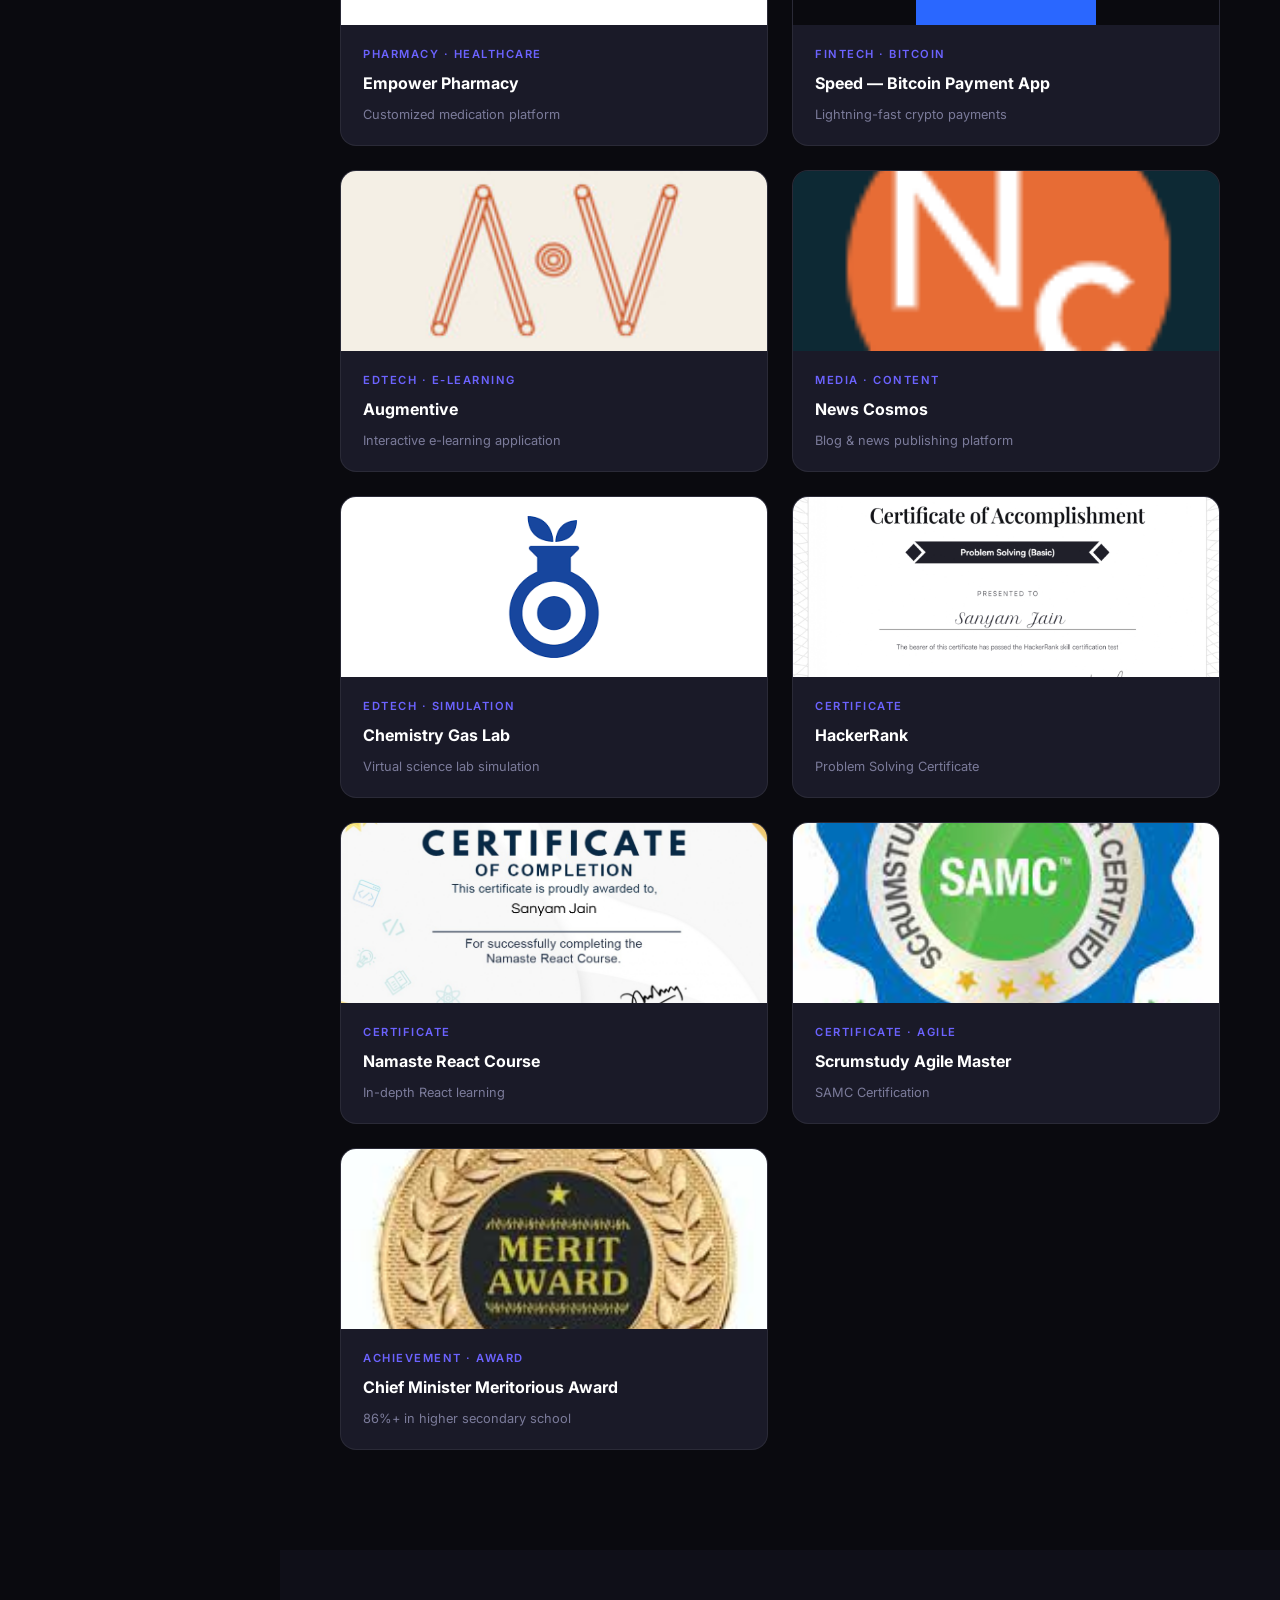
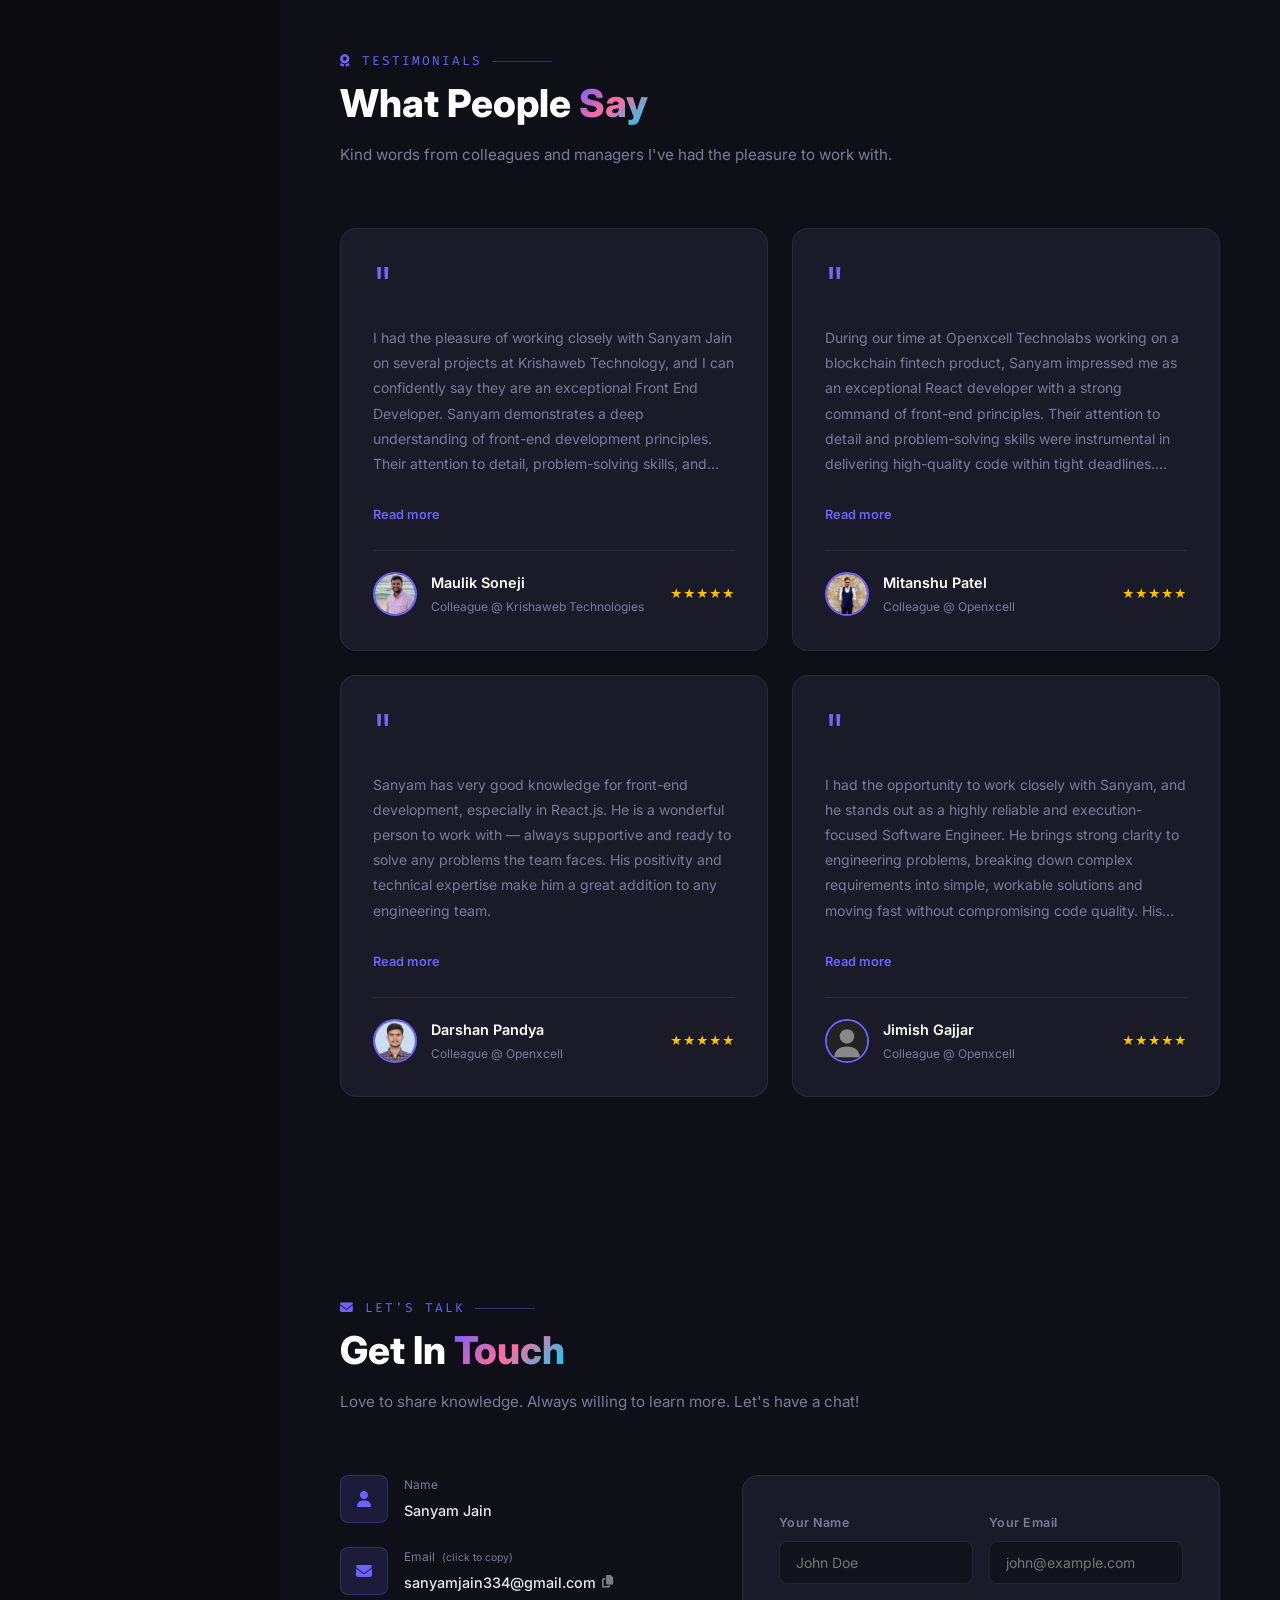
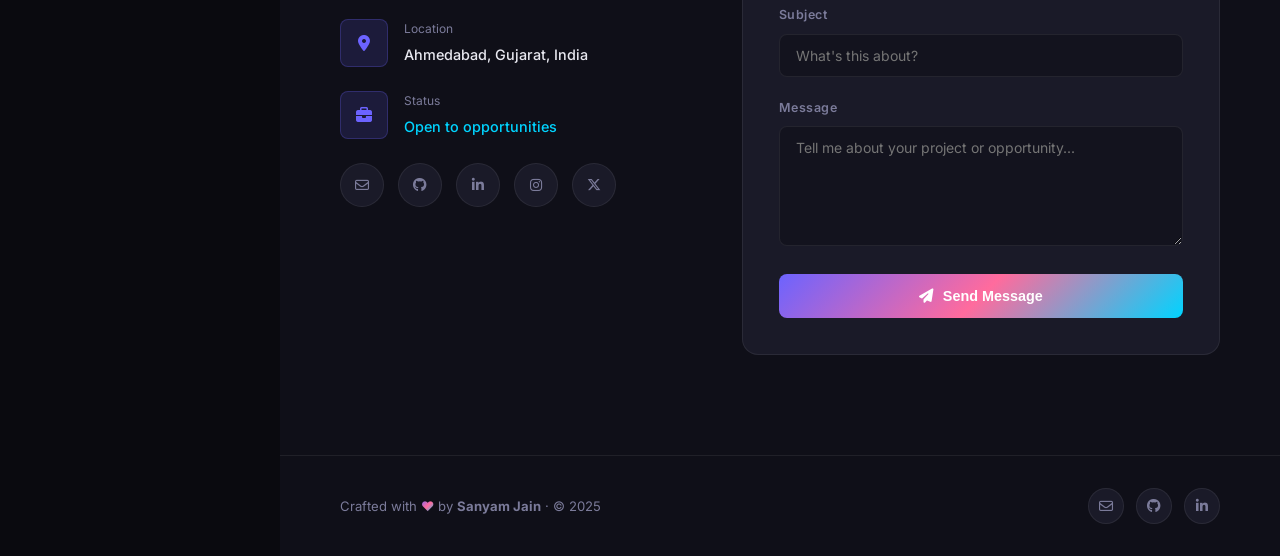
==== commit 3f686def: "added new portfolio" ====
--- a/index.html
+++ b/index.html
@@ -4106,6 +4106,8 @@
           "MERN Stack Developer",
           "Frontend Architect",
           "Problem Solver",
+          "AI Engineer",
+          "Node Developer",
         ];
         let pi = 0,
           ci = 0,
